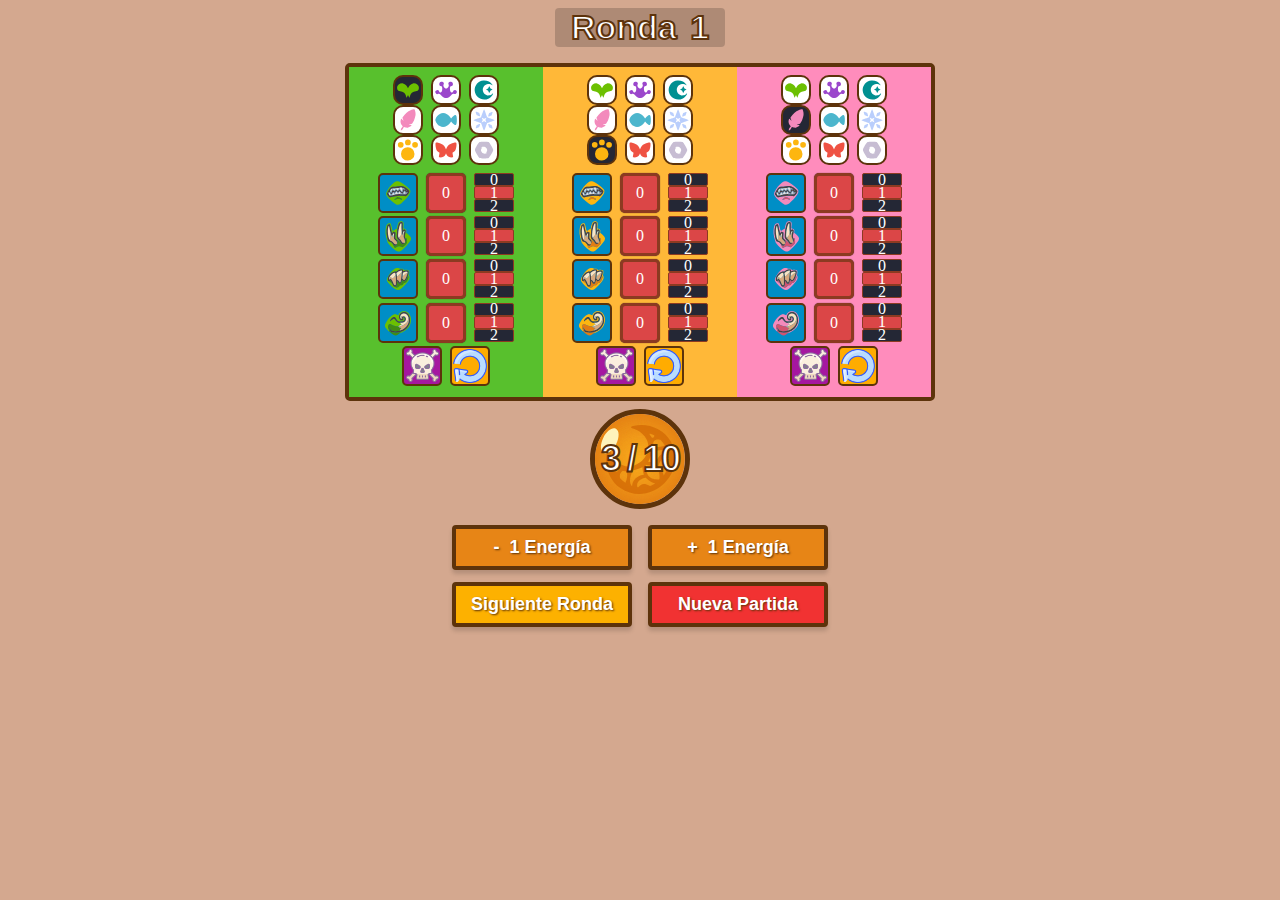
==== index.html @ bea861cf "se creo en Index" ====
<!DOCTYPE html>
<html lang="es">

<head>
    <link rel="icon" type="image/png" href="./Imagenes/PNG/Fiesta.png">
    <meta http-equiv="Content-Type" content="text/html; charset=UTF-8">
    <meta name="description" content="Varias herramientas para Axie Infinity">

    <title>Tools Extended</title>

    <!--stylesheet-->
    <link rel="stylesheet" href="./Css/tools.css">
</head>

<body>
    <div class="tools-container">

        <!--CONTAODR DE RONDAS-->

        <div class="round-info">
            <span>Ronda&nbsp;</span>
            <span id="roundNumber" class="">1</span>
        </div>

        <!--CARTAS USADAS-->

        <div class="parts-container">
            <div class="parts-container-grid">
                <div id="axie1Grid" class="parts-grid-item axie1">
                    <div class="axie-type-select-container">
                        <div>
                            <button style="background: #242735;" id="axie1_plant" onclick="axie1ColorAndParts('plant')" class="boton_raza"> 
                                <svg width="24" height="24" viewBox="0 0 16 16" style="fill:#6CC001"><path d="M14.205 4.357c-.796-.634-1.882-.941-2.89-.74C9.764 3.926 8.53 5.31 8 6.757c-.53-1.447-1.764-2.831-3.314-3.14-1.009-.201-2.095.106-2.891.74C.847 5.112.5 6.291.836 7.45c.255.879 1.11 1.204 1.933 1.364.912.178 1.906.33 2.617.997a4.745 4.745 0 011.233 1.946c.073.218.137.44.19.665.049.203.056.415.096.62.036.19.112.106.19.01.392-.485.692-1.08.905-1.696.213.616.513 1.21.905 1.695.078.097.154.18.19-.01.04-.204.048-.416.096-.619.053-.224.117-.447.19-.665a4.745 4.745 0 011.234-1.946c.71-.666 1.703-.82 2.616-.997.823-.16 1.678-.485 1.933-1.364.335-1.16-.011-2.338-.959-3.093"></path></svg>
                             </button>
                            <button id="axie1_bird" onclick="axie1ColorAndParts('bird')" class="boton_raza"> 
                                <svg width="24" height="24" viewBox="0 0 16 16" style="fill:#F38ABC"><path d="M9.745 12.248a4.564 4.564 0 01-1.948.837c-.424.076-.857.046-1.278-.036-.386-.074-.86-.148-1.193-.36-.142-.089-.588.97-.645 1.075-.301.554-.783 1-1.357 1.238-.026.011-.056.021-.081.01-.029-.014-.038-.05-.043-.082-.088-.57.1-1.144.433-1.606.085-.117 1.03-1.065.876-1.168-.328-.221-.586-.626-.809-.949-.244-.353-.445-.737-.546-1.157a4.562 4.562 0 01-.014-2.12c.061-.286.246-.661.499-.824.068-.043.487.468.533.519.277.307.504.588.86.818L4.387 6.78c-.04-.102-.08-.212-.058-.32a.579.579 0 01.123-.222c1.52-1.988 3.078-4.134 5.606-4.845.189-.053 2.254-.687 2.36-.452.556 1.222.73 2.593.585 3.923-.128 1.167-.61 2.34-1.004 3.407-.275.743-.846 1.401-1.23 2.096a.58.58 0 01-.154.202c-.09.064-.207.07-.317.076l-1.782.075c.354.234.702.33 1.094.46.065.022.702.2.69.28-.048.297-.317.616-.555.788"></path></svg>
                                </button>
                            <button id="axie1_beast" onclick="axie1ColorAndParts('beast')" class="boton_raza"> 
                                <svg width="24" height="24" viewBox="0 0 16 16" style="fill:#fdb610"><path d="M7.933 4.886a1.91 1.91 0 100-3.82 1.91 1.91 0 000 3.82M12.713 2.635a1.91 1.91 0 100 3.82 1.91 1.91 0 000-3.82M5.064 4.544a1.91 1.91 0 10-3.82 0 1.91 1.91 0 003.82 0M7.916 6.11a4.487 4.487 0 100 8.972 4.487 4.487 0 000-8.973"></path></svg>
                            </button>
                        </div>
                        
                        <div>
                            <button id="axie1_reptile" onclick="axie1ColorAndParts('reptile')" class="boton_raza"> 
                                <svg width="24" height="24" viewBox="0 0 16 16" style="fill:#9b47cc"><path d="M13.927 8.056a1.32 1.32 0 00-1.309 1.152c-.135.191-.351.433-.583.476-.189.035-.457-.108-.607-.215a1.779 1.779 0 01-.696-1.186c-.105-.831-.308-2.175.324-2.857.026.001.053.004.08.004a1.47 1.47 0 10-1.263-.72c.058.758-.354 1.554-.954 2a2.022 2.022 0 01-.43.254c-.248.101-.595.1-.84 0a2.018 2.018 0 01-.43-.254c-.6-.446-1.012-1.242-.954-2a1.47 1.47 0 10-1.262.72c.026 0 .052-.003.079-.004.631.682.428 2.026.323 2.857-.057.455-.32.92-.696 1.186-.149.107-.418.25-.607.215-.232-.043-.447-.285-.582-.476a1.32 1.32 0 10-.619 1.294.655.655 0 01.331-.023c.62.122 1.095.604 1.481 1.071.413.499.86.949 1.43 1.262.327.18.672.336 1.029.448.195.06.443.088.647.114.464.06 1.002-.05 1.435-.217.255-.097.502-.214.741-.345.569-.313 1.017-.763 1.43-1.262.386-.467.861-.949 1.48-1.07a.654.654 0 01.331.022 1.321 1.321 0 10.69-2.446"></path></svg>
                            </button>
                            <button id="axie1_aqua" onclick="axie1ColorAndParts('aqua')" class="boton_raza">          
                                <svg width="24" height="24" viewBox="0 0 16 16" style="fill:#4cb6cd"><path d="M15.036 5.73c-.136-.615-.329-1.207-.989-.985-.3.102-.578.285-.843.47a8.114 8.114 0 00-1.82 1.777c-.646-1.22-1.717-2.15-2.73-2.786-1.575-.99-3.155-1.12-4.78-.239C2.5 4.712 1.326 6.03.94 7.717a2.81 2.81 0 00-.051.304c.012.1.027.202.05.304.387 1.686 1.562 3.005 2.935 3.75 1.625.88 3.205.751 4.78-.24 1.013-.636 2.084-1.565 2.73-2.786a8.108 8.108 0 001.82 1.776c.265.186.542.37.843.471.66.222.853-.369.989-.985.165-.747.21-1.522.189-2.29.02-.768-.024-1.543-.19-2.29"></path></svg>
                            </button>
                            <button id="axie1_bug" onclick="axie1ColorAndParts('bug')" class="boton_raza">                  
                                <svg width="24" height="24" viewBox="0 0 16 16" style="fill:#ef5243"><path d="M13.264 3.198c-1.565.33-3.077.994-4.084 2.216A6.19 6.19 0 008 7.704a6.19 6.19 0 00-1.18-2.29C5.813 4.192 4.301 3.527 2.736 3.198c-.357-.075-.75-.181-1.116-.197-.72-.031-.612.948-.616 1.439-.006.666.103 1.328.249 1.979.171.764.311 1.571.851 2.193.356.41.846.692 1.321.972.083.048.169.1.213.183.05.095.033.208.016.313l-.383 2.245c-.029.168-.048.366.081.484a.53.53 0 00.239.105c1.534.367 3.211-.478 4.01-1.774.176-.286.305-.585.399-.893.094.308.223.607.399.893.799 1.296 2.476 2.141 4.01 1.774a.529.529 0 00.238-.105c.13-.118.11-.316.082-.484l-.383-2.245c-.018-.105-.034-.218.016-.313.044-.082.13-.135.212-.183.476-.28.966-.561 1.322-.972.54-.622.68-1.43.851-2.193.146-.65.255-1.313.25-1.98-.005-.49.104-1.47-.617-1.438-.366.016-.759.122-1.116.197z"></path></svg>
                            </button>
                        </div>
                        <div>
                            <button id="axie1_dusk" onclick="axie1ColorAndParts('dusk')" class="boton_raza"> 
                            <svg width="24" height="24" viewBox="0 0 16 16" style="fill:#009091"><path d="M7.63001266,1.62274177 C8.88782226,1.51583444 10.1636395,1.78756482 11.2673834,2.40169006 C11.8081596,2.7023783 12.3047352,3.08210876 12.7376473,3.52467232 C12.9490102,3.74103673 13.1452758,3.97233538 13.3242613,4.21638278 C13.4370367,4.36991408 13.5407173,4.54329701 13.6156584,4.71831906 C13.6345756,4.76239329 13.6573126,4.81174914 13.6616781,4.86019437 C13.6693177,4.94178634 13.6385773,4.93595834 13.5714577,4.89625511 C13.3972015,4.79371878 13.2387703,4.66732408 13.0688796,4.55823125 C12.8409641,4.41162069 12.5972237,4.28923274 12.3431153,4.19434566 C11.8178001,3.99783287 11.2510128,3.92152253 10.6924107,3.96905713 C8.59278724,4.14735743 7.03521333,5.99592539 7.21310744,8.09819336 C7.39118345,10.2004613 9.23760792,11.759997 11.3370495,11.5816967 C11.8849197,11.5352549 12.4202391,11.3704318 12.8982613,11.0985193 C13.1296328,10.9664787 13.3449974,10.8100334 13.5450828,10.6342829 C13.6867797,10.5097094 13.8115602,10.3864109 13.9381597,10.2479959 C13.9567131,10.2275979 14.0356559,10.1600296 14.0416584,10.2235912 C14.0487524,10.3000837 14.0414765,10.3714766 14.0291076,10.4474227 C13.9960026,10.6508563 13.9345218,10.8337097 13.8461204,11.020752 C13.7593561,11.2048803 13.6558574,11.3806308 13.5419906,11.5487321 C13.3066174,11.8960443 13.0272254,12.2125775 12.7263697,12.5036131 C12.4991819,12.7234379 12.2585337,12.929239 12.0062442,13.1193774 C11.0474713,13.8413206 9.90280093,14.2685857 8.71011004,14.3767679 C5.19260867,14.6752707 2.09947025,12.0625065 1.80097921,8.54057479 C1.50285196,5.01864306 4.11251129,1.92142664 7.63001266,1.62274177 Z M11.5244204,5.52724511 C11.6468362,5.52724511 12.0266347,6.32950539 12.3043896,6.95546875 C12.9326578,7.23320925 13.7011676,7.59581997 13.7011676,7.70673405 C13.7011676,7.818923 12.9159234,8.18827234 12.2838354,8.4671056 C12.005171,9.09980758 11.6362863,9.88622299 11.5244204,9.88622299 C11.4136458,9.88622299 11.0516731,9.11692732 10.7739182,8.48768571 C10.1487423,8.20976308 9.34749118,7.82948625 9.34749118,7.70673405 C9.34749118,7.58543885 10.1312803,7.21208276 10.753364,6.93488863 C11.0302094,6.3120214 11.4030958,5.52724511 11.5244204,5.52724511 Z"></path></svg>
                            </button>
                            <button id="axie1_dawn" onclick="axie1ColorAndParts('dawn')" class="boton_raza"> 
                            <svg width="24" height="24" viewBox="0 0 16 16" style="fill:#b9cefc"><path d="M8.05985333,1.06695111 L8.10010932,1.07857965 C8.50590418,1.27947039 9.25287054,4.16489806 10.1120533,6.10864 C12.0905422,6.98668444 14.9276978,7.69868444 15.0453867,8.06277333 L15.0453867,8.06277333 C15.0510756,8.06668444 15.0487644,8.07059556 15.0482311,8.07450667 C15.0487644,8.07824 15.0510756,8.08232889 15.0510756,8.08606222 L15.0510756,8.08606222 C14.9276978,8.45032889 12.0905422,9.16215111 10.1120533,10.0401956 C9.22423111,12.0487289 8.45623111,15.0627733 8.06067556,15.08144 L8.06067556,15.08144 L8.06067556,15.0823289 L8.05765333,15.0821289 C7.66156444,15.0627733 6.89356444,12.0487289 6.00574222,10.0401956 C4.02707556,9.16215111 1.18992,8.45032889 1.07223111,8.08606222 L1.07223111,8.08606222 L1.06672,8.08606222 L1.06956444,8.07450667 C1.06885333,8.07059556 1.06672,8.06668444 1.06672,8.06277333 L1.06672,8.06277333 C1.18992,7.69868444 4.02707556,6.98668444 6.00574222,6.10864 C6.89356444,4.10010667 7.66156444,1.08606222 8.05694222,1.06757333 L8.05694222,1.06757333 L8.05985333,1.06695111 Z M13.0631289,11.3783289 C13.4341511,12.3591289 13.8265067,13.49904 13.6986844,13.62704 C13.5706844,13.7548622 12.4305956,13.3625067 11.4497956,12.9916622 C11.0789511,12.0106844 10.6864178,10.8705956 10.81424,10.7427733 C10.9420622,10.6149511 12.0821511,11.0073067 13.0631289,11.3783289 Z M5.39406222,10.6577067 C5.52170667,10.7855289 5.12935111,11.9256178 4.75832889,12.9064178 C3.77752889,13.27744 2.63761778,13.6697956 2.50961778,13.5419733 C2.38161778,13.4139733 2.77415111,12.2740622 3.14517333,11.2932622 C4.12597333,10.92224 5.26606222,10.5298844 5.39406222,10.6577067 Z M9.58896284,6.44819255 C9.41358578,6.43904672 8.64083556,6.88987852 8.03952,7.12250667 C7.40414222,6.87770667 6.61445333,6.40499556 6.50743111,6.45992889 L6.50743111,6.45992889 L6.50618667,6.45868444 C6.50316444,6.46241778 6.50174222,6.46295111 6.50085333,6.46384 L6.50085333,6.46384 C6.44752,6.57210667 6.92023111,7.36161778 7.16485333,7.99699556 C6.91560889,8.64126222 6.41605333,9.48268444 6.49996444,9.57477333 L6.49996444,9.57477333 L6.52880179,9.58473194 C6.7040557,9.59387852 7.47697185,9.14305778 8.07845333,8.91059556 C8.71383111,9.15521778 9.50316444,9.62810667 9.61036444,9.57317333 L9.61036444,9.57317333 C9.61232,9.57352889 9.61285333,9.57210667 9.61356444,9.57121778 L9.61356444,9.57121778 L9.61676444,9.56926222 C9.67045333,9.46081778 9.19756444,8.67130667 8.95276444,8.03592889 C9.20218667,7.39166222 9.70174222,6.55041778 9.61783111,6.45832889 L9.61783111,6.45832889 L9.61765333,6.45779556 L9.61729778,6.45726222 Z M13.6986844,2.69214222 C13.8265067,2.81996444 13.4341511,3.96005333 13.0631289,4.94067556 C12.0821511,5.31169778 10.9420622,5.70405333 10.81424,5.57623111 C10.6864178,5.44840889 11.0789511,4.30832 11.4497956,3.32752 C12.4305956,2.95649778 13.5706844,2.56414222 13.6986844,2.69214222 Z M4.75832889,3.24245333 C5.12935111,4.22325333 5.52170667,5.36334222 5.39406222,5.49116444 C5.26606222,5.61898667 4.12597333,5.22663111 3.14517333,4.85560889 C2.77415111,3.87498667 2.38161778,2.73489778 2.50961778,2.60689778 C2.63761778,2.47907556 3.77752889,2.87143111 4.75832889,3.24245333 Z"></path></svg>
                            </button>
                            <button id="axie1_mech" onclick="axie1ColorAndParts('mech')" class="boton_raza"> 
                                <svg width="24" height="24" viewBox="0 0 16 16" style="fill:#c7bdd3"><path d="M9.23004444,9.8361067 C9.52195556,9.87521781 9.84391111,9.86935115 10.1345778,9.83539559 C10.0403556,9.98632892 9.84337778,10.0949511 9.69511111,10.1827734 C9.31342222,10.4090845 8.85333333,10.4679289 8.41653333,10.4544178 C8.07502222,10.4437511 7.73671111,10.3552178 7.43111111,10.2032178 C7.12924444,10.0533511 6.8624,9.88588448 6.65102222,9.61815115 C6.64888889,9.61548448 6.64746667,9.61192892 6.64622222,9.60855115 C6.632,9.59504003 6.61688889,9.58312892 6.60284444,9.56926226 C5.79484444,8.76126226 5.79484444,7.45139559 6.60284444,6.64339559 C6.69173333,6.55468448 6.78737778,6.47735115 6.88675556,6.40819559 C6.59608889,6.36979559 6.27591111,6.37548448 5.98648889,6.40944003 C6.08071111,6.2585067 6.27768889,6.1497067 6.42595556,6.06206226 C6.80782222,5.83557337 7.26791111,5.7769067 7.70453333,5.79024003 C8.04604444,5.8009067 8.38435556,5.88961781 8.68995556,6.04144003 C8.92711111,6.1593067 9.14222222,6.28872892 9.32622222,6.4681067 C9.39626667,6.52197337 9.46435556,6.57939559 9.52871111,6.64339559 C10.3367111,7.45139559 10.3367111,8.76126226 9.52871111,9.56926226 C9.42791111,9.66988448 9.31964444,9.75806226 9.20533333,9.83344003 C9.21333333,9.83432892 9.22204444,9.83521781 9.23004444,9.8361067 M11.1130667,2.74437337 C10.5210667,2.39806226 5.6112,2.40944003 5.008,2.74437337 C4.4048,3.07948448 1.95555556,7.00215115 1.95555556,8.03166226 C1.95555556,9.06117337 4.41617778,12.8983289 5.008,13.3185956 C5.6,13.7388623 10.5098667,13.7280178 11.1130667,13.3185956 C11.7160889,12.9091734 14.1655111,8.86881781 14.1655111,8.03166226 C14.1655111,7.1945067 11.7050667,3.09104003 11.1130667,2.74437337"></path></svg>
                            </button>
                        </div>
                        <!--
                        <select id="axie1Select" class="axie-type" onchange="axie1ColorAndParts()">
                            <option value="plant" selected="">Plant</option>
                            <option value="aqua">Aqua</option>
                            <option value="beast">Beast</option>
                            <option value="bird">Bird</option>
                            <option value="bug">Bug</option>
                            <option value="dawn">Dawn</option>
                            <option value="dusk">Dusk</option>
                            <option value="mech">Mech</option>
                            <option value="reptile">Reptile</option>
                        </select>
-->

                    </div>
                    <div class="mouth">
                        <div id="a1mButton" class="part-button" role="button" aria-pressed="false">
                            <button id="a1mBt" onclick="cata_usada('axie1_boca','suma')">
                                <svg id="boca_1" xmlns:xlink="http://www.w3.org/1999/xlink"
                                    xmlns="http://www.w3.org/2000/svg" width="50" height="50" viewBox="0 0 32 32">
                                    <g fill="none" fill-rule="evenodd" transform="translate(4.148 4.148)">
                                        <path id="p1_1" fill="#6CC001" fill-rule="nonzero"
                                            d="M10.6543178,0 L11.924779,0 C11.9294815,0.0101887694 11.9334002,0.0289988053 11.940454,0.0305663082 C13.0377061,0.255502987 13.9970179,0.804912784 14.9508435,1.35197133 C16.8412521,2.43433214 18.5929367,3.72125209 20.2921099,5.07949343 C21.4763306,6.00997899 22.5584791,7.06349082 23.5203823,8.22233692 C24.1528698,8.99589964 24.4130753,9.86821505 24.2092999,10.8533907 C24.114871,11.3003119 23.9789544,11.7374493 23.8033166,12.1591207 C23.4639522,12.9773572 22.95373,13.6984086 22.4372378,14.41319 C20.3211087,17.3475556 17.7707814,19.8790729 15.0401912,22.2350299 C14.7550557,22.480517 14.4472234,22.6983352 14.1208507,22.8855436 C12.6740454,23.7202389 11.1896201,23.8158566 9.6848172,23.0422939 C9.30961015,22.8477844 8.9446813,22.6340591 8.59148387,22.4019689 C6.83274552,21.2529892 5.25897252,19.8775054 3.73927838,18.4354026 C2.66156196,17.4182537 1.68802301,16.296111 0.833127838,15.0856487 C0.497978342,14.631251 0.248091274,14.1197924 0.0956176822,13.5761434 C0.0708229581,13.5157537 0.0387103491,13.4586354 0,13.4060693 L0,11.9953166 C0.0407550777,11.9036177 0.0885639188,11.8150538 0.121481481,11.7217873 C0.264124253,11.3126691 0.366011947,10.8847407 0.550193548,10.4952162 C2.22428674,6.954227 4.61002628,3.96656631 7.6345233,1.48912784 C8.50683871,0.773562724 9.48339307,0.243746714 10.6151302,0.0517275986 C10.6308053,0.0493763441 10.640994,0.0180262843 10.6543178,0 Z M23.1676941,10.2765496 C23.1761166,9.94428029 23.0617039,9.62057592 22.846356,9.36739785 C22.6112306,9.07662605 22.3690514,8.77801673 22.0806308,8.54445878 C21.2859068,7.90178256 20.4731565,7.28105137 19.6510012,6.66972521 C18.4965352,5.80759857 17.2213716,5.19862366 15.8043489,4.9086356 C15.1452139,4.77383035 14.4829438,4.66410514 13.8136201,4.80831541 C13.3206404,4.91490562 12.8284444,5.03403584 12.347221,5.18451613 C11.225935,5.54332028 10.0509465,5.70507676 8.87441816,5.66260454 C8.12280048,5.63282198 7.36883154,5.66260454 6.61721386,5.63360573 C6.04849554,5.60911211 5.48899683,5.78341855 5.03481959,6.12658542 C4.03867145,6.85469056 3.29489128,7.80067861 2.70080765,8.86971565 C2.55424612,9.13462366 2.47116846,9.43088172 2.1780454,9.59625329 C2.08713023,9.64719713 2.03070012,9.77808363 1.98367503,9.88310633 C1.88257109,10.108043 1.76500836,10.3329797 1.71249701,10.5704564 C1.61498325,11.0304947 1.4040314,11.4588644 1.09881959,11.8166213 C0.833127838,12.1301219 0.668540024,12.5125926 0.785318996,12.9287646 C0.861964976,13.1992286 0.988784907,13.4528684 1.15916846,13.6764636 C1.57769176,14.2133333 2.02756511,14.7266906 2.47665472,15.239264 C2.64023613,15.4236252 2.81990152,15.5930615 3.01352449,15.7455675 C3.4525733,16.1192641 4.05641916,16.2331186 4.60140502,16.0449606 C5.13905854,15.879589 5.69081959,15.7620263 6.23395938,15.614681 C8.08642593,15.1110746 9.99371366,14.8368 11.9130227,14.7980119 C12.5000526,14.7862557 13.0886499,14.7556894 13.6733286,14.7196368 C15.1758441,14.638468 16.6827128,14.7083107 18.1712784,14.9281147 C18.5310203,14.9782748 18.8931135,15.0637037 19.2512879,15.0519474 C19.7466189,15.0354886 20.1721959,14.7854719 20.5515317,14.4758901 C21.3250135,13.8400866 21.9871994,13.0798972 22.5109104,12.2265233 C22.8565448,11.669276 23.1496679,11.0736249 23.1676941,10.2765496 Z M8.10320669,18.8374671 C8.28817204,18.8131708 8.41670729,18.8186571 8.52329749,18.7794695 C8.85404062,18.6595556 9.17381123,18.5090753 9.50612186,18.3946476 C9.99126404,18.2269247 10.4764062,17.9816105 10.9748722,17.9416392 C12.2766406,17.8326317 13.5871167,17.9820579 14.8309295,18.3813238 C15.1491326,18.4832115 15.4775245,18.5537491 15.7996464,18.6383943 C15.8725352,18.3609462 15.8780215,18.3578112 15.7777013,18.2034122 C15.6219143,17.9410555 15.452117,17.6872754 15.2690466,17.4431732 C15.0339211,17.1516177 14.7784182,16.8726022 14.4124062,16.7299594 C13.6292366,16.4142975 12.8188659,16.1708452 11.9913978,16.002638 C11.4427718,15.8968315 11.013276,16.0402581 10.5806452,16.3404349 C9.69265472,16.9517611 8.96141458,17.7253238 8.25682198,18.5286691 C8.20117563,18.5937204 8.17687933,18.6869869 8.10320669,18.8374671 Z">
                                        </path>
                                        <path fill="#4D4040" fill-rule="nonzero"
                                            d="M23.1676941,10.2765496 C23.1496679,11.0736249 22.8541935,11.669276 22.5093429,12.2265233 C21.9856319,13.0798972 21.323446,13.8400866 20.5499642,14.4758901 C20.1706284,14.7893907 19.7450514,15.0354886 19.2497204,15.0519474 C18.891546,15.0637037 18.5294528,14.9782748 18.1697109,14.9281147 C16.6811453,14.7083107 15.1742766,14.638468 13.6717611,14.7196368 C13.0855149,14.7556894 12.4961338,14.7862557 11.9114552,14.7980119 C9.99530072,14.8375676 8.09121815,15.1118355 6.24179689,15.614681 C5.69865711,15.7620263 5.1445448,15.879589 4.60924253,16.0449606 C4.06425668,16.2331186 3.46041081,16.1192641 3.02136201,15.7455675 C2.82773904,15.5930615 2.64807365,15.4236252 2.48449223,15.239264 C2.03775388,14.7266906 1.58474552,14.2133333 1.16622222,13.6764636 C0.996186943,13.4538093 0.869382024,13.2012628 0.79237276,12.9318996 C0.672458781,12.5157276 0.837046595,12.1332569 1.10587336,11.8197563 C1.41108517,11.4619994 1.62203702,11.0336297 1.71955078,10.5735914 C1.77206213,10.3384659 1.88962485,10.111178 1.99072879,9.88624134 C2.03775388,9.78121864 2.09418399,9.65111589 2.18509916,9.59938829 C2.47822222,9.43401673 2.56129988,9.13775866 2.70786141,8.87285066 C3.30194504,7.80381362 4.04572521,6.85782557 5.04187336,6.12972043 C5.49605059,5.78655355 6.0555493,5.61224712 6.62426762,5.63674074 C7.3758853,5.66338829 8.12985424,5.63674074 8.88147192,5.66573955 C10.0580003,5.70821177 11.2329888,5.54645528 12.3542748,5.18765114 C12.8354982,5.03717085 13.3276941,4.91804062 13.8206738,4.81145042 C14.4899976,4.66724014 15.1530514,4.77696535 15.8114026,4.91177061 C17.2299928,5.20175866 18.503589,5.81073357 19.658055,6.67286022 C20.4762915,7.28418638 21.2890418,7.90491756 22.0876846,8.54759379 C22.3761051,8.78271924 22.6175006,9.07976105 22.8534098,9.37053286 C23.065488,9.6239171 23.1773057,9.94626432 23.1676941,10.2765496 Z M18.2128172,7.6117945 L17.3585281,7.19405496 L15.8145376,6.55294624 C15.2558299,6.33316141 14.6461787,6.27662665 14.056583,6.38992593 L12.48908,6.78180167 C12.3732721,6.78892098 12.2579078,6.80200084 12.1434456,6.82098925 C10.6762628,7.14075986 9.20124253,7.36961529 7.69095341,7.26851135 C7.36569654,7.24656631 7.03730466,7.27713262 6.70969654,7.28340263 C6.35622461,7.28810514 6.01450896,7.33748148 5.71354839,7.54439188 C5.59779769,7.59633931 5.48595243,7.65658384 5.3788865,7.72465472 C4.86314038,8.11453982 4.44887405,8.62289649 4.17112545,9.20672879 C4.11011971,9.35694343 4.06136806,9.51184788 4.02534767,9.66992593 C3.93678375,10.1480143 4.065319,10.5963202 4.2495006,11.022681 C4.3623407,11.2676783 4.51281114,11.4935162 4.6954552,11.6920048 C4.90001434,11.9271302 5.03168459,11.8973477 5.18451613,11.6347909 C5.32010514,11.3996655 5.44080287,11.1598375 5.5630681,10.9184421 C5.85462366,10.3431685 6.12893668,9.75848984 6.43695102,9.19418877 C6.64778017,8.80231302 6.88760812,8.79682676 7.16975866,9.14324492 C7.37745281,9.39796416 7.56163441,9.67227718 7.7669773,9.92699642 C8.07420789,10.3094671 8.25603823,10.3071159 8.58756511,9.9465902 C8.919092,9.58606452 9.27099642,9.20281004 9.62446834,8.8430681 C9.87840382,8.58364636 10.0328029,8.56640382 10.3423847,8.76469295 C10.5175223,8.88110803 10.682443,9.01220559 10.8353644,9.1565687 C11.0360048,9.33683154 11.2201864,9.53590442 11.4223943,9.71459976 C11.7358949,9.98969654 11.8714839,9.9708865 12.0987718,9.63622461 C12.2296583,9.44107049 12.3448698,9.2357276 12.4757563,9.04135723 C12.5919274,8.851791 12.7229643,8.67174634 12.867632,8.50291995 C13.0941362,8.26152449 13.2986953,8.25211947 13.539307,8.47862366 C13.7667586,8.69760081 13.9825858,8.92833975 14.185902,9.16989247 C14.5934528,9.64014337 14.9908148,10.1190155 15.4015006,10.5861314 C15.510727,10.7083334 15.6371979,10.8139458 15.7769176,10.899632 C16.0332043,11.0563823 16.1883871,11.0093572 16.3051661,10.7319092 C16.3955835,10.5281153 16.4641527,10.3153144 16.5097252,10.0970705 C16.6374767,9.41755795 16.7448507,8.73412664 16.8639809,8.05226284 C16.8945472,7.87670251 16.8937634,7.68311589 17.06227,7.53812186 C17.1508339,7.62198327 17.2245066,7.69487216 17.2973955,7.76227479 L17.5074409,8.25055197 C17.5309534,8.40730227 17.5544659,8.56405257 17.5779785,8.72080287 C17.6123824,8.71409782 17.6460011,8.70385463 17.6782987,8.69023656 C17.8781553,8.54602628 18.0764444,8.40024851 18.2755173,8.25603823 C18.6125305,8.01150777 18.6125305,8.01150777 18.9628674,8.12358423 C18.8288459,7.91589008 18.6744468,7.81243489 18.2128172,7.60944325 L18.2128172,7.6117945 Z M3.80746476,11.9263465 L3.75103465,11.8346476 C3.51588822,11.4402772 3.20757384,11.0944543 2.84266667,10.8157706 C2.52302685,11.2024607 2.37599368,11.7033367 2.43589964,12.2014432 C2.494681,12.8151207 2.77212903,13.3700167 3.17967981,13.8394839 C3.49318041,14.1968746 3.87329988,14.4296487 4.37333333,14.3943799 C4.89609558,14.4210275 5.380454,14.2540884 5.86246117,14.0942031 C5.98629391,14.0605018 6.11012664,14.028368 6.23395938,13.9930992 C8.68161529,13.2994791 11.1629725,12.8543082 13.7211374,12.9742222 C14.0605018,12.9898973 14.4006499,12.9820597 14.7400143,12.9851947 C15.8168889,13.0285623 16.8937634,13.0716687 17.970638,13.1145137 C18.0053327,13.1116156 18.0395463,13.1045097 18.0725257,13.0933524 L18.3264612,13.0933524 C18.7340119,13.0667049 19.1423465,13.0478949 19.5483297,13.0149773 C19.9707718,12.978141 20.2960287,12.7539881 20.5672067,12.4412712 C20.9436384,11.989014 21.240706,11.4762346 21.4457921,10.9247121 C21.4835183,10.7930053 21.5110312,10.6585853 21.528086,10.5226476 C21.2882581,10.6268865 21.1158327,10.6746953 20.9747575,10.7687455 C20.7299349,10.9293833 20.4980239,11.108885 20.2811374,11.3056153 C19.8931804,11.6637897 19.7677802,11.6449797 19.5608698,11.148865 C19.4746571,10.9427384 19.4041195,10.7287742 19.3132043,10.5273501 C19.2244992,10.3228921 19.1169207,10.1271518 18.9918662,9.94267145 C18.7481195,9.6056583 18.4730227,9.56098447 18.1461983,9.81727121 C17.7911589,10.0931517 17.4776583,10.4238949 17.3561768,10.8941458 C17.2127719,11.4172284 16.9692264,11.9075136 16.6390442,12.337816 C16.4548626,12.5854815 16.3451374,12.6136965 16.0684731,12.473405 C15.8973289,12.3956935 15.7377595,12.2946768 15.5943035,12.1732282 C15.1154313,11.7233548 14.6538017,11.2578065 14.1835508,10.7985281 C14.0079904,10.6261027 13.8473214,10.4332999 13.6513835,10.2890896 C13.3872593,10.0947192 13.2226714,10.1245018 13.006356,10.3674648 C12.842552,10.5516464 12.703828,10.7593405 12.5415914,10.9427384 C12.2280908,11.3024803 11.9859116,11.3346141 11.5893333,11.0689223 C11.3855579,10.9317658 11.1974576,10.7648268 11.003871,10.6166977 C10.9011995,10.5383226 10.7899068,10.4764062 10.6825329,10.4074361 L10.50227,10.3086834 C10.1746619,10.098638 10.0265329,10.1064755 9.76867861,10.3690323 C9.43950299,10.7036941 9.12208363,11.0501123 8.79055675,11.3816392 C8.48175866,11.6904373 8.33833214,11.6951398 7.99818399,11.4506093 C7.89394504,11.3722342 7.79675986,11.2891565 7.69408841,11.2107814 C7.20110872,10.8345806 6.9816583,10.8667145 6.62426762,11.3675317 C6.56940502,11.4459068 6.51532616,11.524282 6.46751732,11.6026571 C6.16812425,12.079178 5.87186619,12.5580502 5.57090562,13.0345711 C5.39456153,13.3151541 5.22918996,13.375503 4.96271446,13.1874026 C4.73041533,13.0109303 4.51783358,12.8099105 4.3286595,12.5878327 C4.14134289,12.3817061 3.98067384,12.1512832 3.80824851,11.9318327 L3.80746476,11.9263465 Z M19.1360765,8.27719952 C19.279503,8.43394982 19.4127407,8.57737634 19.5428435,8.72315412 C19.7379976,8.94103704 19.9174767,9.17381123 20.1275221,9.37523536 C20.3375675,9.5766595 20.487264,9.57901075 20.7545233,9.39874791 C20.0977395,8.7639092 19.437037,8.30227957 19.1360765,8.27719952 L19.1360765,8.27719952 Z">
                                        </path>
                                        <path id="p1_3" fill="#428B13" fill-rule="nonzero"
                                            d="M8.10320669,18.8374671 C8.17687933,18.6869869 8.20117563,18.5937204 8.25995699,18.5286691 C8.96533333,17.7253238 9.69578973,16.9517611 10.5837802,16.3404349 C11.0187622,16.0402581 11.4459068,15.8968315 11.9945329,16.002638 C12.8209357,16.1710297 13.630249,16.4144795 14.4124062,16.7299594 C14.7784182,16.8726022 15.0339211,17.1516177 15.2690466,17.4431732 C15.452117,17.6872754 15.6219143,17.9410555 15.7777013,18.2034122 C15.8772378,18.3601625 15.8725352,18.3601625 15.7996464,18.6383943 C15.4775245,18.5537491 15.1491326,18.481644 14.8309295,18.3813238 C13.5871167,17.9820579 12.2766406,17.8326317 10.9748722,17.9416392 C10.4764062,17.9816105 9.99126404,18.2269247 9.50612186,18.3946476 C9.17381123,18.5090753 8.85404062,18.6595556 8.52329749,18.7794695 C8.41357228,18.8186571 8.28817204,18.8100358 8.10320669,18.8374671 Z">
                                        </path>
                                        <path fill="#E3DEDE" fill-rule="nonzero"
                                            d="M14.7439331,12.9789247 C14.4045687,12.9789247 14.0644205,12.9836272 13.7250562,12.9679522 C11.1668913,12.8511732 8.68553405,13.2963441 6.23787814,13.9868292 C6.1140454,14.022098 5.99021266,14.0542318 5.86637993,14.0879331 C5.88518996,13.9366691 5.9055675,13.7861888 5.92281004,13.6349247 C6.02313023,12.7390968 6.41108722,11.9788578 7.01535962,11.3228578 C7.15094863,11.1755125 7.28261888,11.173945 7.39156033,11.3455866 C7.55458065,11.6018734 7.67919713,11.8808889 7.82575866,12.1481481 C7.97232019,12.4154074 8.10869295,12.6599379 8.263092,12.9076033 C8.30541458,12.9757897 8.39632975,13.0141935 8.51781123,13.1058925 C8.67926404,12.7375293 8.8172043,12.4177587 8.96063082,12.1003393 C9.20124253,11.5658208 9.43950299,11.0313023 9.82981123,10.5806452 C10.0124253,10.369816 10.221687,10.2444158 10.5046213,10.3055484 L10.6825329,10.4043011 C10.7530705,10.5469438 10.8189056,10.6935054 10.896497,10.8330131 C11.1535675,11.293859 11.4114217,11.7547049 11.6763297,12.2100645 C11.7500024,12.3362485 11.8166213,12.4922151 12.0486117,12.4694863 C12.1026906,12.3777873 12.1724444,12.2719809 12.2288746,12.1559857 C12.4099211,11.8001625 12.5737252,11.435718 12.7673118,11.0869486 C12.8726807,10.9048398 13.0003748,10.7365994 13.1474313,10.5861314 C13.3331804,10.3901935 13.4225281,10.4035173 13.6051422,10.6104277 C13.6573034,10.6740969 13.7059677,10.7405524 13.75092,10.8095006 C14.2111828,11.4661887 14.5477031,12.2013805 14.7439331,12.9789247 Z">
                                        </path>
                                        <path fill="#AEA2B5" fill-rule="nonzero"
                                            d="M17.2950442,7.75913978 L17.0599188,7.53498686 C16.8914122,7.67998088 16.8921959,7.8735675 16.8616296,8.04912784 C16.7424994,8.73099164 16.6351254,9.41442294 16.507374,10.0939355 C16.4618014,10.3121794 16.3932323,10.5249803 16.3028148,10.7287742 C16.1860358,11.0062222 16.030853,11.0548148 15.7745663,10.896497 C15.6348466,10.8108108 15.5083757,10.7051984 15.3991493,10.5829964 C14.9884636,10.1127455 14.5911016,9.63700836 14.1835508,9.16675747 C13.9816962,8.92289462 13.7671754,8.6897995 13.5408746,8.46843489 C13.3002628,8.2419307 13.0957037,8.25133572 12.8691995,8.49273118 C12.7245318,8.66155758 12.5934949,8.84160223 12.4773238,9.03116846 C12.3464373,9.22553883 12.2312258,9.43088172 12.1003393,9.62603584 C11.8730514,9.96383274 11.7343274,9.98264277 11.4239618,9.70441099 C11.2217539,9.52571565 11.0375723,9.32664277 10.8369319,9.14637993 C10.6840105,9.00201682 10.5190898,8.87091926 10.3439522,8.75450418 C10.0343704,8.56013381 9.87997133,8.57737634 9.62603584,8.83287933 C9.27256392,9.19262127 8.93084827,9.56490323 8.58913262,9.93640143 C8.24741697,10.3078996 8.07577539,10.2992784 7.7685448,9.91680765 C7.56241816,9.66130466 7.37666906,9.38699164 7.17132616,9.13305615 C6.88917563,8.78663799 6.64934767,8.79525926 6.43851852,9.184 C6.13050418,9.75143608 5.85619116,10.3361147 5.5646356,10.9082533 C5.44237037,11.1496487 5.32167264,11.3910442 5.18608363,11.6246022 C5.02933333,11.8871589 4.90158184,11.9130227 4.6970227,11.681816 C4.51437864,11.4833274 4.3639082,11.2574895 4.2510681,11.0124922 C4.0668865,10.5861314 3.9375675,10.1378256 4.02691517,9.65973716 C4.09902031,9.86821505 4.16172043,10.0813955 4.24558184,10.2867384 C4.37098208,10.5876989 4.50657109,10.8863082 4.80988292,11.0595173 C4.8522055,11.0297348 4.89374432,11.016411 4.9055006,10.9889797 C5.19940741,10.3502222 5.50742174,9.71773477 5.774681,9.06800478 C5.99201421,8.57537225 5.97003727,8.01004439 5.71511589,7.53577061 C6.01607646,7.32886022 6.35779211,7.27948387 6.71126404,7.27478136 C6.68069773,8.16042055 7.11411231,8.82190681 7.7411135,9.38150538 C8.02248029,9.63308961 8.18393309,9.62211708 8.48489367,9.38777539 C8.55089592,9.33885051 8.61087794,9.28228852 8.66358901,9.21926882 C8.9480908,8.86109438 9.22632258,8.49821744 9.51004062,8.14004301 C9.59938829,8.0271828 9.70049223,7.92451135 9.79924492,7.81400239 C10.2577395,8.1855006 10.6746953,8.52721625 11.0955699,8.86344564 C11.4270968,9.12835364 11.7084636,9.10562485 11.9819928,8.78115173 C12.1857682,8.53897252 12.3817061,8.28973955 12.5643202,8.0318853 C12.8213907,7.66900836 12.8597945,7.29829391 12.5572664,6.93463321 C12.5276854,6.88583419 12.505251,6.83304742 12.4906476,6.77788292 L14.0581505,6.38600717 C14.0465413,6.44151081 14.0253221,6.49455879 13.9954504,6.54275747 C13.5722246,6.99263082 13.6098447,7.48325926 13.899049,7.96683393 C14.1740016,8.42969024 14.4749205,8.87662022 14.8003632,9.30548148 C14.9855892,9.53274793 15.2063159,9.72859658 15.4540119,9.88545759 C15.7063799,10.0547479 15.895264,9.95207646 15.9563967,9.65033214 C15.9888352,9.50165433 16.0100563,9.35074923 16.0198805,9.19889128 C16.0677978,8.30841853 15.9992942,7.41550001 15.8161051,6.54275747 L17.3600956,7.18386619 L17.2950442,7.75913978 Z">
                                        </path>
                                        <path fill="#ADA1B5" fill-rule="nonzero"
                                            d="M14.7439331,12.9789247 C14.5469884,12.2035707 14.2104949,11.4705621 13.75092,10.8157706 C13.7059677,10.7468224 13.6573034,10.6803669 13.6051422,10.6166977 C13.4225281,10.4097873 13.3331804,10.3964636 13.1474313,10.5924014 C13.0003748,10.7428694 12.8726807,10.9111098 12.7673118,11.0932186 C12.5737252,11.4419881 12.4099211,11.8064325 12.2288746,12.1622557 C12.1724444,12.2751159 12.1026906,12.3809223 12.0486117,12.4757563 C11.8134863,12.4984851 11.7500024,12.3425185 11.6763297,12.2163345 C11.4114217,11.7609749 11.1535675,11.300129 10.896497,10.8392832 C10.8181219,10.6997754 10.7530705,10.5532139 10.6825329,10.4105711 C10.7899068,10.4795412 10.9011995,10.5438088 11.003871,10.6198327 C11.2013763,10.7679618 11.3855579,10.9333333 11.5893333,11.0720573 C11.9859116,11.3393166 12.2249558,11.3071828 12.5415914,10.9458734 C12.703828,10.760908 12.842552,10.5539976 13.006356,10.3705998 C13.2226714,10.1284205 13.3872593,10.098638 13.6513835,10.2922246 C13.8473214,10.4364349 14.0079904,10.6292378 14.1835508,10.8016631 C14.6538017,11.2609415 15.1154313,11.7264898 15.5943035,12.1763632 C15.7377595,12.2978118 15.8973289,12.3988285 16.0684731,12.47654 C16.3451374,12.6168315 16.4548626,12.5886165 16.6390442,12.340951 C16.9695873,11.9097119 17.2131489,11.4183298 17.3561768,10.8941458 C17.4784421,10.4238949 17.7872401,10.092368 18.1493333,9.80786619 C18.4761577,9.55157945 18.7512545,9.59625329 18.9950012,9.93326643 C19.1200557,10.1177468 19.2276342,10.3134871 19.3163393,10.517945 C19.4103895,10.7193692 19.4777921,10.9333333 19.5640048,11.13946 C19.7709152,11.6347909 19.8963154,11.653601 20.2842724,11.2962103 C20.5011589,11.09948 20.7330699,10.9199783 20.9778925,10.7593405 C21.1189677,10.6652903 21.2913931,10.6174815 21.531221,10.5132425 C21.5141662,10.6491803 21.4866533,10.7836003 21.4489271,10.915307 C21.243841,11.4668296 20.9467734,11.979609 20.5703417,12.4318662 C20.2999474,12.7453668 19.9746906,12.968736 19.5514648,13.0055723 C19.1454815,13.0416249 18.737147,13.0604349 18.3295962,13.0839474 C18.3727025,12.9757897 18.4079713,12.8637133 18.4620502,12.7610418 C18.7058999,12.3021747 18.8117833,11.7825569 18.7669295,11.2648602 C18.7293094,10.8322294 18.620368,10.4223274 18.3350824,10.0782605 C17.2754504,10.7460167 17.2542891,12.2915747 18.0756607,13.0839474 C18.0426813,13.0951047 18.0084677,13.1022106 17.973773,13.1051087 C16.8974209,13.0648761 15.8208076,13.0228148 14.7439331,12.9789247 Z">
                                        </path>
                                        <path fill="#E4DFDE" fill-rule="nonzero"
                                            d="M12.4882963,6.77788292 C12.5028997,6.83304742 12.5253341,6.88583419 12.5549152,6.93463321 C12.8574432,7.30142891 12.8190394,7.67214337 12.5619689,8.0318853 C12.3793548,8.28973955 12.183417,8.53897252 11.9796416,8.78115173 C11.7061123,9.10562485 11.4247455,9.12835364 11.0932186,8.86344564 C10.6723441,8.52721625 10.2553883,8.1855006 9.79689367,7.81400239 C9.69814098,7.92451135 9.59703704,8.0271828 9.50768937,8.14004301 C9.22397133,8.49821744 8.94573955,8.86109438 8.66123775,9.21926882 C8.60852668,9.28228852 8.54854466,9.33885051 8.48254241,9.38777539 C8.18158184,9.62290084 8.02012903,9.63308961 7.73876225,9.38150538 C7.11176105,8.82190681 6.67834648,8.16042055 6.70891278,7.27478136 C7.03652091,7.26851135 7.36491278,7.23794504 7.69016965,7.25989008 C9.20045878,7.36177778 10.6754791,7.13213859 12.1426619,6.81236798 C12.2572059,6.79495452 12.3725698,6.7834443 12.4882963,6.77788292 Z">
                                        </path>
                                        <path fill="#E4DFDF" fill-rule="nonzero"
                                            d="M15.8145376,6.55059498 C15.9977267,7.42333752 16.0662303,8.31625605 16.018313,9.20672879 C16.0084888,9.35858674 15.9872677,9.50949184 15.9548292,9.65816965 C15.8936965,9.95677897 15.7048124,10.0594504 15.4524444,9.8932951 C15.2047484,9.73643409 14.9840217,9.54058545 14.7987957,9.313319 C14.473353,8.88445773 14.1724341,8.43752775 13.8974815,7.97467145 C13.6082772,7.49109677 13.5706571,7.00046834 13.9938829,6.55059498 C14.0237546,6.5023963 14.0449738,6.44934832 14.056583,6.39384468 C14.6455876,6.2785541 15.255223,6.33291302 15.8145376,6.55059498 Z">
                                        </path>
                                        <path fill="#AEA2B5" fill-rule="nonzero"
                                            d="M10.50227,10.3086834 C10.215417,10.2475508 10.0100741,10.372951 9.82745998,10.5837802 C9.43558423,11.0344373 9.20045878,11.5689558 8.95827957,12.1034743 C8.81485305,12.4169749 8.67691278,12.7406643 8.51545998,13.1090275 C8.39397849,13.0173286 8.30306332,12.9789247 8.26074074,12.9107384 C8.10399044,12.6630729 7.96448268,12.4067861 7.82340741,12.1512832 C7.68233214,11.8957802 7.55222939,11.6026571 7.38920908,11.3487216 C7.28026762,11.17708 7.14859737,11.1786476 7.01300836,11.3259928 C6.40873596,11.9819928 6.02077897,12.7422318 5.92045878,13.6380597 C5.90321625,13.7893238 5.88283871,13.9398041 5.86402867,14.0910681 C5.37810275,14.2478184 4.89374432,14.4178925 4.37490084,14.3912449 C4.39684588,14.1255532 4.46816726,13.8512401 4.42741219,13.5957372 C4.3819546,13.3135866 4.23382557,13.0471111 4.13037037,12.7743656 C4.02691517,12.5016201 3.91640621,12.2092808 3.80981601,11.9271302 C3.98224134,12.1465806 4.14291039,12.3770036 4.330227,12.5831302 C4.51940109,12.805208 4.73198283,13.0062278 4.96428196,13.1827001 C5.23075747,13.3708005 5.39612903,13.3104516 5.57247312,13.0298686 C5.87343369,12.5533477 6.16969176,12.0744755 6.46908483,11.5979546 C6.51924492,11.5195795 6.57332378,11.4412043 6.62583513,11.3628292 C6.98322581,10.8643632 7.20267622,10.8322294 7.69565591,11.2060789 C7.79832736,11.284454 7.89551254,11.3698829 7.99975149,11.4459068 C8.33989964,11.6927885 8.48332616,11.6857348 8.79212425,11.3769367 C9.12365114,11.0454098 9.44107049,10.6989916 9.77024612,10.3643297 C10.0320191,10.1103943 10.1770131,10.098638 10.50227,10.3086834 Z">
                                        </path>
                                        <path fill="#E3DEDD" fill-rule="nonzero"
                                            d="M3.80824851,11.9271302 C3.91274871,12.2092808 4.01960016,12.4916926 4.12880287,12.7743656 C4.23225806,13.0471111 4.3803871,13.3135866 4.42584468,13.5957372 C4.46659976,13.8512401 4.39527838,14.1255532 4.37333333,14.3912449 C3.87329988,14.4265137 3.48926165,14.1937395 3.17967981,13.8363489 C2.77212903,13.366098 2.494681,12.8119857 2.43589964,12.1983082 C2.37687792,11.7012408 2.52385929,11.2016741 2.84266667,10.8157706 C3.20757384,11.0944543 3.51588822,11.4402772 3.75103465,11.8346476 L3.80746476,11.9232115 L3.80824851,11.9271302 Z">
                                        </path>
                                        <path fill="#E3DEDE" fill-rule="nonzero"
                                            d="M5.71276464,7.54047312 C5.96768601,8.0147469 5.98966295,8.58007476 5.77232975,9.07270729 C5.50507049,9.72243728 5.19705615,10.3549247 4.90314934,10.9936822 C4.89139307,11.0211135 4.84985424,11.0344373 4.80753166,11.0642198 C4.50421983,10.8910108 4.36863082,10.5939689 4.24323059,10.2914409 C4.15936918,10.0876655 4.09666906,9.87448507 4.02456392,9.66443967 C4.0605843,9.50636162 4.10933596,9.35145717 4.1703417,9.20124253 C4.44830155,8.61797922 4.86255261,8.11017893 5.37810275,7.72073596 C5.48516868,7.65266508 5.59701394,7.59242056 5.71276464,7.54047312 L5.71276464,7.54047312 Z">
                                        </path>
                                        <path fill="#E4DFDE" fill-rule="nonzero"
                                            d="M18.0764444,13.0886499 C17.2550729,12.2962772 17.2762342,10.7507192 18.3358662,10.082963 C18.6211517,10.4270299 18.7277419,10.8369319 18.7677133,11.2695627 C18.8125671,11.7872594 18.7066837,12.3068772 18.4628339,12.7657443 C18.4095388,12.8684158 18.3734863,12.9804922 18.3303799,13.0886499 L18.0764444,13.0886499 Z">
                                        </path>
                                        <path fill="#E2DDDC" fill-rule="nonzero"
                                            d="M17.2950442,7.75913978 L17.3585281,7.18935245 L18.2128172,7.607092 C18.0349056,8.11496296 17.8993166,8.23409319 17.5074409,8.24741697 C17.4353357,8.08596416 17.3645368,7.9232051 17.2950442,7.75913978 Z">
                                        </path>
                                        <path fill="#A99DB0" fill-rule="nonzero"
                                            d="M19.1360765,8.27719952 C19.4378208,8.30227957 20.0977395,8.7639092 20.7568746,9.39874791 C20.487264,9.57901075 20.3477563,9.58763202 20.1298734,9.37523536 C19.9119904,9.16283871 19.7379976,8.94103704 19.5451947,8.72315412 C19.4127407,8.57737634 19.2802867,8.43316607 19.1360765,8.27719952 Z">
                                        </path>
                                        <path fill="#AB9FB2" fill-rule="nonzero"
                                            d="M17.5050896,8.24976822 C17.9024516,8.2372282 18.0349056,8.11731422 18.2104659,7.60944325 C18.6720956,7.81243489 18.8264946,7.91824134 18.9581649,8.12593548 C18.607828,8.01385902 18.607828,8.01385902 18.2708148,8.25838949 C18.0717419,8.40259976 17.8734528,8.54837754 17.6735962,8.69258781 C17.6412986,8.70620588 17.6076799,8.71644908 17.573276,8.72315412 C17.5560335,8.56248507 17.5286022,8.40573477 17.5050896,8.24976822 Z">
                                        </path>
                                        <path fill="#AEA2B5" fill-rule="nonzero"
                                            d="M3.82606213,11.9346476 L3.75406213,11.8346476 L3.82606213,11.9346476 Z">
                                        </path>
                                    </g>
                                </svg>
                            </button>
                        </div>
                        <div id="a1mLabel" class="part-label" role="button" aria-pressed="false">
                            <label id="a1mCounter" class="" onclick="cata_usada('axie1_boca','resta')">0</label>
                        </div>

                        <div id="valores1" class="valor-energy" role="button" aria-pressed="false">
                            <label id="valor1_0"
                                onclick="carta_energia('valor1_0','valor1_1','valor1_2','valores1')">0</label>
                            <label style="background: #db4647;" id="valor1_1"
                                onclick="carta_energia('valor1_1','valor1_0','valor1_2','valores1')">1</label>
                            <label id="valor1_2"
                                onclick="carta_energia('valor1_2','valor1_0','valor1_1','valores1')">2</label>
                        </div>

                    </div>
                    <div class="horn">
                        <div id="a1hButton" class="part-button">
                            <button id="a1hBt" onclick="cata_usada('axie1_cuerno','suma')">
                                <svg id="cuerno_1" xmlns:xlink="http://www.w3.org/1999/xlink"
                                    xmlns="http://www.w3.org/2000/svg" width="50" height="50" viewBox="0 0 32 32">
                                    <g fill="none" fill-rule="evenodd" transform="translate(3.556 1.185)">
                                        <path id="p2_1" fill="#6CC001" fill-rule="nonzero"
                                            d="M0,12.5872378 L0,8.99066488 C0.0214904061,8.95382419 0.0583311022,8.91851852 0.0621686747,8.88014279 C0.113592146,8.35362784 0.1535029,7.82864793 0.209531459,7.29983043 C0.323123606,6.28057117 0.505024543,5.2766622 0.900294511,4.32187416 C1.39841142,3.11764391 2.26800535,2.35243195 3.545917,2.07766176 C3.8268272,2.02331384 4.11252551,1.99759842 4.39862561,2.00091031 C4.66098831,1.9969603 4.90018495,2.15057838 5.00572959,2.39080768 C5.15923249,2.71009371 5.32731816,3.0270772 5.45856314,3.35710843 C5.84232039,4.31266399 6.01501116,5.32194556 6.22607764,6.32355199 C6.39288413,7.12176707 6.57555258,7.91614458 6.774083,8.70668452 C6.91146809,9.24394467 7.27834003,9.53253012 7.8432307,9.57627845 C8.00252536,9.60033214 8.16388635,9.54834435 8.27917894,9.43582329 C9.13495761,8.62225792 10.0667202,7.91844712 11.1765462,7.48249888 C11.2041767,7.37120928 11.2364123,7.27219991 11.2532976,7.170888 C11.510521,5.6287937 11.8885344,4.10929827 12.3838465,2.62643463 C12.8059795,1.35389558 13.6233824,0.47048639 14.9565551,0.125872378 C14.9734404,0.121267291 14.9834181,0.0928692548 14.9972334,0.0759839357 L16.033378,0.0759839357 C16.2375368,0.138920125 16.4393931,0.20799643 16.6473896,0.264024989 C17.4977956,0.49427934 17.9322088,1.09140562 18.0289157,1.92415886 C18.0867354,2.47202029 18.0977763,3.02381167 18.0619188,3.57354752 C18.0166354,4.38788041 17.9084159,5.19837573 17.8508523,6.01270861 C17.8370682,6.31017825 17.8540435,6.60827614 17.9015083,6.90225792 C17.9437216,7.20926372 18.1509505,7.39193217 18.4433735,7.45947345 C18.6436948,7.50552432 18.8570638,7.49631415 19.0573851,7.54390004 C19.3098974,7.60453369 19.5946452,7.64290942 19.795734,7.78643463 C20.5264079,8.30450692 20.9731013,8.97838465 20.7819902,9.93547523 C20.77278,9.98075859 20.7681749,10.0268095 20.7628023,10.0720928 C20.7052387,10.5157162 20.6476751,10.9585721 20.5885765,11.4183133 L20.9400982,11.6930834 C22.0192236,12.5373494 23.0546006,13.4307363 23.9825257,14.4423204 C24.5965373,15.1108255 25.2189915,15.7770281 25.4024275,16.7156983 C25.4024275,16.722606 25.4216154,16.7272111 25.431593,16.7325837 L25.431593,17.9068809 C25.4070326,17.941419 25.3678893,17.9728871 25.3594467,18.0112628 C25.1399375,18.9929139 24.6686836,19.8571352 24.1091656,20.6776082 C21.912539,23.9073092 19.1970727,26.6596162 16.2390718,29.1832039 C15.6150756,29.7168648 14.8676666,30.0862162 14.0647033,30.2577242 C13.9819773,30.2812406 13.9011561,30.3110033 13.8229362,30.3467559 L12.5104864,30.3467559 C12.487461,30.3237305 12.4675056,30.2868898 12.4406426,30.2807497 C11.4513164,30.0689157 10.6170281,29.5431682 9.79885765,28.9828826 C8.02666667,27.7702097 6.4409817,26.3380277 4.91516287,24.8383043 C4.00178781,23.9292314 3.1777912,22.9345755 2.45451138,21.8680232 C2.13138777,21.3990718 1.87503793,20.8948148 1.80596162,20.3260866 C1.74763052,19.8440875 1.60180277,19.3950915 1.45827755,18.9353503 C0.868058902,17.0511022 0.287817938,15.1614815 0.118197233,13.1789915 C0.0899043452,12.9796836 0.050443164,12.7821215 0,12.5872378 Z M14.3717091,20.1856314 C14.3302633,20.2055868 14.289585,20.2270772 14.2481392,20.2462651 C13.7269969,20.4841946 13.6479429,20.4642392 13.3063989,20.0014279 C13.0270237,19.6238108 12.7407407,19.2507988 12.4790183,18.8616689 C12.3508434,18.6720928 12.2126908,18.6314145 12.013137,18.708166 C11.8304685,18.7734047 11.6439625,18.8271307 11.4589915,18.8862294 C11.1074699,18.5546631 10.7582508,18.2215618 10.4044266,17.8922981 C10.0506024,17.5630344 9.78504239,17.1669969 9.73592146,16.6796252 C9.6916694,16.222325 9.67884738,15.7625273 9.69754574,15.3034717 C9.73745649,14.1997858 9.80806783,13.0968675 9.85104864,11.9931816 C9.86332887,11.6792682 9.82955823,11.3500045 9.53560018,11.1581258 C9.27146532,10.9750967 8.98650891,10.8241162 8.68672914,10.7083623 C7.95759036,10.4504775 7.50859438,10.6262383 7.1179295,11.2939759 C6.95598394,11.5718162 6.82857653,11.8696118 6.68121374,12.1558947 C6.63931349,12.2302748 6.59371727,12.3025115 6.54459616,12.3723338 L6.47398483,12.3661937 C6.15776885,11.0483713 5.8162249,9.73592146 5.53301205,8.41042392 C5.22600625,6.97133423 4.98040161,5.5199643 4.6887461,4.07626952 C4.63369314,3.81820905 4.54029958,3.56984946 4.41167336,3.3394556 C4.24589023,3.0324498 3.98186524,2.9480232 3.64415886,3.03935743 C3.24522156,3.15784543 2.88063324,3.37054388 2.58115127,3.65950915 C2.02393574,4.17067381 1.70771977,4.83534137 1.52274877,5.55526997 C0.965533244,7.7426863 0.885711736,9.9654083 1.06761267,12.2057831 C1.17890228,13.5719589 1.40301651,14.9212494 1.65859884,16.2667024 C1.85734556,17.2939833 2.16427032,18.2973417 2.57424364,19.2600089 C2.7852474,19.7931082 3.2249608,20.2029436 3.77156627,20.375975 C4.14227577,20.5003124 4.5145203,20.6200446 4.8898349,20.7290317 C5.42647289,20.8785803 5.9057046,21.1861229 6.26522088,21.6116734 C6.80248104,22.2433378 7.30597055,22.8995627 7.82327532,23.5458099 C7.63369924,23.8466756 7.70277555,24.1183757 7.8746988,24.4092637 C8.07348505,24.7446676 8.20703257,25.1199822 8.41195895,25.4507809 C8.62870397,25.8020071 8.87275984,26.1356272 9.14186524,26.4485498 C9.40205266,26.7509505 9.56783579,26.7471129 9.9285676,26.5544668 C10.7083623,26.1361714 11.4935297,25.7286212 12.2725569,25.3103257 C12.9203391,24.9618742 13.5773315,24.954199 14.2680946,25.1744757 C15.1530388,25.4561535 16.0548684,25.6810353 16.9459527,25.9419902 C17.1228226,25.9998339 17.3170859,25.9601645 17.4571174,25.8376082 C18.7253927,24.8844771 19.8735173,23.781195 20.8763945,22.5518786 C21.2509415,22.0859973 21.484266,21.5702276 21.5080589,20.9500759 C21.5218742,20.6062294 21.5165016,20.2692905 21.5034538,19.9262115 C21.4727532,19.1418117 21.3115752,18.3819723 21.1611423,17.6175279 C21.1312618,17.3797924 20.939355,17.195242 20.7006336,17.174672 C20.4420112,17.1241127 20.173842,17.1740685 19.950772,17.3143597 C19.900116,17.2376082 19.8440875,17.1608568 19.8011066,17.0841053 C19.4941008,16.5146095 19.3904864,15.8944578 19.3482731,15.2574208 C19.2861044,14.3156805 19.4772155,13.4031058 19.6606515,12.488996 C19.8525301,11.5303704 20.0536189,10.5748148 20.0712718,9.59009371 C20.0781794,9.20633646 19.952307,8.91084337 19.6476037,8.69977689 C18.9744935,8.23389558 18.0964569,8.04815707 17.4663275,9.00678269 C17.3749933,9.14570281 17.2767515,9.28078536 17.1669969,9.44042838 C17.1554806,9.40561586 17.1467545,9.36994162 17.1409014,9.33374386 C17.1526699,7.27322326 17.163671,5.21270266 17.1739045,3.15218206 C17.1849702,2.76150963 17.1706129,2.37053109 17.1309237,1.98172245 C17.0334494,1.22034806 16.5169121,0.759071843 15.7570727,0.835055779 C14.711718,0.939437751 13.8244712,1.35082552 13.3777778,2.39311022 C13.2836834,2.60287841 13.2031839,2.81848372 13.1367782,3.03858992 C12.876335,3.94425703 12.6204968,4.85171501 12.3692637,5.76096386 C11.9432932,7.30673806 11.7360643,8.890888 11.5249978,10.4750379 C11.2839982,12.2602767 11.2333423,14.052423 11.2663454,15.8476394 C11.2786256,16.5384025 11.4912271,17.1654618 11.9747613,17.6704864 C12.3876841,18.101062 12.8190272,18.5147523 13.2634181,18.9169299 C13.6778759,19.3022222 14.0846586,19.6875145 14.3717091,20.1856314 Z">
                                        </path>
                                        <path fill="#4F403F" fill-rule="nonzero"
                                            d="M7.82327532 23.5481124C7.30597055 22.9018652 6.80017849 22.2433378 6.26522088 21.6139759 5.9057046 21.1884255 5.42647289 20.8808828 4.8898349 20.7313342 4.5145203 20.6223472 4.14227577 20.5010799 3.77156627 20.3782776 3.22544166 20.2057435 2.78581439 19.7968338 2.57424364 19.264614 2.16427032 18.3019468 1.85734556 17.2985884 1.65859884 16.2713075 1.40301651 14.9258545 1.17890228 13.576564 1.06761267 12.2103882.885711736 9.97001339.965533244 7.74729139 1.52274877 5.55987506 1.70771977 4.83610888 2.02393574 4.17834895 2.58882642 3.65950915 2.88830839 3.37054388 3.2528967 3.15784543 3.651834 3.03935743 3.98723784 2.9480232 4.25126283 3.03935743 4.41934851 3.3394556 4.54797473 3.56984946 4.64136828 3.81820905 4.69642124 4.07626952 4.98500669 5.5199643 5.23368139 6.97133423 5.54068719 8.41042392 5.82390004 9.73592146 6.165444 11.0483713 6.48165997 12.3661937L6.55227131 12.3723338C6.60139242 12.3025115 6.64698863 12.2302748 6.68888889 12.1558947 6.83625167 11.8696118 6.96365908 11.5718162 7.12560464 11.2939759 7.51626952 10.6262383 7.96526551 10.44971 8.69440428 10.7083623 8.99418405 10.8241162 9.27914046 10.9750967 9.54327532 11.1581258 9.83723338 11.3500045 9.87100402 11.6792682 9.85872378 11.9931816 9.81344043 13.0968675 9.74282909 14.1997858 9.70522088 15.3034717 9.68652252 15.7625273 9.69934454 16.222325 9.74359661 16.6796252 9.79271754 17.1669969 10.055975 17.5607318 10.4121017 17.8922981 10.7682285 18.2238643 11.115145 18.5546631 11.4666667 18.8862294 11.6877108 19.2070504 11.9371531 19.5163588 11.9970192 19.9170013 12.1085689 20.5768646 12.0458667 21.2544196 11.8151183 21.882606 11.7874877 21.9593574 11.6999911 22.0069433 11.6401249 22.0683445 11.5480232 21.7728514 11.4428737 21.4811959 11.3661223 21.1818652 11.165801 20.4051406 10.7252477 19.8003391 10.1058635 19.3014547 9.75035647 19.011776 9.40966039 18.704381 9.08506917 18.3804373 8.70131191 17.9966801 8.43728693 17.541544 8.3989112 16.9904685 8.37435074 16.6374119 8.3989112 16.2797501 8.4042838 15.9243909 8.42500669 15.0647747 8.45110219 14.2051584 8.47489514 13.3455422 8.48564034 13.0477465 8.5102008 12.7491834 8.50329317 12.4506203 8.49792057 12.2157608 8.34979027 12.1551272 8.15867916 12.2925123 8.11105763 12.3252892 8.06972103 12.3663658 8.03664436 12.4137796 7.43184293 13.3516823 6.78406069 14.2757697 6.93986613 15.4838376 6.94485726 15.5525675 6.94485726 15.621569 6.93986613 15.690299 6.7687104 15.824614 6.7157519 15.6519232 6.65818831 15.5644266 6.51926818 15.3541276 6.41488621 15.1208032 6.27443106 14.9135743 5.9970284 14.4921003 5.78267595 14.0323673 5.63816154 13.5489335 5.371834 12.7330656 5.08324855 11.9241053 4.80464079 11.112075 4.72788934 10.8004641 4.63502008 10.4911557 4.56901383 10.1764748 4.21544549 8.50892161 3.86929645 6.84213595 3.53056671 5.1761178 3.49909862 5.0226149 3.50063365 4.85529674 3.29417224 4.74630968 3.20957203 4.83383797 3.1344508 4.9300549 3.07005801 5.03336011 2.9980308 5.18976309 2.93873983 5.35172241 2.89276216 5.51766176 2.47523427 6.90763052 2.33017403 8.3352075 2.30254351 9.77583222 2.25895395 11.8373035 2.49126769 13.8953451 2.99330656 15.8952253 3.15678715 16.5506827 3.38397144 17.1900223 3.5827577 17.8362695 3.74470326 18.4541187 4.07703704 18.9414904 4.657278 19.2293083 4.86245201 19.3352777 5.07603705 19.4241003 5.29585007 19.4948684 6.30436412 19.8018742 7.06804105 20.4419813 7.70124052 21.2555466 7.96910308 21.5993931 8.21777778 21.9578224 8.47643017 22.309344 8.9492191 22.9525212 9.57781348 23.2365016 10.3660509 23.0768585 10.6055154 23.0285051 10.822722 22.8742347 11.0568139 22.7805979 11.1466131 22.7445248 11.2333423 22.595627 11.3492369 22.7445248 11.301651 23.2349665 11.0529763 23.6333066 10.7467381 23.9955734 10.0728603 24.7907184 9.40589023 24.8674699 8.5892548 24.238108 8.31755466 24.029344 8.07732262 23.7791343 7.82327532 23.5481124zM14.3717091 20.1856314C14.0846586 19.6905846 13.680946 19.3052923 13.2595805 18.9253726 12.8174922 18.5201249 12.3838465 18.1064346 11.9732262 17.675859 11.4896921 17.1708344 11.2770906 16.5468452 11.2648104 15.853012 11.2318072 14.0562606 11.2824632 12.2641142 11.5234627 10.4804105 11.7375993 8.8962606 11.9448282 7.31211066 12.3677287 5.76633646 12.6179384 4.85759929 12.8737766 3.95014131 13.1352432 3.04396252 13.2016489 2.82385632 13.2821484 2.60825102 13.3762427 2.39848282 13.8260062 1.35619813 14.713253.944810353 15.7555377.84042838 16.513842.76367693 17.0319143 1.22418563 17.1293887 1.98709505 17.1690779 2.37590369 17.1834351 2.76688223 17.1723695 3.15755466 17.1646943 5.21756359 17.1536933 7.27808419 17.1393664 9.33911647 17.1452195 9.37531422 17.1539456 9.41098846 17.1654618 9.44580098 17.2752164 9.28615797 17.3734583 9.15107541 17.4647925 9.01215529 18.0949219 8.05045962 18.9729585 8.23619813 19.6460687 8.70514949 19.9530745 8.91621598 20.0766444 9.21247657 20.0697367 9.59546631 20.0520839 10.5801874 19.8509951 11.535743 19.6591165 12.4943686 19.4756805 13.4084784 19.2845694 14.3210531 19.3467381 15.2627934 19.3889514 15.8998304 19.4917983 16.5199822 19.7995716 17.0894779 19.8425524 17.1662294 19.898581 17.2429808 19.9492369 17.3197323 19.9695714 17.3846769 19.9952427 17.4478284 20.0259884 17.5085408 20.246579 17.858696 20.3736859 18.2595716 20.3951629 18.6728603 20.4435163 19.5248014 20.0881571 20.2316823 19.6406961 20.9109326 19.606158 20.9638911 19.5125212 20.9784739 19.4457474 21.011477 19.4357697 20.7935029 19.4273271 20.5755288 19.4142793 20.3583222 19.3513432 19.3068273 19.184025 18.2821954 18.6613476 17.3450602 18.5435915 17.1207007 18.4375325 16.8903938 18.3435966 16.6550647 18.1317626 16.1638554 17.9943775 15.6511557 18.0465685 15.1146631 18.1302276 14.2588844 18.2315395 13.4038733 18.3451316 12.5519322 18.4080678 12.0753057 18.5109148 11.6048193 18.5961089 11.1312628 18.6073815 11.1236891 18.6128638 11.1099833 18.6099241 11.0967247L18.6452298 10.9908077C18.7004909 10.7106649 18.7672646 10.4328246 18.7987327 10.1503793 18.7969028 10.0536885 18.7471394 9.96422927 18.6659527 9.91168228 18.5892012 9.87867916 18.4663989 9.91168228 18.3819723 9.95312807 18.317581 10.0007737 18.266562 10.0642169 18.233842 10.1373315 18.0035877 10.5210888 17.7656582 10.8987059 17.543079 11.2886033 17.4507184 11.4337118 17.3881053 11.595723 17.3588755 11.7652298 17.2944043 12.3569835 17.2575636 12.9518072 17.2099777 13.5450959L17.1385988 13.8966176 17.0618474 13.9142704C16.9878467 13.8177921 16.9223621 13.7150712 16.8661312 13.6072646 16.7371888 13.3002588 16.591361 12.9970906 16.5100045 12.6778046 16.3611066 12.090656 16.2536546 11.4927622 16.1262472 10.8994734 16.0610085 10.1780098 15.9788844 9.45808121 15.9343686 8.73585007 15.8131013 6.79634092 15.7493976 4.85529674 15.876805 2.91195002 15.8927171 2.78621682 15.8963159 2.65923044 15.8875502 2.53279786 15.8576171 2.29486836 15.6941365 2.1912539 15.4684873 2.26954038 15.3733165 2.30827536 15.2859456 2.3639223 15.2106024 2.43378849 14.8882735 2.71524163 14.6493464 3.07973825 14.5198394 3.4875859 14.1598751 4.5621062 13.7523249 5.63202142 13.4913699 6.73263722 12.96639 8.91544846 12.702365 11.1412405 12.5995181 13.3846854 12.5642124 14.1521999 12.5718876 14.925087 12.7384382 15.6872289L12.7768139 15.7754931 12.7768139 15.7754931C12.7714053 16.1823885 12.9178015 16.5767007 13.1874342 16.8814815 13.5627207 17.2989915 13.9638997 17.6924801 14.3885944 18.0596162 14.8343293 18.435574 15.2116307 18.8858428 15.5037929 19.3904864 15.7885408 19.8893708 16.0809639 20.3828826 16.3687818 20.878697 16.5672231 21.2531746 16.9336551 21.5093628 17.3535029 21.5671575 17.8969032 21.6393039 18.4479786 21.6492816 18.9959839 21.6861223 18.9959839 21.9601249 18.8317358 22.1427934 18.6245069 22.2686658 18.2910148 22.4694937 17.9472066 22.6526702 17.5945025 22.8174386 17.016564 23.0891388 16.5084694 22.9624989 16.0502633 22.5280857 15.6462881 22.1348796 15.2974753 21.6887297 15.0133512 21.2018206 14.8061223 20.8556716 14.5827755 20.5210353 14.3717091 20.1856314z">
                                        </path>
                                        <path id="p2_3" fill="#428B13" fill-rule="nonzero"
                                            d="M19.4472825,21.0061044 C19.5140562,20.9731013 19.607693,20.9585185 19.6422311,20.90556 C20.0881571,20.2263097 20.4450513,19.5194288 20.3966979,18.6674877 C20.3752209,18.254199 20.248114,17.8533234 20.0275234,17.5031682 C19.9967778,17.4424558 19.9711064,17.3793043 19.950772,17.3143597 C20.173842,17.1740685 20.4420112,17.1241127 20.7006336,17.174672 C20.939355,17.195242 21.1312618,17.3797924 21.1611423,17.6175279 C21.3146452,18.3850424 21.4727532,19.1418117 21.5034538,19.9262115 C21.5165016,20.2692905 21.5218742,20.6062294 21.5080589,20.9500759 C21.484266,21.5702276 21.2509415,22.0859973 20.8763945,22.5518786 C19.8744706,23.7810099 18.7273847,24.8842844 17.4601874,25.8376082 C17.3196537,25.9609978 17.1242759,26.0007159 16.9467202,25.9419902 C16.0556359,25.6802677 15.1538063,25.455386 14.2688621,25.1744757 C13.573494,24.954199 12.9195716,24.9618742 12.2733244,25.3103257 C11.4942972,25.7286212 10.7091299,26.1361714 9.92933512,26.5544668 C9.5686033,26.7471129 9.40282017,26.7509505 9.14263275,26.4485498 C8.87352736,26.1356272 8.62947148,25.8020071 8.41272646,25.4507809 C8.2085676,25.1199822 8.07502008,24.7446676 7.87546631,24.4092637 C7.70354306,24.1183757 7.63446676,23.8466756 7.82404284,23.5458099 C8.07809014,23.7760643 8.31832218,24.0270415 8.59155734,24.236573 C9.40589023,24.8674699 10.0728603,24.7907184 10.745203,23.9978759 C11.0522088,23.6356091 11.300116,23.2372691 11.3477019,22.7468273 L11.6355199,22.0637394 C11.695386,22.0023382 11.7828826,21.9516823 11.8105132,21.8780009 C12.0412616,21.2498145 12.1039638,20.5722596 11.9924141,19.9123963 C11.932548,19.5117537 11.6854083,19.2024453 11.4620616,18.8816243 C11.6470326,18.8225257 11.8335386,18.7687996 12.0162071,18.7035609 C12.2157608,18.6314145 12.3539134,18.6690228 12.4820884,18.8570638 C12.7438108,19.2461937 13.0300937,19.6192057 13.309469,19.9968228 C13.6510129,20.4573315 13.7300669,20.4795895 14.2512093,20.24166 C14.2926551,20.2224721 14.3333333,20.2009817 14.3747791,20.1810263 C14.5889157,20.5195002 14.8091923,20.8541365 15.0164212,21.196448 C15.3005454,21.6833571 15.6493581,22.129507 16.0533333,22.5227131 C16.513842,22.9571263 17.0196341,23.0837662 17.5975725,22.812066 C17.9502767,22.6472976 18.2940849,22.4641211 18.627577,22.2632932 C18.8348059,22.1374208 19.000589,21.9562874 18.999054,21.6807497 L19.4472825,21.0061044 Z">
                                        </path>
                                        <path fill="#D8A87C" fill-rule="nonzero"
                                            d="M11.6324498,22.0637394 L11.3446319,22.7468273 C11.2287372,22.5979295 11.142008,22.7468273 11.0522088,22.7829005 C10.8219545,22.8765373 10.6024453,23.0308077 10.3614458,23.0791611 C9.57320839,23.2388041 8.94461401,22.9548237 8.47182508,22.3116466 C8.21317269,21.9601249 7.96449799,21.6016957 7.69663543,21.2578492 C7.064971,20.4442838 6.30129407,19.8057117 5.29585007,19.4948684 C5.07806292,19.4230421 4.86654153,19.3334536 4.66341812,19.2270058 C4.07933958,18.9391879 3.7470058,18.4518162 3.58889781,17.833967 C3.651834,17.8830879 3.71707274,17.9283713 3.77693887,17.9813298 C4.16453369,18.3198037 4.50838019,18.2284694 4.65037037,17.7249799 C4.74666836,17.3712888 4.7783883,17.0031296 4.74400714,16.6381794 C4.68260598,15.8952253 4.66188309,15.1492012 4.65113788,14.4039447 C4.64423025,13.9342258 4.68260598,13.4637394 4.7048639,12.9940205 C4.73479697,12.3646586 4.76933512,11.7352967 4.80233824,11.1051673 C5.08094601,11.9171977 5.36953146,12.726158 5.63585899,13.5420259 C5.78037341,14.0254596 5.99472586,14.4851926 6.27212851,14.9066667 C6.41488621,15.1138956 6.51926818,15.34722 6.65588577,15.557519 C6.71344935,15.6450156 6.76640785,15.8177064 6.93756359,15.6833913 C6.97900937,15.7233021 7.01968764,15.7601428 7.06190094,15.8023561 C7.34741633,16.0663811 7.56308791,16.0203302 7.71428826,15.6534583 C7.78336457,15.4838376 7.82557787,15.3034717 7.88237394,15.1292459 C8.07834598,14.5316079 8.27482969,13.93397 8.47182508,13.336332 C8.44803213,14.1959482 8.42193664,15.0555645 8.40121374,15.9151807 C8.39277108,16.2705399 8.37128068,16.6282017 8.39584114,16.9812584 C8.43421687,17.5323338 8.69670683,17.9905399 9.08199911,18.3712271 C9.40659034,18.6951708 9.74728641,19.0025658 10.1027934,19.2922445 C10.7221776,19.7903614 11.1627309,20.3959304 11.3630522,21.1726551 C11.4359661,21.4765908 11.5403481,21.7682463 11.6324498,22.0637394 Z">
                                        </path>
                                        <path fill="#FCE3C2" fill-rule="nonzero"
                                            d="M4.79543061,11.1074699 C4.76242749,11.7375993 4.72788934,12.3669612 4.69795627,12.9963231 C4.67569835,13.4660419 4.63732262,13.9365283 4.64423025,14.4062472 C4.65497546,15.1515038 4.67569835,15.8975279 4.73709951,16.6404819 C4.77176015,17.0061928 4.74003804,17.3751573 4.64346274,17.729585 C4.50147256,18.2330745 4.15762606,18.3244087 3.77003124,17.9859349 C3.7101651,17.9329763 3.64492637,17.887693 3.58199018,17.8385721 C3.38320393,17.1923249 3.15601963,16.5506827 2.99330656,15.8952253 C2.49126769,13.8953451 2.25895395,11.8373035 2.30254351,9.77583222 C2.33324409,8.3352075 2.47830433,6.90609549 2.8950647,5.51766176 C2.94029634,5.35179073 2.99881671,5.18983303 3.07005801,5.03336011 C3.13348491,4.93020061 3.20757283,4.83398921 3.29110219,4.74630968 C3.49756359,4.85529674 3.49602856,5.02414993 3.52749665,5.1761178 C3.87083147,6.84213595 4.21493381,8.50738658 4.55980366,10.1718697 C4.62580991,10.4865506 4.71637662,10.795859 4.79543061,11.1074699 Z">
                                        </path>
                                        <path fill="#FBE2C1" fill-rule="nonzero"
                                            d="M8.46721999,13.3386345 C8.27073628,13.9367842 8.07425257,14.5344221 7.87776885,15.1315484 C7.82097278,15.3057742 7.77875948,15.4861401 7.70968318,15.6557608 C7.55618028,16.0226328 7.34281124,16.0686836 7.05729585,15.8046586 C7.01508255,15.7662829 6.97440428,15.7279072 6.9329585,15.6856939 C6.93794963,15.6169639 6.93794963,15.5479625 6.9329585,15.4792325 C6.7794556,14.2688621 7.4249353,13.3447747 8.02973672,12.4091745 C8.0628134,12.3617607 8.10415,12.3206841 8.15177153,12.2879072 C8.3405801,12.1505221 8.49101294,12.2111557 8.49638554,12.4460152 C8.50252566,12.7407407 8.47796519,13.0408389 8.46721999,13.3386345 Z">
                                        </path>
                                        <path fill="#FCE3C2" fill-rule="nonzero"
                                            d="M12.7315306,15.6849264 C12.5649799,14.9258545 12.5573048,14.15527 12.5926104,13.3823829 C12.6954574,11.138938 12.9594824,8.91314592 13.4844623,6.73033467 C13.7492548,5.62971888 14.1529674,4.56133869 14.5129317,3.48528336 C14.6424388,3.07743571 14.8813659,2.71293909 15.2036948,2.43148594 C15.279038,2.36161976 15.3664089,2.30597281 15.4615797,2.26723784 C15.6872289,2.19048639 15.8507095,2.29256582 15.8806426,2.53049531 C15.8929265,2.65632444 15.8929265,2.78305084 15.8806426,2.90887996 C15.7532352,4.85222668 15.8169389,6.79327086 15.9382062,8.73278001 C15.982722,9.45501116 16.0648461,10.1749398 16.1300848,10.8964034 C16.1131995,11.0207407 16.0993842,11.1458456 16.0794288,11.270183 C15.8944578,12.4298974 15.5582865,13.5489335 15.1584114,14.6472468 C15.1062204,14.7915395 15.0240964,14.9696029 14.9035966,15.031004 C14.7830968,15.0924052 14.6081035,15.0202588 14.422365,15.004141 C14.3870593,15.2052298 14.3502187,15.427809 14.3087729,15.6496207 C14.1844355,16.3196609 13.6448728,16.510772 13.126033,16.0702187 L12.7637662,15.7632129 L12.7637662,15.7632129 L12.7315306,15.6849264 Z">
                                        </path>
                                        <path fill="#D8A87C" fill-rule="nonzero"
                                            d="M12.7683713,15.7716555 L13.1306381,16.0786613 C13.6494779,16.5192146 14.1890406,16.3281035 14.313378,15.6580634 C14.3548237,15.4362517 14.3901294,15.2136725 14.4269701,15.0125837 C14.6127086,15.0287015 14.7953771,15.0993128 14.9082017,15.0394467 C15.0210263,14.9795805 15.1108255,14.7976796 15.1630165,14.6556894 C15.5621241,13.5543061 15.8982954,12.43527 16.0840339,11.2786256 C16.1039893,11.1542883 16.1178046,11.0291834 16.1346899,10.9048461 C16.2597947,11.4981348 16.3649442,12.0960286 16.5184471,12.6831772 C16.5998037,13.0024632 16.7487015,13.3071664 16.8745739,13.6126372 C16.9308047,13.7204438 16.9962893,13.8231647 17.07029,13.919643 L17.1470415,13.9019902 L17.2184203,13.5504685 C17.255261,13.4936725 17.2951718,13.4391789 17.3274074,13.3793128 C17.6136903,12.835145 17.8907631,12.2871397 18.1862561,11.7483445 C18.3036859,11.5342079 18.4610263,11.3407943 18.5999465,11.1381705 C18.5147523,11.6117269 18.4119054,12.0822133 18.3489692,12.5588398 C18.2353771,13.4107809 18.1340651,14.2657921 18.0504061,15.1215707 C17.9982151,15.6588309 18.1356002,16.1707631 18.3474342,16.6619723 C18.4417177,16.8962751 18.548032,17.1255553 18.6659527,17.3488978 C19.1917001,18.286033 19.3567158,19.3106649 19.4188844,20.3621598 C19.4319322,20.5793664 19.4403748,20.7973405 19.4503525,21.0153146 L18.999054,21.6914949 C18.4510486,21.6546542 17.8999732,21.6446765 17.356573,21.5725301 C16.9343347,21.5137909 16.5665935,21.2544275 16.3695493,20.8763945 C16.0817314,20.3805801 15.7893083,19.8870683 15.5045605,19.3881838 C15.2100008,18.8814377 14.829525,18.4298013 14.3801517,18.0534761 C13.955457,17.68634 13.5542781,17.2928513 13.1789915,16.8753414 C12.9098956,16.5711511 12.7635367,16.1777601 12.7683713,15.7716555 Z">
                                        </path>
                                        <path fill="#F9E0C0" fill-rule="nonzero"
                                            d="M18.5968764,11.1289603 C18.4579563,11.3315841 18.3006158,11.5249978 18.1831861,11.7391343 C17.887693,12.2763945 17.6106203,12.8259349 17.3243373,13.3701026 C17.2928693,13.4299688 17.252191,13.4844623 17.2153503,13.5412584 C17.2629362,12.9479697 17.2997769,12.3531459 17.3642481,11.7613922 C17.3934779,11.5918854 17.456091,11.4298742 17.5484516,11.2847657 C17.7694958,10.8964034 18.0089603,10.5172512 18.2392146,10.133494 C18.2719346,10.0603793 18.3229536,9.99693611 18.3873449,9.9492905 C18.4717715,9.90861223 18.5961089,9.87253905 18.6713253,9.90784471 C18.752512,9.9603917 18.8022754,10.0498509 18.8041053,10.1465417 C18.7695672,10.4289871 18.7027934,10.7068273 18.6506024,10.9869701 L18.6152967,11.0928871 C18.6181248,11.1077085 18.6105408,11.1225605 18.5968764,11.1289603 Z">
                                        </path>
                                        <path fill="#D8A87C" fill-rule="nonzero"
                                            d="M18.6169688 11.0944221L18.6629688 10.9885051 18.6169688 11.0944221zM12.7373427 15.6849264L12.7873427 15.7849264 12.7373427 15.6849264z">
                                        </path>
                                    </g>
                                </svg>
                            </button>
                        </div>
                        <div id="a1hLabel" class="part-label" role="button" aria-pressed="false">
                            <label id="a1hCounter" onclick="cata_usada('axie1_cuerno','resta')">0</label>
                        </div>

                        <div id="valores2" class="valor-energy" role="button" aria-pressed="false">
                            <label id="valor2_0"
                                onclick="carta_energia('valor2_0','valor2_1','valor2_2','valores2')">0</label>
                            <label style="background: #db4647;" id="valor2_1"
                                onclick="carta_energia('valor2_1','valor2_0','valor2_2','valores2')">1</label>
                            <label id="valor2_2"
                                onclick="carta_energia('valor2_2','valor2_0','valor2_1','valores2')">2</label>
                        </div>

                    </div>
                    <div class="back">
                        <div id="a1bButton" class="part-button">
                            <button id="a1bBt" onclick="cata_usada('axie1_espalda','suma')">
                                <svg id="espalda_1" xmlns:xlink="http://www.w3.org/1999/xlink"
                                    xmlns="http://www.w3.org/2000/svg" width="30" height="30" viewBox="0 0 32 32">
                                    <g fill="none" fill-rule="evenodd" transform="translate(4.148 4.148)">
                                        <path id="p3_1" fill="#6CC001" fill-rule="nonzero"
                                            d="M11.924779,0 C12.0407742,0.0384038232 12.1599044,0.0697538829 12.2727646,0.116778973 C12.8566595,0.35660693 13.4436894,0.592516129 14.0205305,0.848802867 C14.2095401,0.937149347 14.4185571,0.973923355 14.6263704,0.95539307 C15.2698303,0.903665472 15.9148578,0.877017921 16.5598853,0.848802867 C16.9453907,0.822407525 17.3126536,1.01635875 17.5082246,1.34962007 C17.6485161,1.56593548 17.7958614,1.77833214 17.9479092,1.98759379 C18.099957,2.19685544 18.3013811,2.2815006 18.5882342,2.2282055 C19.7591589,2.01345759 20.9394886,1.89981362 22.1229534,2.1247503 C22.5548005,2.20704421 22.9741075,2.37398327 23.3887121,2.53073357 C23.7272927,2.65926882 23.8785568,2.94377061 23.9263656,3.29567503 C24.0429794,4.19444766 24.0300463,5.105302 23.8879618,6.00040143 C23.7915603,6.63602389 23.6246213,7.26145759 23.4780597,7.88845878 C23.4498447,8.00758901 23.4169271,8.10242294 23.508626,8.21214815 C24.4953692,9.3956129 24.4334528,10.6817491 23.8722867,12.0141266 C23.4545472,13.0102748 22.8330323,13.8763202 22.1989773,14.7345281 C20.3783226,17.2064803 18.2363297,19.3798232 15.9626667,21.4293333 C15.5613859,21.7914265 15.1554026,22.149601 14.7274743,22.4787766 C13.8183226,23.1778829 12.7963106,23.5815149 11.6324397,23.5634886 C10.9270633,23.5525161 10.2710633,23.341687 9.64719713,23.0227001 C8.73334289,22.5524492 7.90335006,21.9591493 7.09451852,21.3352832 C5.37026523,20.0029056 3.74319713,18.5631541 2.29717563,16.9313835 C1.72425329,16.2855723 1.21951732,15.5715747 0.696755078,14.8779546 C0.425417577,14.5076792 0.228699939,14.0881569 0.117562724,13.6427622 C0.0867210095,13.5604847 0.0473169804,13.4816767 0,13.4076368 L0,11.9968841 C0.0415388292,11.9059689 0.0893476703,11.817405 0.122265233,11.7233548 C0.269610514,11.3040478 0.374633214,10.865147 0.564301075,10.4654337 C2.22663799,6.95736201 4.59435125,3.99713262 7.57809319,1.52831541 C8.37987097,0.865261649 9.27726643,0.35660693 10.3055484,0.117562724 C10.4246786,0.0893476703 10.5406738,0.0391875747 10.6543178,0.00313500597 L11.924779,0 Z M7.33669773,19.547546 C7.36334528,19.569491 7.39077658,19.5906523 7.41507288,19.6118136 L7.54752688,19.6823513 C7.60176591,19.7658358 7.66716126,19.8415151 7.74189725,19.9072879 C8.41839828,20.3696792 9.15732326,20.7333359 9.93640143,20.9872975 C10.3353873,21.1251433 10.7701545,21.118207 11.16454,20.9677037 C12.0360717,20.6416631 12.8496057,20.2552736 13.2806691,19.3555269 C13.3006331,19.3134091 13.3245119,19.2732612 13.3519904,19.2356129 C13.6184839,18.8569399 14.0357249,18.6120252 14.4962676,18.5639379 C14.9594648,18.512994 15.4281481,18.509859 15.895264,18.4855627 C16.3357324,18.4644014 16.7393644,18.3288124 16.9925161,17.9573142 C17.1586714,17.7112162 17.2597754,17.4141744 17.3538256,17.1288889 C17.4980358,16.6915556 17.7699976,16.4047025 18.2159522,16.2887073 C18.3927954,16.231988 18.573899,16.1895296 18.7575245,16.1617395 C19.8359665,16.0629869 20.6048268,15.4563632 21.1871541,14.6146141 C21.5649223,14.0722581 21.8611804,13.4672019 22.1401959,12.8660645 C22.57236,11.9603802 22.8823013,11.0013016 23.0618877,10.0139928 C23.1551541,9.4716368 22.8628148,8.92771326 22.2985137,8.95906332 C22.3141888,8.88068817 22.325945,8.80231302 22.3478901,8.72393787 C22.5046404,8.16198805 22.6786332,7.60317324 22.8322485,7.03965591 C23.1324253,5.93691756 23.2844731,4.82555795 23.0877515,3.68049701 C23.0242676,3.31135006 22.852626,3.11776344 22.5030729,3.04095579 C21.8669052,2.88848665 21.2111874,2.83404172 20.5585854,2.87950299 C19.5052234,2.96885066 18.4683202,3.11462843 17.4706045,3.47672162 C17.386329,3.50187207 17.3007802,3.52253983 17.2143178,3.53863799 C17.2143178,3.25883871 17.2339116,3.01195699 17.2143178,2.76977778 C17.1461314,2.07067145 16.9791924,1.88413859 16.4517276,1.78930466 C15.9031016,1.69133572 15.3199904,1.63882437 14.7760669,1.72268578 C13.2595078,1.95781123 11.8863751,2.57540741 10.6574528,3.50023417 C10.3321959,3.74476464 10.0171278,4.00340263 9.66835842,4.27771565 C9.33996655,3.87486738 8.88460693,3.89132616 8.46294863,3.96421505 C7.94515141,4.0547413 7.43672701,4.19247236 6.94403823,4.37568459 C5.35765539,4.95882524 3.9619542,5.96656055 2.90928554,7.28888889 C1.70701075,8.79682676 0.956960573,10.4795412 1.05571326,12.4616487 C1.07459038,12.8246253 1.16292167,13.1806111 1.31591876,13.5103082 C1.45106672,13.8442159 1.75817869,14.0773322 2.11612903,14.1177157 C2.34184946,14.2587909 2.5707049,14.3967312 2.79329032,14.542509 C3.78497085,15.1799893 4.70103856,15.9280411 5.52388053,16.772282 C5.62663077,16.8614178 5.73794243,16.9401761 5.85619116,17.0074074 L5.85619116,17.0074074 L5.92437754,17.1500502 L5.92437754,17.1500502 L5.99256392,17.2887742 C6.06623656,17.4455245 6.13599044,17.6061935 6.21279809,17.7590251 C6.50356989,18.34919 6.6908865,18.99892 7.20110872,19.4613333 L7.33434648,19.5459785 L7.33669773,19.547546 Z">
                                        </path>
                                        <path fill="#4E4040" fill-rule="nonzero"
                                            d="M7.55066189,19.6823513 L7.41820789,19.6118136 L7.33983274,19.547546 L7.33983274,19.547546 L7.20659498,19.4629008 C6.69637276,19.0004875 6.50905615,18.3507575 6.21828435,17.7605926 C6.1399092,17.6038423 6.07172282,17.447092 5.99805018,17.2903417 L5.9298638,17.1516177 L5.9298638,17.1516177 L5.85619116,17.0074074 L5.85619116,17.0074074 C5.85165414,16.9611933 5.84165692,16.9156797 5.8264086,16.8718184 C5.52074552,16.2401147 5.22683871,15.6013572 4.90079809,14.980626 C4.69796827,14.6106316 4.47477903,14.2521682 4.23225806,13.9068865 C3.87721864,13.3841243 3.59271685,13.3441529 3.10130466,13.7227049 C3.04644205,13.7650275 2.98609319,13.80108 2.93201434,13.8457539 C2.70178854,14.0319054 2.4120006,14.1285014 2.11612903,14.1177157 C1.75806857,14.0777485 1.45064165,13.8449222 1.31513501,13.511092 C1.16231129,13.1810983 1.07424435,12.8248395 1.05571326,12.4616487 C0.956960573,10.480325 1.70701075,8.79761051 2.90928554,7.28888889 C3.96023035,5.96817946 5.35335123,4.9610878 6.93698447,4.37725209 C7.42967325,4.19403987 7.93809765,4.0563088 8.45589486,3.96578256 C8.88147192,3.88740741 9.33291278,3.87329988 9.66130466,4.27928315 C10.0100741,4.00497013 10.3251422,3.74633214 10.650399,3.50180167 C11.8793214,2.5738399 13.252454,1.95937873 14.7690131,1.72425329 C15.3129367,1.64039188 15.8976153,1.69290323 16.4446738,1.79087216 C16.9760573,1.88570609 17.1390777,2.07223895 17.207264,2.77134528 C17.2307766,3.01352449 17.207264,3.26040621 17.207264,3.5402055 C17.2937265,3.52410733 17.3792753,3.50343957 17.4635508,3.47828913 C18.4612664,3.11384468 19.5013047,2.97041816 20.5515317,2.88107049 C21.2041337,2.83560922 21.8598515,2.89005415 22.4960191,3.0425233 C22.8471398,3.12089845 23.0172139,3.31291756 23.0806977,3.68206452 C23.2774194,4.82712545 23.1253716,5.93848507 22.8251947,7.04122342 C22.6684444,7.60474074 22.5015054,8.16355556 22.3408363,8.72550538 C22.3188913,8.80388053 22.307135,8.88225568 22.29146,8.96063082 C22.242488,9.05080337 22.1992947,9.14399627 22.162141,9.23964636 C21.8395615,10.2307904 21.4260724,11.1900012 20.9269486,12.1050418 C20.3124875,13.2320765 19.4378208,14.0644205 18.1461983,14.3442198 C17.440822,14.5009701 17.0426762,14.3928124 16.8138208,13.6568698 C16.7685564,13.4753789 16.7098749,13.2975006 16.6382605,13.1247025 C16.5598853,12.9679522 16.4360526,12.8300119 16.2824373,12.6144803 C16.2213047,12.7986619 16.1805496,12.8919283 16.1593883,12.9883297 C16.0810131,13.3418017 16.0433931,13.7046786 15.9383704,14.0487455 C15.7032449,14.8176057 15.4414719,15.5786284 15.1820502,16.3404349 C15.0872162,16.6202342 14.8881434,16.7542557 14.5840478,16.806767 C14.1215002,16.8753859 13.6510787,16.8714194 13.1897539,16.7950108 C12.6756129,16.7236894 12.5078901,16.5810466 12.353491,16.0896344 C12.262088,15.7883215 12.1467714,15.4947882 12.0086404,15.2118327 C11.7801872,14.7507137 11.3701738,14.4054393 10.8769032,14.2587909 C10.8502557,14.6020741 10.8165544,14.9147909 10.8024468,15.2282915 C10.7726643,15.9187766 10.764043,16.6100454 10.7240717,17.2997467 C10.6833166,18.0051231 10.4654337,18.6681768 10.1503656,19.3061505 C9.81883871,19.9786093 9.14794743,20.1204683 8.61969892,20.0029056 C8.25838949,19.919828 7.90648507,19.790509 7.55066189,19.6823513 Z M21.9450418,5.29345759 C21.9669664,5.22668676 21.9821939,5.15790041 21.9904994,5.0881147 C22.0085257,4.3545233 21.8000478,4.04964397 21.0217826,4.02221266 L20.9512449,4.02221266 C20.2991637,4.00575388 19.6721625,4.13428913 19.0451613,4.3059307 C18.3954313,4.48462605 17.7778351,4.73856153 17.2636941,5.19000239 C17.1740016,5.26039014 17.1111963,5.35943993 17.0857826,5.47058542 C16.9987861,6.3483871 16.9290323,7.22462127 16.8506571,8.10163919 C16.7895245,8.55151254 16.7286531,9.0013859 16.668043,9.45125926 C16.5951541,9.9951828 16.5254002,10.5406738 16.4478088,11.0845974 C16.4211613,11.2695627 16.4548626,11.3941792 16.6539355,11.4639331 C16.9548961,11.5697395 17.1625902,11.7978112 17.3162055,12.0682055 C17.437687,12.2813859 17.5450609,12.5039713 17.6453811,12.7281243 C17.7237563,12.9130896 17.8232927,12.975006 18.0505806,12.9420884 C18.5094004,12.8859401 18.9253365,12.6447027 19.2019116,12.2743321 C19.5044397,11.8730514 19.8077515,11.4615818 20.0279857,11.013276 C20.6232306,9.81892008 21.1293464,8.58218471 21.5421935,7.31318519 C21.7538065,6.65483393 21.9450418,5.99256392 21.9450418,5.29345759 Z M15.9321004,4.4368172 C15.9391541,4.07629152 15.9728554,3.71341458 15.9446404,3.35524014 C15.9203441,3.05741458 15.7236225,2.89596177 15.4226619,2.88498925 C15.165513,2.86965308 14.9074563,2.88676908 14.6545854,2.93593309 C12.9663847,3.32389008 11.533687,4.17504421 10.2961434,5.37340024 C10.1809319,5.4854767 10.1613381,5.58422939 10.1973907,5.74489845 C10.3220072,6.30371326 10.4254624,6.86723059 10.5257826,7.43153166 C10.5986714,7.84535245 10.6527503,8.26230824 10.7154504,8.67769654 C10.7154504,8.77174671 10.7154504,8.86579689 10.7154504,8.95984707 C10.7624755,10.1913819 10.8105456,11.4226555 10.8596607,12.6536679 C10.8663529,12.6923179 10.8771243,12.7301495 10.8917945,12.7665281 C11.0234648,12.8017969 11.1598375,12.833147 11.2930753,12.8762533 C12.1552019,13.1529176 12.7077467,13.7587575 13.0957037,14.5534815 C13.2078536,14.7973693 13.3537547,15.0242679 13.5291183,15.2275078 C13.7321099,15.4516607 13.9484253,15.4273644 14.1780645,15.2275078 C14.4276622,15.0079839 14.5999641,14.713944 14.6694767,14.3888937 C14.807417,13.7618925 14.9234122,13.1278375 15.0260836,12.4937826 C15.1744739,11.5814958 15.3108467,10.6671191 15.4352019,9.75065233 C15.5276846,9.06643728 15.5919522,8.37830346 15.6703274,7.69095341 C15.73773,7.06395221 15.8059164,6.43695102 15.8592115,5.80367981 C15.892129,5.34910394 15.9101553,4.89296057 15.9321004,4.4368172 Z M9.29607646,7.33669773 C9.20594504,6.86644683 9.15029869,6.38679092 9.01627718,5.92594504 C8.85952688,5.38202151 8.54054002,5.22762246 7.99740024,5.36086022 C7.80204528,5.40414892 7.61314606,5.47264793 7.43545042,5.5646356 C6.78885544,5.91732378 6.13285544,6.25982318 5.51447551,6.65718519 C4.19385424,7.50128554 3.25962246,8.68553405 2.63575627,10.1182318 C2.38730705,10.6903704 2.21331422,11.2860215 2.21566547,11.9130227 C2.20077419,12.3574098 2.27914934,12.4506762 2.7047264,12.4114886 C2.90203966,12.3915 3.09405965,12.3357266 3.27137873,12.2469008 C3.51120669,12.1269869 3.51120669,12.0117754 3.32153883,11.8244588 C3.26667622,11.7688124 3.22200239,11.7037611 3.17105854,11.6426284 C3.27529749,11.4529606 3.40618399,11.407503 3.5950681,11.4568793 C4.14369415,11.5893333 4.60610753,11.8534576 4.91882437,12.319006 C5.23361472,12.771191 5.51620166,13.2449628 5.76449223,13.7368124 C6.22533811,14.6984755 6.63132139,15.6860024 7.07257348,16.6570705 C7.29124014,17.1367264 7.52009558,17.6140311 7.77794982,18.0748769 C7.97790059,18.4378891 8.39085918,18.6284854 8.79682676,18.5451278 C9.20908005,18.4761577 9.39169415,18.1900884 9.45752927,17.819374 C9.53539011,17.4415489 9.58308798,17.0581313 9.60017204,16.6727455 C9.61898208,15.1830952 9.62263959,13.6939673 9.61114456,12.205362 C9.6056583,11.3722342 9.58371326,10.5383226 9.53276941,9.70676225 C9.47712306,8.91752449 9.37523536,8.12671924 9.29607646,7.33434648 L9.29607646,7.33669773 Z">
                                        </path>
                                        <path id="p3_3" fill="#428B13" fill-rule="nonzero"
                                            d="M7.55066189 19.6823513C7.90648507 19.790509 8.25603823 19.9174767 8.62048268 20.0005544 9.14873118 20.1181171 9.81962246 19.9762581 10.1511493 19.3037993 10.4646499 18.6658256 10.6841004 18.0059068 10.7248554 17.2973955 10.7648268 16.6076941 10.773448 15.9164253 10.8032306 15.2259403 10.8173381 14.9124397 10.8510394 14.5989391 10.877687 14.2564397 11.3709576 14.403088 11.780971 14.7483625 12.0094241 15.2094815 12.1475551 15.4924369 12.2628718 15.7859703 12.3542748 16.0872832 12.5110251 16.5810466 12.6763967 16.7236894 13.1905376 16.7926595 13.6518624 16.8690681 14.1222839 16.8730346 14.5848315 16.8044158 14.8889271 16.7519044 15.088 16.6178829 15.1828339 16.3380836 15.4422557 15.5762772 15.7040287 14.8152545 15.9391541 14.0463943 16.0441768 13.7023274 16.0849319 13.3410179 16.160172 12.9859785 16.1813333 12.8895771 16.2220884 12.7963106 16.283221 12.612129 16.4399713 12.8276607 16.5606691 12.9632497 16.6390442 13.1223513 16.7106586 13.2951493 16.7693401 13.4730277 16.8146045 13.6545185 17.04973 14.3904612 17.4416057 14.4970514 18.1469821 14.3418686 19.4417395 14.0581505 20.3132712 13.2297252 20.9277324 12.1026906 21.4268562 11.1876499 21.8403453 10.2284391 22.1629247 9.2372951 22.2000785 9.14164501 22.2432718 9.04845212 22.2922437 8.95827957 22.8565448 8.92692951 23.1488841 9.47085305 23.0556177 10.0132091 22.8760313 11.0005178 22.56609 11.9595965 22.1339259 12.8652808 21.8549104 13.4664182 21.5586523 14.0714743 21.1808841 14.6138303 20.5962055 15.4524444 19.8273453 16.0622031 18.7512545 16.1609558 18.567629 16.1887458 18.3865254 16.2312043 18.2096822 16.2879235 17.7637276 16.4039188 17.4917658 16.6907718 17.3475556 17.1281051 17.2535054 17.4133907 17.1524014 17.7104325 16.9862461 17.9565305 16.7354456 18.3288124 16.3318136 18.4636177 15.888994 18.484779 15.4187431 18.506724 14.9531947 18.509859 14.4899976 18.5631541 14.0294549 18.6112414 13.6122139 18.8561562 13.3457204 19.2348292 13.3182419 19.2724775 13.2943631 19.3126254 13.274399 19.3547431 12.8449032 20.2544898 12.0313692 20.6408793 11.15827 20.96692 10.7638844 21.1174233 10.3291173 21.1243596 9.93013142 20.9865137 9.15105324 20.7325521 8.41212826 20.3688955 7.73562724 19.9065042 7.66426555 19.8403565 7.60206027 19.7649721 7.55066189 19.6823513L7.55066189 19.6823513zM2.11612903 14.1177157C2.41173404 14.1283105 2.70121075 14.0317255 2.93123059 13.8457539 2.98530944 13.8018638 3.0456583 13.7673787 3.10052091 13.7227049 3.59193309 13.3441529 3.87643489 13.3841243 4.23147431 13.9068865 4.47392107 14.2514054 4.69710923 14.6090821 4.90001434 14.9782748 5.22605496 15.599006 5.51996177 16.2377634 5.82562485 16.8694671 5.84087317 16.9133284 5.85087038 16.9588421 5.85540741 17.0050562 5.73715868 16.9378248 5.62584702 16.8590666 5.52309677 16.7699307 4.70049957 15.9257366 3.78469683 15.1776865 2.79329032 14.5401577 2.57148865 14.3967312 2.34263321 14.2587909 2.11612903 14.1177157z">
                                        </path>
                                        <path fill="#017B8F" fill-rule="nonzero"
                                            d="M5.85759677 17.0074074L5.94459677 17.1500502 5.85759677 17.0074074zM5.92656691 17.1476989L6.01356691 17.2864229 5.92656691 17.1476989z">
                                        </path>
                                        <path fill="#E27B11" fill-rule="nonzero"
                                            d="M7.20189247 19.4621171L7.33513023 19.5621171 7.20189247 19.4621171zM7.33669773 19.5494922L7.43669773 19.6314922 7.33669773 19.5494922z">
                                        </path>
                                        <path fill="#D8A87C" fill-rule="nonzero"
                                            d="M9.29607646 7.33434648C9.37445161 8.12671924 9.47712306 8.91752449 9.53120191 9.710681 9.58449701 10.5422413 9.60957706 11.3761529 9.60957706 12.2092808 9.61950458 13.6999761 9.61584707 15.1891039 9.59860454 16.6766643 9.58152048 17.0620501 9.53382261 17.4454676 9.45596177 17.8232927 9.39012664 18.1940072 9.20751254 18.4800765 8.79525926 18.5490466 8.38929167 18.6324042 7.97633309 18.4418079 7.77638232 18.0787957 7.52166308 17.6179498 7.29280765 17.1382939 7.07100597 16.6609892 6.62975388 15.6899211 6.22377061 14.7016105 5.76292473 13.7407312 5.51463416 13.2488816 5.23204722 12.7751098 4.91725687 12.3229247 4.60375627 11.8526738 4.13820789 11.5901171 3.5935006 11.4607981 3.40775149 11.4153405 3.27372999 11.4568793 3.16949104 11.6465472 3.22043489 11.7076798 3.26510872 11.7727312 3.31997133 11.8283775 3.50963919 12.0180454 3.50963919 12.1309056 3.26981123 12.2508196 3.09249215 12.3396453 2.90047216 12.3954188 2.7031589 12.4154074 2.27758184 12.454595 2.19920669 12.3613286 2.21409797 11.9169415 2.32382318 11.8221075 2.4672497 11.7468674 2.53543608 11.6285209 2.84031541 11.1034074 3.1248172 10.5657539 3.41402151 10.0320191 3.59428435 9.69814098 3.84978734 9.61584707 4.15780167 9.84 4.39586201 10.0285692 4.62225979 10.2314111 4.83574671 10.4474074 5.28405257 10.8674982 5.78173477 11.0908674 6.39619594 10.8392832 6.83299601 10.6621577 7.21624499 10.3745184 7.50833931 10.0045878 8.17609558 9.16362246 8.83523059 8.31403584 9.29607646 7.33434648zM15.9321004 4.4368172C15.9070203 4.89296057 15.892129 5.34910394 15.8537252 5.80446356 15.8004301 6.43146476 15.7322437 7.06316846 15.6648411 7.69173716 15.5919522 8.37908722 15.5253333 9.06722103 15.4297157 9.75143608 15.3058829 10.6679028 15.1695102 11.5822796 15.0205974 12.4945663 14.9179259 13.1286213 14.8019307 13.7618925 14.6639904 14.3896774 14.5944778 14.7147277 14.4221759 15.0087677 14.1725783 15.2282915 13.9429391 15.4297157 13.7266237 15.4540119 13.523632 15.2282915 13.3482684 15.0250516 13.2023673 14.798153 13.0902174 14.5542652 12.7053955 13.7595412 12.1497157 13.1537013 11.287589 12.877037 11.1543513 12.8339307 11.0179785 12.8025806 10.8863082 12.7673118 10.8716381 12.7309333 10.8608666 12.6931017 10.8541744 12.6544516 10.8055818 11.4234393 10.7575117 10.1921657 10.7099642 8.96063082 10.7099642 8.86658065 10.7099642 8.77253047 10.7099642 8.67848029 11.1872688 8.98257587 11.4459068 8.9723871 11.8252425 8.58834886 12.5630139 7.84953246 13.2908578 7.10287853 14.0087742 6.3483871 14.4751063 5.85775866 14.9132234 5.33969892 15.3803393 4.85063799 15.5378734 4.68761768 15.747135 4.57397372 15.9321004 4.4368172zM21.9450418 5.29345759C21.9450418 5.99256392 21.7522389 6.65483393 21.5414098 7.31318519 21.1285626 8.58218471 20.6224468 9.81892008 20.0272019 11.013276 19.8069677 11.4615818 19.5036559 11.8754026 19.2011278 12.2743321 18.9238251 12.6454384 18.5066133 12.8867585 18.0466619 12.9420884 17.819374 12.975006 17.7237563 12.9130896 17.6414624 12.7281243 17.5411422 12.5039713 17.4337682 12.2813859 17.3122867 12.0682055 17.1555364 11.7978112 16.9509773 11.5697395 16.6500167 11.4639331 16.4509438 11.3941792 16.4148913 11.2695627 16.4438901 11.0845974 16.5222652 10.5406738 16.5912354 9.9951828 16.6641243 9.45125926 16.7257794 9.0024309 16.787957 8.55255755 16.8506571 8.10163919 16.9000335 8.30149582 16.9290323 8.51702748 17.2339116 8.62753644 17.3122867 8.5295675 17.3906619 8.40965352 17.4847121 8.30698208 18.0525695 7.69788662 18.6777526 7.14488039 19.3516081 6.65561768 20.1486834 6.07799283 20.9872975 5.56933811 21.9450418 5.29345759z">
                                        </path>
                                        <path fill="#FCE3C2" fill-rule="nonzero"
                                            d="M9.29607646 7.33434648C8.83523059 8.31403584 8.17609558 9.16362246 7.50990681 10.0053716 7.21781249 10.3753022 6.83456351 10.6629414 6.39776344 10.8400669 5.78330227 11.0900836 5.28562007 10.8667145 4.83731422 10.4481912 4.62382729 10.2321949 4.39742951 10.0293529 4.15936918 9.84078375 3.85135484 9.61663082 3.59585185 9.69892473 3.41558901 10.0328029 3.12638471 10.5665376 2.84188292 11.1041912 2.53700358 11.6293047 2.4688172 11.7476511 2.32539068 11.8228913 2.21566547 11.9177252 2.21566547 11.2852378 2.38730705 10.6919379 2.63575627 10.1197993 3.26275747 8.68710155 4.19385424 7.50285305 5.51447551 6.65483393 6.13285544 6.25590442 6.78885544 5.91340502 7.43545042 5.5646356 7.61219564 5.47317213 7.800024 5.40494275 7.99426523 5.36164397 8.54289128 5.22840621 8.85639188 5.38280526 9.01314217 5.92672879 9.15029869 6.38443967 9.20594504 6.86409558 9.29607646 7.33434648zM15.9321004 4.4368172C15.747135 4.57397372 15.5402246 4.68761768 15.3834743 4.8522055 14.9132234 5.34126643 14.4782413 5.85932616 14.0119092 6.3499546 13.2919028 7.10496854 12.5661489 7.85162246 11.8346476 8.58991637 11.4553118 8.9739546 11.1966738 8.98179211 10.7193692 8.68004779 10.6566691 8.2646595 10.6025902 7.8477037 10.5297013 7.43388292 10.4293811 6.86958184 10.3259259 6.30606452 10.2013094 5.7472497 10.1652569 5.5904994 10.1848507 5.48782796 10.3000621 5.37575149 11.533687 4.17739546 12.9663847 3.32624134 14.6561529 2.93828435 14.9090238 2.88912033 15.1670805 2.87200433 15.4242294 2.8873405 15.72519 2.89596177 15.9219116 3.05741458 15.9462079 3.3575914 15.9728554 3.71341458 15.9391541 4.07550777 15.9321004 4.4368172zM21.9450418 5.29345759C20.98573 5.56933811 20.1471159 6.07720908 19.3476894 6.65561768 18.6743432 7.1452078 18.0496865 7.69847515 17.4823608 8.30776583 17.3859594 8.41043728 17.3075842 8.53035125 17.2315603 8.62832019 16.9243297 8.51781123 16.8976822 8.30227957 16.8483059 8.10242294 16.9290323 7.22462127 16.9987861 6.3483871 17.0857826 5.47058542 17.1103716 5.35987629 17.1720336 5.26088515 17.2605591 5.19000239 17.7747001 4.73856153 18.3922963 4.48462605 19.0420263 4.3059307 19.6690275 4.13428913 20.2960287 4.00575388 20.9504612 4.02142891L21.0209988 4.02142891C21.799264 4.04886022 22.0077419 4.35373955 21.9897157 5.08733094 21.9817165 5.15735453 21.9667511 5.22640537 21.9450418 5.29345759L21.9450418 5.29345759z">
                                        </path>
                                    </g>
                                </svg>
                            </button>
                        </div>
                        <div id="a1bLabel" class="part-label" role="button" aria-pressed="false">
                            <label id="a1bCounter" onclick="cata_usada('axie1_espalda','resta')">0</label>
                        </div>

                        <div id="valores3" class="valor-energy" role="button" aria-pressed="false">
                            <label id="valor3_0"
                                onclick="carta_energia('valor3_0','valor3_1','valor3_2','valores3')">0</label>
                            <label style="background: #db4647;" id="valor3_1"
                                onclick="carta_energia('valor3_1','valor3_0','valor3_2','valores3')">1</label>
                            <label id="valor3_2"
                                onclick="carta_energia('valor3_2','valor3_0','valor3_1','valores3')">2</label>
                        </div>

                    </div>
                    <div class="tail">
                        <div id="a1tButton" class="part-button">
                            <button id="a1tBt" onclick="cata_usada('axie1_cola','suma')">
                                <svg id="cola_1" xmlns:xlink="http://www.w3.org/1999/xlink"
                                    xmlns="http://www.w3.org/2000/svg" width="50" height="50" viewBox="0 0 32 32">
                                    <g fill="none" fill-rule="evenodd" transform="translate(2.963 4.148)">
                                        <path id="p4_1" fill="#6CC001" fill-rule="nonzero"
                                            d="M18.2081602,0 L19.7317317,0 C19.7705802,0.0275626779 19.8133355,0.0491636004 19.8585786,0.064085883 C21.6203403,0.339443908 23.0205886,1.21481481 24.0572092,2.64864842 C25.7055135,4.92968331 26.2812573,7.48607622 25.8922603,10.2628964 C25.4771892,13.2242276 24.2298619,15.7785078 22.0868549,17.8729189 C20.2546226,19.662394 18.051011,20.8800258 15.7198478,21.8828642 C15.2787027,22.0730091 14.8037317,22.1786452 14.340036,22.3237187 C14.7889329,21.8955405 15.2399439,21.4708835 15.6839079,21.0384799 C15.8396476,20.8863639 15.9763604,20.7145293 16.1215295,20.5511455 C16.2765646,20.4856511 16.4308949,20.4166355 16.5873393,20.3539581 C19.2158879,19.3060483 21.411043,17.7053097 23.0001522,15.3355405 C24.2164725,13.524234 25.0501381,11.588277 25.0804404,9.35372195 C25.1107427,7.10015244 24.5526166,5.0444745 23.2714635,3.16978637 C21.3525526,0.361275362 17.8861101,0.546490607 16.1208248,1.77750295 C14.4196677,2.96344391 13.1963003,5.69589694 14.8100741,7.99946753 C15.3604484,8.78469565 16.0996837,9.20583145 17.0651291,9.1875212 C17.8635596,9.17273215 18.249033,8.73399034 18.2173213,7.93890284 C18.2032272,7.57058508 18.1898378,7.20085883 18.2081602,6.83394954 C18.2236637,6.52760494 18.3667187,6.28252925 18.6965205,6.21210521 C19.0263223,6.14168116 19.2497137,6.31844552 19.4012252,6.58183145 C20.225025,8.02834138 19.7592152,9.33822866 18.385041,9.90655072 C17.4039852,10.3104494 16.3428591,10.4825278 15.2843403,10.4093784 C13.4577457,10.2952915 12.0426987,9.56428986 11.2816176,7.79664627 C11.0835956,7.336073 10.8045325,6.90366935 10.5205365,6.48675899 C10.1991912,6.01562211 9.70237437,5.86209769 9.15481882,5.92336661 C8.85010805,5.95439414 8.55189444,6.0315699 8.27041441,6.15224477 C6.93852252,6.76070853 5.98998999,7.7762233 5.32404404,9.05512399 C5.14082082,9.40724423 5.11263263,9.81077402 5.20283483,10.2227547 C5.29974914,10.1616785 5.38377641,10.0822521 5.45018619,9.98894686 C6.09918751,9.12135387 6.95640153,8.4310936 7.94272673,7.98186151 C8.94763564,7.52410521 9.32676677,7.61776919 10.0413373,8.44384326 C10.2830511,8.72553945 10.5346306,8.99596779 10.7587267,9.28893183 C11.8813213,10.7593859 13.4126446,11.4629222 15.2082322,11.6777155 C15.4823624,12.45238 16.1764965,12.7735137 16.8290531,13.1432399 C16.8015696,13.1664799 16.7895896,13.1833816 16.7733814,13.1890156 C16.6937497,13.2157767 16.6127087,13.2383124 16.5330771,13.2650735 C15.5074533,13.6004064 14.5812288,14.1850559 13.8375816,14.9665185 C13.7206006,15.0904648 13.6846607,15.2904691 13.6106667,15.4559656 C13.4318174,15.4661733 13.252531,15.4661733 13.0736817,15.4559656 C11.7044404,15.3094836 10.3563403,15.0566613 9.08152953,14.5221428 C8.13088288,14.1228384 7.20208208,13.6700118 6.26271071,13.2432421 C5.97519119,13.1129576 5.68978579,12.973518 5.3924004,12.8714031 C4.92659059,12.7115405 4.48192192,12.8284444 4.17678478,13.1847901 C3.85332533,13.562263 3.54255055,13.9855115 3.36073674,14.4411551 C3.08378779,15.1200429 2.83361762,15.8496361 3.07180781,16.5926098 C3.24093694,17.1193816 3.52634234,17.6074203 3.75396196,18.1158819 C3.90265465,18.4489877 4.09715315,18.7764595 4.16832833,19.126467 C4.2535976,19.5447858 4.22893293,19.9856404 4.25218819,20.4166355 C4.03232032,20.2201524 3.80258659,20.0335287 3.5946987,19.8257778 C2.16273874,18.4003951 0.667355355,17.020788 0.000704704705,15.0228578 L0.000704704705,13.8186065 C0.031007007,13.7566334 0.0662422422,13.6967729 0.0902022022,13.6326871 C0.294566567,13.0918304 0.451011011,12.5263253 0.708932933,12.012934 C2.0827945,9.2659957 3.9921107,6.82112377 6.32472472,4.82193451 C6.93274198,4.30109788 7.59886468,3.85210981 8.30987788,3.48387762 C9.49307708,2.86907568 10.7241962,2.87189265 11.9334695,3.47824369 C12.3922322,3.70853033 12.8495856,3.93670424 13.3090531,4.16487815 C13.3301942,4.14163822 13.3513353,4.12825765 13.356973,4.11065164 C14.0313754,1.99159206 15.5211211,0.752128824 17.6155035,0.166904992 C17.8121161,0.107044552 18.0101381,0.0542265164 18.2081602,0 Z">
                                        </path>
                                        <path fill="#4D4040" fill-rule="nonzero"
                                            d="M15.2082322,11.6784198 C13.4126446,11.4636264 11.8813213,10.7629071 10.7587267,9.28963607 C10.5346306,8.99596779 10.2830511,8.72624369 10.0413373,8.4445475 C9.32676677,7.61847343 8.94763564,7.52480945 7.94272673,7.98256575 C6.95640153,8.43179784 6.09918751,9.12205811 5.45018619,9.9896511 C5.38377641,10.0829563 5.29974914,10.1623827 5.20283483,10.2234589 C5.11333734,9.81147826 5.14082082,9.40794847 5.32404404,9.05582823 C5.98998999,7.7762233 6.93852252,6.76070853 8.26900501,6.15506173 C8.55048503,6.03438687 8.84869864,5.95721111 9.15340941,5.92618357 C9.70096496,5.86209769 10.1977818,6.01562211 10.5191271,6.48957595 C10.801009,6.90648631 11.0828909,7.33888996 11.2802082,7.79946323 C12.0398799,9.56710682 13.4563363,10.2981084 15.2829309,10.4121954 C16.3414496,10.4853447 17.4025758,10.3132663 18.3836316,9.90936769 C19.7592152,9.33822866 20.225025,8.02834138 19.3977017,6.58183145 C19.2461902,6.31844552 19.0256176,6.14097692 18.692997,6.21210521 C18.3603764,6.28323349 18.2201401,6.52760494 18.2046366,6.83394954 C18.1863143,7.20085883 18.1997037,7.57058508 18.2137978,7.93890284 C18.2455095,8.73399034 17.8614454,9.17273215 17.0616056,9.1875212 C16.0996837,9.20583145 15.3604484,8.78469565 14.8065506,7.99946753 C13.1927768,5.69589694 14.4161441,2.96344391 16.1173013,1.77750295 C17.8861101,0.546490607 21.3525526,0.361275362 23.2714635,3.16908213 C24.5526166,5.04377026 25.1107427,7.09733548 25.0804404,9.35301771 C25.0501381,11.5875727 24.2164725,13.5235298 23.0001522,15.3348363 C21.4089289,17.7046055 19.2137738,19.3053441 16.5873393,20.3532539 C16.4308949,20.4159313 16.2765646,20.4849469 16.1215295,20.5504412 C16.0602202,20.5659345 15.9967968,20.5757939 15.9376016,20.5962169 C13.7206006,21.3659517 11.4422903,21.6941278 9.10901301,21.4131358 C8.14074875,21.2962319 7.1901021,21.0222823 6.23804605,20.7934042 C5.86455255,20.7039656 5.56152953,20.4694536 5.43397798,20.0891637 C5.06424291,18.9905486 4.70413881,17.8872385 4.35366567,16.7792335 C4.2831952,16.5588062 4.2691011,16.3214772 4.22893293,16.0911906 L4.3282963,16.0524573 C4.45443844,16.2517574 4.58198999,16.4503532 4.70601802,16.6510617 C5.09924324,17.2848782 5.46075676,17.9468642 5.89133133,18.5567364 C6.31868079,19.1900291 6.99485919,19.6123622 7.75175175,19.7187332 C8.41981181,19.8166227 9.08575776,19.9349351 9.75734134,19.9919785 C11.4923243,20.1377563 13.1913674,19.9159206 14.8558799,19.4159098 C16.5324316,18.9644046 18.1012932,18.1813287 19.4695816,17.1130435 C21.940981,15.1841288 23.5773053,12.7467525 23.8817377,9.55231777 C23.9909104,8.4140749 23.8321142,7.26609273 23.418042,6.20013312 C23.0975461,5.11250475 22.4934086,4.12960528 21.6675556,3.35218465 C20.7711712,2.50709608 19.7112953,2.15004616 18.4766527,2.27751369 C16.3322362,2.4986452 14.8333293,4.80644122 15.5253493,6.84451315 C15.6521962,7.21705636 15.8544464,7.52692217 16.2378058,7.68185507 C16.4675395,7.73749007 16.6965686,7.8353795 16.927007,7.83960494 C17.2596276,7.8459431 17.3751992,7.65861514 17.2793594,7.33888996 C17.2180501,7.13958991 17.1306667,6.94733226 17.051035,6.75296189 C16.8205966,6.18956951 16.927007,5.85435105 17.4372132,5.51913258 C17.881673,5.23557834 18.3867315,5.06066144 18.9114555,5.00855824 C19.4012252,5.05010843 19.840961,5.20152013 20.1714675,5.58814815 C21.5984945,7.26001503 21.2658739,10.1657112 18.9347107,11.0981256 C17.751294,11.5664718 16.4781351,11.7647305 15.2082322,11.6784198 Z">
                                        </path>
                                        <path id="p4_3" fill="#428B13" fill-rule="nonzero"
                                            d="M14.8544705,19.4130929 C13.189958,19.9131036 11.4909149,20.1349393 9.75593193,19.9891616 C9.08434835,19.9321181 8.41699299,19.8138057 7.75034234,19.7159163 C6.99451192,19.6115898 6.31827297,19.1921936 5.88921722,18.5616661 C5.45864264,17.9517939 5.09712913,17.2940333 4.7039039,16.6559914 C4.57987588,16.4552829 4.45232432,16.2566871 4.32618218,16.057387 L4.22681882,16.0961202 C4.26698699,16.3264069 4.28178579,16.5637359 4.35155155,16.7841632 C4.70249449,17.8898207 5.0625986,18.9931308 5.43186386,20.0940934 C5.55941542,20.4729748 5.86243844,20.7074868 6.23593193,20.7983339 C7.18798799,21.027212 8.13863463,21.3011616 9.1068989,21.4180655 C11.4401762,21.6997617 13.7184865,21.3708814 15.9354875,20.6011465 C15.9946827,20.5807236 16.0581061,20.5708642 16.1194154,20.5553709 C15.9742462,20.7187547 15.8375335,20.8905894 15.6817938,21.0427053 C15.2378298,21.475109 14.7868188,21.899766 14.3379219,22.3279442 C13.9228509,22.6695008 13.5268068,23.0371143 13.0898899,23.3483886 C11.602963,24.4047493 10.0378138,24.5533441 8.43883884,23.6300848 C6.9159445,22.7381815 5.50965461,21.6609175 4.25218819,20.4229737 C4.22893293,19.9919785 4.25218819,19.551124 4.16832833,19.1328052 C4.09785786,18.7806849 3.90265465,18.4553258 3.75396196,18.1222201 C3.52352352,17.6102373 3.24164164,17.1221986 3.07180781,16.5954267 C2.83361762,15.8531573 3.08378779,15.1228599 3.36073674,14.4439721 C3.54607407,13.9883285 3.85403003,13.56508 4.17678478,13.1876071 C4.48192192,12.8312614 4.92659059,12.7143575 5.3924004,12.8742201 C5.68978579,12.9763349 5.97519119,13.1157746 6.26271071,13.246059 C7.20208208,13.6728288 8.13088288,14.1256554 9.08152953,14.5249597 C10.3563403,15.0594783 11.7044404,15.3123006 13.0736817,15.4587826 C13.252531,15.4689903 13.4318174,15.4689903 13.6106667,15.4587826 L13.6754995,15.5608975 C14.1272152,16.186263 14.7980941,16.4573956 15.4985706,16.6714847 C15.8389429,16.7757123 16.1884765,16.8517703 16.5436476,16.9433215 C16.1948188,17.2595255 15.8607888,17.533475 15.5570611,17.8405239 C15.1342382,18.2722233 14.8763163,18.7933612 14.8544705,19.4130929 Z">
                                        </path>
                                        <path fill="#FCE3C2" fill-rule="nonzero"
                                            d="M13.6754995,15.5587848 L13.6106667,15.4566699 C13.6846607,15.2911734 13.7206006,15.0911691 13.8375816,14.9672228 C14.5812288,14.1857601 15.5074533,13.6011106 16.5330771,13.2657778 C16.6127087,13.2390166 16.6937497,13.2164809 16.7733814,13.1897198 C16.7895896,13.1840859 16.8015696,13.1671841 16.8290531,13.1439442 C16.1764965,12.7742179 15.4823624,12.4544928 15.2082322,11.6784198 C16.4769636,11.7642015 17.7488601,11.5659519 18.9311872,11.0981256 C21.2623504,10.1657112 21.594971,7.26001503 20.1679439,5.58814815 C19.8374374,5.20152013 19.3977017,5.05010843 18.9079319,5.00855824 C18.2706882,4.81954469 17.5926426,4.81661241 16.9537858,5.00010735 C16.7938725,5.05078922 16.6477591,5.13753211 16.5267347,5.25363392 C16.0954555,5.65505099 16.0278038,6.15506173 16.1814294,6.70084809 C16.2723363,7.02339023 16.402002,7.34241116 16.2378058,7.67974235 C15.8544464,7.52480945 15.6521962,7.21494364 15.5253493,6.84240043 C14.8333293,4.8043285 16.3322362,2.49653247 18.4766527,2.27540097 C19.7112953,2.14793344 20.7711712,2.50780032 21.6675556,3.35007193 C22.4938314,4.12827449 23.0979996,5.11219621 23.418042,6.20083736 C23.3969009,6.57971873 23.3891491,6.95930435 23.3525045,7.336073 C23.1248849,9.65584112 22.0896737,11.5319377 20.225025,12.9340805 C18.5372573,14.2017134 16.5943864,14.8848266 14.5584945,15.3418787 C14.2632232,15.41019 13.9700661,15.4869522 13.6754995,15.5587848 Z">
                                        </path>
                                        <path fill="#D8A87D" fill-rule="nonzero"
                                            d="M13.6754995,15.5587848 C13.9700661,15.4883607 14.2632232,15.41019 14.5584945,15.3439914 C16.5943864,14.8869393 18.5372573,14.2052346 20.225025,12.9361932 C22.0896737,11.5340505 23.1248849,9.65795384 23.3525045,7.33818572 C23.3891491,6.96141707 23.3969009,6.58183145 23.418042,6.20295008 C23.8321142,7.2689097 23.9909104,8.41689186 23.8817377,9.55513473 C23.5773053,12.7488653 21.940981,15.1890585 19.4695816,17.1158604 C18.1004052,18.182308 16.5310797,18.9634605 14.8544705,19.4130929 C14.8763163,18.7933612 15.1363524,18.2722233 15.5591752,17.8384112 C15.8600841,17.5313623 16.1934094,17.2574128 16.5457618,16.9412088 C16.1934094,16.8496575 15.8410571,16.7735996 15.5006847,16.669372 C14.7987988,16.4552829 14.1272152,16.1841503 13.6754995,15.5587848 Z">
                                        </path>
                                        <path fill="#D7A77C" fill-rule="nonzero"
                                            d="M16.2378058,7.68185507 C16.402002,7.34452389 16.2723363,7.02550295 16.1814294,6.70296082 C16.0278038,6.15717445 16.0954555,5.65716371 16.5267347,5.25574665 C16.6477591,5.13964483 16.7938725,5.05290195 16.9537858,5.00222008 C17.592441,4.8180361 18.2704865,4.82023531 18.9079319,5.00855824 C18.3832079,5.06066144 17.8781495,5.23557834 17.4336897,5.51913258 C16.9234835,5.85435105 16.8170731,6.18886527 17.0475115,6.75296189 C17.1271431,6.94733226 17.2145265,7.13958991 17.2758358,7.33888996 C17.3751992,7.65861514 17.2596276,7.8459431 16.9234835,7.83960494 C16.6965686,7.8353795 16.4675395,7.73749007 16.2378058,7.68185507 Z">
                                        </path>
                                    </g>
                                </svg>
                            </button>
                        </div>
                        <div id="a1tLabel" class="part-label" role="button" aria-pressed="false">
                            <label id="a1tCounter" onclick="cata_usada('axie1_cola','resta')">0</label>
                        </div>

                        <div id="valores4" class="valor-energy" role="button" aria-pressed="false">
                            <label id="valor4_0"
                                onclick="carta_energia('valor4_0','valor4_1','valor4_2','valores4')">0</label>
                            <label style="background: #db4647;" id="valor4_1"
                                onclick="carta_energia('valor4_1','valor4_0','valor4_2','valores4')">1</label>
                            <label id="valor4_2"
                                onclick="carta_energia('valor4_2','valor4_0','valor4_1','valores4')">2</label>
                        </div>

                    </div>
                    <div class="axie-actions">
                        <div id="a1DeadButton">
                            <button id="a1DeadBt" class="dead-axie" onclick="killAxie1()">
                                <img width="35px" height="35px" src="./Imagenes/PNG/calavera.png"
                                    alt="Muerte de un axie">
                            </button>
                        </div>
                        <div>
                            <button class="reset-parts" onclick="resetA1Parts()">
                                <img width="34px" height="34px" src="./Imagenes/PNG/reload.png" alt="Rehacer">
                            </button>
                        </div>
                    </div>
                </div>

                <div id="axie2Grid" class="parts-grid-item axie2">
                    <div class="axie-type-select-container">
                        
                        <div>
                            <button id="axie2_plant" onclick="axie2ColorAndParts('plant')" class="boton_raza"> 
                                <svg width="24" height="24" viewBox="0 0 16 16" style="fill:#6CC001"><path d="M14.205 4.357c-.796-.634-1.882-.941-2.89-.74C9.764 3.926 8.53 5.31 8 6.757c-.53-1.447-1.764-2.831-3.314-3.14-1.009-.201-2.095.106-2.891.74C.847 5.112.5 6.291.836 7.45c.255.879 1.11 1.204 1.933 1.364.912.178 1.906.33 2.617.997a4.745 4.745 0 011.233 1.946c.073.218.137.44.19.665.049.203.056.415.096.62.036.19.112.106.19.01.392-.485.692-1.08.905-1.696.213.616.513 1.21.905 1.695.078.097.154.18.19-.01.04-.204.048-.416.096-.619.053-.224.117-.447.19-.665a4.745 4.745 0 011.234-1.946c.71-.666 1.703-.82 2.616-.997.823-.16 1.678-.485 1.933-1.364.335-1.16-.011-2.338-.959-3.093"></path></svg>
                             </button>
                            <button id="axie2_bird" onclick="axie2ColorAndParts('bird')" class="boton_raza"> 
                                <svg width="24" height="24" viewBox="0 0 16 16" style="fill:#F38ABC"><path d="M9.745 12.248a4.564 4.564 0 01-1.948.837c-.424.076-.857.046-1.278-.036-.386-.074-.86-.148-1.193-.36-.142-.089-.588.97-.645 1.075-.301.554-.783 1-1.357 1.238-.026.011-.056.021-.081.01-.029-.014-.038-.05-.043-.082-.088-.57.1-1.144.433-1.606.085-.117 1.03-1.065.876-1.168-.328-.221-.586-.626-.809-.949-.244-.353-.445-.737-.546-1.157a4.562 4.562 0 01-.014-2.12c.061-.286.246-.661.499-.824.068-.043.487.468.533.519.277.307.504.588.86.818L4.387 6.78c-.04-.102-.08-.212-.058-.32a.579.579 0 01.123-.222c1.52-1.988 3.078-4.134 5.606-4.845.189-.053 2.254-.687 2.36-.452.556 1.222.73 2.593.585 3.923-.128 1.167-.61 2.34-1.004 3.407-.275.743-.846 1.401-1.23 2.096a.58.58 0 01-.154.202c-.09.064-.207.07-.317.076l-1.782.075c.354.234.702.33 1.094.46.065.022.702.2.69.28-.048.297-.317.616-.555.788"></path></svg>                          
                                </button>
                            <button style="background: #242735;" id="axie2_beast" onclick="axie2ColorAndParts('beast')" class="boton_raza"> 
                                <svg width="24" height="24" viewBox="0 0 16 16" style="fill:#fdb610"><path d="M7.933 4.886a1.91 1.91 0 100-3.82 1.91 1.91 0 000 3.82M12.713 2.635a1.91 1.91 0 100 3.82 1.91 1.91 0 000-3.82M5.064 4.544a1.91 1.91 0 10-3.82 0 1.91 1.91 0 003.82 0M7.916 6.11a4.487 4.487 0 100 8.972 4.487 4.487 0 000-8.973"></path></svg>
                            </button>
                        </div>
                        
                        <div>
                            <button id="axie2_reptile" onclick="axie2ColorAndParts('reptile')" class="boton_raza"> 
                                <svg width="24" height="24" viewBox="0 0 16 16" style="fill:#9b47cc"><path d="M13.927 8.056a1.32 1.32 0 00-1.309 1.152c-.135.191-.351.433-.583.476-.189.035-.457-.108-.607-.215a1.779 1.779 0 01-.696-1.186c-.105-.831-.308-2.175.324-2.857.026.001.053.004.08.004a1.47 1.47 0 10-1.263-.72c.058.758-.354 1.554-.954 2a2.022 2.022 0 01-.43.254c-.248.101-.595.1-.84 0a2.018 2.018 0 01-.43-.254c-.6-.446-1.012-1.242-.954-2a1.47 1.47 0 10-1.262.72c.026 0 .052-.003.079-.004.631.682.428 2.026.323 2.857-.057.455-.32.92-.696 1.186-.149.107-.418.25-.607.215-.232-.043-.447-.285-.582-.476a1.32 1.32 0 10-.619 1.294.655.655 0 01.331-.023c.62.122 1.095.604 1.481 1.071.413.499.86.949 1.43 1.262.327.18.672.336 1.029.448.195.06.443.088.647.114.464.06 1.002-.05 1.435-.217.255-.097.502-.214.741-.345.569-.313 1.017-.763 1.43-1.262.386-.467.861-.949 1.48-1.07a.654.654 0 01.331.022 1.321 1.321 0 10.69-2.446"></path></svg>
                            </button>
                            <button id="axie2_aqua" onclick="axie2ColorAndParts('aqua')" class="boton_raza">          
                                <svg width="24" height="24" viewBox="0 0 16 16" style="fill:#4cb6cd"><path d="M15.036 5.73c-.136-.615-.329-1.207-.989-.985-.3.102-.578.285-.843.47a8.114 8.114 0 00-1.82 1.777c-.646-1.22-1.717-2.15-2.73-2.786-1.575-.99-3.155-1.12-4.78-.239C2.5 4.712 1.326 6.03.94 7.717a2.81 2.81 0 00-.051.304c.012.1.027.202.05.304.387 1.686 1.562 3.005 2.935 3.75 1.625.88 3.205.751 4.78-.24 1.013-.636 2.084-1.565 2.73-2.786a8.108 8.108 0 001.82 1.776c.265.186.542.37.843.471.66.222.853-.369.989-.985.165-.747.21-1.522.189-2.29.02-.768-.024-1.543-.19-2.29"></path></svg>
                            </button>
                            <button id="axie2_bug" onclick="axie2ColorAndParts('bug')" class="boton_raza">                  
                                <svg width="24" height="24" viewBox="0 0 16 16" style="fill:#ef5243"><path d="M13.264 3.198c-1.565.33-3.077.994-4.084 2.216A6.19 6.19 0 008 7.704a6.19 6.19 0 00-1.18-2.29C5.813 4.192 4.301 3.527 2.736 3.198c-.357-.075-.75-.181-1.116-.197-.72-.031-.612.948-.616 1.439-.006.666.103 1.328.249 1.979.171.764.311 1.571.851 2.193.356.41.846.692 1.321.972.083.048.169.1.213.183.05.095.033.208.016.313l-.383 2.245c-.029.168-.048.366.081.484a.53.53 0 00.239.105c1.534.367 3.211-.478 4.01-1.774.176-.286.305-.585.399-.893.094.308.223.607.399.893.799 1.296 2.476 2.141 4.01 1.774a.529.529 0 00.238-.105c.13-.118.11-.316.082-.484l-.383-2.245c-.018-.105-.034-.218.016-.313.044-.082.13-.135.212-.183.476-.28.966-.561 1.322-.972.54-.622.68-1.43.851-2.193.146-.65.255-1.313.25-1.98-.005-.49.104-1.47-.617-1.438-.366.016-.759.122-1.116.197z"></path></svg>
                            </button>
                        </div>
                        <div>
                            <button id="axie2_dusk" onclick="axie2ColorAndParts('dusk')" class="boton_raza"> 
                            <svg width="24" height="24" viewBox="0 0 16 16" style="fill:#009091"><path d="M7.63001266,1.62274177 C8.88782226,1.51583444 10.1636395,1.78756482 11.2673834,2.40169006 C11.8081596,2.7023783 12.3047352,3.08210876 12.7376473,3.52467232 C12.9490102,3.74103673 13.1452758,3.97233538 13.3242613,4.21638278 C13.4370367,4.36991408 13.5407173,4.54329701 13.6156584,4.71831906 C13.6345756,4.76239329 13.6573126,4.81174914 13.6616781,4.86019437 C13.6693177,4.94178634 13.6385773,4.93595834 13.5714577,4.89625511 C13.3972015,4.79371878 13.2387703,4.66732408 13.0688796,4.55823125 C12.8409641,4.41162069 12.5972237,4.28923274 12.3431153,4.19434566 C11.8178001,3.99783287 11.2510128,3.92152253 10.6924107,3.96905713 C8.59278724,4.14735743 7.03521333,5.99592539 7.21310744,8.09819336 C7.39118345,10.2004613 9.23760792,11.759997 11.3370495,11.5816967 C11.8849197,11.5352549 12.4202391,11.3704318 12.8982613,11.0985193 C13.1296328,10.9664787 13.3449974,10.8100334 13.5450828,10.6342829 C13.6867797,10.5097094 13.8115602,10.3864109 13.9381597,10.2479959 C13.9567131,10.2275979 14.0356559,10.1600296 14.0416584,10.2235912 C14.0487524,10.3000837 14.0414765,10.3714766 14.0291076,10.4474227 C13.9960026,10.6508563 13.9345218,10.8337097 13.8461204,11.020752 C13.7593561,11.2048803 13.6558574,11.3806308 13.5419906,11.5487321 C13.3066174,11.8960443 13.0272254,12.2125775 12.7263697,12.5036131 C12.4991819,12.7234379 12.2585337,12.929239 12.0062442,13.1193774 C11.0474713,13.8413206 9.90280093,14.2685857 8.71011004,14.3767679 C5.19260867,14.6752707 2.09947025,12.0625065 1.80097921,8.54057479 C1.50285196,5.01864306 4.11251129,1.92142664 7.63001266,1.62274177 Z M11.5244204,5.52724511 C11.6468362,5.52724511 12.0266347,6.32950539 12.3043896,6.95546875 C12.9326578,7.23320925 13.7011676,7.59581997 13.7011676,7.70673405 C13.7011676,7.818923 12.9159234,8.18827234 12.2838354,8.4671056 C12.005171,9.09980758 11.6362863,9.88622299 11.5244204,9.88622299 C11.4136458,9.88622299 11.0516731,9.11692732 10.7739182,8.48768571 C10.1487423,8.20976308 9.34749118,7.82948625 9.34749118,7.70673405 C9.34749118,7.58543885 10.1312803,7.21208276 10.753364,6.93488863 C11.0302094,6.3120214 11.4030958,5.52724511 11.5244204,5.52724511 Z"></path></svg>
                            </button>
                            <button id="axie2_dawn" onclick="axie2ColorAndParts('dawn')" class="boton_raza"> 
                            <svg width="24" height="24" viewBox="0 0 16 16" style="fill:#b9cefc"><path d="M8.05985333,1.06695111 L8.10010932,1.07857965 C8.50590418,1.27947039 9.25287054,4.16489806 10.1120533,6.10864 C12.0905422,6.98668444 14.9276978,7.69868444 15.0453867,8.06277333 L15.0453867,8.06277333 C15.0510756,8.06668444 15.0487644,8.07059556 15.0482311,8.07450667 C15.0487644,8.07824 15.0510756,8.08232889 15.0510756,8.08606222 L15.0510756,8.08606222 C14.9276978,8.45032889 12.0905422,9.16215111 10.1120533,10.0401956 C9.22423111,12.0487289 8.45623111,15.0627733 8.06067556,15.08144 L8.06067556,15.08144 L8.06067556,15.0823289 L8.05765333,15.0821289 C7.66156444,15.0627733 6.89356444,12.0487289 6.00574222,10.0401956 C4.02707556,9.16215111 1.18992,8.45032889 1.07223111,8.08606222 L1.07223111,8.08606222 L1.06672,8.08606222 L1.06956444,8.07450667 C1.06885333,8.07059556 1.06672,8.06668444 1.06672,8.06277333 L1.06672,8.06277333 C1.18992,7.69868444 4.02707556,6.98668444 6.00574222,6.10864 C6.89356444,4.10010667 7.66156444,1.08606222 8.05694222,1.06757333 L8.05694222,1.06757333 L8.05985333,1.06695111 Z M13.0631289,11.3783289 C13.4341511,12.3591289 13.8265067,13.49904 13.6986844,13.62704 C13.5706844,13.7548622 12.4305956,13.3625067 11.4497956,12.9916622 C11.0789511,12.0106844 10.6864178,10.8705956 10.81424,10.7427733 C10.9420622,10.6149511 12.0821511,11.0073067 13.0631289,11.3783289 Z M5.39406222,10.6577067 C5.52170667,10.7855289 5.12935111,11.9256178 4.75832889,12.9064178 C3.77752889,13.27744 2.63761778,13.6697956 2.50961778,13.5419733 C2.38161778,13.4139733 2.77415111,12.2740622 3.14517333,11.2932622 C4.12597333,10.92224 5.26606222,10.5298844 5.39406222,10.6577067 Z M9.58896284,6.44819255 C9.41358578,6.43904672 8.64083556,6.88987852 8.03952,7.12250667 C7.40414222,6.87770667 6.61445333,6.40499556 6.50743111,6.45992889 L6.50743111,6.45992889 L6.50618667,6.45868444 C6.50316444,6.46241778 6.50174222,6.46295111 6.50085333,6.46384 L6.50085333,6.46384 C6.44752,6.57210667 6.92023111,7.36161778 7.16485333,7.99699556 C6.91560889,8.64126222 6.41605333,9.48268444 6.49996444,9.57477333 L6.49996444,9.57477333 L6.52880179,9.58473194 C6.7040557,9.59387852 7.47697185,9.14305778 8.07845333,8.91059556 C8.71383111,9.15521778 9.50316444,9.62810667 9.61036444,9.57317333 L9.61036444,9.57317333 C9.61232,9.57352889 9.61285333,9.57210667 9.61356444,9.57121778 L9.61356444,9.57121778 L9.61676444,9.56926222 C9.67045333,9.46081778 9.19756444,8.67130667 8.95276444,8.03592889 C9.20218667,7.39166222 9.70174222,6.55041778 9.61783111,6.45832889 L9.61783111,6.45832889 L9.61765333,6.45779556 L9.61729778,6.45726222 Z M13.6986844,2.69214222 C13.8265067,2.81996444 13.4341511,3.96005333 13.0631289,4.94067556 C12.0821511,5.31169778 10.9420622,5.70405333 10.81424,5.57623111 C10.6864178,5.44840889 11.0789511,4.30832 11.4497956,3.32752 C12.4305956,2.95649778 13.5706844,2.56414222 13.6986844,2.69214222 Z M4.75832889,3.24245333 C5.12935111,4.22325333 5.52170667,5.36334222 5.39406222,5.49116444 C5.26606222,5.61898667 4.12597333,5.22663111 3.14517333,4.85560889 C2.77415111,3.87498667 2.38161778,2.73489778 2.50961778,2.60689778 C2.63761778,2.47907556 3.77752889,2.87143111 4.75832889,3.24245333 Z"></path></svg>
                            </button>
                            <button id="axie2_mech" onclick="axie2ColorAndParts('mech')" class="boton_raza"> 
                                <svg width="24" height="24" viewBox="0 0 16 16" style="fill:#c7bdd3"><path d="M9.23004444,9.8361067 C9.52195556,9.87521781 9.84391111,9.86935115 10.1345778,9.83539559 C10.0403556,9.98632892 9.84337778,10.0949511 9.69511111,10.1827734 C9.31342222,10.4090845 8.85333333,10.4679289 8.41653333,10.4544178 C8.07502222,10.4437511 7.73671111,10.3552178 7.43111111,10.2032178 C7.12924444,10.0533511 6.8624,9.88588448 6.65102222,9.61815115 C6.64888889,9.61548448 6.64746667,9.61192892 6.64622222,9.60855115 C6.632,9.59504003 6.61688889,9.58312892 6.60284444,9.56926226 C5.79484444,8.76126226 5.79484444,7.45139559 6.60284444,6.64339559 C6.69173333,6.55468448 6.78737778,6.47735115 6.88675556,6.40819559 C6.59608889,6.36979559 6.27591111,6.37548448 5.98648889,6.40944003 C6.08071111,6.2585067 6.27768889,6.1497067 6.42595556,6.06206226 C6.80782222,5.83557337 7.26791111,5.7769067 7.70453333,5.79024003 C8.04604444,5.8009067 8.38435556,5.88961781 8.68995556,6.04144003 C8.92711111,6.1593067 9.14222222,6.28872892 9.32622222,6.4681067 C9.39626667,6.52197337 9.46435556,6.57939559 9.52871111,6.64339559 C10.3367111,7.45139559 10.3367111,8.76126226 9.52871111,9.56926226 C9.42791111,9.66988448 9.31964444,9.75806226 9.20533333,9.83344003 C9.21333333,9.83432892 9.22204444,9.83521781 9.23004444,9.8361067 M11.1130667,2.74437337 C10.5210667,2.39806226 5.6112,2.40944003 5.008,2.74437337 C4.4048,3.07948448 1.95555556,7.00215115 1.95555556,8.03166226 C1.95555556,9.06117337 4.41617778,12.8983289 5.008,13.3185956 C5.6,13.7388623 10.5098667,13.7280178 11.1130667,13.3185956 C11.7160889,12.9091734 14.1655111,8.86881781 14.1655111,8.03166226 C14.1655111,7.1945067 11.7050667,3.09104003 11.1130667,2.74437337"></path></svg>
                            </button>
                        </div>

                        <!--
                        <select id="axie2Select" class="axie-type" onchange="axie2ColorAndParts()">
                            <option value="plant">Plant</option>
                            <option value="aqua">Aqua</option>
                            <option value="beast" selected="">Beast</option>
                            <option value="bird">Bird</option>
                            <option value="bug">Bug</option>
                            <option value="dawn">Dawn</option>
                            <option value="dusk">Dusk</option>
                            <option value="mech">Mech</option>
                            <option value="reptile">Reptile</option>
                        </select>
                    -->
                    </div>
                    <div class="mouth">
                        <div id="a2mButton" class="part-button">
                            <button id="a2mBt" onclick="cata_usada('axie2_boca','suma')">
                                <svg id="boca_2" xmlns:xlink="http://www.w3.org/1999/xlink"
                                    xmlns="http://www.w3.org/2000/svg" width="50" height="50" viewBox="0 0 32 32">
                                    <g fill="none" fill-rule="evenodd" transform="translate(4.148 4.148)">
                                        <path id="p1_1" fill="#fdb610" fill-rule="nonzero"
                                            d="M10.6543178,0 L11.924779,0 C11.9294815,0.0101887694 11.9334002,0.0289988053 11.940454,0.0305663082 C13.0377061,0.255502987 13.9970179,0.804912784 14.9508435,1.35197133 C16.8412521,2.43433214 18.5929367,3.72125209 20.2921099,5.07949343 C21.4763306,6.00997899 22.5584791,7.06349082 23.5203823,8.22233692 C24.1528698,8.99589964 24.4130753,9.86821505 24.2092999,10.8533907 C24.114871,11.3003119 23.9789544,11.7374493 23.8033166,12.1591207 C23.4639522,12.9773572 22.95373,13.6984086 22.4372378,14.41319 C20.3211087,17.3475556 17.7707814,19.8790729 15.0401912,22.2350299 C14.7550557,22.480517 14.4472234,22.6983352 14.1208507,22.8855436 C12.6740454,23.7202389 11.1896201,23.8158566 9.6848172,23.0422939 C9.30961015,22.8477844 8.9446813,22.6340591 8.59148387,22.4019689 C6.83274552,21.2529892 5.25897252,19.8775054 3.73927838,18.4354026 C2.66156196,17.4182537 1.68802301,16.296111 0.833127838,15.0856487 C0.497978342,14.631251 0.248091274,14.1197924 0.0956176822,13.5761434 C0.0708229581,13.5157537 0.0387103491,13.4586354 0,13.4060693 L0,11.9953166 C0.0407550777,11.9036177 0.0885639188,11.8150538 0.121481481,11.7217873 C0.264124253,11.3126691 0.366011947,10.8847407 0.550193548,10.4952162 C2.22428674,6.954227 4.61002628,3.96656631 7.6345233,1.48912784 C8.50683871,0.773562724 9.48339307,0.243746714 10.6151302,0.0517275986 C10.6308053,0.0493763441 10.640994,0.0180262843 10.6543178,0 Z M23.1676941,10.2765496 C23.1761166,9.94428029 23.0617039,9.62057592 22.846356,9.36739785 C22.6112306,9.07662605 22.3690514,8.77801673 22.0806308,8.54445878 C21.2859068,7.90178256 20.4731565,7.28105137 19.6510012,6.66972521 C18.4965352,5.80759857 17.2213716,5.19862366 15.8043489,4.9086356 C15.1452139,4.77383035 14.4829438,4.66410514 13.8136201,4.80831541 C13.3206404,4.91490562 12.8284444,5.03403584 12.347221,5.18451613 C11.225935,5.54332028 10.0509465,5.70507676 8.87441816,5.66260454 C8.12280048,5.63282198 7.36883154,5.66260454 6.61721386,5.63360573 C6.04849554,5.60911211 5.48899683,5.78341855 5.03481959,6.12658542 C4.03867145,6.85469056 3.29489128,7.80067861 2.70080765,8.86971565 C2.55424612,9.13462366 2.47116846,9.43088172 2.1780454,9.59625329 C2.08713023,9.64719713 2.03070012,9.77808363 1.98367503,9.88310633 C1.88257109,10.108043 1.76500836,10.3329797 1.71249701,10.5704564 C1.61498325,11.0304947 1.4040314,11.4588644 1.09881959,11.8166213 C0.833127838,12.1301219 0.668540024,12.5125926 0.785318996,12.9287646 C0.861964976,13.1992286 0.988784907,13.4528684 1.15916846,13.6764636 C1.57769176,14.2133333 2.02756511,14.7266906 2.47665472,15.239264 C2.64023613,15.4236252 2.81990152,15.5930615 3.01352449,15.7455675 C3.4525733,16.1192641 4.05641916,16.2331186 4.60140502,16.0449606 C5.13905854,15.879589 5.69081959,15.7620263 6.23395938,15.614681 C8.08642593,15.1110746 9.99371366,14.8368 11.9130227,14.7980119 C12.5000526,14.7862557 13.0886499,14.7556894 13.6733286,14.7196368 C15.1758441,14.638468 16.6827128,14.7083107 18.1712784,14.9281147 C18.5310203,14.9782748 18.8931135,15.0637037 19.2512879,15.0519474 C19.7466189,15.0354886 20.1721959,14.7854719 20.5515317,14.4758901 C21.3250135,13.8400866 21.9871994,13.0798972 22.5109104,12.2265233 C22.8565448,11.669276 23.1496679,11.0736249 23.1676941,10.2765496 Z M8.10320669,18.8374671 C8.28817204,18.8131708 8.41670729,18.8186571 8.52329749,18.7794695 C8.85404062,18.6595556 9.17381123,18.5090753 9.50612186,18.3946476 C9.99126404,18.2269247 10.4764062,17.9816105 10.9748722,17.9416392 C12.2766406,17.8326317 13.5871167,17.9820579 14.8309295,18.3813238 C15.1491326,18.4832115 15.4775245,18.5537491 15.7996464,18.6383943 C15.8725352,18.3609462 15.8780215,18.3578112 15.7777013,18.2034122 C15.6219143,17.9410555 15.452117,17.6872754 15.2690466,17.4431732 C15.0339211,17.1516177 14.7784182,16.8726022 14.4124062,16.7299594 C13.6292366,16.4142975 12.8188659,16.1708452 11.9913978,16.002638 C11.4427718,15.8968315 11.013276,16.0402581 10.5806452,16.3404349 C9.69265472,16.9517611 8.96141458,17.7253238 8.25682198,18.5286691 C8.20117563,18.5937204 8.17687933,18.6869869 8.10320669,18.8374671 Z">
                                        </path>
                                        <path fill="#4D4040" fill-rule="nonzero"
                                            d="M23.1676941,10.2765496 C23.1496679,11.0736249 22.8541935,11.669276 22.5093429,12.2265233 C21.9856319,13.0798972 21.323446,13.8400866 20.5499642,14.4758901 C20.1706284,14.7893907 19.7450514,15.0354886 19.2497204,15.0519474 C18.891546,15.0637037 18.5294528,14.9782748 18.1697109,14.9281147 C16.6811453,14.7083107 15.1742766,14.638468 13.6717611,14.7196368 C13.0855149,14.7556894 12.4961338,14.7862557 11.9114552,14.7980119 C9.99530072,14.8375676 8.09121815,15.1118355 6.24179689,15.614681 C5.69865711,15.7620263 5.1445448,15.879589 4.60924253,16.0449606 C4.06425668,16.2331186 3.46041081,16.1192641 3.02136201,15.7455675 C2.82773904,15.5930615 2.64807365,15.4236252 2.48449223,15.239264 C2.03775388,14.7266906 1.58474552,14.2133333 1.16622222,13.6764636 C0.996186943,13.4538093 0.869382024,13.2012628 0.79237276,12.9318996 C0.672458781,12.5157276 0.837046595,12.1332569 1.10587336,11.8197563 C1.41108517,11.4619994 1.62203702,11.0336297 1.71955078,10.5735914 C1.77206213,10.3384659 1.88962485,10.111178 1.99072879,9.88624134 C2.03775388,9.78121864 2.09418399,9.65111589 2.18509916,9.59938829 C2.47822222,9.43401673 2.56129988,9.13775866 2.70786141,8.87285066 C3.30194504,7.80381362 4.04572521,6.85782557 5.04187336,6.12972043 C5.49605059,5.78655355 6.0555493,5.61224712 6.62426762,5.63674074 C7.3758853,5.66338829 8.12985424,5.63674074 8.88147192,5.66573955 C10.0580003,5.70821177 11.2329888,5.54645528 12.3542748,5.18765114 C12.8354982,5.03717085 13.3276941,4.91804062 13.8206738,4.81145042 C14.4899976,4.66724014 15.1530514,4.77696535 15.8114026,4.91177061 C17.2299928,5.20175866 18.503589,5.81073357 19.658055,6.67286022 C20.4762915,7.28418638 21.2890418,7.90491756 22.0876846,8.54759379 C22.3761051,8.78271924 22.6175006,9.07976105 22.8534098,9.37053286 C23.065488,9.6239171 23.1773057,9.94626432 23.1676941,10.2765496 Z M18.2128172,7.6117945 L17.3585281,7.19405496 L15.8145376,6.55294624 C15.2558299,6.33316141 14.6461787,6.27662665 14.056583,6.38992593 L12.48908,6.78180167 C12.3732721,6.78892098 12.2579078,6.80200084 12.1434456,6.82098925 C10.6762628,7.14075986 9.20124253,7.36961529 7.69095341,7.26851135 C7.36569654,7.24656631 7.03730466,7.27713262 6.70969654,7.28340263 C6.35622461,7.28810514 6.01450896,7.33748148 5.71354839,7.54439188 C5.59779769,7.59633931 5.48595243,7.65658384 5.3788865,7.72465472 C4.86314038,8.11453982 4.44887405,8.62289649 4.17112545,9.20672879 C4.11011971,9.35694343 4.06136806,9.51184788 4.02534767,9.66992593 C3.93678375,10.1480143 4.065319,10.5963202 4.2495006,11.022681 C4.3623407,11.2676783 4.51281114,11.4935162 4.6954552,11.6920048 C4.90001434,11.9271302 5.03168459,11.8973477 5.18451613,11.6347909 C5.32010514,11.3996655 5.44080287,11.1598375 5.5630681,10.9184421 C5.85462366,10.3431685 6.12893668,9.75848984 6.43695102,9.19418877 C6.64778017,8.80231302 6.88760812,8.79682676 7.16975866,9.14324492 C7.37745281,9.39796416 7.56163441,9.67227718 7.7669773,9.92699642 C8.07420789,10.3094671 8.25603823,10.3071159 8.58756511,9.9465902 C8.919092,9.58606452 9.27099642,9.20281004 9.62446834,8.8430681 C9.87840382,8.58364636 10.0328029,8.56640382 10.3423847,8.76469295 C10.5175223,8.88110803 10.682443,9.01220559 10.8353644,9.1565687 C11.0360048,9.33683154 11.2201864,9.53590442 11.4223943,9.71459976 C11.7358949,9.98969654 11.8714839,9.9708865 12.0987718,9.63622461 C12.2296583,9.44107049 12.3448698,9.2357276 12.4757563,9.04135723 C12.5919274,8.851791 12.7229643,8.67174634 12.867632,8.50291995 C13.0941362,8.26152449 13.2986953,8.25211947 13.539307,8.47862366 C13.7667586,8.69760081 13.9825858,8.92833975 14.185902,9.16989247 C14.5934528,9.64014337 14.9908148,10.1190155 15.4015006,10.5861314 C15.510727,10.7083334 15.6371979,10.8139458 15.7769176,10.899632 C16.0332043,11.0563823 16.1883871,11.0093572 16.3051661,10.7319092 C16.3955835,10.5281153 16.4641527,10.3153144 16.5097252,10.0970705 C16.6374767,9.41755795 16.7448507,8.73412664 16.8639809,8.05226284 C16.8945472,7.87670251 16.8937634,7.68311589 17.06227,7.53812186 C17.1508339,7.62198327 17.2245066,7.69487216 17.2973955,7.76227479 L17.5074409,8.25055197 C17.5309534,8.40730227 17.5544659,8.56405257 17.5779785,8.72080287 C17.6123824,8.71409782 17.6460011,8.70385463 17.6782987,8.69023656 C17.8781553,8.54602628 18.0764444,8.40024851 18.2755173,8.25603823 C18.6125305,8.01150777 18.6125305,8.01150777 18.9628674,8.12358423 C18.8288459,7.91589008 18.6744468,7.81243489 18.2128172,7.60944325 L18.2128172,7.6117945 Z M3.80746476,11.9263465 L3.75103465,11.8346476 C3.51588822,11.4402772 3.20757384,11.0944543 2.84266667,10.8157706 C2.52302685,11.2024607 2.37599368,11.7033367 2.43589964,12.2014432 C2.494681,12.8151207 2.77212903,13.3700167 3.17967981,13.8394839 C3.49318041,14.1968746 3.87329988,14.4296487 4.37333333,14.3943799 C4.89609558,14.4210275 5.380454,14.2540884 5.86246117,14.0942031 C5.98629391,14.0605018 6.11012664,14.028368 6.23395938,13.9930992 C8.68161529,13.2994791 11.1629725,12.8543082 13.7211374,12.9742222 C14.0605018,12.9898973 14.4006499,12.9820597 14.7400143,12.9851947 C15.8168889,13.0285623 16.8937634,13.0716687 17.970638,13.1145137 C18.0053327,13.1116156 18.0395463,13.1045097 18.0725257,13.0933524 L18.3264612,13.0933524 C18.7340119,13.0667049 19.1423465,13.0478949 19.5483297,13.0149773 C19.9707718,12.978141 20.2960287,12.7539881 20.5672067,12.4412712 C20.9436384,11.989014 21.240706,11.4762346 21.4457921,10.9247121 C21.4835183,10.7930053 21.5110312,10.6585853 21.528086,10.5226476 C21.2882581,10.6268865 21.1158327,10.6746953 20.9747575,10.7687455 C20.7299349,10.9293833 20.4980239,11.108885 20.2811374,11.3056153 C19.8931804,11.6637897 19.7677802,11.6449797 19.5608698,11.148865 C19.4746571,10.9427384 19.4041195,10.7287742 19.3132043,10.5273501 C19.2244992,10.3228921 19.1169207,10.1271518 18.9918662,9.94267145 C18.7481195,9.6056583 18.4730227,9.56098447 18.1461983,9.81727121 C17.7911589,10.0931517 17.4776583,10.4238949 17.3561768,10.8941458 C17.2127719,11.4172284 16.9692264,11.9075136 16.6390442,12.337816 C16.4548626,12.5854815 16.3451374,12.6136965 16.0684731,12.473405 C15.8973289,12.3956935 15.7377595,12.2946768 15.5943035,12.1732282 C15.1154313,11.7233548 14.6538017,11.2578065 14.1835508,10.7985281 C14.0079904,10.6261027 13.8473214,10.4332999 13.6513835,10.2890896 C13.3872593,10.0947192 13.2226714,10.1245018 13.006356,10.3674648 C12.842552,10.5516464 12.703828,10.7593405 12.5415914,10.9427384 C12.2280908,11.3024803 11.9859116,11.3346141 11.5893333,11.0689223 C11.3855579,10.9317658 11.1974576,10.7648268 11.003871,10.6166977 C10.9011995,10.5383226 10.7899068,10.4764062 10.6825329,10.4074361 L10.50227,10.3086834 C10.1746619,10.098638 10.0265329,10.1064755 9.76867861,10.3690323 C9.43950299,10.7036941 9.12208363,11.0501123 8.79055675,11.3816392 C8.48175866,11.6904373 8.33833214,11.6951398 7.99818399,11.4506093 C7.89394504,11.3722342 7.79675986,11.2891565 7.69408841,11.2107814 C7.20110872,10.8345806 6.9816583,10.8667145 6.62426762,11.3675317 C6.56940502,11.4459068 6.51532616,11.524282 6.46751732,11.6026571 C6.16812425,12.079178 5.87186619,12.5580502 5.57090562,13.0345711 C5.39456153,13.3151541 5.22918996,13.375503 4.96271446,13.1874026 C4.73041533,13.0109303 4.51783358,12.8099105 4.3286595,12.5878327 C4.14134289,12.3817061 3.98067384,12.1512832 3.80824851,11.9318327 L3.80746476,11.9263465 Z M19.1360765,8.27719952 C19.279503,8.43394982 19.4127407,8.57737634 19.5428435,8.72315412 C19.7379976,8.94103704 19.9174767,9.17381123 20.1275221,9.37523536 C20.3375675,9.5766595 20.487264,9.57901075 20.7545233,9.39874791 C20.0977395,8.7639092 19.437037,8.30227957 19.1360765,8.27719952 L19.1360765,8.27719952 Z">
                                        </path>
                                        <path id="p1_3" fill="#e37c11" fill-rule="nonzero"
                                            d="M8.10320669,18.8374671 C8.17687933,18.6869869 8.20117563,18.5937204 8.25995699,18.5286691 C8.96533333,17.7253238 9.69578973,16.9517611 10.5837802,16.3404349 C11.0187622,16.0402581 11.4459068,15.8968315 11.9945329,16.002638 C12.8209357,16.1710297 13.630249,16.4144795 14.4124062,16.7299594 C14.7784182,16.8726022 15.0339211,17.1516177 15.2690466,17.4431732 C15.452117,17.6872754 15.6219143,17.9410555 15.7777013,18.2034122 C15.8772378,18.3601625 15.8725352,18.3601625 15.7996464,18.6383943 C15.4775245,18.5537491 15.1491326,18.481644 14.8309295,18.3813238 C13.5871167,17.9820579 12.2766406,17.8326317 10.9748722,17.9416392 C10.4764062,17.9816105 9.99126404,18.2269247 9.50612186,18.3946476 C9.17381123,18.5090753 8.85404062,18.6595556 8.52329749,18.7794695 C8.41357228,18.8186571 8.28817204,18.8100358 8.10320669,18.8374671 Z">
                                        </path>
                                        <path fill="#E3DEDE" fill-rule="nonzero"
                                            d="M14.7439331,12.9789247 C14.4045687,12.9789247 14.0644205,12.9836272 13.7250562,12.9679522 C11.1668913,12.8511732 8.68553405,13.2963441 6.23787814,13.9868292 C6.1140454,14.022098 5.99021266,14.0542318 5.86637993,14.0879331 C5.88518996,13.9366691 5.9055675,13.7861888 5.92281004,13.6349247 C6.02313023,12.7390968 6.41108722,11.9788578 7.01535962,11.3228578 C7.15094863,11.1755125 7.28261888,11.173945 7.39156033,11.3455866 C7.55458065,11.6018734 7.67919713,11.8808889 7.82575866,12.1481481 C7.97232019,12.4154074 8.10869295,12.6599379 8.263092,12.9076033 C8.30541458,12.9757897 8.39632975,13.0141935 8.51781123,13.1058925 C8.67926404,12.7375293 8.8172043,12.4177587 8.96063082,12.1003393 C9.20124253,11.5658208 9.43950299,11.0313023 9.82981123,10.5806452 C10.0124253,10.369816 10.221687,10.2444158 10.5046213,10.3055484 L10.6825329,10.4043011 C10.7530705,10.5469438 10.8189056,10.6935054 10.896497,10.8330131 C11.1535675,11.293859 11.4114217,11.7547049 11.6763297,12.2100645 C11.7500024,12.3362485 11.8166213,12.4922151 12.0486117,12.4694863 C12.1026906,12.3777873 12.1724444,12.2719809 12.2288746,12.1559857 C12.4099211,11.8001625 12.5737252,11.435718 12.7673118,11.0869486 C12.8726807,10.9048398 13.0003748,10.7365994 13.1474313,10.5861314 C13.3331804,10.3901935 13.4225281,10.4035173 13.6051422,10.6104277 C13.6573034,10.6740969 13.7059677,10.7405524 13.75092,10.8095006 C14.2111828,11.4661887 14.5477031,12.2013805 14.7439331,12.9789247 Z">
                                        </path>
                                        <path fill="#AEA2B5" fill-rule="nonzero"
                                            d="M17.2950442,7.75913978 L17.0599188,7.53498686 C16.8914122,7.67998088 16.8921959,7.8735675 16.8616296,8.04912784 C16.7424994,8.73099164 16.6351254,9.41442294 16.507374,10.0939355 C16.4618014,10.3121794 16.3932323,10.5249803 16.3028148,10.7287742 C16.1860358,11.0062222 16.030853,11.0548148 15.7745663,10.896497 C15.6348466,10.8108108 15.5083757,10.7051984 15.3991493,10.5829964 C14.9884636,10.1127455 14.5911016,9.63700836 14.1835508,9.16675747 C13.9816962,8.92289462 13.7671754,8.6897995 13.5408746,8.46843489 C13.3002628,8.2419307 13.0957037,8.25133572 12.8691995,8.49273118 C12.7245318,8.66155758 12.5934949,8.84160223 12.4773238,9.03116846 C12.3464373,9.22553883 12.2312258,9.43088172 12.1003393,9.62603584 C11.8730514,9.96383274 11.7343274,9.98264277 11.4239618,9.70441099 C11.2217539,9.52571565 11.0375723,9.32664277 10.8369319,9.14637993 C10.6840105,9.00201682 10.5190898,8.87091926 10.3439522,8.75450418 C10.0343704,8.56013381 9.87997133,8.57737634 9.62603584,8.83287933 C9.27256392,9.19262127 8.93084827,9.56490323 8.58913262,9.93640143 C8.24741697,10.3078996 8.07577539,10.2992784 7.7685448,9.91680765 C7.56241816,9.66130466 7.37666906,9.38699164 7.17132616,9.13305615 C6.88917563,8.78663799 6.64934767,8.79525926 6.43851852,9.184 C6.13050418,9.75143608 5.85619116,10.3361147 5.5646356,10.9082533 C5.44237037,11.1496487 5.32167264,11.3910442 5.18608363,11.6246022 C5.02933333,11.8871589 4.90158184,11.9130227 4.6970227,11.681816 C4.51437864,11.4833274 4.3639082,11.2574895 4.2510681,11.0124922 C4.0668865,10.5861314 3.9375675,10.1378256 4.02691517,9.65973716 C4.09902031,9.86821505 4.16172043,10.0813955 4.24558184,10.2867384 C4.37098208,10.5876989 4.50657109,10.8863082 4.80988292,11.0595173 C4.8522055,11.0297348 4.89374432,11.016411 4.9055006,10.9889797 C5.19940741,10.3502222 5.50742174,9.71773477 5.774681,9.06800478 C5.99201421,8.57537225 5.97003727,8.01004439 5.71511589,7.53577061 C6.01607646,7.32886022 6.35779211,7.27948387 6.71126404,7.27478136 C6.68069773,8.16042055 7.11411231,8.82190681 7.7411135,9.38150538 C8.02248029,9.63308961 8.18393309,9.62211708 8.48489367,9.38777539 C8.55089592,9.33885051 8.61087794,9.28228852 8.66358901,9.21926882 C8.9480908,8.86109438 9.22632258,8.49821744 9.51004062,8.14004301 C9.59938829,8.0271828 9.70049223,7.92451135 9.79924492,7.81400239 C10.2577395,8.1855006 10.6746953,8.52721625 11.0955699,8.86344564 C11.4270968,9.12835364 11.7084636,9.10562485 11.9819928,8.78115173 C12.1857682,8.53897252 12.3817061,8.28973955 12.5643202,8.0318853 C12.8213907,7.66900836 12.8597945,7.29829391 12.5572664,6.93463321 C12.5276854,6.88583419 12.505251,6.83304742 12.4906476,6.77788292 L14.0581505,6.38600717 C14.0465413,6.44151081 14.0253221,6.49455879 13.9954504,6.54275747 C13.5722246,6.99263082 13.6098447,7.48325926 13.899049,7.96683393 C14.1740016,8.42969024 14.4749205,8.87662022 14.8003632,9.30548148 C14.9855892,9.53274793 15.2063159,9.72859658 15.4540119,9.88545759 C15.7063799,10.0547479 15.895264,9.95207646 15.9563967,9.65033214 C15.9888352,9.50165433 16.0100563,9.35074923 16.0198805,9.19889128 C16.0677978,8.30841853 15.9992942,7.41550001 15.8161051,6.54275747 L17.3600956,7.18386619 L17.2950442,7.75913978 Z">
                                        </path>
                                        <path fill="#ADA1B5" fill-rule="nonzero"
                                            d="M14.7439331,12.9789247 C14.5469884,12.2035707 14.2104949,11.4705621 13.75092,10.8157706 C13.7059677,10.7468224 13.6573034,10.6803669 13.6051422,10.6166977 C13.4225281,10.4097873 13.3331804,10.3964636 13.1474313,10.5924014 C13.0003748,10.7428694 12.8726807,10.9111098 12.7673118,11.0932186 C12.5737252,11.4419881 12.4099211,11.8064325 12.2288746,12.1622557 C12.1724444,12.2751159 12.1026906,12.3809223 12.0486117,12.4757563 C11.8134863,12.4984851 11.7500024,12.3425185 11.6763297,12.2163345 C11.4114217,11.7609749 11.1535675,11.300129 10.896497,10.8392832 C10.8181219,10.6997754 10.7530705,10.5532139 10.6825329,10.4105711 C10.7899068,10.4795412 10.9011995,10.5438088 11.003871,10.6198327 C11.2013763,10.7679618 11.3855579,10.9333333 11.5893333,11.0720573 C11.9859116,11.3393166 12.2249558,11.3071828 12.5415914,10.9458734 C12.703828,10.760908 12.842552,10.5539976 13.006356,10.3705998 C13.2226714,10.1284205 13.3872593,10.098638 13.6513835,10.2922246 C13.8473214,10.4364349 14.0079904,10.6292378 14.1835508,10.8016631 C14.6538017,11.2609415 15.1154313,11.7264898 15.5943035,12.1763632 C15.7377595,12.2978118 15.8973289,12.3988285 16.0684731,12.47654 C16.3451374,12.6168315 16.4548626,12.5886165 16.6390442,12.340951 C16.9695873,11.9097119 17.2131489,11.4183298 17.3561768,10.8941458 C17.4784421,10.4238949 17.7872401,10.092368 18.1493333,9.80786619 C18.4761577,9.55157945 18.7512545,9.59625329 18.9950012,9.93326643 C19.1200557,10.1177468 19.2276342,10.3134871 19.3163393,10.517945 C19.4103895,10.7193692 19.4777921,10.9333333 19.5640048,11.13946 C19.7709152,11.6347909 19.8963154,11.653601 20.2842724,11.2962103 C20.5011589,11.09948 20.7330699,10.9199783 20.9778925,10.7593405 C21.1189677,10.6652903 21.2913931,10.6174815 21.531221,10.5132425 C21.5141662,10.6491803 21.4866533,10.7836003 21.4489271,10.915307 C21.243841,11.4668296 20.9467734,11.979609 20.5703417,12.4318662 C20.2999474,12.7453668 19.9746906,12.968736 19.5514648,13.0055723 C19.1454815,13.0416249 18.737147,13.0604349 18.3295962,13.0839474 C18.3727025,12.9757897 18.4079713,12.8637133 18.4620502,12.7610418 C18.7058999,12.3021747 18.8117833,11.7825569 18.7669295,11.2648602 C18.7293094,10.8322294 18.620368,10.4223274 18.3350824,10.0782605 C17.2754504,10.7460167 17.2542891,12.2915747 18.0756607,13.0839474 C18.0426813,13.0951047 18.0084677,13.1022106 17.973773,13.1051087 C16.8974209,13.0648761 15.8208076,13.0228148 14.7439331,12.9789247 Z">
                                        </path>
                                        <path fill="#E4DFDE" fill-rule="nonzero"
                                            d="M12.4882963,6.77788292 C12.5028997,6.83304742 12.5253341,6.88583419 12.5549152,6.93463321 C12.8574432,7.30142891 12.8190394,7.67214337 12.5619689,8.0318853 C12.3793548,8.28973955 12.183417,8.53897252 11.9796416,8.78115173 C11.7061123,9.10562485 11.4247455,9.12835364 11.0932186,8.86344564 C10.6723441,8.52721625 10.2553883,8.1855006 9.79689367,7.81400239 C9.69814098,7.92451135 9.59703704,8.0271828 9.50768937,8.14004301 C9.22397133,8.49821744 8.94573955,8.86109438 8.66123775,9.21926882 C8.60852668,9.28228852 8.54854466,9.33885051 8.48254241,9.38777539 C8.18158184,9.62290084 8.02012903,9.63308961 7.73876225,9.38150538 C7.11176105,8.82190681 6.67834648,8.16042055 6.70891278,7.27478136 C7.03652091,7.26851135 7.36491278,7.23794504 7.69016965,7.25989008 C9.20045878,7.36177778 10.6754791,7.13213859 12.1426619,6.81236798 C12.2572059,6.79495452 12.3725698,6.7834443 12.4882963,6.77788292 Z">
                                        </path>
                                        <path fill="#E4DFDF" fill-rule="nonzero"
                                            d="M15.8145376,6.55059498 C15.9977267,7.42333752 16.0662303,8.31625605 16.018313,9.20672879 C16.0084888,9.35858674 15.9872677,9.50949184 15.9548292,9.65816965 C15.8936965,9.95677897 15.7048124,10.0594504 15.4524444,9.8932951 C15.2047484,9.73643409 14.9840217,9.54058545 14.7987957,9.313319 C14.473353,8.88445773 14.1724341,8.43752775 13.8974815,7.97467145 C13.6082772,7.49109677 13.5706571,7.00046834 13.9938829,6.55059498 C14.0237546,6.5023963 14.0449738,6.44934832 14.056583,6.39384468 C14.6455876,6.2785541 15.255223,6.33291302 15.8145376,6.55059498 Z">
                                        </path>
                                        <path fill="#AEA2B5" fill-rule="nonzero"
                                            d="M10.50227,10.3086834 C10.215417,10.2475508 10.0100741,10.372951 9.82745998,10.5837802 C9.43558423,11.0344373 9.20045878,11.5689558 8.95827957,12.1034743 C8.81485305,12.4169749 8.67691278,12.7406643 8.51545998,13.1090275 C8.39397849,13.0173286 8.30306332,12.9789247 8.26074074,12.9107384 C8.10399044,12.6630729 7.96448268,12.4067861 7.82340741,12.1512832 C7.68233214,11.8957802 7.55222939,11.6026571 7.38920908,11.3487216 C7.28026762,11.17708 7.14859737,11.1786476 7.01300836,11.3259928 C6.40873596,11.9819928 6.02077897,12.7422318 5.92045878,13.6380597 C5.90321625,13.7893238 5.88283871,13.9398041 5.86402867,14.0910681 C5.37810275,14.2478184 4.89374432,14.4178925 4.37490084,14.3912449 C4.39684588,14.1255532 4.46816726,13.8512401 4.42741219,13.5957372 C4.3819546,13.3135866 4.23382557,13.0471111 4.13037037,12.7743656 C4.02691517,12.5016201 3.91640621,12.2092808 3.80981601,11.9271302 C3.98224134,12.1465806 4.14291039,12.3770036 4.330227,12.5831302 C4.51940109,12.805208 4.73198283,13.0062278 4.96428196,13.1827001 C5.23075747,13.3708005 5.39612903,13.3104516 5.57247312,13.0298686 C5.87343369,12.5533477 6.16969176,12.0744755 6.46908483,11.5979546 C6.51924492,11.5195795 6.57332378,11.4412043 6.62583513,11.3628292 C6.98322581,10.8643632 7.20267622,10.8322294 7.69565591,11.2060789 C7.79832736,11.284454 7.89551254,11.3698829 7.99975149,11.4459068 C8.33989964,11.6927885 8.48332616,11.6857348 8.79212425,11.3769367 C9.12365114,11.0454098 9.44107049,10.6989916 9.77024612,10.3643297 C10.0320191,10.1103943 10.1770131,10.098638 10.50227,10.3086834 Z">
                                        </path>
                                        <path fill="#E3DEDD" fill-rule="nonzero"
                                            d="M3.80824851,11.9271302 C3.91274871,12.2092808 4.01960016,12.4916926 4.12880287,12.7743656 C4.23225806,13.0471111 4.3803871,13.3135866 4.42584468,13.5957372 C4.46659976,13.8512401 4.39527838,14.1255532 4.37333333,14.3912449 C3.87329988,14.4265137 3.48926165,14.1937395 3.17967981,13.8363489 C2.77212903,13.366098 2.494681,12.8119857 2.43589964,12.1983082 C2.37687792,11.7012408 2.52385929,11.2016741 2.84266667,10.8157706 C3.20757384,11.0944543 3.51588822,11.4402772 3.75103465,11.8346476 L3.80746476,11.9232115 L3.80824851,11.9271302 Z">
                                        </path>
                                        <path fill="#E3DEDE" fill-rule="nonzero"
                                            d="M5.71276464,7.54047312 C5.96768601,8.0147469 5.98966295,8.58007476 5.77232975,9.07270729 C5.50507049,9.72243728 5.19705615,10.3549247 4.90314934,10.9936822 C4.89139307,11.0211135 4.84985424,11.0344373 4.80753166,11.0642198 C4.50421983,10.8910108 4.36863082,10.5939689 4.24323059,10.2914409 C4.15936918,10.0876655 4.09666906,9.87448507 4.02456392,9.66443967 C4.0605843,9.50636162 4.10933596,9.35145717 4.1703417,9.20124253 C4.44830155,8.61797922 4.86255261,8.11017893 5.37810275,7.72073596 C5.48516868,7.65266508 5.59701394,7.59242056 5.71276464,7.54047312 L5.71276464,7.54047312 Z">
                                        </path>
                                        <path fill="#E4DFDE" fill-rule="nonzero"
                                            d="M18.0764444,13.0886499 C17.2550729,12.2962772 17.2762342,10.7507192 18.3358662,10.082963 C18.6211517,10.4270299 18.7277419,10.8369319 18.7677133,11.2695627 C18.8125671,11.7872594 18.7066837,12.3068772 18.4628339,12.7657443 C18.4095388,12.8684158 18.3734863,12.9804922 18.3303799,13.0886499 L18.0764444,13.0886499 Z">
                                        </path>
                                        <path fill="#E2DDDC" fill-rule="nonzero"
                                            d="M17.2950442,7.75913978 L17.3585281,7.18935245 L18.2128172,7.607092 C18.0349056,8.11496296 17.8993166,8.23409319 17.5074409,8.24741697 C17.4353357,8.08596416 17.3645368,7.9232051 17.2950442,7.75913978 Z">
                                        </path>
                                        <path fill="#A99DB0" fill-rule="nonzero"
                                            d="M19.1360765,8.27719952 C19.4378208,8.30227957 20.0977395,8.7639092 20.7568746,9.39874791 C20.487264,9.57901075 20.3477563,9.58763202 20.1298734,9.37523536 C19.9119904,9.16283871 19.7379976,8.94103704 19.5451947,8.72315412 C19.4127407,8.57737634 19.2802867,8.43316607 19.1360765,8.27719952 Z">
                                        </path>
                                        <path fill="#AB9FB2" fill-rule="nonzero"
                                            d="M17.5050896,8.24976822 C17.9024516,8.2372282 18.0349056,8.11731422 18.2104659,7.60944325 C18.6720956,7.81243489 18.8264946,7.91824134 18.9581649,8.12593548 C18.607828,8.01385902 18.607828,8.01385902 18.2708148,8.25838949 C18.0717419,8.40259976 17.8734528,8.54837754 17.6735962,8.69258781 C17.6412986,8.70620588 17.6076799,8.71644908 17.573276,8.72315412 C17.5560335,8.56248507 17.5286022,8.40573477 17.5050896,8.24976822 Z">
                                        </path>
                                        <path fill="#AEA2B5" fill-rule="nonzero"
                                            d="M3.82606213,11.9346476 L3.75406213,11.8346476 L3.82606213,11.9346476 Z">
                                        </path>
                                    </g>
                                </svg>
                            </button>
                        </div>
                        <div id="a2mLabel" class="part-label" role="button" aria-pressed="false">
                            <label id="a2mCounter" onclick="cata_usada('axie2_boca','resta')">0</label>
                        </div>

                        <div id="valores5" class="valor-energy" role="button" aria-pressed="false">
                            <label id="valor5_0"
                                onclick="carta_energia('valor5_0','valor5_1','valor5_2','valores5')">0</label>
                            <label style="background: #db4647;" id="valor5_1"
                                onclick="carta_energia('valor5_1','valor5_0','valor5_2','valores5')">1</label>
                            <label id="valor5_2"
                                onclick="carta_energia('valor5_2','valor5_0','valor5_1','valores5')">2</label>
                        </div>

                    </div>
                    <div class="horn">
                        <div id="a2hButton" class="part-button">
                            <button id="a2hBt" onclick="cata_usada('axie2_cuerno','suma')">
                                <svg id="cuerno_2" xmlns:xlink="http://www.w3.org/1999/xlink"
                                    xmlns="http://www.w3.org/2000/svg" width="50" height="50" viewBox="0 0 32 32">
                                    <g fill="none" fill-rule="evenodd" transform="translate(3.556 1.185)">
                                        <path id="p2_1" fill="#fdb610" fill-rule="nonzero"
                                            d="M0,12.5872378 L0,8.99066488 C0.0214904061,8.95382419 0.0583311022,8.91851852 0.0621686747,8.88014279 C0.113592146,8.35362784 0.1535029,7.82864793 0.209531459,7.29983043 C0.323123606,6.28057117 0.505024543,5.2766622 0.900294511,4.32187416 C1.39841142,3.11764391 2.26800535,2.35243195 3.545917,2.07766176 C3.8268272,2.02331384 4.11252551,1.99759842 4.39862561,2.00091031 C4.66098831,1.9969603 4.90018495,2.15057838 5.00572959,2.39080768 C5.15923249,2.71009371 5.32731816,3.0270772 5.45856314,3.35710843 C5.84232039,4.31266399 6.01501116,5.32194556 6.22607764,6.32355199 C6.39288413,7.12176707 6.57555258,7.91614458 6.774083,8.70668452 C6.91146809,9.24394467 7.27834003,9.53253012 7.8432307,9.57627845 C8.00252536,9.60033214 8.16388635,9.54834435 8.27917894,9.43582329 C9.13495761,8.62225792 10.0667202,7.91844712 11.1765462,7.48249888 C11.2041767,7.37120928 11.2364123,7.27219991 11.2532976,7.170888 C11.510521,5.6287937 11.8885344,4.10929827 12.3838465,2.62643463 C12.8059795,1.35389558 13.6233824,0.47048639 14.9565551,0.125872378 C14.9734404,0.121267291 14.9834181,0.0928692548 14.9972334,0.0759839357 L16.033378,0.0759839357 C16.2375368,0.138920125 16.4393931,0.20799643 16.6473896,0.264024989 C17.4977956,0.49427934 17.9322088,1.09140562 18.0289157,1.92415886 C18.0867354,2.47202029 18.0977763,3.02381167 18.0619188,3.57354752 C18.0166354,4.38788041 17.9084159,5.19837573 17.8508523,6.01270861 C17.8370682,6.31017825 17.8540435,6.60827614 17.9015083,6.90225792 C17.9437216,7.20926372 18.1509505,7.39193217 18.4433735,7.45947345 C18.6436948,7.50552432 18.8570638,7.49631415 19.0573851,7.54390004 C19.3098974,7.60453369 19.5946452,7.64290942 19.795734,7.78643463 C20.5264079,8.30450692 20.9731013,8.97838465 20.7819902,9.93547523 C20.77278,9.98075859 20.7681749,10.0268095 20.7628023,10.0720928 C20.7052387,10.5157162 20.6476751,10.9585721 20.5885765,11.4183133 L20.9400982,11.6930834 C22.0192236,12.5373494 23.0546006,13.4307363 23.9825257,14.4423204 C24.5965373,15.1108255 25.2189915,15.7770281 25.4024275,16.7156983 C25.4024275,16.722606 25.4216154,16.7272111 25.431593,16.7325837 L25.431593,17.9068809 C25.4070326,17.941419 25.3678893,17.9728871 25.3594467,18.0112628 C25.1399375,18.9929139 24.6686836,19.8571352 24.1091656,20.6776082 C21.912539,23.9073092 19.1970727,26.6596162 16.2390718,29.1832039 C15.6150756,29.7168648 14.8676666,30.0862162 14.0647033,30.2577242 C13.9819773,30.2812406 13.9011561,30.3110033 13.8229362,30.3467559 L12.5104864,30.3467559 C12.487461,30.3237305 12.4675056,30.2868898 12.4406426,30.2807497 C11.4513164,30.0689157 10.6170281,29.5431682 9.79885765,28.9828826 C8.02666667,27.7702097 6.4409817,26.3380277 4.91516287,24.8383043 C4.00178781,23.9292314 3.1777912,22.9345755 2.45451138,21.8680232 C2.13138777,21.3990718 1.87503793,20.8948148 1.80596162,20.3260866 C1.74763052,19.8440875 1.60180277,19.3950915 1.45827755,18.9353503 C0.868058902,17.0511022 0.287817938,15.1614815 0.118197233,13.1789915 C0.0899043452,12.9796836 0.050443164,12.7821215 0,12.5872378 Z M14.3717091,20.1856314 C14.3302633,20.2055868 14.289585,20.2270772 14.2481392,20.2462651 C13.7269969,20.4841946 13.6479429,20.4642392 13.3063989,20.0014279 C13.0270237,19.6238108 12.7407407,19.2507988 12.4790183,18.8616689 C12.3508434,18.6720928 12.2126908,18.6314145 12.013137,18.708166 C11.8304685,18.7734047 11.6439625,18.8271307 11.4589915,18.8862294 C11.1074699,18.5546631 10.7582508,18.2215618 10.4044266,17.8922981 C10.0506024,17.5630344 9.78504239,17.1669969 9.73592146,16.6796252 C9.6916694,16.222325 9.67884738,15.7625273 9.69754574,15.3034717 C9.73745649,14.1997858 9.80806783,13.0968675 9.85104864,11.9931816 C9.86332887,11.6792682 9.82955823,11.3500045 9.53560018,11.1581258 C9.27146532,10.9750967 8.98650891,10.8241162 8.68672914,10.7083623 C7.95759036,10.4504775 7.50859438,10.6262383 7.1179295,11.2939759 C6.95598394,11.5718162 6.82857653,11.8696118 6.68121374,12.1558947 C6.63931349,12.2302748 6.59371727,12.3025115 6.54459616,12.3723338 L6.47398483,12.3661937 C6.15776885,11.0483713 5.8162249,9.73592146 5.53301205,8.41042392 C5.22600625,6.97133423 4.98040161,5.5199643 4.6887461,4.07626952 C4.63369314,3.81820905 4.54029958,3.56984946 4.41167336,3.3394556 C4.24589023,3.0324498 3.98186524,2.9480232 3.64415886,3.03935743 C3.24522156,3.15784543 2.88063324,3.37054388 2.58115127,3.65950915 C2.02393574,4.17067381 1.70771977,4.83534137 1.52274877,5.55526997 C0.965533244,7.7426863 0.885711736,9.9654083 1.06761267,12.2057831 C1.17890228,13.5719589 1.40301651,14.9212494 1.65859884,16.2667024 C1.85734556,17.2939833 2.16427032,18.2973417 2.57424364,19.2600089 C2.7852474,19.7931082 3.2249608,20.2029436 3.77156627,20.375975 C4.14227577,20.5003124 4.5145203,20.6200446 4.8898349,20.7290317 C5.42647289,20.8785803 5.9057046,21.1861229 6.26522088,21.6116734 C6.80248104,22.2433378 7.30597055,22.8995627 7.82327532,23.5458099 C7.63369924,23.8466756 7.70277555,24.1183757 7.8746988,24.4092637 C8.07348505,24.7446676 8.20703257,25.1199822 8.41195895,25.4507809 C8.62870397,25.8020071 8.87275984,26.1356272 9.14186524,26.4485498 C9.40205266,26.7509505 9.56783579,26.7471129 9.9285676,26.5544668 C10.7083623,26.1361714 11.4935297,25.7286212 12.2725569,25.3103257 C12.9203391,24.9618742 13.5773315,24.954199 14.2680946,25.1744757 C15.1530388,25.4561535 16.0548684,25.6810353 16.9459527,25.9419902 C17.1228226,25.9998339 17.3170859,25.9601645 17.4571174,25.8376082 C18.7253927,24.8844771 19.8735173,23.781195 20.8763945,22.5518786 C21.2509415,22.0859973 21.484266,21.5702276 21.5080589,20.9500759 C21.5218742,20.6062294 21.5165016,20.2692905 21.5034538,19.9262115 C21.4727532,19.1418117 21.3115752,18.3819723 21.1611423,17.6175279 C21.1312618,17.3797924 20.939355,17.195242 20.7006336,17.174672 C20.4420112,17.1241127 20.173842,17.1740685 19.950772,17.3143597 C19.900116,17.2376082 19.8440875,17.1608568 19.8011066,17.0841053 C19.4941008,16.5146095 19.3904864,15.8944578 19.3482731,15.2574208 C19.2861044,14.3156805 19.4772155,13.4031058 19.6606515,12.488996 C19.8525301,11.5303704 20.0536189,10.5748148 20.0712718,9.59009371 C20.0781794,9.20633646 19.952307,8.91084337 19.6476037,8.69977689 C18.9744935,8.23389558 18.0964569,8.04815707 17.4663275,9.00678269 C17.3749933,9.14570281 17.2767515,9.28078536 17.1669969,9.44042838 C17.1554806,9.40561586 17.1467545,9.36994162 17.1409014,9.33374386 C17.1526699,7.27322326 17.163671,5.21270266 17.1739045,3.15218206 C17.1849702,2.76150963 17.1706129,2.37053109 17.1309237,1.98172245 C17.0334494,1.22034806 16.5169121,0.759071843 15.7570727,0.835055779 C14.711718,0.939437751 13.8244712,1.35082552 13.3777778,2.39311022 C13.2836834,2.60287841 13.2031839,2.81848372 13.1367782,3.03858992 C12.876335,3.94425703 12.6204968,4.85171501 12.3692637,5.76096386 C11.9432932,7.30673806 11.7360643,8.890888 11.5249978,10.4750379 C11.2839982,12.2602767 11.2333423,14.052423 11.2663454,15.8476394 C11.2786256,16.5384025 11.4912271,17.1654618 11.9747613,17.6704864 C12.3876841,18.101062 12.8190272,18.5147523 13.2634181,18.9169299 C13.6778759,19.3022222 14.0846586,19.6875145 14.3717091,20.1856314 Z">
                                        </path>
                                        <path fill="#4F403F" fill-rule="nonzero"
                                            d="M7.82327532 23.5481124C7.30597055 22.9018652 6.80017849 22.2433378 6.26522088 21.6139759 5.9057046 21.1884255 5.42647289 20.8808828 4.8898349 20.7313342 4.5145203 20.6223472 4.14227577 20.5010799 3.77156627 20.3782776 3.22544166 20.2057435 2.78581439 19.7968338 2.57424364 19.264614 2.16427032 18.3019468 1.85734556 17.2985884 1.65859884 16.2713075 1.40301651 14.9258545 1.17890228 13.576564 1.06761267 12.2103882.885711736 9.97001339.965533244 7.74729139 1.52274877 5.55987506 1.70771977 4.83610888 2.02393574 4.17834895 2.58882642 3.65950915 2.88830839 3.37054388 3.2528967 3.15784543 3.651834 3.03935743 3.98723784 2.9480232 4.25126283 3.03935743 4.41934851 3.3394556 4.54797473 3.56984946 4.64136828 3.81820905 4.69642124 4.07626952 4.98500669 5.5199643 5.23368139 6.97133423 5.54068719 8.41042392 5.82390004 9.73592146 6.165444 11.0483713 6.48165997 12.3661937L6.55227131 12.3723338C6.60139242 12.3025115 6.64698863 12.2302748 6.68888889 12.1558947 6.83625167 11.8696118 6.96365908 11.5718162 7.12560464 11.2939759 7.51626952 10.6262383 7.96526551 10.44971 8.69440428 10.7083623 8.99418405 10.8241162 9.27914046 10.9750967 9.54327532 11.1581258 9.83723338 11.3500045 9.87100402 11.6792682 9.85872378 11.9931816 9.81344043 13.0968675 9.74282909 14.1997858 9.70522088 15.3034717 9.68652252 15.7625273 9.69934454 16.222325 9.74359661 16.6796252 9.79271754 17.1669969 10.055975 17.5607318 10.4121017 17.8922981 10.7682285 18.2238643 11.115145 18.5546631 11.4666667 18.8862294 11.6877108 19.2070504 11.9371531 19.5163588 11.9970192 19.9170013 12.1085689 20.5768646 12.0458667 21.2544196 11.8151183 21.882606 11.7874877 21.9593574 11.6999911 22.0069433 11.6401249 22.0683445 11.5480232 21.7728514 11.4428737 21.4811959 11.3661223 21.1818652 11.165801 20.4051406 10.7252477 19.8003391 10.1058635 19.3014547 9.75035647 19.011776 9.40966039 18.704381 9.08506917 18.3804373 8.70131191 17.9966801 8.43728693 17.541544 8.3989112 16.9904685 8.37435074 16.6374119 8.3989112 16.2797501 8.4042838 15.9243909 8.42500669 15.0647747 8.45110219 14.2051584 8.47489514 13.3455422 8.48564034 13.0477465 8.5102008 12.7491834 8.50329317 12.4506203 8.49792057 12.2157608 8.34979027 12.1551272 8.15867916 12.2925123 8.11105763 12.3252892 8.06972103 12.3663658 8.03664436 12.4137796 7.43184293 13.3516823 6.78406069 14.2757697 6.93986613 15.4838376 6.94485726 15.5525675 6.94485726 15.621569 6.93986613 15.690299 6.7687104 15.824614 6.7157519 15.6519232 6.65818831 15.5644266 6.51926818 15.3541276 6.41488621 15.1208032 6.27443106 14.9135743 5.9970284 14.4921003 5.78267595 14.0323673 5.63816154 13.5489335 5.371834 12.7330656 5.08324855 11.9241053 4.80464079 11.112075 4.72788934 10.8004641 4.63502008 10.4911557 4.56901383 10.1764748 4.21544549 8.50892161 3.86929645 6.84213595 3.53056671 5.1761178 3.49909862 5.0226149 3.50063365 4.85529674 3.29417224 4.74630968 3.20957203 4.83383797 3.1344508 4.9300549 3.07005801 5.03336011 2.9980308 5.18976309 2.93873983 5.35172241 2.89276216 5.51766176 2.47523427 6.90763052 2.33017403 8.3352075 2.30254351 9.77583222 2.25895395 11.8373035 2.49126769 13.8953451 2.99330656 15.8952253 3.15678715 16.5506827 3.38397144 17.1900223 3.5827577 17.8362695 3.74470326 18.4541187 4.07703704 18.9414904 4.657278 19.2293083 4.86245201 19.3352777 5.07603705 19.4241003 5.29585007 19.4948684 6.30436412 19.8018742 7.06804105 20.4419813 7.70124052 21.2555466 7.96910308 21.5993931 8.21777778 21.9578224 8.47643017 22.309344 8.9492191 22.9525212 9.57781348 23.2365016 10.3660509 23.0768585 10.6055154 23.0285051 10.822722 22.8742347 11.0568139 22.7805979 11.1466131 22.7445248 11.2333423 22.595627 11.3492369 22.7445248 11.301651 23.2349665 11.0529763 23.6333066 10.7467381 23.9955734 10.0728603 24.7907184 9.40589023 24.8674699 8.5892548 24.238108 8.31755466 24.029344 8.07732262 23.7791343 7.82327532 23.5481124zM14.3717091 20.1856314C14.0846586 19.6905846 13.680946 19.3052923 13.2595805 18.9253726 12.8174922 18.5201249 12.3838465 18.1064346 11.9732262 17.675859 11.4896921 17.1708344 11.2770906 16.5468452 11.2648104 15.853012 11.2318072 14.0562606 11.2824632 12.2641142 11.5234627 10.4804105 11.7375993 8.8962606 11.9448282 7.31211066 12.3677287 5.76633646 12.6179384 4.85759929 12.8737766 3.95014131 13.1352432 3.04396252 13.2016489 2.82385632 13.2821484 2.60825102 13.3762427 2.39848282 13.8260062 1.35619813 14.713253.944810353 15.7555377.84042838 16.513842.76367693 17.0319143 1.22418563 17.1293887 1.98709505 17.1690779 2.37590369 17.1834351 2.76688223 17.1723695 3.15755466 17.1646943 5.21756359 17.1536933 7.27808419 17.1393664 9.33911647 17.1452195 9.37531422 17.1539456 9.41098846 17.1654618 9.44580098 17.2752164 9.28615797 17.3734583 9.15107541 17.4647925 9.01215529 18.0949219 8.05045962 18.9729585 8.23619813 19.6460687 8.70514949 19.9530745 8.91621598 20.0766444 9.21247657 20.0697367 9.59546631 20.0520839 10.5801874 19.8509951 11.535743 19.6591165 12.4943686 19.4756805 13.4084784 19.2845694 14.3210531 19.3467381 15.2627934 19.3889514 15.8998304 19.4917983 16.5199822 19.7995716 17.0894779 19.8425524 17.1662294 19.898581 17.2429808 19.9492369 17.3197323 19.9695714 17.3846769 19.9952427 17.4478284 20.0259884 17.5085408 20.246579 17.858696 20.3736859 18.2595716 20.3951629 18.6728603 20.4435163 19.5248014 20.0881571 20.2316823 19.6406961 20.9109326 19.606158 20.9638911 19.5125212 20.9784739 19.4457474 21.011477 19.4357697 20.7935029 19.4273271 20.5755288 19.4142793 20.3583222 19.3513432 19.3068273 19.184025 18.2821954 18.6613476 17.3450602 18.5435915 17.1207007 18.4375325 16.8903938 18.3435966 16.6550647 18.1317626 16.1638554 17.9943775 15.6511557 18.0465685 15.1146631 18.1302276 14.2588844 18.2315395 13.4038733 18.3451316 12.5519322 18.4080678 12.0753057 18.5109148 11.6048193 18.5961089 11.1312628 18.6073815 11.1236891 18.6128638 11.1099833 18.6099241 11.0967247L18.6452298 10.9908077C18.7004909 10.7106649 18.7672646 10.4328246 18.7987327 10.1503793 18.7969028 10.0536885 18.7471394 9.96422927 18.6659527 9.91168228 18.5892012 9.87867916 18.4663989 9.91168228 18.3819723 9.95312807 18.317581 10.0007737 18.266562 10.0642169 18.233842 10.1373315 18.0035877 10.5210888 17.7656582 10.8987059 17.543079 11.2886033 17.4507184 11.4337118 17.3881053 11.595723 17.3588755 11.7652298 17.2944043 12.3569835 17.2575636 12.9518072 17.2099777 13.5450959L17.1385988 13.8966176 17.0618474 13.9142704C16.9878467 13.8177921 16.9223621 13.7150712 16.8661312 13.6072646 16.7371888 13.3002588 16.591361 12.9970906 16.5100045 12.6778046 16.3611066 12.090656 16.2536546 11.4927622 16.1262472 10.8994734 16.0610085 10.1780098 15.9788844 9.45808121 15.9343686 8.73585007 15.8131013 6.79634092 15.7493976 4.85529674 15.876805 2.91195002 15.8927171 2.78621682 15.8963159 2.65923044 15.8875502 2.53279786 15.8576171 2.29486836 15.6941365 2.1912539 15.4684873 2.26954038 15.3733165 2.30827536 15.2859456 2.3639223 15.2106024 2.43378849 14.8882735 2.71524163 14.6493464 3.07973825 14.5198394 3.4875859 14.1598751 4.5621062 13.7523249 5.63202142 13.4913699 6.73263722 12.96639 8.91544846 12.702365 11.1412405 12.5995181 13.3846854 12.5642124 14.1521999 12.5718876 14.925087 12.7384382 15.6872289L12.7768139 15.7754931 12.7768139 15.7754931C12.7714053 16.1823885 12.9178015 16.5767007 13.1874342 16.8814815 13.5627207 17.2989915 13.9638997 17.6924801 14.3885944 18.0596162 14.8343293 18.435574 15.2116307 18.8858428 15.5037929 19.3904864 15.7885408 19.8893708 16.0809639 20.3828826 16.3687818 20.878697 16.5672231 21.2531746 16.9336551 21.5093628 17.3535029 21.5671575 17.8969032 21.6393039 18.4479786 21.6492816 18.9959839 21.6861223 18.9959839 21.9601249 18.8317358 22.1427934 18.6245069 22.2686658 18.2910148 22.4694937 17.9472066 22.6526702 17.5945025 22.8174386 17.016564 23.0891388 16.5084694 22.9624989 16.0502633 22.5280857 15.6462881 22.1348796 15.2974753 21.6887297 15.0133512 21.2018206 14.8061223 20.8556716 14.5827755 20.5210353 14.3717091 20.1856314z">
                                        </path>
                                        <path id="p2_3" fill="#e37c11" fill-rule="nonzero"
                                            d="M19.4472825,21.0061044 C19.5140562,20.9731013 19.607693,20.9585185 19.6422311,20.90556 C20.0881571,20.2263097 20.4450513,19.5194288 20.3966979,18.6674877 C20.3752209,18.254199 20.248114,17.8533234 20.0275234,17.5031682 C19.9967778,17.4424558 19.9711064,17.3793043 19.950772,17.3143597 C20.173842,17.1740685 20.4420112,17.1241127 20.7006336,17.174672 C20.939355,17.195242 21.1312618,17.3797924 21.1611423,17.6175279 C21.3146452,18.3850424 21.4727532,19.1418117 21.5034538,19.9262115 C21.5165016,20.2692905 21.5218742,20.6062294 21.5080589,20.9500759 C21.484266,21.5702276 21.2509415,22.0859973 20.8763945,22.5518786 C19.8744706,23.7810099 18.7273847,24.8842844 17.4601874,25.8376082 C17.3196537,25.9609978 17.1242759,26.0007159 16.9467202,25.9419902 C16.0556359,25.6802677 15.1538063,25.455386 14.2688621,25.1744757 C13.573494,24.954199 12.9195716,24.9618742 12.2733244,25.3103257 C11.4942972,25.7286212 10.7091299,26.1361714 9.92933512,26.5544668 C9.5686033,26.7471129 9.40282017,26.7509505 9.14263275,26.4485498 C8.87352736,26.1356272 8.62947148,25.8020071 8.41272646,25.4507809 C8.2085676,25.1199822 8.07502008,24.7446676 7.87546631,24.4092637 C7.70354306,24.1183757 7.63446676,23.8466756 7.82404284,23.5458099 C8.07809014,23.7760643 8.31832218,24.0270415 8.59155734,24.236573 C9.40589023,24.8674699 10.0728603,24.7907184 10.745203,23.9978759 C11.0522088,23.6356091 11.300116,23.2372691 11.3477019,22.7468273 L11.6355199,22.0637394 C11.695386,22.0023382 11.7828826,21.9516823 11.8105132,21.8780009 C12.0412616,21.2498145 12.1039638,20.5722596 11.9924141,19.9123963 C11.932548,19.5117537 11.6854083,19.2024453 11.4620616,18.8816243 C11.6470326,18.8225257 11.8335386,18.7687996 12.0162071,18.7035609 C12.2157608,18.6314145 12.3539134,18.6690228 12.4820884,18.8570638 C12.7438108,19.2461937 13.0300937,19.6192057 13.309469,19.9968228 C13.6510129,20.4573315 13.7300669,20.4795895 14.2512093,20.24166 C14.2926551,20.2224721 14.3333333,20.2009817 14.3747791,20.1810263 C14.5889157,20.5195002 14.8091923,20.8541365 15.0164212,21.196448 C15.3005454,21.6833571 15.6493581,22.129507 16.0533333,22.5227131 C16.513842,22.9571263 17.0196341,23.0837662 17.5975725,22.812066 C17.9502767,22.6472976 18.2940849,22.4641211 18.627577,22.2632932 C18.8348059,22.1374208 19.000589,21.9562874 18.999054,21.6807497 L19.4472825,21.0061044 Z">
                                        </path>
                                        <path fill="#D8A87C" fill-rule="nonzero"
                                            d="M11.6324498,22.0637394 L11.3446319,22.7468273 C11.2287372,22.5979295 11.142008,22.7468273 11.0522088,22.7829005 C10.8219545,22.8765373 10.6024453,23.0308077 10.3614458,23.0791611 C9.57320839,23.2388041 8.94461401,22.9548237 8.47182508,22.3116466 C8.21317269,21.9601249 7.96449799,21.6016957 7.69663543,21.2578492 C7.064971,20.4442838 6.30129407,19.8057117 5.29585007,19.4948684 C5.07806292,19.4230421 4.86654153,19.3334536 4.66341812,19.2270058 C4.07933958,18.9391879 3.7470058,18.4518162 3.58889781,17.833967 C3.651834,17.8830879 3.71707274,17.9283713 3.77693887,17.9813298 C4.16453369,18.3198037 4.50838019,18.2284694 4.65037037,17.7249799 C4.74666836,17.3712888 4.7783883,17.0031296 4.74400714,16.6381794 C4.68260598,15.8952253 4.66188309,15.1492012 4.65113788,14.4039447 C4.64423025,13.9342258 4.68260598,13.4637394 4.7048639,12.9940205 C4.73479697,12.3646586 4.76933512,11.7352967 4.80233824,11.1051673 C5.08094601,11.9171977 5.36953146,12.726158 5.63585899,13.5420259 C5.78037341,14.0254596 5.99472586,14.4851926 6.27212851,14.9066667 C6.41488621,15.1138956 6.51926818,15.34722 6.65588577,15.557519 C6.71344935,15.6450156 6.76640785,15.8177064 6.93756359,15.6833913 C6.97900937,15.7233021 7.01968764,15.7601428 7.06190094,15.8023561 C7.34741633,16.0663811 7.56308791,16.0203302 7.71428826,15.6534583 C7.78336457,15.4838376 7.82557787,15.3034717 7.88237394,15.1292459 C8.07834598,14.5316079 8.27482969,13.93397 8.47182508,13.336332 C8.44803213,14.1959482 8.42193664,15.0555645 8.40121374,15.9151807 C8.39277108,16.2705399 8.37128068,16.6282017 8.39584114,16.9812584 C8.43421687,17.5323338 8.69670683,17.9905399 9.08199911,18.3712271 C9.40659034,18.6951708 9.74728641,19.0025658 10.1027934,19.2922445 C10.7221776,19.7903614 11.1627309,20.3959304 11.3630522,21.1726551 C11.4359661,21.4765908 11.5403481,21.7682463 11.6324498,22.0637394 Z">
                                        </path>
                                        <path fill="#FCE3C2" fill-rule="nonzero"
                                            d="M4.79543061,11.1074699 C4.76242749,11.7375993 4.72788934,12.3669612 4.69795627,12.9963231 C4.67569835,13.4660419 4.63732262,13.9365283 4.64423025,14.4062472 C4.65497546,15.1515038 4.67569835,15.8975279 4.73709951,16.6404819 C4.77176015,17.0061928 4.74003804,17.3751573 4.64346274,17.729585 C4.50147256,18.2330745 4.15762606,18.3244087 3.77003124,17.9859349 C3.7101651,17.9329763 3.64492637,17.887693 3.58199018,17.8385721 C3.38320393,17.1923249 3.15601963,16.5506827 2.99330656,15.8952253 C2.49126769,13.8953451 2.25895395,11.8373035 2.30254351,9.77583222 C2.33324409,8.3352075 2.47830433,6.90609549 2.8950647,5.51766176 C2.94029634,5.35179073 2.99881671,5.18983303 3.07005801,5.03336011 C3.13348491,4.93020061 3.20757283,4.83398921 3.29110219,4.74630968 C3.49756359,4.85529674 3.49602856,5.02414993 3.52749665,5.1761178 C3.87083147,6.84213595 4.21493381,8.50738658 4.55980366,10.1718697 C4.62580991,10.4865506 4.71637662,10.795859 4.79543061,11.1074699 Z">
                                        </path>
                                        <path fill="#FBE2C1" fill-rule="nonzero"
                                            d="M8.46721999,13.3386345 C8.27073628,13.9367842 8.07425257,14.5344221 7.87776885,15.1315484 C7.82097278,15.3057742 7.77875948,15.4861401 7.70968318,15.6557608 C7.55618028,16.0226328 7.34281124,16.0686836 7.05729585,15.8046586 C7.01508255,15.7662829 6.97440428,15.7279072 6.9329585,15.6856939 C6.93794963,15.6169639 6.93794963,15.5479625 6.9329585,15.4792325 C6.7794556,14.2688621 7.4249353,13.3447747 8.02973672,12.4091745 C8.0628134,12.3617607 8.10415,12.3206841 8.15177153,12.2879072 C8.3405801,12.1505221 8.49101294,12.2111557 8.49638554,12.4460152 C8.50252566,12.7407407 8.47796519,13.0408389 8.46721999,13.3386345 Z">
                                        </path>
                                        <path fill="#FCE3C2" fill-rule="nonzero"
                                            d="M12.7315306,15.6849264 C12.5649799,14.9258545 12.5573048,14.15527 12.5926104,13.3823829 C12.6954574,11.138938 12.9594824,8.91314592 13.4844623,6.73033467 C13.7492548,5.62971888 14.1529674,4.56133869 14.5129317,3.48528336 C14.6424388,3.07743571 14.8813659,2.71293909 15.2036948,2.43148594 C15.279038,2.36161976 15.3664089,2.30597281 15.4615797,2.26723784 C15.6872289,2.19048639 15.8507095,2.29256582 15.8806426,2.53049531 C15.8929265,2.65632444 15.8929265,2.78305084 15.8806426,2.90887996 C15.7532352,4.85222668 15.8169389,6.79327086 15.9382062,8.73278001 C15.982722,9.45501116 16.0648461,10.1749398 16.1300848,10.8964034 C16.1131995,11.0207407 16.0993842,11.1458456 16.0794288,11.270183 C15.8944578,12.4298974 15.5582865,13.5489335 15.1584114,14.6472468 C15.1062204,14.7915395 15.0240964,14.9696029 14.9035966,15.031004 C14.7830968,15.0924052 14.6081035,15.0202588 14.422365,15.004141 C14.3870593,15.2052298 14.3502187,15.427809 14.3087729,15.6496207 C14.1844355,16.3196609 13.6448728,16.510772 13.126033,16.0702187 L12.7637662,15.7632129 L12.7637662,15.7632129 L12.7315306,15.6849264 Z">
                                        </path>
                                        <path fill="#D8A87C" fill-rule="nonzero"
                                            d="M12.7683713,15.7716555 L13.1306381,16.0786613 C13.6494779,16.5192146 14.1890406,16.3281035 14.313378,15.6580634 C14.3548237,15.4362517 14.3901294,15.2136725 14.4269701,15.0125837 C14.6127086,15.0287015 14.7953771,15.0993128 14.9082017,15.0394467 C15.0210263,14.9795805 15.1108255,14.7976796 15.1630165,14.6556894 C15.5621241,13.5543061 15.8982954,12.43527 16.0840339,11.2786256 C16.1039893,11.1542883 16.1178046,11.0291834 16.1346899,10.9048461 C16.2597947,11.4981348 16.3649442,12.0960286 16.5184471,12.6831772 C16.5998037,13.0024632 16.7487015,13.3071664 16.8745739,13.6126372 C16.9308047,13.7204438 16.9962893,13.8231647 17.07029,13.919643 L17.1470415,13.9019902 L17.2184203,13.5504685 C17.255261,13.4936725 17.2951718,13.4391789 17.3274074,13.3793128 C17.6136903,12.835145 17.8907631,12.2871397 18.1862561,11.7483445 C18.3036859,11.5342079 18.4610263,11.3407943 18.5999465,11.1381705 C18.5147523,11.6117269 18.4119054,12.0822133 18.3489692,12.5588398 C18.2353771,13.4107809 18.1340651,14.2657921 18.0504061,15.1215707 C17.9982151,15.6588309 18.1356002,16.1707631 18.3474342,16.6619723 C18.4417177,16.8962751 18.548032,17.1255553 18.6659527,17.3488978 C19.1917001,18.286033 19.3567158,19.3106649 19.4188844,20.3621598 C19.4319322,20.5793664 19.4403748,20.7973405 19.4503525,21.0153146 L18.999054,21.6914949 C18.4510486,21.6546542 17.8999732,21.6446765 17.356573,21.5725301 C16.9343347,21.5137909 16.5665935,21.2544275 16.3695493,20.8763945 C16.0817314,20.3805801 15.7893083,19.8870683 15.5045605,19.3881838 C15.2100008,18.8814377 14.829525,18.4298013 14.3801517,18.0534761 C13.955457,17.68634 13.5542781,17.2928513 13.1789915,16.8753414 C12.9098956,16.5711511 12.7635367,16.1777601 12.7683713,15.7716555 Z">
                                        </path>
                                        <path fill="#F9E0C0" fill-rule="nonzero"
                                            d="M18.5968764,11.1289603 C18.4579563,11.3315841 18.3006158,11.5249978 18.1831861,11.7391343 C17.887693,12.2763945 17.6106203,12.8259349 17.3243373,13.3701026 C17.2928693,13.4299688 17.252191,13.4844623 17.2153503,13.5412584 C17.2629362,12.9479697 17.2997769,12.3531459 17.3642481,11.7613922 C17.3934779,11.5918854 17.456091,11.4298742 17.5484516,11.2847657 C17.7694958,10.8964034 18.0089603,10.5172512 18.2392146,10.133494 C18.2719346,10.0603793 18.3229536,9.99693611 18.3873449,9.9492905 C18.4717715,9.90861223 18.5961089,9.87253905 18.6713253,9.90784471 C18.752512,9.9603917 18.8022754,10.0498509 18.8041053,10.1465417 C18.7695672,10.4289871 18.7027934,10.7068273 18.6506024,10.9869701 L18.6152967,11.0928871 C18.6181248,11.1077085 18.6105408,11.1225605 18.5968764,11.1289603 Z">
                                        </path>
                                        <path fill="#D8A87C" fill-rule="nonzero"
                                            d="M18.6169688 11.0944221L18.6629688 10.9885051 18.6169688 11.0944221zM12.7373427 15.6849264L12.7873427 15.7849264 12.7373427 15.6849264z">
                                        </path>
                                    </g>
                                </svg>
                            </button>
                        </div>
                        <div id="a2hLabel" class="part-label" role="button" aria-pressed="false">
                            <label id="a2hCounter" onclick="cata_usada('axie2_cuerno','resta')">0</label>
                        </div>

                        <div id="valores6" class="valor-energy" role="button" aria-pressed="false">
                            <label id="valor6_0"
                                onclick="carta_energia('valor6_0','valor6_1','valor6_2','valores6')">0</label>
                            <label style="background: #db4647;" id="valor6_1"
                                onclick="carta_energia('valor6_1','valor6_0','valor6_2','valores6')">1</label>
                            <label id="valor6_2"
                                onclick="carta_energia('valor6_2','valor6_0','valor6_1','valores6')">2</label>
                        </div>

                    </div>
                    <div class="back">
                        <div id="a2bButton" class="part-button">
                            <button id="a2bBt" onclick="cata_usada('axie2_espalda','suma')">
                                <svg id="espalda_2" xmlns:xlink="http://www.w3.org/1999/xlink"
                                    xmlns="http://www.w3.org/2000/svg" width="30" height="30" viewBox="0 0 32 32">
                                    <g fill="none" fill-rule="evenodd" transform="translate(4.148 4.148)">
                                        <path id="p3_1" fill="#fdb610" fill-rule="nonzero"
                                            d="M11.924779,0 C12.0407742,0.0384038232 12.1599044,0.0697538829 12.2727646,0.116778973 C12.8566595,0.35660693 13.4436894,0.592516129 14.0205305,0.848802867 C14.2095401,0.937149347 14.4185571,0.973923355 14.6263704,0.95539307 C15.2698303,0.903665472 15.9148578,0.877017921 16.5598853,0.848802867 C16.9453907,0.822407525 17.3126536,1.01635875 17.5082246,1.34962007 C17.6485161,1.56593548 17.7958614,1.77833214 17.9479092,1.98759379 C18.099957,2.19685544 18.3013811,2.2815006 18.5882342,2.2282055 C19.7591589,2.01345759 20.9394886,1.89981362 22.1229534,2.1247503 C22.5548005,2.20704421 22.9741075,2.37398327 23.3887121,2.53073357 C23.7272927,2.65926882 23.8785568,2.94377061 23.9263656,3.29567503 C24.0429794,4.19444766 24.0300463,5.105302 23.8879618,6.00040143 C23.7915603,6.63602389 23.6246213,7.26145759 23.4780597,7.88845878 C23.4498447,8.00758901 23.4169271,8.10242294 23.508626,8.21214815 C24.4953692,9.3956129 24.4334528,10.6817491 23.8722867,12.0141266 C23.4545472,13.0102748 22.8330323,13.8763202 22.1989773,14.7345281 C20.3783226,17.2064803 18.2363297,19.3798232 15.9626667,21.4293333 C15.5613859,21.7914265 15.1554026,22.149601 14.7274743,22.4787766 C13.8183226,23.1778829 12.7963106,23.5815149 11.6324397,23.5634886 C10.9270633,23.5525161 10.2710633,23.341687 9.64719713,23.0227001 C8.73334289,22.5524492 7.90335006,21.9591493 7.09451852,21.3352832 C5.37026523,20.0029056 3.74319713,18.5631541 2.29717563,16.9313835 C1.72425329,16.2855723 1.21951732,15.5715747 0.696755078,14.8779546 C0.425417577,14.5076792 0.228699939,14.0881569 0.117562724,13.6427622 C0.0867210095,13.5604847 0.0473169804,13.4816767 0,13.4076368 L0,11.9968841 C0.0415388292,11.9059689 0.0893476703,11.817405 0.122265233,11.7233548 C0.269610514,11.3040478 0.374633214,10.865147 0.564301075,10.4654337 C2.22663799,6.95736201 4.59435125,3.99713262 7.57809319,1.52831541 C8.37987097,0.865261649 9.27726643,0.35660693 10.3055484,0.117562724 C10.4246786,0.0893476703 10.5406738,0.0391875747 10.6543178,0.00313500597 L11.924779,0 Z M7.33669773,19.547546 C7.36334528,19.569491 7.39077658,19.5906523 7.41507288,19.6118136 L7.54752688,19.6823513 C7.60176591,19.7658358 7.66716126,19.8415151 7.74189725,19.9072879 C8.41839828,20.3696792 9.15732326,20.7333359 9.93640143,20.9872975 C10.3353873,21.1251433 10.7701545,21.118207 11.16454,20.9677037 C12.0360717,20.6416631 12.8496057,20.2552736 13.2806691,19.3555269 C13.3006331,19.3134091 13.3245119,19.2732612 13.3519904,19.2356129 C13.6184839,18.8569399 14.0357249,18.6120252 14.4962676,18.5639379 C14.9594648,18.512994 15.4281481,18.509859 15.895264,18.4855627 C16.3357324,18.4644014 16.7393644,18.3288124 16.9925161,17.9573142 C17.1586714,17.7112162 17.2597754,17.4141744 17.3538256,17.1288889 C17.4980358,16.6915556 17.7699976,16.4047025 18.2159522,16.2887073 C18.3927954,16.231988 18.573899,16.1895296 18.7575245,16.1617395 C19.8359665,16.0629869 20.6048268,15.4563632 21.1871541,14.6146141 C21.5649223,14.0722581 21.8611804,13.4672019 22.1401959,12.8660645 C22.57236,11.9603802 22.8823013,11.0013016 23.0618877,10.0139928 C23.1551541,9.4716368 22.8628148,8.92771326 22.2985137,8.95906332 C22.3141888,8.88068817 22.325945,8.80231302 22.3478901,8.72393787 C22.5046404,8.16198805 22.6786332,7.60317324 22.8322485,7.03965591 C23.1324253,5.93691756 23.2844731,4.82555795 23.0877515,3.68049701 C23.0242676,3.31135006 22.852626,3.11776344 22.5030729,3.04095579 C21.8669052,2.88848665 21.2111874,2.83404172 20.5585854,2.87950299 C19.5052234,2.96885066 18.4683202,3.11462843 17.4706045,3.47672162 C17.386329,3.50187207 17.3007802,3.52253983 17.2143178,3.53863799 C17.2143178,3.25883871 17.2339116,3.01195699 17.2143178,2.76977778 C17.1461314,2.07067145 16.9791924,1.88413859 16.4517276,1.78930466 C15.9031016,1.69133572 15.3199904,1.63882437 14.7760669,1.72268578 C13.2595078,1.95781123 11.8863751,2.57540741 10.6574528,3.50023417 C10.3321959,3.74476464 10.0171278,4.00340263 9.66835842,4.27771565 C9.33996655,3.87486738 8.88460693,3.89132616 8.46294863,3.96421505 C7.94515141,4.0547413 7.43672701,4.19247236 6.94403823,4.37568459 C5.35765539,4.95882524 3.9619542,5.96656055 2.90928554,7.28888889 C1.70701075,8.79682676 0.956960573,10.4795412 1.05571326,12.4616487 C1.07459038,12.8246253 1.16292167,13.1806111 1.31591876,13.5103082 C1.45106672,13.8442159 1.75817869,14.0773322 2.11612903,14.1177157 C2.34184946,14.2587909 2.5707049,14.3967312 2.79329032,14.542509 C3.78497085,15.1799893 4.70103856,15.9280411 5.52388053,16.772282 C5.62663077,16.8614178 5.73794243,16.9401761 5.85619116,17.0074074 L5.85619116,17.0074074 L5.92437754,17.1500502 L5.92437754,17.1500502 L5.99256392,17.2887742 C6.06623656,17.4455245 6.13599044,17.6061935 6.21279809,17.7590251 C6.50356989,18.34919 6.6908865,18.99892 7.20110872,19.4613333 L7.33434648,19.5459785 L7.33669773,19.547546 Z">
                                        </path>
                                        <path fill="#4E4040" fill-rule="nonzero"
                                            d="M7.55066189,19.6823513 L7.41820789,19.6118136 L7.33983274,19.547546 L7.33983274,19.547546 L7.20659498,19.4629008 C6.69637276,19.0004875 6.50905615,18.3507575 6.21828435,17.7605926 C6.1399092,17.6038423 6.07172282,17.447092 5.99805018,17.2903417 L5.9298638,17.1516177 L5.9298638,17.1516177 L5.85619116,17.0074074 L5.85619116,17.0074074 C5.85165414,16.9611933 5.84165692,16.9156797 5.8264086,16.8718184 C5.52074552,16.2401147 5.22683871,15.6013572 4.90079809,14.980626 C4.69796827,14.6106316 4.47477903,14.2521682 4.23225806,13.9068865 C3.87721864,13.3841243 3.59271685,13.3441529 3.10130466,13.7227049 C3.04644205,13.7650275 2.98609319,13.80108 2.93201434,13.8457539 C2.70178854,14.0319054 2.4120006,14.1285014 2.11612903,14.1177157 C1.75806857,14.0777485 1.45064165,13.8449222 1.31513501,13.511092 C1.16231129,13.1810983 1.07424435,12.8248395 1.05571326,12.4616487 C0.956960573,10.480325 1.70701075,8.79761051 2.90928554,7.28888889 C3.96023035,5.96817946 5.35335123,4.9610878 6.93698447,4.37725209 C7.42967325,4.19403987 7.93809765,4.0563088 8.45589486,3.96578256 C8.88147192,3.88740741 9.33291278,3.87329988 9.66130466,4.27928315 C10.0100741,4.00497013 10.3251422,3.74633214 10.650399,3.50180167 C11.8793214,2.5738399 13.252454,1.95937873 14.7690131,1.72425329 C15.3129367,1.64039188 15.8976153,1.69290323 16.4446738,1.79087216 C16.9760573,1.88570609 17.1390777,2.07223895 17.207264,2.77134528 C17.2307766,3.01352449 17.207264,3.26040621 17.207264,3.5402055 C17.2937265,3.52410733 17.3792753,3.50343957 17.4635508,3.47828913 C18.4612664,3.11384468 19.5013047,2.97041816 20.5515317,2.88107049 C21.2041337,2.83560922 21.8598515,2.89005415 22.4960191,3.0425233 C22.8471398,3.12089845 23.0172139,3.31291756 23.0806977,3.68206452 C23.2774194,4.82712545 23.1253716,5.93848507 22.8251947,7.04122342 C22.6684444,7.60474074 22.5015054,8.16355556 22.3408363,8.72550538 C22.3188913,8.80388053 22.307135,8.88225568 22.29146,8.96063082 C22.242488,9.05080337 22.1992947,9.14399627 22.162141,9.23964636 C21.8395615,10.2307904 21.4260724,11.1900012 20.9269486,12.1050418 C20.3124875,13.2320765 19.4378208,14.0644205 18.1461983,14.3442198 C17.440822,14.5009701 17.0426762,14.3928124 16.8138208,13.6568698 C16.7685564,13.4753789 16.7098749,13.2975006 16.6382605,13.1247025 C16.5598853,12.9679522 16.4360526,12.8300119 16.2824373,12.6144803 C16.2213047,12.7986619 16.1805496,12.8919283 16.1593883,12.9883297 C16.0810131,13.3418017 16.0433931,13.7046786 15.9383704,14.0487455 C15.7032449,14.8176057 15.4414719,15.5786284 15.1820502,16.3404349 C15.0872162,16.6202342 14.8881434,16.7542557 14.5840478,16.806767 C14.1215002,16.8753859 13.6510787,16.8714194 13.1897539,16.7950108 C12.6756129,16.7236894 12.5078901,16.5810466 12.353491,16.0896344 C12.262088,15.7883215 12.1467714,15.4947882 12.0086404,15.2118327 C11.7801872,14.7507137 11.3701738,14.4054393 10.8769032,14.2587909 C10.8502557,14.6020741 10.8165544,14.9147909 10.8024468,15.2282915 C10.7726643,15.9187766 10.764043,16.6100454 10.7240717,17.2997467 C10.6833166,18.0051231 10.4654337,18.6681768 10.1503656,19.3061505 C9.81883871,19.9786093 9.14794743,20.1204683 8.61969892,20.0029056 C8.25838949,19.919828 7.90648507,19.790509 7.55066189,19.6823513 Z M21.9450418,5.29345759 C21.9669664,5.22668676 21.9821939,5.15790041 21.9904994,5.0881147 C22.0085257,4.3545233 21.8000478,4.04964397 21.0217826,4.02221266 L20.9512449,4.02221266 C20.2991637,4.00575388 19.6721625,4.13428913 19.0451613,4.3059307 C18.3954313,4.48462605 17.7778351,4.73856153 17.2636941,5.19000239 C17.1740016,5.26039014 17.1111963,5.35943993 17.0857826,5.47058542 C16.9987861,6.3483871 16.9290323,7.22462127 16.8506571,8.10163919 C16.7895245,8.55151254 16.7286531,9.0013859 16.668043,9.45125926 C16.5951541,9.9951828 16.5254002,10.5406738 16.4478088,11.0845974 C16.4211613,11.2695627 16.4548626,11.3941792 16.6539355,11.4639331 C16.9548961,11.5697395 17.1625902,11.7978112 17.3162055,12.0682055 C17.437687,12.2813859 17.5450609,12.5039713 17.6453811,12.7281243 C17.7237563,12.9130896 17.8232927,12.975006 18.0505806,12.9420884 C18.5094004,12.8859401 18.9253365,12.6447027 19.2019116,12.2743321 C19.5044397,11.8730514 19.8077515,11.4615818 20.0279857,11.013276 C20.6232306,9.81892008 21.1293464,8.58218471 21.5421935,7.31318519 C21.7538065,6.65483393 21.9450418,5.99256392 21.9450418,5.29345759 Z M15.9321004,4.4368172 C15.9391541,4.07629152 15.9728554,3.71341458 15.9446404,3.35524014 C15.9203441,3.05741458 15.7236225,2.89596177 15.4226619,2.88498925 C15.165513,2.86965308 14.9074563,2.88676908 14.6545854,2.93593309 C12.9663847,3.32389008 11.533687,4.17504421 10.2961434,5.37340024 C10.1809319,5.4854767 10.1613381,5.58422939 10.1973907,5.74489845 C10.3220072,6.30371326 10.4254624,6.86723059 10.5257826,7.43153166 C10.5986714,7.84535245 10.6527503,8.26230824 10.7154504,8.67769654 C10.7154504,8.77174671 10.7154504,8.86579689 10.7154504,8.95984707 C10.7624755,10.1913819 10.8105456,11.4226555 10.8596607,12.6536679 C10.8663529,12.6923179 10.8771243,12.7301495 10.8917945,12.7665281 C11.0234648,12.8017969 11.1598375,12.833147 11.2930753,12.8762533 C12.1552019,13.1529176 12.7077467,13.7587575 13.0957037,14.5534815 C13.2078536,14.7973693 13.3537547,15.0242679 13.5291183,15.2275078 C13.7321099,15.4516607 13.9484253,15.4273644 14.1780645,15.2275078 C14.4276622,15.0079839 14.5999641,14.713944 14.6694767,14.3888937 C14.807417,13.7618925 14.9234122,13.1278375 15.0260836,12.4937826 C15.1744739,11.5814958 15.3108467,10.6671191 15.4352019,9.75065233 C15.5276846,9.06643728 15.5919522,8.37830346 15.6703274,7.69095341 C15.73773,7.06395221 15.8059164,6.43695102 15.8592115,5.80367981 C15.892129,5.34910394 15.9101553,4.89296057 15.9321004,4.4368172 Z M9.29607646,7.33669773 C9.20594504,6.86644683 9.15029869,6.38679092 9.01627718,5.92594504 C8.85952688,5.38202151 8.54054002,5.22762246 7.99740024,5.36086022 C7.80204528,5.40414892 7.61314606,5.47264793 7.43545042,5.5646356 C6.78885544,5.91732378 6.13285544,6.25982318 5.51447551,6.65718519 C4.19385424,7.50128554 3.25962246,8.68553405 2.63575627,10.1182318 C2.38730705,10.6903704 2.21331422,11.2860215 2.21566547,11.9130227 C2.20077419,12.3574098 2.27914934,12.4506762 2.7047264,12.4114886 C2.90203966,12.3915 3.09405965,12.3357266 3.27137873,12.2469008 C3.51120669,12.1269869 3.51120669,12.0117754 3.32153883,11.8244588 C3.26667622,11.7688124 3.22200239,11.7037611 3.17105854,11.6426284 C3.27529749,11.4529606 3.40618399,11.407503 3.5950681,11.4568793 C4.14369415,11.5893333 4.60610753,11.8534576 4.91882437,12.319006 C5.23361472,12.771191 5.51620166,13.2449628 5.76449223,13.7368124 C6.22533811,14.6984755 6.63132139,15.6860024 7.07257348,16.6570705 C7.29124014,17.1367264 7.52009558,17.6140311 7.77794982,18.0748769 C7.97790059,18.4378891 8.39085918,18.6284854 8.79682676,18.5451278 C9.20908005,18.4761577 9.39169415,18.1900884 9.45752927,17.819374 C9.53539011,17.4415489 9.58308798,17.0581313 9.60017204,16.6727455 C9.61898208,15.1830952 9.62263959,13.6939673 9.61114456,12.205362 C9.6056583,11.3722342 9.58371326,10.5383226 9.53276941,9.70676225 C9.47712306,8.91752449 9.37523536,8.12671924 9.29607646,7.33434648 L9.29607646,7.33669773 Z">
                                        </path>
                                        <path id="p3_3" fill="#e37c11" fill-rule="nonzero"
                                            d="M7.55066189 19.6823513C7.90648507 19.790509 8.25603823 19.9174767 8.62048268 20.0005544 9.14873118 20.1181171 9.81962246 19.9762581 10.1511493 19.3037993 10.4646499 18.6658256 10.6841004 18.0059068 10.7248554 17.2973955 10.7648268 16.6076941 10.773448 15.9164253 10.8032306 15.2259403 10.8173381 14.9124397 10.8510394 14.5989391 10.877687 14.2564397 11.3709576 14.403088 11.780971 14.7483625 12.0094241 15.2094815 12.1475551 15.4924369 12.2628718 15.7859703 12.3542748 16.0872832 12.5110251 16.5810466 12.6763967 16.7236894 13.1905376 16.7926595 13.6518624 16.8690681 14.1222839 16.8730346 14.5848315 16.8044158 14.8889271 16.7519044 15.088 16.6178829 15.1828339 16.3380836 15.4422557 15.5762772 15.7040287 14.8152545 15.9391541 14.0463943 16.0441768 13.7023274 16.0849319 13.3410179 16.160172 12.9859785 16.1813333 12.8895771 16.2220884 12.7963106 16.283221 12.612129 16.4399713 12.8276607 16.5606691 12.9632497 16.6390442 13.1223513 16.7106586 13.2951493 16.7693401 13.4730277 16.8146045 13.6545185 17.04973 14.3904612 17.4416057 14.4970514 18.1469821 14.3418686 19.4417395 14.0581505 20.3132712 13.2297252 20.9277324 12.1026906 21.4268562 11.1876499 21.8403453 10.2284391 22.1629247 9.2372951 22.2000785 9.14164501 22.2432718 9.04845212 22.2922437 8.95827957 22.8565448 8.92692951 23.1488841 9.47085305 23.0556177 10.0132091 22.8760313 11.0005178 22.56609 11.9595965 22.1339259 12.8652808 21.8549104 13.4664182 21.5586523 14.0714743 21.1808841 14.6138303 20.5962055 15.4524444 19.8273453 16.0622031 18.7512545 16.1609558 18.567629 16.1887458 18.3865254 16.2312043 18.2096822 16.2879235 17.7637276 16.4039188 17.4917658 16.6907718 17.3475556 17.1281051 17.2535054 17.4133907 17.1524014 17.7104325 16.9862461 17.9565305 16.7354456 18.3288124 16.3318136 18.4636177 15.888994 18.484779 15.4187431 18.506724 14.9531947 18.509859 14.4899976 18.5631541 14.0294549 18.6112414 13.6122139 18.8561562 13.3457204 19.2348292 13.3182419 19.2724775 13.2943631 19.3126254 13.274399 19.3547431 12.8449032 20.2544898 12.0313692 20.6408793 11.15827 20.96692 10.7638844 21.1174233 10.3291173 21.1243596 9.93013142 20.9865137 9.15105324 20.7325521 8.41212826 20.3688955 7.73562724 19.9065042 7.66426555 19.8403565 7.60206027 19.7649721 7.55066189 19.6823513L7.55066189 19.6823513zM2.11612903 14.1177157C2.41173404 14.1283105 2.70121075 14.0317255 2.93123059 13.8457539 2.98530944 13.8018638 3.0456583 13.7673787 3.10052091 13.7227049 3.59193309 13.3441529 3.87643489 13.3841243 4.23147431 13.9068865 4.47392107 14.2514054 4.69710923 14.6090821 4.90001434 14.9782748 5.22605496 15.599006 5.51996177 16.2377634 5.82562485 16.8694671 5.84087317 16.9133284 5.85087038 16.9588421 5.85540741 17.0050562 5.73715868 16.9378248 5.62584702 16.8590666 5.52309677 16.7699307 4.70049957 15.9257366 3.78469683 15.1776865 2.79329032 14.5401577 2.57148865 14.3967312 2.34263321 14.2587909 2.11612903 14.1177157z">
                                        </path>
                                        <path fill="#017B8F" fill-rule="nonzero"
                                            d="M5.85759677 17.0074074L5.94459677 17.1500502 5.85759677 17.0074074zM5.92656691 17.1476989L6.01356691 17.2864229 5.92656691 17.1476989z">
                                        </path>
                                        <path fill="#E27B11" fill-rule="nonzero"
                                            d="M7.20189247 19.4621171L7.33513023 19.5621171 7.20189247 19.4621171zM7.33669773 19.5494922L7.43669773 19.6314922 7.33669773 19.5494922z">
                                        </path>
                                        <path fill="#D8A87C" fill-rule="nonzero"
                                            d="M9.29607646 7.33434648C9.37445161 8.12671924 9.47712306 8.91752449 9.53120191 9.710681 9.58449701 10.5422413 9.60957706 11.3761529 9.60957706 12.2092808 9.61950458 13.6999761 9.61584707 15.1891039 9.59860454 16.6766643 9.58152048 17.0620501 9.53382261 17.4454676 9.45596177 17.8232927 9.39012664 18.1940072 9.20751254 18.4800765 8.79525926 18.5490466 8.38929167 18.6324042 7.97633309 18.4418079 7.77638232 18.0787957 7.52166308 17.6179498 7.29280765 17.1382939 7.07100597 16.6609892 6.62975388 15.6899211 6.22377061 14.7016105 5.76292473 13.7407312 5.51463416 13.2488816 5.23204722 12.7751098 4.91725687 12.3229247 4.60375627 11.8526738 4.13820789 11.5901171 3.5935006 11.4607981 3.40775149 11.4153405 3.27372999 11.4568793 3.16949104 11.6465472 3.22043489 11.7076798 3.26510872 11.7727312 3.31997133 11.8283775 3.50963919 12.0180454 3.50963919 12.1309056 3.26981123 12.2508196 3.09249215 12.3396453 2.90047216 12.3954188 2.7031589 12.4154074 2.27758184 12.454595 2.19920669 12.3613286 2.21409797 11.9169415 2.32382318 11.8221075 2.4672497 11.7468674 2.53543608 11.6285209 2.84031541 11.1034074 3.1248172 10.5657539 3.41402151 10.0320191 3.59428435 9.69814098 3.84978734 9.61584707 4.15780167 9.84 4.39586201 10.0285692 4.62225979 10.2314111 4.83574671 10.4474074 5.28405257 10.8674982 5.78173477 11.0908674 6.39619594 10.8392832 6.83299601 10.6621577 7.21624499 10.3745184 7.50833931 10.0045878 8.17609558 9.16362246 8.83523059 8.31403584 9.29607646 7.33434648zM15.9321004 4.4368172C15.9070203 4.89296057 15.892129 5.34910394 15.8537252 5.80446356 15.8004301 6.43146476 15.7322437 7.06316846 15.6648411 7.69173716 15.5919522 8.37908722 15.5253333 9.06722103 15.4297157 9.75143608 15.3058829 10.6679028 15.1695102 11.5822796 15.0205974 12.4945663 14.9179259 13.1286213 14.8019307 13.7618925 14.6639904 14.3896774 14.5944778 14.7147277 14.4221759 15.0087677 14.1725783 15.2282915 13.9429391 15.4297157 13.7266237 15.4540119 13.523632 15.2282915 13.3482684 15.0250516 13.2023673 14.798153 13.0902174 14.5542652 12.7053955 13.7595412 12.1497157 13.1537013 11.287589 12.877037 11.1543513 12.8339307 11.0179785 12.8025806 10.8863082 12.7673118 10.8716381 12.7309333 10.8608666 12.6931017 10.8541744 12.6544516 10.8055818 11.4234393 10.7575117 10.1921657 10.7099642 8.96063082 10.7099642 8.86658065 10.7099642 8.77253047 10.7099642 8.67848029 11.1872688 8.98257587 11.4459068 8.9723871 11.8252425 8.58834886 12.5630139 7.84953246 13.2908578 7.10287853 14.0087742 6.3483871 14.4751063 5.85775866 14.9132234 5.33969892 15.3803393 4.85063799 15.5378734 4.68761768 15.747135 4.57397372 15.9321004 4.4368172zM21.9450418 5.29345759C21.9450418 5.99256392 21.7522389 6.65483393 21.5414098 7.31318519 21.1285626 8.58218471 20.6224468 9.81892008 20.0272019 11.013276 19.8069677 11.4615818 19.5036559 11.8754026 19.2011278 12.2743321 18.9238251 12.6454384 18.5066133 12.8867585 18.0466619 12.9420884 17.819374 12.975006 17.7237563 12.9130896 17.6414624 12.7281243 17.5411422 12.5039713 17.4337682 12.2813859 17.3122867 12.0682055 17.1555364 11.7978112 16.9509773 11.5697395 16.6500167 11.4639331 16.4509438 11.3941792 16.4148913 11.2695627 16.4438901 11.0845974 16.5222652 10.5406738 16.5912354 9.9951828 16.6641243 9.45125926 16.7257794 9.0024309 16.787957 8.55255755 16.8506571 8.10163919 16.9000335 8.30149582 16.9290323 8.51702748 17.2339116 8.62753644 17.3122867 8.5295675 17.3906619 8.40965352 17.4847121 8.30698208 18.0525695 7.69788662 18.6777526 7.14488039 19.3516081 6.65561768 20.1486834 6.07799283 20.9872975 5.56933811 21.9450418 5.29345759z">
                                        </path>
                                        <path fill="#FCE3C2" fill-rule="nonzero"
                                            d="M9.29607646 7.33434648C8.83523059 8.31403584 8.17609558 9.16362246 7.50990681 10.0053716 7.21781249 10.3753022 6.83456351 10.6629414 6.39776344 10.8400669 5.78330227 11.0900836 5.28562007 10.8667145 4.83731422 10.4481912 4.62382729 10.2321949 4.39742951 10.0293529 4.15936918 9.84078375 3.85135484 9.61663082 3.59585185 9.69892473 3.41558901 10.0328029 3.12638471 10.5665376 2.84188292 11.1041912 2.53700358 11.6293047 2.4688172 11.7476511 2.32539068 11.8228913 2.21566547 11.9177252 2.21566547 11.2852378 2.38730705 10.6919379 2.63575627 10.1197993 3.26275747 8.68710155 4.19385424 7.50285305 5.51447551 6.65483393 6.13285544 6.25590442 6.78885544 5.91340502 7.43545042 5.5646356 7.61219564 5.47317213 7.800024 5.40494275 7.99426523 5.36164397 8.54289128 5.22840621 8.85639188 5.38280526 9.01314217 5.92672879 9.15029869 6.38443967 9.20594504 6.86409558 9.29607646 7.33434648zM15.9321004 4.4368172C15.747135 4.57397372 15.5402246 4.68761768 15.3834743 4.8522055 14.9132234 5.34126643 14.4782413 5.85932616 14.0119092 6.3499546 13.2919028 7.10496854 12.5661489 7.85162246 11.8346476 8.58991637 11.4553118 8.9739546 11.1966738 8.98179211 10.7193692 8.68004779 10.6566691 8.2646595 10.6025902 7.8477037 10.5297013 7.43388292 10.4293811 6.86958184 10.3259259 6.30606452 10.2013094 5.7472497 10.1652569 5.5904994 10.1848507 5.48782796 10.3000621 5.37575149 11.533687 4.17739546 12.9663847 3.32624134 14.6561529 2.93828435 14.9090238 2.88912033 15.1670805 2.87200433 15.4242294 2.8873405 15.72519 2.89596177 15.9219116 3.05741458 15.9462079 3.3575914 15.9728554 3.71341458 15.9391541 4.07550777 15.9321004 4.4368172zM21.9450418 5.29345759C20.98573 5.56933811 20.1471159 6.07720908 19.3476894 6.65561768 18.6743432 7.1452078 18.0496865 7.69847515 17.4823608 8.30776583 17.3859594 8.41043728 17.3075842 8.53035125 17.2315603 8.62832019 16.9243297 8.51781123 16.8976822 8.30227957 16.8483059 8.10242294 16.9290323 7.22462127 16.9987861 6.3483871 17.0857826 5.47058542 17.1103716 5.35987629 17.1720336 5.26088515 17.2605591 5.19000239 17.7747001 4.73856153 18.3922963 4.48462605 19.0420263 4.3059307 19.6690275 4.13428913 20.2960287 4.00575388 20.9504612 4.02142891L21.0209988 4.02142891C21.799264 4.04886022 22.0077419 4.35373955 21.9897157 5.08733094 21.9817165 5.15735453 21.9667511 5.22640537 21.9450418 5.29345759L21.9450418 5.29345759z">
                                        </path>
                                    </g>
                                </svg>
                            </button>
                        </div>
                        <div id="a2bLabel" class="part-label" role="button" aria-pressed="false">
                            <label id="a2bCounter" onclick="cata_usada('axie2_espalda','resta')">0</label>
                        </div>

                        <div id="valores7" class="valor-energy" role="button" aria-pressed="false">
                            <label id="valor7_0"
                                onclick="carta_energia('valor7_0','valor7_1','valor7_2','valores7')">0</label>
                            <label style="background: #db4647;" id="valor7_1"
                                onclick="carta_energia('valor7_1','valor7_0','valor7_2','valores7')">1</label>
                            <label id="valor7_2"
                                onclick="carta_energia('valor7_2','valor7_0','valor7_1','valores7')">2</label>
                        </div>

                    </div>
                    <div class="tail">
                        <div id="a2tButton" class="part-button">
                            <button id="a2tBt" onclick="cata_usada('axie2_cola','suma')">
                                <svg id="cola_2" xmlns:xlink="http://www.w3.org/1999/xlink"
                                    xmlns="http://www.w3.org/2000/svg" width="50" height="50" viewBox="0 0 32 32">
                                    <g fill="none" fill-rule="evenodd" transform="translate(2.963 4.148)">
                                        <path id="p4_1" fill="#fdb610" fill-rule="nonzero"
                                            d="M18.2081602,0 L19.7317317,0 C19.7705802,0.0275626779 19.8133355,0.0491636004 19.8585786,0.064085883 C21.6203403,0.339443908 23.0205886,1.21481481 24.0572092,2.64864842 C25.7055135,4.92968331 26.2812573,7.48607622 25.8922603,10.2628964 C25.4771892,13.2242276 24.2298619,15.7785078 22.0868549,17.8729189 C20.2546226,19.662394 18.051011,20.8800258 15.7198478,21.8828642 C15.2787027,22.0730091 14.8037317,22.1786452 14.340036,22.3237187 C14.7889329,21.8955405 15.2399439,21.4708835 15.6839079,21.0384799 C15.8396476,20.8863639 15.9763604,20.7145293 16.1215295,20.5511455 C16.2765646,20.4856511 16.4308949,20.4166355 16.5873393,20.3539581 C19.2158879,19.3060483 21.411043,17.7053097 23.0001522,15.3355405 C24.2164725,13.524234 25.0501381,11.588277 25.0804404,9.35372195 C25.1107427,7.10015244 24.5526166,5.0444745 23.2714635,3.16978637 C21.3525526,0.361275362 17.8861101,0.546490607 16.1208248,1.77750295 C14.4196677,2.96344391 13.1963003,5.69589694 14.8100741,7.99946753 C15.3604484,8.78469565 16.0996837,9.20583145 17.0651291,9.1875212 C17.8635596,9.17273215 18.249033,8.73399034 18.2173213,7.93890284 C18.2032272,7.57058508 18.1898378,7.20085883 18.2081602,6.83394954 C18.2236637,6.52760494 18.3667187,6.28252925 18.6965205,6.21210521 C19.0263223,6.14168116 19.2497137,6.31844552 19.4012252,6.58183145 C20.225025,8.02834138 19.7592152,9.33822866 18.385041,9.90655072 C17.4039852,10.3104494 16.3428591,10.4825278 15.2843403,10.4093784 C13.4577457,10.2952915 12.0426987,9.56428986 11.2816176,7.79664627 C11.0835956,7.336073 10.8045325,6.90366935 10.5205365,6.48675899 C10.1991912,6.01562211 9.70237437,5.86209769 9.15481882,5.92336661 C8.85010805,5.95439414 8.55189444,6.0315699 8.27041441,6.15224477 C6.93852252,6.76070853 5.98998999,7.7762233 5.32404404,9.05512399 C5.14082082,9.40724423 5.11263263,9.81077402 5.20283483,10.2227547 C5.29974914,10.1616785 5.38377641,10.0822521 5.45018619,9.98894686 C6.09918751,9.12135387 6.95640153,8.4310936 7.94272673,7.98186151 C8.94763564,7.52410521 9.32676677,7.61776919 10.0413373,8.44384326 C10.2830511,8.72553945 10.5346306,8.99596779 10.7587267,9.28893183 C11.8813213,10.7593859 13.4126446,11.4629222 15.2082322,11.6777155 C15.4823624,12.45238 16.1764965,12.7735137 16.8290531,13.1432399 C16.8015696,13.1664799 16.7895896,13.1833816 16.7733814,13.1890156 C16.6937497,13.2157767 16.6127087,13.2383124 16.5330771,13.2650735 C15.5074533,13.6004064 14.5812288,14.1850559 13.8375816,14.9665185 C13.7206006,15.0904648 13.6846607,15.2904691 13.6106667,15.4559656 C13.4318174,15.4661733 13.252531,15.4661733 13.0736817,15.4559656 C11.7044404,15.3094836 10.3563403,15.0566613 9.08152953,14.5221428 C8.13088288,14.1228384 7.20208208,13.6700118 6.26271071,13.2432421 C5.97519119,13.1129576 5.68978579,12.973518 5.3924004,12.8714031 C4.92659059,12.7115405 4.48192192,12.8284444 4.17678478,13.1847901 C3.85332533,13.562263 3.54255055,13.9855115 3.36073674,14.4411551 C3.08378779,15.1200429 2.83361762,15.8496361 3.07180781,16.5926098 C3.24093694,17.1193816 3.52634234,17.6074203 3.75396196,18.1158819 C3.90265465,18.4489877 4.09715315,18.7764595 4.16832833,19.126467 C4.2535976,19.5447858 4.22893293,19.9856404 4.25218819,20.4166355 C4.03232032,20.2201524 3.80258659,20.0335287 3.5946987,19.8257778 C2.16273874,18.4003951 0.667355355,17.020788 0.000704704705,15.0228578 L0.000704704705,13.8186065 C0.031007007,13.7566334 0.0662422422,13.6967729 0.0902022022,13.6326871 C0.294566567,13.0918304 0.451011011,12.5263253 0.708932933,12.012934 C2.0827945,9.2659957 3.9921107,6.82112377 6.32472472,4.82193451 C6.93274198,4.30109788 7.59886468,3.85210981 8.30987788,3.48387762 C9.49307708,2.86907568 10.7241962,2.87189265 11.9334695,3.47824369 C12.3922322,3.70853033 12.8495856,3.93670424 13.3090531,4.16487815 C13.3301942,4.14163822 13.3513353,4.12825765 13.356973,4.11065164 C14.0313754,1.99159206 15.5211211,0.752128824 17.6155035,0.166904992 C17.8121161,0.107044552 18.0101381,0.0542265164 18.2081602,0 Z">
                                        </path>
                                        <path fill="#4D4040" fill-rule="nonzero"
                                            d="M15.2082322,11.6784198 C13.4126446,11.4636264 11.8813213,10.7629071 10.7587267,9.28963607 C10.5346306,8.99596779 10.2830511,8.72624369 10.0413373,8.4445475 C9.32676677,7.61847343 8.94763564,7.52480945 7.94272673,7.98256575 C6.95640153,8.43179784 6.09918751,9.12205811 5.45018619,9.9896511 C5.38377641,10.0829563 5.29974914,10.1623827 5.20283483,10.2234589 C5.11333734,9.81147826 5.14082082,9.40794847 5.32404404,9.05582823 C5.98998999,7.7762233 6.93852252,6.76070853 8.26900501,6.15506173 C8.55048503,6.03438687 8.84869864,5.95721111 9.15340941,5.92618357 C9.70096496,5.86209769 10.1977818,6.01562211 10.5191271,6.48957595 C10.801009,6.90648631 11.0828909,7.33888996 11.2802082,7.79946323 C12.0398799,9.56710682 13.4563363,10.2981084 15.2829309,10.4121954 C16.3414496,10.4853447 17.4025758,10.3132663 18.3836316,9.90936769 C19.7592152,9.33822866 20.225025,8.02834138 19.3977017,6.58183145 C19.2461902,6.31844552 19.0256176,6.14097692 18.692997,6.21210521 C18.3603764,6.28323349 18.2201401,6.52760494 18.2046366,6.83394954 C18.1863143,7.20085883 18.1997037,7.57058508 18.2137978,7.93890284 C18.2455095,8.73399034 17.8614454,9.17273215 17.0616056,9.1875212 C16.0996837,9.20583145 15.3604484,8.78469565 14.8065506,7.99946753 C13.1927768,5.69589694 14.4161441,2.96344391 16.1173013,1.77750295 C17.8861101,0.546490607 21.3525526,0.361275362 23.2714635,3.16908213 C24.5526166,5.04377026 25.1107427,7.09733548 25.0804404,9.35301771 C25.0501381,11.5875727 24.2164725,13.5235298 23.0001522,15.3348363 C21.4089289,17.7046055 19.2137738,19.3053441 16.5873393,20.3532539 C16.4308949,20.4159313 16.2765646,20.4849469 16.1215295,20.5504412 C16.0602202,20.5659345 15.9967968,20.5757939 15.9376016,20.5962169 C13.7206006,21.3659517 11.4422903,21.6941278 9.10901301,21.4131358 C8.14074875,21.2962319 7.1901021,21.0222823 6.23804605,20.7934042 C5.86455255,20.7039656 5.56152953,20.4694536 5.43397798,20.0891637 C5.06424291,18.9905486 4.70413881,17.8872385 4.35366567,16.7792335 C4.2831952,16.5588062 4.2691011,16.3214772 4.22893293,16.0911906 L4.3282963,16.0524573 C4.45443844,16.2517574 4.58198999,16.4503532 4.70601802,16.6510617 C5.09924324,17.2848782 5.46075676,17.9468642 5.89133133,18.5567364 C6.31868079,19.1900291 6.99485919,19.6123622 7.75175175,19.7187332 C8.41981181,19.8166227 9.08575776,19.9349351 9.75734134,19.9919785 C11.4923243,20.1377563 13.1913674,19.9159206 14.8558799,19.4159098 C16.5324316,18.9644046 18.1012932,18.1813287 19.4695816,17.1130435 C21.940981,15.1841288 23.5773053,12.7467525 23.8817377,9.55231777 C23.9909104,8.4140749 23.8321142,7.26609273 23.418042,6.20013312 C23.0975461,5.11250475 22.4934086,4.12960528 21.6675556,3.35218465 C20.7711712,2.50709608 19.7112953,2.15004616 18.4766527,2.27751369 C16.3322362,2.4986452 14.8333293,4.80644122 15.5253493,6.84451315 C15.6521962,7.21705636 15.8544464,7.52692217 16.2378058,7.68185507 C16.4675395,7.73749007 16.6965686,7.8353795 16.927007,7.83960494 C17.2596276,7.8459431 17.3751992,7.65861514 17.2793594,7.33888996 C17.2180501,7.13958991 17.1306667,6.94733226 17.051035,6.75296189 C16.8205966,6.18956951 16.927007,5.85435105 17.4372132,5.51913258 C17.881673,5.23557834 18.3867315,5.06066144 18.9114555,5.00855824 C19.4012252,5.05010843 19.840961,5.20152013 20.1714675,5.58814815 C21.5984945,7.26001503 21.2658739,10.1657112 18.9347107,11.0981256 C17.751294,11.5664718 16.4781351,11.7647305 15.2082322,11.6784198 Z">
                                        </path>
                                        <path id="p4_3" fill="#e37c11" fill-rule="nonzero"
                                            d="M14.8544705,19.4130929 C13.189958,19.9131036 11.4909149,20.1349393 9.75593193,19.9891616 C9.08434835,19.9321181 8.41699299,19.8138057 7.75034234,19.7159163 C6.99451192,19.6115898 6.31827297,19.1921936 5.88921722,18.5616661 C5.45864264,17.9517939 5.09712913,17.2940333 4.7039039,16.6559914 C4.57987588,16.4552829 4.45232432,16.2566871 4.32618218,16.057387 L4.22681882,16.0961202 C4.26698699,16.3264069 4.28178579,16.5637359 4.35155155,16.7841632 C4.70249449,17.8898207 5.0625986,18.9931308 5.43186386,20.0940934 C5.55941542,20.4729748 5.86243844,20.7074868 6.23593193,20.7983339 C7.18798799,21.027212 8.13863463,21.3011616 9.1068989,21.4180655 C11.4401762,21.6997617 13.7184865,21.3708814 15.9354875,20.6011465 C15.9946827,20.5807236 16.0581061,20.5708642 16.1194154,20.5553709 C15.9742462,20.7187547 15.8375335,20.8905894 15.6817938,21.0427053 C15.2378298,21.475109 14.7868188,21.899766 14.3379219,22.3279442 C13.9228509,22.6695008 13.5268068,23.0371143 13.0898899,23.3483886 C11.602963,24.4047493 10.0378138,24.5533441 8.43883884,23.6300848 C6.9159445,22.7381815 5.50965461,21.6609175 4.25218819,20.4229737 C4.22893293,19.9919785 4.25218819,19.551124 4.16832833,19.1328052 C4.09785786,18.7806849 3.90265465,18.4553258 3.75396196,18.1222201 C3.52352352,17.6102373 3.24164164,17.1221986 3.07180781,16.5954267 C2.83361762,15.8531573 3.08378779,15.1228599 3.36073674,14.4439721 C3.54607407,13.9883285 3.85403003,13.56508 4.17678478,13.1876071 C4.48192192,12.8312614 4.92659059,12.7143575 5.3924004,12.8742201 C5.68978579,12.9763349 5.97519119,13.1157746 6.26271071,13.246059 C7.20208208,13.6728288 8.13088288,14.1256554 9.08152953,14.5249597 C10.3563403,15.0594783 11.7044404,15.3123006 13.0736817,15.4587826 C13.252531,15.4689903 13.4318174,15.4689903 13.6106667,15.4587826 L13.6754995,15.5608975 C14.1272152,16.186263 14.7980941,16.4573956 15.4985706,16.6714847 C15.8389429,16.7757123 16.1884765,16.8517703 16.5436476,16.9433215 C16.1948188,17.2595255 15.8607888,17.533475 15.5570611,17.8405239 C15.1342382,18.2722233 14.8763163,18.7933612 14.8544705,19.4130929 Z">
                                        </path>
                                        <path fill="#FCE3C2" fill-rule="nonzero"
                                            d="M13.6754995,15.5587848 L13.6106667,15.4566699 C13.6846607,15.2911734 13.7206006,15.0911691 13.8375816,14.9672228 C14.5812288,14.1857601 15.5074533,13.6011106 16.5330771,13.2657778 C16.6127087,13.2390166 16.6937497,13.2164809 16.7733814,13.1897198 C16.7895896,13.1840859 16.8015696,13.1671841 16.8290531,13.1439442 C16.1764965,12.7742179 15.4823624,12.4544928 15.2082322,11.6784198 C16.4769636,11.7642015 17.7488601,11.5659519 18.9311872,11.0981256 C21.2623504,10.1657112 21.594971,7.26001503 20.1679439,5.58814815 C19.8374374,5.20152013 19.3977017,5.05010843 18.9079319,5.00855824 C18.2706882,4.81954469 17.5926426,4.81661241 16.9537858,5.00010735 C16.7938725,5.05078922 16.6477591,5.13753211 16.5267347,5.25363392 C16.0954555,5.65505099 16.0278038,6.15506173 16.1814294,6.70084809 C16.2723363,7.02339023 16.402002,7.34241116 16.2378058,7.67974235 C15.8544464,7.52480945 15.6521962,7.21494364 15.5253493,6.84240043 C14.8333293,4.8043285 16.3322362,2.49653247 18.4766527,2.27540097 C19.7112953,2.14793344 20.7711712,2.50780032 21.6675556,3.35007193 C22.4938314,4.12827449 23.0979996,5.11219621 23.418042,6.20083736 C23.3969009,6.57971873 23.3891491,6.95930435 23.3525045,7.336073 C23.1248849,9.65584112 22.0896737,11.5319377 20.225025,12.9340805 C18.5372573,14.2017134 16.5943864,14.8848266 14.5584945,15.3418787 C14.2632232,15.41019 13.9700661,15.4869522 13.6754995,15.5587848 Z">
                                        </path>
                                        <path fill="#D8A87D" fill-rule="nonzero"
                                            d="M13.6754995,15.5587848 C13.9700661,15.4883607 14.2632232,15.41019 14.5584945,15.3439914 C16.5943864,14.8869393 18.5372573,14.2052346 20.225025,12.9361932 C22.0896737,11.5340505 23.1248849,9.65795384 23.3525045,7.33818572 C23.3891491,6.96141707 23.3969009,6.58183145 23.418042,6.20295008 C23.8321142,7.2689097 23.9909104,8.41689186 23.8817377,9.55513473 C23.5773053,12.7488653 21.940981,15.1890585 19.4695816,17.1158604 C18.1004052,18.182308 16.5310797,18.9634605 14.8544705,19.4130929 C14.8763163,18.7933612 15.1363524,18.2722233 15.5591752,17.8384112 C15.8600841,17.5313623 16.1934094,17.2574128 16.5457618,16.9412088 C16.1934094,16.8496575 15.8410571,16.7735996 15.5006847,16.669372 C14.7987988,16.4552829 14.1272152,16.1841503 13.6754995,15.5587848 Z">
                                        </path>
                                        <path fill="#D7A77C" fill-rule="nonzero"
                                            d="M16.2378058,7.68185507 C16.402002,7.34452389 16.2723363,7.02550295 16.1814294,6.70296082 C16.0278038,6.15717445 16.0954555,5.65716371 16.5267347,5.25574665 C16.6477591,5.13964483 16.7938725,5.05290195 16.9537858,5.00222008 C17.592441,4.8180361 18.2704865,4.82023531 18.9079319,5.00855824 C18.3832079,5.06066144 17.8781495,5.23557834 17.4336897,5.51913258 C16.9234835,5.85435105 16.8170731,6.18886527 17.0475115,6.75296189 C17.1271431,6.94733226 17.2145265,7.13958991 17.2758358,7.33888996 C17.3751992,7.65861514 17.2596276,7.8459431 16.9234835,7.83960494 C16.6965686,7.8353795 16.4675395,7.73749007 16.2378058,7.68185507 Z">
                                        </path>
                                    </g>
                                </svg>
                            </button>
                        </div>
                        <div id="a2tLabel" class="part-label" role="button" aria-pressed="false">
                            <label id="a2tCounter" onclick="cata_usada('axie2_cola','resta')">0</label>
                        </div>

                        <div id="valores8" class="valor-energy" role="button" aria-pressed="false">
                            <label id="valor8_0"
                                onclick="carta_energia('valor8_0','valor8_1','valor8_2','valores8')">0</label>
                            <label style="background: #db4647;" id="valor8_1"
                                onclick="carta_energia('valor8_1','valor8_0','valor8_2','valores8')">1</label>
                            <label id="valor8_2"
                                onclick="carta_energia('valor8_2','valor8_0','valor8_1','valores8')">2</label>
                        </div>

                    </div>
                    <div class="axie-actions">
                        <div id="a2DeadButton">
                            <button id="a2DeadBt" class="dead-axie" onclick="killAxie2()">
                                <img width="35px" height="35px" src="./Imagenes/PNG/calavera.png"
                                    alt="Muerte de un axie">
                            </button>
                        </div>
                        <div>
                            <button class="reset-parts" onclick="resetA2Parts()">
                                <img width="34px" height="34px" src="./Imagenes/PNG/reload.png" alt="Rehacer">
                            </button>
                        </div>
                    </div>
                </div>

                <div id="axie3Grid" class="parts-grid-item axie3">
                    <div class="axie-type-select-container">

                        <div>
                            <button id="axie3_plant" onclick="axie3ColorAndParts('plant')" class="boton_raza"> 
                                <svg width="24" height="24" viewBox="0 0 16 16" style="fill:#6CC001"><path d="M14.205 4.357c-.796-.634-1.882-.941-2.89-.74C9.764 3.926 8.53 5.31 8 6.757c-.53-1.447-1.764-2.831-3.314-3.14-1.009-.201-2.095.106-2.891.74C.847 5.112.5 6.291.836 7.45c.255.879 1.11 1.204 1.933 1.364.912.178 1.906.33 2.617.997a4.745 4.745 0 011.233 1.946c.073.218.137.44.19.665.049.203.056.415.096.62.036.19.112.106.19.01.392-.485.692-1.08.905-1.696.213.616.513 1.21.905 1.695.078.097.154.18.19-.01.04-.204.048-.416.096-.619.053-.224.117-.447.19-.665a4.745 4.745 0 011.234-1.946c.71-.666 1.703-.82 2.616-.997.823-.16 1.678-.485 1.933-1.364.335-1.16-.011-2.338-.959-3.093"></path></svg>
                             </button>
                            <button style="background: #242735;" id="axie3_bird" onclick="axie3ColorAndParts('bird')" class="boton_raza"> 
                                <svg width="24" height="24" viewBox="0 0 16 16" style="fill:#F38ABC"><path d="M9.745 12.248a4.564 4.564 0 01-1.948.837c-.424.076-.857.046-1.278-.036-.386-.074-.86-.148-1.193-.36-.142-.089-.588.97-.645 1.075-.301.554-.783 1-1.357 1.238-.026.011-.056.021-.081.01-.029-.014-.038-.05-.043-.082-.088-.57.1-1.144.433-1.606.085-.117 1.03-1.065.876-1.168-.328-.221-.586-.626-.809-.949-.244-.353-.445-.737-.546-1.157a4.562 4.562 0 01-.014-2.12c.061-.286.246-.661.499-.824.068-.043.487.468.533.519.277.307.504.588.86.818L4.387 6.78c-.04-.102-.08-.212-.058-.32a.579.579 0 01.123-.222c1.52-1.988 3.078-4.134 5.606-4.845.189-.053 2.254-.687 2.36-.452.556 1.222.73 2.593.585 3.923-.128 1.167-.61 2.34-1.004 3.407-.275.743-.846 1.401-1.23 2.096a.58.58 0 01-.154.202c-.09.064-.207.07-.317.076l-1.782.075c.354.234.702.33 1.094.46.065.022.702.2.69.28-.048.297-.317.616-.555.788"></path></svg>
                                </button>
                            <button id="axie3_beast" onclick="axie3ColorAndParts('beast')" class="boton_raza"> 
                                <svg width="24" height="24" viewBox="0 0 16 16" style="fill:#fdb610"><path d="M7.933 4.886a1.91 1.91 0 100-3.82 1.91 1.91 0 000 3.82M12.713 2.635a1.91 1.91 0 100 3.82 1.91 1.91 0 000-3.82M5.064 4.544a1.91 1.91 0 10-3.82 0 1.91 1.91 0 003.82 0M7.916 6.11a4.487 4.487 0 100 8.972 4.487 4.487 0 000-8.973"></path></svg>
                            </button>
                        </div>
                        
                        <div>
                            <button id="axie3_reptile" onclick="axie3ColorAndParts('reptile')" class="boton_raza"> 
                                <svg width="24" height="24" viewBox="0 0 16 16" style="fill:#9b47cc"><path d="M13.927 8.056a1.32 1.32 0 00-1.309 1.152c-.135.191-.351.433-.583.476-.189.035-.457-.108-.607-.215a1.779 1.779 0 01-.696-1.186c-.105-.831-.308-2.175.324-2.857.026.001.053.004.08.004a1.47 1.47 0 10-1.263-.72c.058.758-.354 1.554-.954 2a2.022 2.022 0 01-.43.254c-.248.101-.595.1-.84 0a2.018 2.018 0 01-.43-.254c-.6-.446-1.012-1.242-.954-2a1.47 1.47 0 10-1.262.72c.026 0 .052-.003.079-.004.631.682.428 2.026.323 2.857-.057.455-.32.92-.696 1.186-.149.107-.418.25-.607.215-.232-.043-.447-.285-.582-.476a1.32 1.32 0 10-.619 1.294.655.655 0 01.331-.023c.62.122 1.095.604 1.481 1.071.413.499.86.949 1.43 1.262.327.18.672.336 1.029.448.195.06.443.088.647.114.464.06 1.002-.05 1.435-.217.255-.097.502-.214.741-.345.569-.313 1.017-.763 1.43-1.262.386-.467.861-.949 1.48-1.07a.654.654 0 01.331.022 1.321 1.321 0 10.69-2.446"></path></svg>
                            </button>
                            <button id="axie3_aqua" onclick="axie3ColorAndParts('aqua')" class="boton_raza">          
                                <svg width="24" height="24" viewBox="0 0 16 16" style="fill:#4cb6cd"><path d="M15.036 5.73c-.136-.615-.329-1.207-.989-.985-.3.102-.578.285-.843.47a8.114 8.114 0 00-1.82 1.777c-.646-1.22-1.717-2.15-2.73-2.786-1.575-.99-3.155-1.12-4.78-.239C2.5 4.712 1.326 6.03.94 7.717a2.81 2.81 0 00-.051.304c.012.1.027.202.05.304.387 1.686 1.562 3.005 2.935 3.75 1.625.88 3.205.751 4.78-.24 1.013-.636 2.084-1.565 2.73-2.786a8.108 8.108 0 001.82 1.776c.265.186.542.37.843.471.66.222.853-.369.989-.985.165-.747.21-1.522.189-2.29.02-.768-.024-1.543-.19-2.29"></path></svg>
                            </button>
                            <button id="axie3_bug" onclick="axie3ColorAndParts('bug')" class="boton_raza">                  
                                <svg width="24" height="24" viewBox="0 0 16 16" style="fill:#ef5243"><path d="M13.264 3.198c-1.565.33-3.077.994-4.084 2.216A6.19 6.19 0 008 7.704a6.19 6.19 0 00-1.18-2.29C5.813 4.192 4.301 3.527 2.736 3.198c-.357-.075-.75-.181-1.116-.197-.72-.031-.612.948-.616 1.439-.006.666.103 1.328.249 1.979.171.764.311 1.571.851 2.193.356.41.846.692 1.321.972.083.048.169.1.213.183.05.095.033.208.016.313l-.383 2.245c-.029.168-.048.366.081.484a.53.53 0 00.239.105c1.534.367 3.211-.478 4.01-1.774.176-.286.305-.585.399-.893.094.308.223.607.399.893.799 1.296 2.476 2.141 4.01 1.774a.529.529 0 00.238-.105c.13-.118.11-.316.082-.484l-.383-2.245c-.018-.105-.034-.218.016-.313.044-.082.13-.135.212-.183.476-.28.966-.561 1.322-.972.54-.622.68-1.43.851-2.193.146-.65.255-1.313.25-1.98-.005-.49.104-1.47-.617-1.438-.366.016-.759.122-1.116.197z"></path></svg>
                            </button>
                        </div>
                        <div>
                            <button id="axie3_dusk" onclick="axie3ColorAndParts('dusk')" class="boton_raza"> 
                            <svg width="24" height="24" viewBox="0 0 16 16" style="fill:#009091"><path d="M7.63001266,1.62274177 C8.88782226,1.51583444 10.1636395,1.78756482 11.2673834,2.40169006 C11.8081596,2.7023783 12.3047352,3.08210876 12.7376473,3.52467232 C12.9490102,3.74103673 13.1452758,3.97233538 13.3242613,4.21638278 C13.4370367,4.36991408 13.5407173,4.54329701 13.6156584,4.71831906 C13.6345756,4.76239329 13.6573126,4.81174914 13.6616781,4.86019437 C13.6693177,4.94178634 13.6385773,4.93595834 13.5714577,4.89625511 C13.3972015,4.79371878 13.2387703,4.66732408 13.0688796,4.55823125 C12.8409641,4.41162069 12.5972237,4.28923274 12.3431153,4.19434566 C11.8178001,3.99783287 11.2510128,3.92152253 10.6924107,3.96905713 C8.59278724,4.14735743 7.03521333,5.99592539 7.21310744,8.09819336 C7.39118345,10.2004613 9.23760792,11.759997 11.3370495,11.5816967 C11.8849197,11.5352549 12.4202391,11.3704318 12.8982613,11.0985193 C13.1296328,10.9664787 13.3449974,10.8100334 13.5450828,10.6342829 C13.6867797,10.5097094 13.8115602,10.3864109 13.9381597,10.2479959 C13.9567131,10.2275979 14.0356559,10.1600296 14.0416584,10.2235912 C14.0487524,10.3000837 14.0414765,10.3714766 14.0291076,10.4474227 C13.9960026,10.6508563 13.9345218,10.8337097 13.8461204,11.020752 C13.7593561,11.2048803 13.6558574,11.3806308 13.5419906,11.5487321 C13.3066174,11.8960443 13.0272254,12.2125775 12.7263697,12.5036131 C12.4991819,12.7234379 12.2585337,12.929239 12.0062442,13.1193774 C11.0474713,13.8413206 9.90280093,14.2685857 8.71011004,14.3767679 C5.19260867,14.6752707 2.09947025,12.0625065 1.80097921,8.54057479 C1.50285196,5.01864306 4.11251129,1.92142664 7.63001266,1.62274177 Z M11.5244204,5.52724511 C11.6468362,5.52724511 12.0266347,6.32950539 12.3043896,6.95546875 C12.9326578,7.23320925 13.7011676,7.59581997 13.7011676,7.70673405 C13.7011676,7.818923 12.9159234,8.18827234 12.2838354,8.4671056 C12.005171,9.09980758 11.6362863,9.88622299 11.5244204,9.88622299 C11.4136458,9.88622299 11.0516731,9.11692732 10.7739182,8.48768571 C10.1487423,8.20976308 9.34749118,7.82948625 9.34749118,7.70673405 C9.34749118,7.58543885 10.1312803,7.21208276 10.753364,6.93488863 C11.0302094,6.3120214 11.4030958,5.52724511 11.5244204,5.52724511 Z"></path></svg>
                            </button>
                            <button id="axie3_dawn" onclick="axie3ColorAndParts('dawn')" class="boton_raza"> 
                            <svg width="24" height="24" viewBox="0 0 16 16" style="fill:#b9cefc"><path d="M8.05985333,1.06695111 L8.10010932,1.07857965 C8.50590418,1.27947039 9.25287054,4.16489806 10.1120533,6.10864 C12.0905422,6.98668444 14.9276978,7.69868444 15.0453867,8.06277333 L15.0453867,8.06277333 C15.0510756,8.06668444 15.0487644,8.07059556 15.0482311,8.07450667 C15.0487644,8.07824 15.0510756,8.08232889 15.0510756,8.08606222 L15.0510756,8.08606222 C14.9276978,8.45032889 12.0905422,9.16215111 10.1120533,10.0401956 C9.22423111,12.0487289 8.45623111,15.0627733 8.06067556,15.08144 L8.06067556,15.08144 L8.06067556,15.0823289 L8.05765333,15.0821289 C7.66156444,15.0627733 6.89356444,12.0487289 6.00574222,10.0401956 C4.02707556,9.16215111 1.18992,8.45032889 1.07223111,8.08606222 L1.07223111,8.08606222 L1.06672,8.08606222 L1.06956444,8.07450667 C1.06885333,8.07059556 1.06672,8.06668444 1.06672,8.06277333 L1.06672,8.06277333 C1.18992,7.69868444 4.02707556,6.98668444 6.00574222,6.10864 C6.89356444,4.10010667 7.66156444,1.08606222 8.05694222,1.06757333 L8.05694222,1.06757333 L8.05985333,1.06695111 Z M13.0631289,11.3783289 C13.4341511,12.3591289 13.8265067,13.49904 13.6986844,13.62704 C13.5706844,13.7548622 12.4305956,13.3625067 11.4497956,12.9916622 C11.0789511,12.0106844 10.6864178,10.8705956 10.81424,10.7427733 C10.9420622,10.6149511 12.0821511,11.0073067 13.0631289,11.3783289 Z M5.39406222,10.6577067 C5.52170667,10.7855289 5.12935111,11.9256178 4.75832889,12.9064178 C3.77752889,13.27744 2.63761778,13.6697956 2.50961778,13.5419733 C2.38161778,13.4139733 2.77415111,12.2740622 3.14517333,11.2932622 C4.12597333,10.92224 5.26606222,10.5298844 5.39406222,10.6577067 Z M9.58896284,6.44819255 C9.41358578,6.43904672 8.64083556,6.88987852 8.03952,7.12250667 C7.40414222,6.87770667 6.61445333,6.40499556 6.50743111,6.45992889 L6.50743111,6.45992889 L6.50618667,6.45868444 C6.50316444,6.46241778 6.50174222,6.46295111 6.50085333,6.46384 L6.50085333,6.46384 C6.44752,6.57210667 6.92023111,7.36161778 7.16485333,7.99699556 C6.91560889,8.64126222 6.41605333,9.48268444 6.49996444,9.57477333 L6.49996444,9.57477333 L6.52880179,9.58473194 C6.7040557,9.59387852 7.47697185,9.14305778 8.07845333,8.91059556 C8.71383111,9.15521778 9.50316444,9.62810667 9.61036444,9.57317333 L9.61036444,9.57317333 C9.61232,9.57352889 9.61285333,9.57210667 9.61356444,9.57121778 L9.61356444,9.57121778 L9.61676444,9.56926222 C9.67045333,9.46081778 9.19756444,8.67130667 8.95276444,8.03592889 C9.20218667,7.39166222 9.70174222,6.55041778 9.61783111,6.45832889 L9.61783111,6.45832889 L9.61765333,6.45779556 L9.61729778,6.45726222 Z M13.6986844,2.69214222 C13.8265067,2.81996444 13.4341511,3.96005333 13.0631289,4.94067556 C12.0821511,5.31169778 10.9420622,5.70405333 10.81424,5.57623111 C10.6864178,5.44840889 11.0789511,4.30832 11.4497956,3.32752 C12.4305956,2.95649778 13.5706844,2.56414222 13.6986844,2.69214222 Z M4.75832889,3.24245333 C5.12935111,4.22325333 5.52170667,5.36334222 5.39406222,5.49116444 C5.26606222,5.61898667 4.12597333,5.22663111 3.14517333,4.85560889 C2.77415111,3.87498667 2.38161778,2.73489778 2.50961778,2.60689778 C2.63761778,2.47907556 3.77752889,2.87143111 4.75832889,3.24245333 Z"></path></svg>
                            </button>
                            <button id="axie3_mech" onclick="axie3ColorAndParts('mech')" class="boton_raza"> 
                                <svg width="24" height="24" viewBox="0 0 16 16" style="fill:#c7bdd3"><path d="M9.23004444,9.8361067 C9.52195556,9.87521781 9.84391111,9.86935115 10.1345778,9.83539559 C10.0403556,9.98632892 9.84337778,10.0949511 9.69511111,10.1827734 C9.31342222,10.4090845 8.85333333,10.4679289 8.41653333,10.4544178 C8.07502222,10.4437511 7.73671111,10.3552178 7.43111111,10.2032178 C7.12924444,10.0533511 6.8624,9.88588448 6.65102222,9.61815115 C6.64888889,9.61548448 6.64746667,9.61192892 6.64622222,9.60855115 C6.632,9.59504003 6.61688889,9.58312892 6.60284444,9.56926226 C5.79484444,8.76126226 5.79484444,7.45139559 6.60284444,6.64339559 C6.69173333,6.55468448 6.78737778,6.47735115 6.88675556,6.40819559 C6.59608889,6.36979559 6.27591111,6.37548448 5.98648889,6.40944003 C6.08071111,6.2585067 6.27768889,6.1497067 6.42595556,6.06206226 C6.80782222,5.83557337 7.26791111,5.7769067 7.70453333,5.79024003 C8.04604444,5.8009067 8.38435556,5.88961781 8.68995556,6.04144003 C8.92711111,6.1593067 9.14222222,6.28872892 9.32622222,6.4681067 C9.39626667,6.52197337 9.46435556,6.57939559 9.52871111,6.64339559 C10.3367111,7.45139559 10.3367111,8.76126226 9.52871111,9.56926226 C9.42791111,9.66988448 9.31964444,9.75806226 9.20533333,9.83344003 C9.21333333,9.83432892 9.22204444,9.83521781 9.23004444,9.8361067 M11.1130667,2.74437337 C10.5210667,2.39806226 5.6112,2.40944003 5.008,2.74437337 C4.4048,3.07948448 1.95555556,7.00215115 1.95555556,8.03166226 C1.95555556,9.06117337 4.41617778,12.8983289 5.008,13.3185956 C5.6,13.7388623 10.5098667,13.7280178 11.1130667,13.3185956 C11.7160889,12.9091734 14.1655111,8.86881781 14.1655111,8.03166226 C14.1655111,7.1945067 11.7050667,3.09104003 11.1130667,2.74437337"></path></svg>
                            </button>
                        </div>

                        <!--
                        <select id="axie3Select" class="axie-type" onchange="axie3ColorAndParts()">
                            <option value="plant">Plant</option>
                            <option value="aqua">Aqua</option>
                            <option value="beast">Beast</option>
                            <option value="bird" selected="">Bird</option>
                            <option value="bug">Bug</option>
                            <option value="dawn">Dawn</option>
                            <option value="dusk">Dusk</option>
                            <option value="mech">Mech</option>
                            <option value="reptile">Reptile</option>
                        </select>
                        -->
                    </div>
                    <div class="mouth">
                        <div id="a3mButton" class="part-button">
                            <button id="a3mBt" onclick="cata_usada('axie3_boca','suma')">
                                <svg id="boca_3" xmlns:xlink="http://www.w3.org/1999/xlink"
                                    xmlns="http://www.w3.org/2000/svg" width="50" height="50" viewBox="0 0 32 32">
                                    <g fill="none" fill-rule="evenodd" transform="translate(4.148 4.148)">
                                        <path id="p1_1" fill="#F38ABC" fill-rule="nonzero"
                                            d="M10.6543178,0 L11.924779,0 C11.9294815,0.0101887694 11.9334002,0.0289988053 11.940454,0.0305663082 C13.0377061,0.255502987 13.9970179,0.804912784 14.9508435,1.35197133 C16.8412521,2.43433214 18.5929367,3.72125209 20.2921099,5.07949343 C21.4763306,6.00997899 22.5584791,7.06349082 23.5203823,8.22233692 C24.1528698,8.99589964 24.4130753,9.86821505 24.2092999,10.8533907 C24.114871,11.3003119 23.9789544,11.7374493 23.8033166,12.1591207 C23.4639522,12.9773572 22.95373,13.6984086 22.4372378,14.41319 C20.3211087,17.3475556 17.7707814,19.8790729 15.0401912,22.2350299 C14.7550557,22.480517 14.4472234,22.6983352 14.1208507,22.8855436 C12.6740454,23.7202389 11.1896201,23.8158566 9.6848172,23.0422939 C9.30961015,22.8477844 8.9446813,22.6340591 8.59148387,22.4019689 C6.83274552,21.2529892 5.25897252,19.8775054 3.73927838,18.4354026 C2.66156196,17.4182537 1.68802301,16.296111 0.833127838,15.0856487 C0.497978342,14.631251 0.248091274,14.1197924 0.0956176822,13.5761434 C0.0708229581,13.5157537 0.0387103491,13.4586354 0,13.4060693 L0,11.9953166 C0.0407550777,11.9036177 0.0885639188,11.8150538 0.121481481,11.7217873 C0.264124253,11.3126691 0.366011947,10.8847407 0.550193548,10.4952162 C2.22428674,6.954227 4.61002628,3.96656631 7.6345233,1.48912784 C8.50683871,0.773562724 9.48339307,0.243746714 10.6151302,0.0517275986 C10.6308053,0.0493763441 10.640994,0.0180262843 10.6543178,0 Z M23.1676941,10.2765496 C23.1761166,9.94428029 23.0617039,9.62057592 22.846356,9.36739785 C22.6112306,9.07662605 22.3690514,8.77801673 22.0806308,8.54445878 C21.2859068,7.90178256 20.4731565,7.28105137 19.6510012,6.66972521 C18.4965352,5.80759857 17.2213716,5.19862366 15.8043489,4.9086356 C15.1452139,4.77383035 14.4829438,4.66410514 13.8136201,4.80831541 C13.3206404,4.91490562 12.8284444,5.03403584 12.347221,5.18451613 C11.225935,5.54332028 10.0509465,5.70507676 8.87441816,5.66260454 C8.12280048,5.63282198 7.36883154,5.66260454 6.61721386,5.63360573 C6.04849554,5.60911211 5.48899683,5.78341855 5.03481959,6.12658542 C4.03867145,6.85469056 3.29489128,7.80067861 2.70080765,8.86971565 C2.55424612,9.13462366 2.47116846,9.43088172 2.1780454,9.59625329 C2.08713023,9.64719713 2.03070012,9.77808363 1.98367503,9.88310633 C1.88257109,10.108043 1.76500836,10.3329797 1.71249701,10.5704564 C1.61498325,11.0304947 1.4040314,11.4588644 1.09881959,11.8166213 C0.833127838,12.1301219 0.668540024,12.5125926 0.785318996,12.9287646 C0.861964976,13.1992286 0.988784907,13.4528684 1.15916846,13.6764636 C1.57769176,14.2133333 2.02756511,14.7266906 2.47665472,15.239264 C2.64023613,15.4236252 2.81990152,15.5930615 3.01352449,15.7455675 C3.4525733,16.1192641 4.05641916,16.2331186 4.60140502,16.0449606 C5.13905854,15.879589 5.69081959,15.7620263 6.23395938,15.614681 C8.08642593,15.1110746 9.99371366,14.8368 11.9130227,14.7980119 C12.5000526,14.7862557 13.0886499,14.7556894 13.6733286,14.7196368 C15.1758441,14.638468 16.6827128,14.7083107 18.1712784,14.9281147 C18.5310203,14.9782748 18.8931135,15.0637037 19.2512879,15.0519474 C19.7466189,15.0354886 20.1721959,14.7854719 20.5515317,14.4758901 C21.3250135,13.8400866 21.9871994,13.0798972 22.5109104,12.2265233 C22.8565448,11.669276 23.1496679,11.0736249 23.1676941,10.2765496 Z M8.10320669,18.8374671 C8.28817204,18.8131708 8.41670729,18.8186571 8.52329749,18.7794695 C8.85404062,18.6595556 9.17381123,18.5090753 9.50612186,18.3946476 C9.99126404,18.2269247 10.4764062,17.9816105 10.9748722,17.9416392 C12.2766406,17.8326317 13.5871167,17.9820579 14.8309295,18.3813238 C15.1491326,18.4832115 15.4775245,18.5537491 15.7996464,18.6383943 C15.8725352,18.3609462 15.8780215,18.3578112 15.7777013,18.2034122 C15.6219143,17.9410555 15.452117,17.6872754 15.2690466,17.4431732 C15.0339211,17.1516177 14.7784182,16.8726022 14.4124062,16.7299594 C13.6292366,16.4142975 12.8188659,16.1708452 11.9913978,16.002638 C11.4427718,15.8968315 11.013276,16.0402581 10.5806452,16.3404349 C9.69265472,16.9517611 8.96141458,17.7253238 8.25682198,18.5286691 C8.20117563,18.5937204 8.17687933,18.6869869 8.10320669,18.8374671 Z">
                                        </path>
                                        <path fill="#4D4040" fill-rule="nonzero"
                                            d="M23.1676941,10.2765496 C23.1496679,11.0736249 22.8541935,11.669276 22.5093429,12.2265233 C21.9856319,13.0798972 21.323446,13.8400866 20.5499642,14.4758901 C20.1706284,14.7893907 19.7450514,15.0354886 19.2497204,15.0519474 C18.891546,15.0637037 18.5294528,14.9782748 18.1697109,14.9281147 C16.6811453,14.7083107 15.1742766,14.638468 13.6717611,14.7196368 C13.0855149,14.7556894 12.4961338,14.7862557 11.9114552,14.7980119 C9.99530072,14.8375676 8.09121815,15.1118355 6.24179689,15.614681 C5.69865711,15.7620263 5.1445448,15.879589 4.60924253,16.0449606 C4.06425668,16.2331186 3.46041081,16.1192641 3.02136201,15.7455675 C2.82773904,15.5930615 2.64807365,15.4236252 2.48449223,15.239264 C2.03775388,14.7266906 1.58474552,14.2133333 1.16622222,13.6764636 C0.996186943,13.4538093 0.869382024,13.2012628 0.79237276,12.9318996 C0.672458781,12.5157276 0.837046595,12.1332569 1.10587336,11.8197563 C1.41108517,11.4619994 1.62203702,11.0336297 1.71955078,10.5735914 C1.77206213,10.3384659 1.88962485,10.111178 1.99072879,9.88624134 C2.03775388,9.78121864 2.09418399,9.65111589 2.18509916,9.59938829 C2.47822222,9.43401673 2.56129988,9.13775866 2.70786141,8.87285066 C3.30194504,7.80381362 4.04572521,6.85782557 5.04187336,6.12972043 C5.49605059,5.78655355 6.0555493,5.61224712 6.62426762,5.63674074 C7.3758853,5.66338829 8.12985424,5.63674074 8.88147192,5.66573955 C10.0580003,5.70821177 11.2329888,5.54645528 12.3542748,5.18765114 C12.8354982,5.03717085 13.3276941,4.91804062 13.8206738,4.81145042 C14.4899976,4.66724014 15.1530514,4.77696535 15.8114026,4.91177061 C17.2299928,5.20175866 18.503589,5.81073357 19.658055,6.67286022 C20.4762915,7.28418638 21.2890418,7.90491756 22.0876846,8.54759379 C22.3761051,8.78271924 22.6175006,9.07976105 22.8534098,9.37053286 C23.065488,9.6239171 23.1773057,9.94626432 23.1676941,10.2765496 Z M18.2128172,7.6117945 L17.3585281,7.19405496 L15.8145376,6.55294624 C15.2558299,6.33316141 14.6461787,6.27662665 14.056583,6.38992593 L12.48908,6.78180167 C12.3732721,6.78892098 12.2579078,6.80200084 12.1434456,6.82098925 C10.6762628,7.14075986 9.20124253,7.36961529 7.69095341,7.26851135 C7.36569654,7.24656631 7.03730466,7.27713262 6.70969654,7.28340263 C6.35622461,7.28810514 6.01450896,7.33748148 5.71354839,7.54439188 C5.59779769,7.59633931 5.48595243,7.65658384 5.3788865,7.72465472 C4.86314038,8.11453982 4.44887405,8.62289649 4.17112545,9.20672879 C4.11011971,9.35694343 4.06136806,9.51184788 4.02534767,9.66992593 C3.93678375,10.1480143 4.065319,10.5963202 4.2495006,11.022681 C4.3623407,11.2676783 4.51281114,11.4935162 4.6954552,11.6920048 C4.90001434,11.9271302 5.03168459,11.8973477 5.18451613,11.6347909 C5.32010514,11.3996655 5.44080287,11.1598375 5.5630681,10.9184421 C5.85462366,10.3431685 6.12893668,9.75848984 6.43695102,9.19418877 C6.64778017,8.80231302 6.88760812,8.79682676 7.16975866,9.14324492 C7.37745281,9.39796416 7.56163441,9.67227718 7.7669773,9.92699642 C8.07420789,10.3094671 8.25603823,10.3071159 8.58756511,9.9465902 C8.919092,9.58606452 9.27099642,9.20281004 9.62446834,8.8430681 C9.87840382,8.58364636 10.0328029,8.56640382 10.3423847,8.76469295 C10.5175223,8.88110803 10.682443,9.01220559 10.8353644,9.1565687 C11.0360048,9.33683154 11.2201864,9.53590442 11.4223943,9.71459976 C11.7358949,9.98969654 11.8714839,9.9708865 12.0987718,9.63622461 C12.2296583,9.44107049 12.3448698,9.2357276 12.4757563,9.04135723 C12.5919274,8.851791 12.7229643,8.67174634 12.867632,8.50291995 C13.0941362,8.26152449 13.2986953,8.25211947 13.539307,8.47862366 C13.7667586,8.69760081 13.9825858,8.92833975 14.185902,9.16989247 C14.5934528,9.64014337 14.9908148,10.1190155 15.4015006,10.5861314 C15.510727,10.7083334 15.6371979,10.8139458 15.7769176,10.899632 C16.0332043,11.0563823 16.1883871,11.0093572 16.3051661,10.7319092 C16.3955835,10.5281153 16.4641527,10.3153144 16.5097252,10.0970705 C16.6374767,9.41755795 16.7448507,8.73412664 16.8639809,8.05226284 C16.8945472,7.87670251 16.8937634,7.68311589 17.06227,7.53812186 C17.1508339,7.62198327 17.2245066,7.69487216 17.2973955,7.76227479 L17.5074409,8.25055197 C17.5309534,8.40730227 17.5544659,8.56405257 17.5779785,8.72080287 C17.6123824,8.71409782 17.6460011,8.70385463 17.6782987,8.69023656 C17.8781553,8.54602628 18.0764444,8.40024851 18.2755173,8.25603823 C18.6125305,8.01150777 18.6125305,8.01150777 18.9628674,8.12358423 C18.8288459,7.91589008 18.6744468,7.81243489 18.2128172,7.60944325 L18.2128172,7.6117945 Z M3.80746476,11.9263465 L3.75103465,11.8346476 C3.51588822,11.4402772 3.20757384,11.0944543 2.84266667,10.8157706 C2.52302685,11.2024607 2.37599368,11.7033367 2.43589964,12.2014432 C2.494681,12.8151207 2.77212903,13.3700167 3.17967981,13.8394839 C3.49318041,14.1968746 3.87329988,14.4296487 4.37333333,14.3943799 C4.89609558,14.4210275 5.380454,14.2540884 5.86246117,14.0942031 C5.98629391,14.0605018 6.11012664,14.028368 6.23395938,13.9930992 C8.68161529,13.2994791 11.1629725,12.8543082 13.7211374,12.9742222 C14.0605018,12.9898973 14.4006499,12.9820597 14.7400143,12.9851947 C15.8168889,13.0285623 16.8937634,13.0716687 17.970638,13.1145137 C18.0053327,13.1116156 18.0395463,13.1045097 18.0725257,13.0933524 L18.3264612,13.0933524 C18.7340119,13.0667049 19.1423465,13.0478949 19.5483297,13.0149773 C19.9707718,12.978141 20.2960287,12.7539881 20.5672067,12.4412712 C20.9436384,11.989014 21.240706,11.4762346 21.4457921,10.9247121 C21.4835183,10.7930053 21.5110312,10.6585853 21.528086,10.5226476 C21.2882581,10.6268865 21.1158327,10.6746953 20.9747575,10.7687455 C20.7299349,10.9293833 20.4980239,11.108885 20.2811374,11.3056153 C19.8931804,11.6637897 19.7677802,11.6449797 19.5608698,11.148865 C19.4746571,10.9427384 19.4041195,10.7287742 19.3132043,10.5273501 C19.2244992,10.3228921 19.1169207,10.1271518 18.9918662,9.94267145 C18.7481195,9.6056583 18.4730227,9.56098447 18.1461983,9.81727121 C17.7911589,10.0931517 17.4776583,10.4238949 17.3561768,10.8941458 C17.2127719,11.4172284 16.9692264,11.9075136 16.6390442,12.337816 C16.4548626,12.5854815 16.3451374,12.6136965 16.0684731,12.473405 C15.8973289,12.3956935 15.7377595,12.2946768 15.5943035,12.1732282 C15.1154313,11.7233548 14.6538017,11.2578065 14.1835508,10.7985281 C14.0079904,10.6261027 13.8473214,10.4332999 13.6513835,10.2890896 C13.3872593,10.0947192 13.2226714,10.1245018 13.006356,10.3674648 C12.842552,10.5516464 12.703828,10.7593405 12.5415914,10.9427384 C12.2280908,11.3024803 11.9859116,11.3346141 11.5893333,11.0689223 C11.3855579,10.9317658 11.1974576,10.7648268 11.003871,10.6166977 C10.9011995,10.5383226 10.7899068,10.4764062 10.6825329,10.4074361 L10.50227,10.3086834 C10.1746619,10.098638 10.0265329,10.1064755 9.76867861,10.3690323 C9.43950299,10.7036941 9.12208363,11.0501123 8.79055675,11.3816392 C8.48175866,11.6904373 8.33833214,11.6951398 7.99818399,11.4506093 C7.89394504,11.3722342 7.79675986,11.2891565 7.69408841,11.2107814 C7.20110872,10.8345806 6.9816583,10.8667145 6.62426762,11.3675317 C6.56940502,11.4459068 6.51532616,11.524282 6.46751732,11.6026571 C6.16812425,12.079178 5.87186619,12.5580502 5.57090562,13.0345711 C5.39456153,13.3151541 5.22918996,13.375503 4.96271446,13.1874026 C4.73041533,13.0109303 4.51783358,12.8099105 4.3286595,12.5878327 C4.14134289,12.3817061 3.98067384,12.1512832 3.80824851,11.9318327 L3.80746476,11.9263465 Z M19.1360765,8.27719952 C19.279503,8.43394982 19.4127407,8.57737634 19.5428435,8.72315412 C19.7379976,8.94103704 19.9174767,9.17381123 20.1275221,9.37523536 C20.3375675,9.5766595 20.487264,9.57901075 20.7545233,9.39874791 C20.0977395,8.7639092 19.437037,8.30227957 19.1360765,8.27719952 L19.1360765,8.27719952 Z">
                                        </path>
                                        <path id="p1_3" fill="#D2536F" fill-rule="nonzero"
                                            d="M8.10320669,18.8374671 C8.17687933,18.6869869 8.20117563,18.5937204 8.25995699,18.5286691 C8.96533333,17.7253238 9.69578973,16.9517611 10.5837802,16.3404349 C11.0187622,16.0402581 11.4459068,15.8968315 11.9945329,16.002638 C12.8209357,16.1710297 13.630249,16.4144795 14.4124062,16.7299594 C14.7784182,16.8726022 15.0339211,17.1516177 15.2690466,17.4431732 C15.452117,17.6872754 15.6219143,17.9410555 15.7777013,18.2034122 C15.8772378,18.3601625 15.8725352,18.3601625 15.7996464,18.6383943 C15.4775245,18.5537491 15.1491326,18.481644 14.8309295,18.3813238 C13.5871167,17.9820579 12.2766406,17.8326317 10.9748722,17.9416392 C10.4764062,17.9816105 9.99126404,18.2269247 9.50612186,18.3946476 C9.17381123,18.5090753 8.85404062,18.6595556 8.52329749,18.7794695 C8.41357228,18.8186571 8.28817204,18.8100358 8.10320669,18.8374671 Z">
                                        </path>
                                        <path fill="#E3DEDE" fill-rule="nonzero"
                                            d="M14.7439331,12.9789247 C14.4045687,12.9789247 14.0644205,12.9836272 13.7250562,12.9679522 C11.1668913,12.8511732 8.68553405,13.2963441 6.23787814,13.9868292 C6.1140454,14.022098 5.99021266,14.0542318 5.86637993,14.0879331 C5.88518996,13.9366691 5.9055675,13.7861888 5.92281004,13.6349247 C6.02313023,12.7390968 6.41108722,11.9788578 7.01535962,11.3228578 C7.15094863,11.1755125 7.28261888,11.173945 7.39156033,11.3455866 C7.55458065,11.6018734 7.67919713,11.8808889 7.82575866,12.1481481 C7.97232019,12.4154074 8.10869295,12.6599379 8.263092,12.9076033 C8.30541458,12.9757897 8.39632975,13.0141935 8.51781123,13.1058925 C8.67926404,12.7375293 8.8172043,12.4177587 8.96063082,12.1003393 C9.20124253,11.5658208 9.43950299,11.0313023 9.82981123,10.5806452 C10.0124253,10.369816 10.221687,10.2444158 10.5046213,10.3055484 L10.6825329,10.4043011 C10.7530705,10.5469438 10.8189056,10.6935054 10.896497,10.8330131 C11.1535675,11.293859 11.4114217,11.7547049 11.6763297,12.2100645 C11.7500024,12.3362485 11.8166213,12.4922151 12.0486117,12.4694863 C12.1026906,12.3777873 12.1724444,12.2719809 12.2288746,12.1559857 C12.4099211,11.8001625 12.5737252,11.435718 12.7673118,11.0869486 C12.8726807,10.9048398 13.0003748,10.7365994 13.1474313,10.5861314 C13.3331804,10.3901935 13.4225281,10.4035173 13.6051422,10.6104277 C13.6573034,10.6740969 13.7059677,10.7405524 13.75092,10.8095006 C14.2111828,11.4661887 14.5477031,12.2013805 14.7439331,12.9789247 Z">
                                        </path>
                                        <path fill="#AEA2B5" fill-rule="nonzero"
                                            d="M17.2950442,7.75913978 L17.0599188,7.53498686 C16.8914122,7.67998088 16.8921959,7.8735675 16.8616296,8.04912784 C16.7424994,8.73099164 16.6351254,9.41442294 16.507374,10.0939355 C16.4618014,10.3121794 16.3932323,10.5249803 16.3028148,10.7287742 C16.1860358,11.0062222 16.030853,11.0548148 15.7745663,10.896497 C15.6348466,10.8108108 15.5083757,10.7051984 15.3991493,10.5829964 C14.9884636,10.1127455 14.5911016,9.63700836 14.1835508,9.16675747 C13.9816962,8.92289462 13.7671754,8.6897995 13.5408746,8.46843489 C13.3002628,8.2419307 13.0957037,8.25133572 12.8691995,8.49273118 C12.7245318,8.66155758 12.5934949,8.84160223 12.4773238,9.03116846 C12.3464373,9.22553883 12.2312258,9.43088172 12.1003393,9.62603584 C11.8730514,9.96383274 11.7343274,9.98264277 11.4239618,9.70441099 C11.2217539,9.52571565 11.0375723,9.32664277 10.8369319,9.14637993 C10.6840105,9.00201682 10.5190898,8.87091926 10.3439522,8.75450418 C10.0343704,8.56013381 9.87997133,8.57737634 9.62603584,8.83287933 C9.27256392,9.19262127 8.93084827,9.56490323 8.58913262,9.93640143 C8.24741697,10.3078996 8.07577539,10.2992784 7.7685448,9.91680765 C7.56241816,9.66130466 7.37666906,9.38699164 7.17132616,9.13305615 C6.88917563,8.78663799 6.64934767,8.79525926 6.43851852,9.184 C6.13050418,9.75143608 5.85619116,10.3361147 5.5646356,10.9082533 C5.44237037,11.1496487 5.32167264,11.3910442 5.18608363,11.6246022 C5.02933333,11.8871589 4.90158184,11.9130227 4.6970227,11.681816 C4.51437864,11.4833274 4.3639082,11.2574895 4.2510681,11.0124922 C4.0668865,10.5861314 3.9375675,10.1378256 4.02691517,9.65973716 C4.09902031,9.86821505 4.16172043,10.0813955 4.24558184,10.2867384 C4.37098208,10.5876989 4.50657109,10.8863082 4.80988292,11.0595173 C4.8522055,11.0297348 4.89374432,11.016411 4.9055006,10.9889797 C5.19940741,10.3502222 5.50742174,9.71773477 5.774681,9.06800478 C5.99201421,8.57537225 5.97003727,8.01004439 5.71511589,7.53577061 C6.01607646,7.32886022 6.35779211,7.27948387 6.71126404,7.27478136 C6.68069773,8.16042055 7.11411231,8.82190681 7.7411135,9.38150538 C8.02248029,9.63308961 8.18393309,9.62211708 8.48489367,9.38777539 C8.55089592,9.33885051 8.61087794,9.28228852 8.66358901,9.21926882 C8.9480908,8.86109438 9.22632258,8.49821744 9.51004062,8.14004301 C9.59938829,8.0271828 9.70049223,7.92451135 9.79924492,7.81400239 C10.2577395,8.1855006 10.6746953,8.52721625 11.0955699,8.86344564 C11.4270968,9.12835364 11.7084636,9.10562485 11.9819928,8.78115173 C12.1857682,8.53897252 12.3817061,8.28973955 12.5643202,8.0318853 C12.8213907,7.66900836 12.8597945,7.29829391 12.5572664,6.93463321 C12.5276854,6.88583419 12.505251,6.83304742 12.4906476,6.77788292 L14.0581505,6.38600717 C14.0465413,6.44151081 14.0253221,6.49455879 13.9954504,6.54275747 C13.5722246,6.99263082 13.6098447,7.48325926 13.899049,7.96683393 C14.1740016,8.42969024 14.4749205,8.87662022 14.8003632,9.30548148 C14.9855892,9.53274793 15.2063159,9.72859658 15.4540119,9.88545759 C15.7063799,10.0547479 15.895264,9.95207646 15.9563967,9.65033214 C15.9888352,9.50165433 16.0100563,9.35074923 16.0198805,9.19889128 C16.0677978,8.30841853 15.9992942,7.41550001 15.8161051,6.54275747 L17.3600956,7.18386619 L17.2950442,7.75913978 Z">
                                        </path>
                                        <path fill="#ADA1B5" fill-rule="nonzero"
                                            d="M14.7439331,12.9789247 C14.5469884,12.2035707 14.2104949,11.4705621 13.75092,10.8157706 C13.7059677,10.7468224 13.6573034,10.6803669 13.6051422,10.6166977 C13.4225281,10.4097873 13.3331804,10.3964636 13.1474313,10.5924014 C13.0003748,10.7428694 12.8726807,10.9111098 12.7673118,11.0932186 C12.5737252,11.4419881 12.4099211,11.8064325 12.2288746,12.1622557 C12.1724444,12.2751159 12.1026906,12.3809223 12.0486117,12.4757563 C11.8134863,12.4984851 11.7500024,12.3425185 11.6763297,12.2163345 C11.4114217,11.7609749 11.1535675,11.300129 10.896497,10.8392832 C10.8181219,10.6997754 10.7530705,10.5532139 10.6825329,10.4105711 C10.7899068,10.4795412 10.9011995,10.5438088 11.003871,10.6198327 C11.2013763,10.7679618 11.3855579,10.9333333 11.5893333,11.0720573 C11.9859116,11.3393166 12.2249558,11.3071828 12.5415914,10.9458734 C12.703828,10.760908 12.842552,10.5539976 13.006356,10.3705998 C13.2226714,10.1284205 13.3872593,10.098638 13.6513835,10.2922246 C13.8473214,10.4364349 14.0079904,10.6292378 14.1835508,10.8016631 C14.6538017,11.2609415 15.1154313,11.7264898 15.5943035,12.1763632 C15.7377595,12.2978118 15.8973289,12.3988285 16.0684731,12.47654 C16.3451374,12.6168315 16.4548626,12.5886165 16.6390442,12.340951 C16.9695873,11.9097119 17.2131489,11.4183298 17.3561768,10.8941458 C17.4784421,10.4238949 17.7872401,10.092368 18.1493333,9.80786619 C18.4761577,9.55157945 18.7512545,9.59625329 18.9950012,9.93326643 C19.1200557,10.1177468 19.2276342,10.3134871 19.3163393,10.517945 C19.4103895,10.7193692 19.4777921,10.9333333 19.5640048,11.13946 C19.7709152,11.6347909 19.8963154,11.653601 20.2842724,11.2962103 C20.5011589,11.09948 20.7330699,10.9199783 20.9778925,10.7593405 C21.1189677,10.6652903 21.2913931,10.6174815 21.531221,10.5132425 C21.5141662,10.6491803 21.4866533,10.7836003 21.4489271,10.915307 C21.243841,11.4668296 20.9467734,11.979609 20.5703417,12.4318662 C20.2999474,12.7453668 19.9746906,12.968736 19.5514648,13.0055723 C19.1454815,13.0416249 18.737147,13.0604349 18.3295962,13.0839474 C18.3727025,12.9757897 18.4079713,12.8637133 18.4620502,12.7610418 C18.7058999,12.3021747 18.8117833,11.7825569 18.7669295,11.2648602 C18.7293094,10.8322294 18.620368,10.4223274 18.3350824,10.0782605 C17.2754504,10.7460167 17.2542891,12.2915747 18.0756607,13.0839474 C18.0426813,13.0951047 18.0084677,13.1022106 17.973773,13.1051087 C16.8974209,13.0648761 15.8208076,13.0228148 14.7439331,12.9789247 Z">
                                        </path>
                                        <path fill="#E4DFDE" fill-rule="nonzero"
                                            d="M12.4882963,6.77788292 C12.5028997,6.83304742 12.5253341,6.88583419 12.5549152,6.93463321 C12.8574432,7.30142891 12.8190394,7.67214337 12.5619689,8.0318853 C12.3793548,8.28973955 12.183417,8.53897252 11.9796416,8.78115173 C11.7061123,9.10562485 11.4247455,9.12835364 11.0932186,8.86344564 C10.6723441,8.52721625 10.2553883,8.1855006 9.79689367,7.81400239 C9.69814098,7.92451135 9.59703704,8.0271828 9.50768937,8.14004301 C9.22397133,8.49821744 8.94573955,8.86109438 8.66123775,9.21926882 C8.60852668,9.28228852 8.54854466,9.33885051 8.48254241,9.38777539 C8.18158184,9.62290084 8.02012903,9.63308961 7.73876225,9.38150538 C7.11176105,8.82190681 6.67834648,8.16042055 6.70891278,7.27478136 C7.03652091,7.26851135 7.36491278,7.23794504 7.69016965,7.25989008 C9.20045878,7.36177778 10.6754791,7.13213859 12.1426619,6.81236798 C12.2572059,6.79495452 12.3725698,6.7834443 12.4882963,6.77788292 Z">
                                        </path>
                                        <path fill="#E4DFDF" fill-rule="nonzero"
                                            d="M15.8145376,6.55059498 C15.9977267,7.42333752 16.0662303,8.31625605 16.018313,9.20672879 C16.0084888,9.35858674 15.9872677,9.50949184 15.9548292,9.65816965 C15.8936965,9.95677897 15.7048124,10.0594504 15.4524444,9.8932951 C15.2047484,9.73643409 14.9840217,9.54058545 14.7987957,9.313319 C14.473353,8.88445773 14.1724341,8.43752775 13.8974815,7.97467145 C13.6082772,7.49109677 13.5706571,7.00046834 13.9938829,6.55059498 C14.0237546,6.5023963 14.0449738,6.44934832 14.056583,6.39384468 C14.6455876,6.2785541 15.255223,6.33291302 15.8145376,6.55059498 Z">
                                        </path>
                                        <path fill="#AEA2B5" fill-rule="nonzero"
                                            d="M10.50227,10.3086834 C10.215417,10.2475508 10.0100741,10.372951 9.82745998,10.5837802 C9.43558423,11.0344373 9.20045878,11.5689558 8.95827957,12.1034743 C8.81485305,12.4169749 8.67691278,12.7406643 8.51545998,13.1090275 C8.39397849,13.0173286 8.30306332,12.9789247 8.26074074,12.9107384 C8.10399044,12.6630729 7.96448268,12.4067861 7.82340741,12.1512832 C7.68233214,11.8957802 7.55222939,11.6026571 7.38920908,11.3487216 C7.28026762,11.17708 7.14859737,11.1786476 7.01300836,11.3259928 C6.40873596,11.9819928 6.02077897,12.7422318 5.92045878,13.6380597 C5.90321625,13.7893238 5.88283871,13.9398041 5.86402867,14.0910681 C5.37810275,14.2478184 4.89374432,14.4178925 4.37490084,14.3912449 C4.39684588,14.1255532 4.46816726,13.8512401 4.42741219,13.5957372 C4.3819546,13.3135866 4.23382557,13.0471111 4.13037037,12.7743656 C4.02691517,12.5016201 3.91640621,12.2092808 3.80981601,11.9271302 C3.98224134,12.1465806 4.14291039,12.3770036 4.330227,12.5831302 C4.51940109,12.805208 4.73198283,13.0062278 4.96428196,13.1827001 C5.23075747,13.3708005 5.39612903,13.3104516 5.57247312,13.0298686 C5.87343369,12.5533477 6.16969176,12.0744755 6.46908483,11.5979546 C6.51924492,11.5195795 6.57332378,11.4412043 6.62583513,11.3628292 C6.98322581,10.8643632 7.20267622,10.8322294 7.69565591,11.2060789 C7.79832736,11.284454 7.89551254,11.3698829 7.99975149,11.4459068 C8.33989964,11.6927885 8.48332616,11.6857348 8.79212425,11.3769367 C9.12365114,11.0454098 9.44107049,10.6989916 9.77024612,10.3643297 C10.0320191,10.1103943 10.1770131,10.098638 10.50227,10.3086834 Z">
                                        </path>
                                        <path fill="#E3DEDD" fill-rule="nonzero"
                                            d="M3.80824851,11.9271302 C3.91274871,12.2092808 4.01960016,12.4916926 4.12880287,12.7743656 C4.23225806,13.0471111 4.3803871,13.3135866 4.42584468,13.5957372 C4.46659976,13.8512401 4.39527838,14.1255532 4.37333333,14.3912449 C3.87329988,14.4265137 3.48926165,14.1937395 3.17967981,13.8363489 C2.77212903,13.366098 2.494681,12.8119857 2.43589964,12.1983082 C2.37687792,11.7012408 2.52385929,11.2016741 2.84266667,10.8157706 C3.20757384,11.0944543 3.51588822,11.4402772 3.75103465,11.8346476 L3.80746476,11.9232115 L3.80824851,11.9271302 Z">
                                        </path>
                                        <path fill="#E3DEDE" fill-rule="nonzero"
                                            d="M5.71276464,7.54047312 C5.96768601,8.0147469 5.98966295,8.58007476 5.77232975,9.07270729 C5.50507049,9.72243728 5.19705615,10.3549247 4.90314934,10.9936822 C4.89139307,11.0211135 4.84985424,11.0344373 4.80753166,11.0642198 C4.50421983,10.8910108 4.36863082,10.5939689 4.24323059,10.2914409 C4.15936918,10.0876655 4.09666906,9.87448507 4.02456392,9.66443967 C4.0605843,9.50636162 4.10933596,9.35145717 4.1703417,9.20124253 C4.44830155,8.61797922 4.86255261,8.11017893 5.37810275,7.72073596 C5.48516868,7.65266508 5.59701394,7.59242056 5.71276464,7.54047312 L5.71276464,7.54047312 Z">
                                        </path>
                                        <path fill="#E4DFDE" fill-rule="nonzero"
                                            d="M18.0764444,13.0886499 C17.2550729,12.2962772 17.2762342,10.7507192 18.3358662,10.082963 C18.6211517,10.4270299 18.7277419,10.8369319 18.7677133,11.2695627 C18.8125671,11.7872594 18.7066837,12.3068772 18.4628339,12.7657443 C18.4095388,12.8684158 18.3734863,12.9804922 18.3303799,13.0886499 L18.0764444,13.0886499 Z">
                                        </path>
                                        <path fill="#E2DDDC" fill-rule="nonzero"
                                            d="M17.2950442,7.75913978 L17.3585281,7.18935245 L18.2128172,7.607092 C18.0349056,8.11496296 17.8993166,8.23409319 17.5074409,8.24741697 C17.4353357,8.08596416 17.3645368,7.9232051 17.2950442,7.75913978 Z">
                                        </path>
                                        <path fill="#A99DB0" fill-rule="nonzero"
                                            d="M19.1360765,8.27719952 C19.4378208,8.30227957 20.0977395,8.7639092 20.7568746,9.39874791 C20.487264,9.57901075 20.3477563,9.58763202 20.1298734,9.37523536 C19.9119904,9.16283871 19.7379976,8.94103704 19.5451947,8.72315412 C19.4127407,8.57737634 19.2802867,8.43316607 19.1360765,8.27719952 Z">
                                        </path>
                                        <path fill="#AB9FB2" fill-rule="nonzero"
                                            d="M17.5050896,8.24976822 C17.9024516,8.2372282 18.0349056,8.11731422 18.2104659,7.60944325 C18.6720956,7.81243489 18.8264946,7.91824134 18.9581649,8.12593548 C18.607828,8.01385902 18.607828,8.01385902 18.2708148,8.25838949 C18.0717419,8.40259976 17.8734528,8.54837754 17.6735962,8.69258781 C17.6412986,8.70620588 17.6076799,8.71644908 17.573276,8.72315412 C17.5560335,8.56248507 17.5286022,8.40573477 17.5050896,8.24976822 Z">
                                        </path>
                                        <path fill="#AEA2B5" fill-rule="nonzero"
                                            d="M3.82606213,11.9346476 L3.75406213,11.8346476 L3.82606213,11.9346476 Z">
                                        </path>
                                    </g>
                                </svg>
                            </button>
                        </div>
                        <div id="a3mLabel" class="part-label" role="button" aria-pressed="false">
                            <label id="a3mCounter" onclick="cata_usada('axie3_boca','resta')">0</label>
                        </div>

                        <div id="valores9" class="valor-energy" role="button" aria-pressed="false">
                            <label id="valor9_0"
                                onclick="carta_energia('valor9_0','valor9_1','valor9_2','valores9')">0</label>
                            <label style="background: #db4647;" id="valor9_1"
                                onclick="carta_energia('valor9_1','valor9_0','valor9_2','valores9')">1</label>
                            <label id="valor9_2"
                                onclick="carta_energia('valor9_2','valor9_0','valor9_1','valores9')">2</label>
                        </div>

                    </div>
                    <div class="horn">
                        <div id="a3hButton" class="part-button">
                            <button id="a3hBt" onclick="cata_usada('axie3_cuerno','suma')">
                                <svg id="cuerno_3" xmlns:xlink="http://www.w3.org/1999/xlink"
                                    xmlns="http://www.w3.org/2000/svg" width="50" height="50" viewBox="0 0 32 32">
                                    <g fill="none" fill-rule="evenodd" transform="translate(3.556 1.185)">
                                        <path id="p2_1" fill="#F38ABC" fill-rule="nonzero"
                                            d="M0,12.5872378 L0,8.99066488 C0.0214904061,8.95382419 0.0583311022,8.91851852 0.0621686747,8.88014279 C0.113592146,8.35362784 0.1535029,7.82864793 0.209531459,7.29983043 C0.323123606,6.28057117 0.505024543,5.2766622 0.900294511,4.32187416 C1.39841142,3.11764391 2.26800535,2.35243195 3.545917,2.07766176 C3.8268272,2.02331384 4.11252551,1.99759842 4.39862561,2.00091031 C4.66098831,1.9969603 4.90018495,2.15057838 5.00572959,2.39080768 C5.15923249,2.71009371 5.32731816,3.0270772 5.45856314,3.35710843 C5.84232039,4.31266399 6.01501116,5.32194556 6.22607764,6.32355199 C6.39288413,7.12176707 6.57555258,7.91614458 6.774083,8.70668452 C6.91146809,9.24394467 7.27834003,9.53253012 7.8432307,9.57627845 C8.00252536,9.60033214 8.16388635,9.54834435 8.27917894,9.43582329 C9.13495761,8.62225792 10.0667202,7.91844712 11.1765462,7.48249888 C11.2041767,7.37120928 11.2364123,7.27219991 11.2532976,7.170888 C11.510521,5.6287937 11.8885344,4.10929827 12.3838465,2.62643463 C12.8059795,1.35389558 13.6233824,0.47048639 14.9565551,0.125872378 C14.9734404,0.121267291 14.9834181,0.0928692548 14.9972334,0.0759839357 L16.033378,0.0759839357 C16.2375368,0.138920125 16.4393931,0.20799643 16.6473896,0.264024989 C17.4977956,0.49427934 17.9322088,1.09140562 18.0289157,1.92415886 C18.0867354,2.47202029 18.0977763,3.02381167 18.0619188,3.57354752 C18.0166354,4.38788041 17.9084159,5.19837573 17.8508523,6.01270861 C17.8370682,6.31017825 17.8540435,6.60827614 17.9015083,6.90225792 C17.9437216,7.20926372 18.1509505,7.39193217 18.4433735,7.45947345 C18.6436948,7.50552432 18.8570638,7.49631415 19.0573851,7.54390004 C19.3098974,7.60453369 19.5946452,7.64290942 19.795734,7.78643463 C20.5264079,8.30450692 20.9731013,8.97838465 20.7819902,9.93547523 C20.77278,9.98075859 20.7681749,10.0268095 20.7628023,10.0720928 C20.7052387,10.5157162 20.6476751,10.9585721 20.5885765,11.4183133 L20.9400982,11.6930834 C22.0192236,12.5373494 23.0546006,13.4307363 23.9825257,14.4423204 C24.5965373,15.1108255 25.2189915,15.7770281 25.4024275,16.7156983 C25.4024275,16.722606 25.4216154,16.7272111 25.431593,16.7325837 L25.431593,17.9068809 C25.4070326,17.941419 25.3678893,17.9728871 25.3594467,18.0112628 C25.1399375,18.9929139 24.6686836,19.8571352 24.1091656,20.6776082 C21.912539,23.9073092 19.1970727,26.6596162 16.2390718,29.1832039 C15.6150756,29.7168648 14.8676666,30.0862162 14.0647033,30.2577242 C13.9819773,30.2812406 13.9011561,30.3110033 13.8229362,30.3467559 L12.5104864,30.3467559 C12.487461,30.3237305 12.4675056,30.2868898 12.4406426,30.2807497 C11.4513164,30.0689157 10.6170281,29.5431682 9.79885765,28.9828826 C8.02666667,27.7702097 6.4409817,26.3380277 4.91516287,24.8383043 C4.00178781,23.9292314 3.1777912,22.9345755 2.45451138,21.8680232 C2.13138777,21.3990718 1.87503793,20.8948148 1.80596162,20.3260866 C1.74763052,19.8440875 1.60180277,19.3950915 1.45827755,18.9353503 C0.868058902,17.0511022 0.287817938,15.1614815 0.118197233,13.1789915 C0.0899043452,12.9796836 0.050443164,12.7821215 0,12.5872378 Z M14.3717091,20.1856314 C14.3302633,20.2055868 14.289585,20.2270772 14.2481392,20.2462651 C13.7269969,20.4841946 13.6479429,20.4642392 13.3063989,20.0014279 C13.0270237,19.6238108 12.7407407,19.2507988 12.4790183,18.8616689 C12.3508434,18.6720928 12.2126908,18.6314145 12.013137,18.708166 C11.8304685,18.7734047 11.6439625,18.8271307 11.4589915,18.8862294 C11.1074699,18.5546631 10.7582508,18.2215618 10.4044266,17.8922981 C10.0506024,17.5630344 9.78504239,17.1669969 9.73592146,16.6796252 C9.6916694,16.222325 9.67884738,15.7625273 9.69754574,15.3034717 C9.73745649,14.1997858 9.80806783,13.0968675 9.85104864,11.9931816 C9.86332887,11.6792682 9.82955823,11.3500045 9.53560018,11.1581258 C9.27146532,10.9750967 8.98650891,10.8241162 8.68672914,10.7083623 C7.95759036,10.4504775 7.50859438,10.6262383 7.1179295,11.2939759 C6.95598394,11.5718162 6.82857653,11.8696118 6.68121374,12.1558947 C6.63931349,12.2302748 6.59371727,12.3025115 6.54459616,12.3723338 L6.47398483,12.3661937 C6.15776885,11.0483713 5.8162249,9.73592146 5.53301205,8.41042392 C5.22600625,6.97133423 4.98040161,5.5199643 4.6887461,4.07626952 C4.63369314,3.81820905 4.54029958,3.56984946 4.41167336,3.3394556 C4.24589023,3.0324498 3.98186524,2.9480232 3.64415886,3.03935743 C3.24522156,3.15784543 2.88063324,3.37054388 2.58115127,3.65950915 C2.02393574,4.17067381 1.70771977,4.83534137 1.52274877,5.55526997 C0.965533244,7.7426863 0.885711736,9.9654083 1.06761267,12.2057831 C1.17890228,13.5719589 1.40301651,14.9212494 1.65859884,16.2667024 C1.85734556,17.2939833 2.16427032,18.2973417 2.57424364,19.2600089 C2.7852474,19.7931082 3.2249608,20.2029436 3.77156627,20.375975 C4.14227577,20.5003124 4.5145203,20.6200446 4.8898349,20.7290317 C5.42647289,20.8785803 5.9057046,21.1861229 6.26522088,21.6116734 C6.80248104,22.2433378 7.30597055,22.8995627 7.82327532,23.5458099 C7.63369924,23.8466756 7.70277555,24.1183757 7.8746988,24.4092637 C8.07348505,24.7446676 8.20703257,25.1199822 8.41195895,25.4507809 C8.62870397,25.8020071 8.87275984,26.1356272 9.14186524,26.4485498 C9.40205266,26.7509505 9.56783579,26.7471129 9.9285676,26.5544668 C10.7083623,26.1361714 11.4935297,25.7286212 12.2725569,25.3103257 C12.9203391,24.9618742 13.5773315,24.954199 14.2680946,25.1744757 C15.1530388,25.4561535 16.0548684,25.6810353 16.9459527,25.9419902 C17.1228226,25.9998339 17.3170859,25.9601645 17.4571174,25.8376082 C18.7253927,24.8844771 19.8735173,23.781195 20.8763945,22.5518786 C21.2509415,22.0859973 21.484266,21.5702276 21.5080589,20.9500759 C21.5218742,20.6062294 21.5165016,20.2692905 21.5034538,19.9262115 C21.4727532,19.1418117 21.3115752,18.3819723 21.1611423,17.6175279 C21.1312618,17.3797924 20.939355,17.195242 20.7006336,17.174672 C20.4420112,17.1241127 20.173842,17.1740685 19.950772,17.3143597 C19.900116,17.2376082 19.8440875,17.1608568 19.8011066,17.0841053 C19.4941008,16.5146095 19.3904864,15.8944578 19.3482731,15.2574208 C19.2861044,14.3156805 19.4772155,13.4031058 19.6606515,12.488996 C19.8525301,11.5303704 20.0536189,10.5748148 20.0712718,9.59009371 C20.0781794,9.20633646 19.952307,8.91084337 19.6476037,8.69977689 C18.9744935,8.23389558 18.0964569,8.04815707 17.4663275,9.00678269 C17.3749933,9.14570281 17.2767515,9.28078536 17.1669969,9.44042838 C17.1554806,9.40561586 17.1467545,9.36994162 17.1409014,9.33374386 C17.1526699,7.27322326 17.163671,5.21270266 17.1739045,3.15218206 C17.1849702,2.76150963 17.1706129,2.37053109 17.1309237,1.98172245 C17.0334494,1.22034806 16.5169121,0.759071843 15.7570727,0.835055779 C14.711718,0.939437751 13.8244712,1.35082552 13.3777778,2.39311022 C13.2836834,2.60287841 13.2031839,2.81848372 13.1367782,3.03858992 C12.876335,3.94425703 12.6204968,4.85171501 12.3692637,5.76096386 C11.9432932,7.30673806 11.7360643,8.890888 11.5249978,10.4750379 C11.2839982,12.2602767 11.2333423,14.052423 11.2663454,15.8476394 C11.2786256,16.5384025 11.4912271,17.1654618 11.9747613,17.6704864 C12.3876841,18.101062 12.8190272,18.5147523 13.2634181,18.9169299 C13.6778759,19.3022222 14.0846586,19.6875145 14.3717091,20.1856314 Z">
                                        </path>
                                        <path fill="#4F403F" fill-rule="nonzero"
                                            d="M7.82327532 23.5481124C7.30597055 22.9018652 6.80017849 22.2433378 6.26522088 21.6139759 5.9057046 21.1884255 5.42647289 20.8808828 4.8898349 20.7313342 4.5145203 20.6223472 4.14227577 20.5010799 3.77156627 20.3782776 3.22544166 20.2057435 2.78581439 19.7968338 2.57424364 19.264614 2.16427032 18.3019468 1.85734556 17.2985884 1.65859884 16.2713075 1.40301651 14.9258545 1.17890228 13.576564 1.06761267 12.2103882.885711736 9.97001339.965533244 7.74729139 1.52274877 5.55987506 1.70771977 4.83610888 2.02393574 4.17834895 2.58882642 3.65950915 2.88830839 3.37054388 3.2528967 3.15784543 3.651834 3.03935743 3.98723784 2.9480232 4.25126283 3.03935743 4.41934851 3.3394556 4.54797473 3.56984946 4.64136828 3.81820905 4.69642124 4.07626952 4.98500669 5.5199643 5.23368139 6.97133423 5.54068719 8.41042392 5.82390004 9.73592146 6.165444 11.0483713 6.48165997 12.3661937L6.55227131 12.3723338C6.60139242 12.3025115 6.64698863 12.2302748 6.68888889 12.1558947 6.83625167 11.8696118 6.96365908 11.5718162 7.12560464 11.2939759 7.51626952 10.6262383 7.96526551 10.44971 8.69440428 10.7083623 8.99418405 10.8241162 9.27914046 10.9750967 9.54327532 11.1581258 9.83723338 11.3500045 9.87100402 11.6792682 9.85872378 11.9931816 9.81344043 13.0968675 9.74282909 14.1997858 9.70522088 15.3034717 9.68652252 15.7625273 9.69934454 16.222325 9.74359661 16.6796252 9.79271754 17.1669969 10.055975 17.5607318 10.4121017 17.8922981 10.7682285 18.2238643 11.115145 18.5546631 11.4666667 18.8862294 11.6877108 19.2070504 11.9371531 19.5163588 11.9970192 19.9170013 12.1085689 20.5768646 12.0458667 21.2544196 11.8151183 21.882606 11.7874877 21.9593574 11.6999911 22.0069433 11.6401249 22.0683445 11.5480232 21.7728514 11.4428737 21.4811959 11.3661223 21.1818652 11.165801 20.4051406 10.7252477 19.8003391 10.1058635 19.3014547 9.75035647 19.011776 9.40966039 18.704381 9.08506917 18.3804373 8.70131191 17.9966801 8.43728693 17.541544 8.3989112 16.9904685 8.37435074 16.6374119 8.3989112 16.2797501 8.4042838 15.9243909 8.42500669 15.0647747 8.45110219 14.2051584 8.47489514 13.3455422 8.48564034 13.0477465 8.5102008 12.7491834 8.50329317 12.4506203 8.49792057 12.2157608 8.34979027 12.1551272 8.15867916 12.2925123 8.11105763 12.3252892 8.06972103 12.3663658 8.03664436 12.4137796 7.43184293 13.3516823 6.78406069 14.2757697 6.93986613 15.4838376 6.94485726 15.5525675 6.94485726 15.621569 6.93986613 15.690299 6.7687104 15.824614 6.7157519 15.6519232 6.65818831 15.5644266 6.51926818 15.3541276 6.41488621 15.1208032 6.27443106 14.9135743 5.9970284 14.4921003 5.78267595 14.0323673 5.63816154 13.5489335 5.371834 12.7330656 5.08324855 11.9241053 4.80464079 11.112075 4.72788934 10.8004641 4.63502008 10.4911557 4.56901383 10.1764748 4.21544549 8.50892161 3.86929645 6.84213595 3.53056671 5.1761178 3.49909862 5.0226149 3.50063365 4.85529674 3.29417224 4.74630968 3.20957203 4.83383797 3.1344508 4.9300549 3.07005801 5.03336011 2.9980308 5.18976309 2.93873983 5.35172241 2.89276216 5.51766176 2.47523427 6.90763052 2.33017403 8.3352075 2.30254351 9.77583222 2.25895395 11.8373035 2.49126769 13.8953451 2.99330656 15.8952253 3.15678715 16.5506827 3.38397144 17.1900223 3.5827577 17.8362695 3.74470326 18.4541187 4.07703704 18.9414904 4.657278 19.2293083 4.86245201 19.3352777 5.07603705 19.4241003 5.29585007 19.4948684 6.30436412 19.8018742 7.06804105 20.4419813 7.70124052 21.2555466 7.96910308 21.5993931 8.21777778 21.9578224 8.47643017 22.309344 8.9492191 22.9525212 9.57781348 23.2365016 10.3660509 23.0768585 10.6055154 23.0285051 10.822722 22.8742347 11.0568139 22.7805979 11.1466131 22.7445248 11.2333423 22.595627 11.3492369 22.7445248 11.301651 23.2349665 11.0529763 23.6333066 10.7467381 23.9955734 10.0728603 24.7907184 9.40589023 24.8674699 8.5892548 24.238108 8.31755466 24.029344 8.07732262 23.7791343 7.82327532 23.5481124zM14.3717091 20.1856314C14.0846586 19.6905846 13.680946 19.3052923 13.2595805 18.9253726 12.8174922 18.5201249 12.3838465 18.1064346 11.9732262 17.675859 11.4896921 17.1708344 11.2770906 16.5468452 11.2648104 15.853012 11.2318072 14.0562606 11.2824632 12.2641142 11.5234627 10.4804105 11.7375993 8.8962606 11.9448282 7.31211066 12.3677287 5.76633646 12.6179384 4.85759929 12.8737766 3.95014131 13.1352432 3.04396252 13.2016489 2.82385632 13.2821484 2.60825102 13.3762427 2.39848282 13.8260062 1.35619813 14.713253.944810353 15.7555377.84042838 16.513842.76367693 17.0319143 1.22418563 17.1293887 1.98709505 17.1690779 2.37590369 17.1834351 2.76688223 17.1723695 3.15755466 17.1646943 5.21756359 17.1536933 7.27808419 17.1393664 9.33911647 17.1452195 9.37531422 17.1539456 9.41098846 17.1654618 9.44580098 17.2752164 9.28615797 17.3734583 9.15107541 17.4647925 9.01215529 18.0949219 8.05045962 18.9729585 8.23619813 19.6460687 8.70514949 19.9530745 8.91621598 20.0766444 9.21247657 20.0697367 9.59546631 20.0520839 10.5801874 19.8509951 11.535743 19.6591165 12.4943686 19.4756805 13.4084784 19.2845694 14.3210531 19.3467381 15.2627934 19.3889514 15.8998304 19.4917983 16.5199822 19.7995716 17.0894779 19.8425524 17.1662294 19.898581 17.2429808 19.9492369 17.3197323 19.9695714 17.3846769 19.9952427 17.4478284 20.0259884 17.5085408 20.246579 17.858696 20.3736859 18.2595716 20.3951629 18.6728603 20.4435163 19.5248014 20.0881571 20.2316823 19.6406961 20.9109326 19.606158 20.9638911 19.5125212 20.9784739 19.4457474 21.011477 19.4357697 20.7935029 19.4273271 20.5755288 19.4142793 20.3583222 19.3513432 19.3068273 19.184025 18.2821954 18.6613476 17.3450602 18.5435915 17.1207007 18.4375325 16.8903938 18.3435966 16.6550647 18.1317626 16.1638554 17.9943775 15.6511557 18.0465685 15.1146631 18.1302276 14.2588844 18.2315395 13.4038733 18.3451316 12.5519322 18.4080678 12.0753057 18.5109148 11.6048193 18.5961089 11.1312628 18.6073815 11.1236891 18.6128638 11.1099833 18.6099241 11.0967247L18.6452298 10.9908077C18.7004909 10.7106649 18.7672646 10.4328246 18.7987327 10.1503793 18.7969028 10.0536885 18.7471394 9.96422927 18.6659527 9.91168228 18.5892012 9.87867916 18.4663989 9.91168228 18.3819723 9.95312807 18.317581 10.0007737 18.266562 10.0642169 18.233842 10.1373315 18.0035877 10.5210888 17.7656582 10.8987059 17.543079 11.2886033 17.4507184 11.4337118 17.3881053 11.595723 17.3588755 11.7652298 17.2944043 12.3569835 17.2575636 12.9518072 17.2099777 13.5450959L17.1385988 13.8966176 17.0618474 13.9142704C16.9878467 13.8177921 16.9223621 13.7150712 16.8661312 13.6072646 16.7371888 13.3002588 16.591361 12.9970906 16.5100045 12.6778046 16.3611066 12.090656 16.2536546 11.4927622 16.1262472 10.8994734 16.0610085 10.1780098 15.9788844 9.45808121 15.9343686 8.73585007 15.8131013 6.79634092 15.7493976 4.85529674 15.876805 2.91195002 15.8927171 2.78621682 15.8963159 2.65923044 15.8875502 2.53279786 15.8576171 2.29486836 15.6941365 2.1912539 15.4684873 2.26954038 15.3733165 2.30827536 15.2859456 2.3639223 15.2106024 2.43378849 14.8882735 2.71524163 14.6493464 3.07973825 14.5198394 3.4875859 14.1598751 4.5621062 13.7523249 5.63202142 13.4913699 6.73263722 12.96639 8.91544846 12.702365 11.1412405 12.5995181 13.3846854 12.5642124 14.1521999 12.5718876 14.925087 12.7384382 15.6872289L12.7768139 15.7754931 12.7768139 15.7754931C12.7714053 16.1823885 12.9178015 16.5767007 13.1874342 16.8814815 13.5627207 17.2989915 13.9638997 17.6924801 14.3885944 18.0596162 14.8343293 18.435574 15.2116307 18.8858428 15.5037929 19.3904864 15.7885408 19.8893708 16.0809639 20.3828826 16.3687818 20.878697 16.5672231 21.2531746 16.9336551 21.5093628 17.3535029 21.5671575 17.8969032 21.6393039 18.4479786 21.6492816 18.9959839 21.6861223 18.9959839 21.9601249 18.8317358 22.1427934 18.6245069 22.2686658 18.2910148 22.4694937 17.9472066 22.6526702 17.5945025 22.8174386 17.016564 23.0891388 16.5084694 22.9624989 16.0502633 22.5280857 15.6462881 22.1348796 15.2974753 21.6887297 15.0133512 21.2018206 14.8061223 20.8556716 14.5827755 20.5210353 14.3717091 20.1856314z">
                                        </path>
                                        <path id="p2_3" fill="#D2536F" fill-rule="nonzero"
                                            d="M19.4472825,21.0061044 C19.5140562,20.9731013 19.607693,20.9585185 19.6422311,20.90556 C20.0881571,20.2263097 20.4450513,19.5194288 20.3966979,18.6674877 C20.3752209,18.254199 20.248114,17.8533234 20.0275234,17.5031682 C19.9967778,17.4424558 19.9711064,17.3793043 19.950772,17.3143597 C20.173842,17.1740685 20.4420112,17.1241127 20.7006336,17.174672 C20.939355,17.195242 21.1312618,17.3797924 21.1611423,17.6175279 C21.3146452,18.3850424 21.4727532,19.1418117 21.5034538,19.9262115 C21.5165016,20.2692905 21.5218742,20.6062294 21.5080589,20.9500759 C21.484266,21.5702276 21.2509415,22.0859973 20.8763945,22.5518786 C19.8744706,23.7810099 18.7273847,24.8842844 17.4601874,25.8376082 C17.3196537,25.9609978 17.1242759,26.0007159 16.9467202,25.9419902 C16.0556359,25.6802677 15.1538063,25.455386 14.2688621,25.1744757 C13.573494,24.954199 12.9195716,24.9618742 12.2733244,25.3103257 C11.4942972,25.7286212 10.7091299,26.1361714 9.92933512,26.5544668 C9.5686033,26.7471129 9.40282017,26.7509505 9.14263275,26.4485498 C8.87352736,26.1356272 8.62947148,25.8020071 8.41272646,25.4507809 C8.2085676,25.1199822 8.07502008,24.7446676 7.87546631,24.4092637 C7.70354306,24.1183757 7.63446676,23.8466756 7.82404284,23.5458099 C8.07809014,23.7760643 8.31832218,24.0270415 8.59155734,24.236573 C9.40589023,24.8674699 10.0728603,24.7907184 10.745203,23.9978759 C11.0522088,23.6356091 11.300116,23.2372691 11.3477019,22.7468273 L11.6355199,22.0637394 C11.695386,22.0023382 11.7828826,21.9516823 11.8105132,21.8780009 C12.0412616,21.2498145 12.1039638,20.5722596 11.9924141,19.9123963 C11.932548,19.5117537 11.6854083,19.2024453 11.4620616,18.8816243 C11.6470326,18.8225257 11.8335386,18.7687996 12.0162071,18.7035609 C12.2157608,18.6314145 12.3539134,18.6690228 12.4820884,18.8570638 C12.7438108,19.2461937 13.0300937,19.6192057 13.309469,19.9968228 C13.6510129,20.4573315 13.7300669,20.4795895 14.2512093,20.24166 C14.2926551,20.2224721 14.3333333,20.2009817 14.3747791,20.1810263 C14.5889157,20.5195002 14.8091923,20.8541365 15.0164212,21.196448 C15.3005454,21.6833571 15.6493581,22.129507 16.0533333,22.5227131 C16.513842,22.9571263 17.0196341,23.0837662 17.5975725,22.812066 C17.9502767,22.6472976 18.2940849,22.4641211 18.627577,22.2632932 C18.8348059,22.1374208 19.000589,21.9562874 18.999054,21.6807497 L19.4472825,21.0061044 Z">
                                        </path>
                                        <path fill="#D8A87C" fill-rule="nonzero"
                                            d="M11.6324498,22.0637394 L11.3446319,22.7468273 C11.2287372,22.5979295 11.142008,22.7468273 11.0522088,22.7829005 C10.8219545,22.8765373 10.6024453,23.0308077 10.3614458,23.0791611 C9.57320839,23.2388041 8.94461401,22.9548237 8.47182508,22.3116466 C8.21317269,21.9601249 7.96449799,21.6016957 7.69663543,21.2578492 C7.064971,20.4442838 6.30129407,19.8057117 5.29585007,19.4948684 C5.07806292,19.4230421 4.86654153,19.3334536 4.66341812,19.2270058 C4.07933958,18.9391879 3.7470058,18.4518162 3.58889781,17.833967 C3.651834,17.8830879 3.71707274,17.9283713 3.77693887,17.9813298 C4.16453369,18.3198037 4.50838019,18.2284694 4.65037037,17.7249799 C4.74666836,17.3712888 4.7783883,17.0031296 4.74400714,16.6381794 C4.68260598,15.8952253 4.66188309,15.1492012 4.65113788,14.4039447 C4.64423025,13.9342258 4.68260598,13.4637394 4.7048639,12.9940205 C4.73479697,12.3646586 4.76933512,11.7352967 4.80233824,11.1051673 C5.08094601,11.9171977 5.36953146,12.726158 5.63585899,13.5420259 C5.78037341,14.0254596 5.99472586,14.4851926 6.27212851,14.9066667 C6.41488621,15.1138956 6.51926818,15.34722 6.65588577,15.557519 C6.71344935,15.6450156 6.76640785,15.8177064 6.93756359,15.6833913 C6.97900937,15.7233021 7.01968764,15.7601428 7.06190094,15.8023561 C7.34741633,16.0663811 7.56308791,16.0203302 7.71428826,15.6534583 C7.78336457,15.4838376 7.82557787,15.3034717 7.88237394,15.1292459 C8.07834598,14.5316079 8.27482969,13.93397 8.47182508,13.336332 C8.44803213,14.1959482 8.42193664,15.0555645 8.40121374,15.9151807 C8.39277108,16.2705399 8.37128068,16.6282017 8.39584114,16.9812584 C8.43421687,17.5323338 8.69670683,17.9905399 9.08199911,18.3712271 C9.40659034,18.6951708 9.74728641,19.0025658 10.1027934,19.2922445 C10.7221776,19.7903614 11.1627309,20.3959304 11.3630522,21.1726551 C11.4359661,21.4765908 11.5403481,21.7682463 11.6324498,22.0637394 Z">
                                        </path>
                                        <path fill="#FCE3C2" fill-rule="nonzero"
                                            d="M4.79543061,11.1074699 C4.76242749,11.7375993 4.72788934,12.3669612 4.69795627,12.9963231 C4.67569835,13.4660419 4.63732262,13.9365283 4.64423025,14.4062472 C4.65497546,15.1515038 4.67569835,15.8975279 4.73709951,16.6404819 C4.77176015,17.0061928 4.74003804,17.3751573 4.64346274,17.729585 C4.50147256,18.2330745 4.15762606,18.3244087 3.77003124,17.9859349 C3.7101651,17.9329763 3.64492637,17.887693 3.58199018,17.8385721 C3.38320393,17.1923249 3.15601963,16.5506827 2.99330656,15.8952253 C2.49126769,13.8953451 2.25895395,11.8373035 2.30254351,9.77583222 C2.33324409,8.3352075 2.47830433,6.90609549 2.8950647,5.51766176 C2.94029634,5.35179073 2.99881671,5.18983303 3.07005801,5.03336011 C3.13348491,4.93020061 3.20757283,4.83398921 3.29110219,4.74630968 C3.49756359,4.85529674 3.49602856,5.02414993 3.52749665,5.1761178 C3.87083147,6.84213595 4.21493381,8.50738658 4.55980366,10.1718697 C4.62580991,10.4865506 4.71637662,10.795859 4.79543061,11.1074699 Z">
                                        </path>
                                        <path fill="#FBE2C1" fill-rule="nonzero"
                                            d="M8.46721999,13.3386345 C8.27073628,13.9367842 8.07425257,14.5344221 7.87776885,15.1315484 C7.82097278,15.3057742 7.77875948,15.4861401 7.70968318,15.6557608 C7.55618028,16.0226328 7.34281124,16.0686836 7.05729585,15.8046586 C7.01508255,15.7662829 6.97440428,15.7279072 6.9329585,15.6856939 C6.93794963,15.6169639 6.93794963,15.5479625 6.9329585,15.4792325 C6.7794556,14.2688621 7.4249353,13.3447747 8.02973672,12.4091745 C8.0628134,12.3617607 8.10415,12.3206841 8.15177153,12.2879072 C8.3405801,12.1505221 8.49101294,12.2111557 8.49638554,12.4460152 C8.50252566,12.7407407 8.47796519,13.0408389 8.46721999,13.3386345 Z">
                                        </path>
                                        <path fill="#FCE3C2" fill-rule="nonzero"
                                            d="M12.7315306,15.6849264 C12.5649799,14.9258545 12.5573048,14.15527 12.5926104,13.3823829 C12.6954574,11.138938 12.9594824,8.91314592 13.4844623,6.73033467 C13.7492548,5.62971888 14.1529674,4.56133869 14.5129317,3.48528336 C14.6424388,3.07743571 14.8813659,2.71293909 15.2036948,2.43148594 C15.279038,2.36161976 15.3664089,2.30597281 15.4615797,2.26723784 C15.6872289,2.19048639 15.8507095,2.29256582 15.8806426,2.53049531 C15.8929265,2.65632444 15.8929265,2.78305084 15.8806426,2.90887996 C15.7532352,4.85222668 15.8169389,6.79327086 15.9382062,8.73278001 C15.982722,9.45501116 16.0648461,10.1749398 16.1300848,10.8964034 C16.1131995,11.0207407 16.0993842,11.1458456 16.0794288,11.270183 C15.8944578,12.4298974 15.5582865,13.5489335 15.1584114,14.6472468 C15.1062204,14.7915395 15.0240964,14.9696029 14.9035966,15.031004 C14.7830968,15.0924052 14.6081035,15.0202588 14.422365,15.004141 C14.3870593,15.2052298 14.3502187,15.427809 14.3087729,15.6496207 C14.1844355,16.3196609 13.6448728,16.510772 13.126033,16.0702187 L12.7637662,15.7632129 L12.7637662,15.7632129 L12.7315306,15.6849264 Z">
                                        </path>
                                        <path fill="#D8A87C" fill-rule="nonzero"
                                            d="M12.7683713,15.7716555 L13.1306381,16.0786613 C13.6494779,16.5192146 14.1890406,16.3281035 14.313378,15.6580634 C14.3548237,15.4362517 14.3901294,15.2136725 14.4269701,15.0125837 C14.6127086,15.0287015 14.7953771,15.0993128 14.9082017,15.0394467 C15.0210263,14.9795805 15.1108255,14.7976796 15.1630165,14.6556894 C15.5621241,13.5543061 15.8982954,12.43527 16.0840339,11.2786256 C16.1039893,11.1542883 16.1178046,11.0291834 16.1346899,10.9048461 C16.2597947,11.4981348 16.3649442,12.0960286 16.5184471,12.6831772 C16.5998037,13.0024632 16.7487015,13.3071664 16.8745739,13.6126372 C16.9308047,13.7204438 16.9962893,13.8231647 17.07029,13.919643 L17.1470415,13.9019902 L17.2184203,13.5504685 C17.255261,13.4936725 17.2951718,13.4391789 17.3274074,13.3793128 C17.6136903,12.835145 17.8907631,12.2871397 18.1862561,11.7483445 C18.3036859,11.5342079 18.4610263,11.3407943 18.5999465,11.1381705 C18.5147523,11.6117269 18.4119054,12.0822133 18.3489692,12.5588398 C18.2353771,13.4107809 18.1340651,14.2657921 18.0504061,15.1215707 C17.9982151,15.6588309 18.1356002,16.1707631 18.3474342,16.6619723 C18.4417177,16.8962751 18.548032,17.1255553 18.6659527,17.3488978 C19.1917001,18.286033 19.3567158,19.3106649 19.4188844,20.3621598 C19.4319322,20.5793664 19.4403748,20.7973405 19.4503525,21.0153146 L18.999054,21.6914949 C18.4510486,21.6546542 17.8999732,21.6446765 17.356573,21.5725301 C16.9343347,21.5137909 16.5665935,21.2544275 16.3695493,20.8763945 C16.0817314,20.3805801 15.7893083,19.8870683 15.5045605,19.3881838 C15.2100008,18.8814377 14.829525,18.4298013 14.3801517,18.0534761 C13.955457,17.68634 13.5542781,17.2928513 13.1789915,16.8753414 C12.9098956,16.5711511 12.7635367,16.1777601 12.7683713,15.7716555 Z">
                                        </path>
                                        <path fill="#F9E0C0" fill-rule="nonzero"
                                            d="M18.5968764,11.1289603 C18.4579563,11.3315841 18.3006158,11.5249978 18.1831861,11.7391343 C17.887693,12.2763945 17.6106203,12.8259349 17.3243373,13.3701026 C17.2928693,13.4299688 17.252191,13.4844623 17.2153503,13.5412584 C17.2629362,12.9479697 17.2997769,12.3531459 17.3642481,11.7613922 C17.3934779,11.5918854 17.456091,11.4298742 17.5484516,11.2847657 C17.7694958,10.8964034 18.0089603,10.5172512 18.2392146,10.133494 C18.2719346,10.0603793 18.3229536,9.99693611 18.3873449,9.9492905 C18.4717715,9.90861223 18.5961089,9.87253905 18.6713253,9.90784471 C18.752512,9.9603917 18.8022754,10.0498509 18.8041053,10.1465417 C18.7695672,10.4289871 18.7027934,10.7068273 18.6506024,10.9869701 L18.6152967,11.0928871 C18.6181248,11.1077085 18.6105408,11.1225605 18.5968764,11.1289603 Z">
                                        </path>
                                        <path fill="#D8A87C" fill-rule="nonzero"
                                            d="M18.6169688 11.0944221L18.6629688 10.9885051 18.6169688 11.0944221zM12.7373427 15.6849264L12.7873427 15.7849264 12.7373427 15.6849264z">
                                        </path>
                                    </g>
                                </svg>
                            </button>
                        </div>
                        <div id="a3hLabel" class="part-label" role="button" aria-pressed="false">
                            <label id="a3hCounter" onclick="cata_usada('axie3_cuerno','resta')">0</label>
                        </div>

                        <div id="valores8" class="valor-energy" role="button" aria-pressed="false">
                            <label id="valor10_0"
                                onclick="carta_energia('valor10_0','valor10_1','valor10_2','valores10')">0</label>
                            <label style="background: #db4647;" id="valor10_1"
                                onclick="carta_energia('valor10_1','valor10_0','valor10_2','valores10')">1</label>
                            <label id="valor10_2"
                                onclick="carta_energia('valor10_2','valor10_0','valor10_1','valores10')">2</label>
                        </div>

                    </div>
                    <div class="back">
                        <div id="a3bButton" class="part-button">
                            <button id="a3bBt" onclick="cata_usada('axie3_espalda','suma')">
                                <svg id="espalda_3" xmlns:xlink="http://www.w3.org/1999/xlink"
                                    xmlns="http://www.w3.org/2000/svg" width="30" height="30" viewBox="0 0 32 32">
                                    <g fill="none" fill-rule="evenodd" transform="translate(4.148 4.148)">
                                        <path id="p3_1" fill="#F38ABC" fill-rule="nonzero"
                                            d="M11.924779,0 C12.0407742,0.0384038232 12.1599044,0.0697538829 12.2727646,0.116778973 C12.8566595,0.35660693 13.4436894,0.592516129 14.0205305,0.848802867 C14.2095401,0.937149347 14.4185571,0.973923355 14.6263704,0.95539307 C15.2698303,0.903665472 15.9148578,0.877017921 16.5598853,0.848802867 C16.9453907,0.822407525 17.3126536,1.01635875 17.5082246,1.34962007 C17.6485161,1.56593548 17.7958614,1.77833214 17.9479092,1.98759379 C18.099957,2.19685544 18.3013811,2.2815006 18.5882342,2.2282055 C19.7591589,2.01345759 20.9394886,1.89981362 22.1229534,2.1247503 C22.5548005,2.20704421 22.9741075,2.37398327 23.3887121,2.53073357 C23.7272927,2.65926882 23.8785568,2.94377061 23.9263656,3.29567503 C24.0429794,4.19444766 24.0300463,5.105302 23.8879618,6.00040143 C23.7915603,6.63602389 23.6246213,7.26145759 23.4780597,7.88845878 C23.4498447,8.00758901 23.4169271,8.10242294 23.508626,8.21214815 C24.4953692,9.3956129 24.4334528,10.6817491 23.8722867,12.0141266 C23.4545472,13.0102748 22.8330323,13.8763202 22.1989773,14.7345281 C20.3783226,17.2064803 18.2363297,19.3798232 15.9626667,21.4293333 C15.5613859,21.7914265 15.1554026,22.149601 14.7274743,22.4787766 C13.8183226,23.1778829 12.7963106,23.5815149 11.6324397,23.5634886 C10.9270633,23.5525161 10.2710633,23.341687 9.64719713,23.0227001 C8.73334289,22.5524492 7.90335006,21.9591493 7.09451852,21.3352832 C5.37026523,20.0029056 3.74319713,18.5631541 2.29717563,16.9313835 C1.72425329,16.2855723 1.21951732,15.5715747 0.696755078,14.8779546 C0.425417577,14.5076792 0.228699939,14.0881569 0.117562724,13.6427622 C0.0867210095,13.5604847 0.0473169804,13.4816767 0,13.4076368 L0,11.9968841 C0.0415388292,11.9059689 0.0893476703,11.817405 0.122265233,11.7233548 C0.269610514,11.3040478 0.374633214,10.865147 0.564301075,10.4654337 C2.22663799,6.95736201 4.59435125,3.99713262 7.57809319,1.52831541 C8.37987097,0.865261649 9.27726643,0.35660693 10.3055484,0.117562724 C10.4246786,0.0893476703 10.5406738,0.0391875747 10.6543178,0.00313500597 L11.924779,0 Z M7.33669773,19.547546 C7.36334528,19.569491 7.39077658,19.5906523 7.41507288,19.6118136 L7.54752688,19.6823513 C7.60176591,19.7658358 7.66716126,19.8415151 7.74189725,19.9072879 C8.41839828,20.3696792 9.15732326,20.7333359 9.93640143,20.9872975 C10.3353873,21.1251433 10.7701545,21.118207 11.16454,20.9677037 C12.0360717,20.6416631 12.8496057,20.2552736 13.2806691,19.3555269 C13.3006331,19.3134091 13.3245119,19.2732612 13.3519904,19.2356129 C13.6184839,18.8569399 14.0357249,18.6120252 14.4962676,18.5639379 C14.9594648,18.512994 15.4281481,18.509859 15.895264,18.4855627 C16.3357324,18.4644014 16.7393644,18.3288124 16.9925161,17.9573142 C17.1586714,17.7112162 17.2597754,17.4141744 17.3538256,17.1288889 C17.4980358,16.6915556 17.7699976,16.4047025 18.2159522,16.2887073 C18.3927954,16.231988 18.573899,16.1895296 18.7575245,16.1617395 C19.8359665,16.0629869 20.6048268,15.4563632 21.1871541,14.6146141 C21.5649223,14.0722581 21.8611804,13.4672019 22.1401959,12.8660645 C22.57236,11.9603802 22.8823013,11.0013016 23.0618877,10.0139928 C23.1551541,9.4716368 22.8628148,8.92771326 22.2985137,8.95906332 C22.3141888,8.88068817 22.325945,8.80231302 22.3478901,8.72393787 C22.5046404,8.16198805 22.6786332,7.60317324 22.8322485,7.03965591 C23.1324253,5.93691756 23.2844731,4.82555795 23.0877515,3.68049701 C23.0242676,3.31135006 22.852626,3.11776344 22.5030729,3.04095579 C21.8669052,2.88848665 21.2111874,2.83404172 20.5585854,2.87950299 C19.5052234,2.96885066 18.4683202,3.11462843 17.4706045,3.47672162 C17.386329,3.50187207 17.3007802,3.52253983 17.2143178,3.53863799 C17.2143178,3.25883871 17.2339116,3.01195699 17.2143178,2.76977778 C17.1461314,2.07067145 16.9791924,1.88413859 16.4517276,1.78930466 C15.9031016,1.69133572 15.3199904,1.63882437 14.7760669,1.72268578 C13.2595078,1.95781123 11.8863751,2.57540741 10.6574528,3.50023417 C10.3321959,3.74476464 10.0171278,4.00340263 9.66835842,4.27771565 C9.33996655,3.87486738 8.88460693,3.89132616 8.46294863,3.96421505 C7.94515141,4.0547413 7.43672701,4.19247236 6.94403823,4.37568459 C5.35765539,4.95882524 3.9619542,5.96656055 2.90928554,7.28888889 C1.70701075,8.79682676 0.956960573,10.4795412 1.05571326,12.4616487 C1.07459038,12.8246253 1.16292167,13.1806111 1.31591876,13.5103082 C1.45106672,13.8442159 1.75817869,14.0773322 2.11612903,14.1177157 C2.34184946,14.2587909 2.5707049,14.3967312 2.79329032,14.542509 C3.78497085,15.1799893 4.70103856,15.9280411 5.52388053,16.772282 C5.62663077,16.8614178 5.73794243,16.9401761 5.85619116,17.0074074 L5.85619116,17.0074074 L5.92437754,17.1500502 L5.92437754,17.1500502 L5.99256392,17.2887742 C6.06623656,17.4455245 6.13599044,17.6061935 6.21279809,17.7590251 C6.50356989,18.34919 6.6908865,18.99892 7.20110872,19.4613333 L7.33434648,19.5459785 L7.33669773,19.547546 Z">
                                        </path>
                                        <path fill="#4E4040" fill-rule="nonzero"
                                            d="M7.55066189,19.6823513 L7.41820789,19.6118136 L7.33983274,19.547546 L7.33983274,19.547546 L7.20659498,19.4629008 C6.69637276,19.0004875 6.50905615,18.3507575 6.21828435,17.7605926 C6.1399092,17.6038423 6.07172282,17.447092 5.99805018,17.2903417 L5.9298638,17.1516177 L5.9298638,17.1516177 L5.85619116,17.0074074 L5.85619116,17.0074074 C5.85165414,16.9611933 5.84165692,16.9156797 5.8264086,16.8718184 C5.52074552,16.2401147 5.22683871,15.6013572 4.90079809,14.980626 C4.69796827,14.6106316 4.47477903,14.2521682 4.23225806,13.9068865 C3.87721864,13.3841243 3.59271685,13.3441529 3.10130466,13.7227049 C3.04644205,13.7650275 2.98609319,13.80108 2.93201434,13.8457539 C2.70178854,14.0319054 2.4120006,14.1285014 2.11612903,14.1177157 C1.75806857,14.0777485 1.45064165,13.8449222 1.31513501,13.511092 C1.16231129,13.1810983 1.07424435,12.8248395 1.05571326,12.4616487 C0.956960573,10.480325 1.70701075,8.79761051 2.90928554,7.28888889 C3.96023035,5.96817946 5.35335123,4.9610878 6.93698447,4.37725209 C7.42967325,4.19403987 7.93809765,4.0563088 8.45589486,3.96578256 C8.88147192,3.88740741 9.33291278,3.87329988 9.66130466,4.27928315 C10.0100741,4.00497013 10.3251422,3.74633214 10.650399,3.50180167 C11.8793214,2.5738399 13.252454,1.95937873 14.7690131,1.72425329 C15.3129367,1.64039188 15.8976153,1.69290323 16.4446738,1.79087216 C16.9760573,1.88570609 17.1390777,2.07223895 17.207264,2.77134528 C17.2307766,3.01352449 17.207264,3.26040621 17.207264,3.5402055 C17.2937265,3.52410733 17.3792753,3.50343957 17.4635508,3.47828913 C18.4612664,3.11384468 19.5013047,2.97041816 20.5515317,2.88107049 C21.2041337,2.83560922 21.8598515,2.89005415 22.4960191,3.0425233 C22.8471398,3.12089845 23.0172139,3.31291756 23.0806977,3.68206452 C23.2774194,4.82712545 23.1253716,5.93848507 22.8251947,7.04122342 C22.6684444,7.60474074 22.5015054,8.16355556 22.3408363,8.72550538 C22.3188913,8.80388053 22.307135,8.88225568 22.29146,8.96063082 C22.242488,9.05080337 22.1992947,9.14399627 22.162141,9.23964636 C21.8395615,10.2307904 21.4260724,11.1900012 20.9269486,12.1050418 C20.3124875,13.2320765 19.4378208,14.0644205 18.1461983,14.3442198 C17.440822,14.5009701 17.0426762,14.3928124 16.8138208,13.6568698 C16.7685564,13.4753789 16.7098749,13.2975006 16.6382605,13.1247025 C16.5598853,12.9679522 16.4360526,12.8300119 16.2824373,12.6144803 C16.2213047,12.7986619 16.1805496,12.8919283 16.1593883,12.9883297 C16.0810131,13.3418017 16.0433931,13.7046786 15.9383704,14.0487455 C15.7032449,14.8176057 15.4414719,15.5786284 15.1820502,16.3404349 C15.0872162,16.6202342 14.8881434,16.7542557 14.5840478,16.806767 C14.1215002,16.8753859 13.6510787,16.8714194 13.1897539,16.7950108 C12.6756129,16.7236894 12.5078901,16.5810466 12.353491,16.0896344 C12.262088,15.7883215 12.1467714,15.4947882 12.0086404,15.2118327 C11.7801872,14.7507137 11.3701738,14.4054393 10.8769032,14.2587909 C10.8502557,14.6020741 10.8165544,14.9147909 10.8024468,15.2282915 C10.7726643,15.9187766 10.764043,16.6100454 10.7240717,17.2997467 C10.6833166,18.0051231 10.4654337,18.6681768 10.1503656,19.3061505 C9.81883871,19.9786093 9.14794743,20.1204683 8.61969892,20.0029056 C8.25838949,19.919828 7.90648507,19.790509 7.55066189,19.6823513 Z M21.9450418,5.29345759 C21.9669664,5.22668676 21.9821939,5.15790041 21.9904994,5.0881147 C22.0085257,4.3545233 21.8000478,4.04964397 21.0217826,4.02221266 L20.9512449,4.02221266 C20.2991637,4.00575388 19.6721625,4.13428913 19.0451613,4.3059307 C18.3954313,4.48462605 17.7778351,4.73856153 17.2636941,5.19000239 C17.1740016,5.26039014 17.1111963,5.35943993 17.0857826,5.47058542 C16.9987861,6.3483871 16.9290323,7.22462127 16.8506571,8.10163919 C16.7895245,8.55151254 16.7286531,9.0013859 16.668043,9.45125926 C16.5951541,9.9951828 16.5254002,10.5406738 16.4478088,11.0845974 C16.4211613,11.2695627 16.4548626,11.3941792 16.6539355,11.4639331 C16.9548961,11.5697395 17.1625902,11.7978112 17.3162055,12.0682055 C17.437687,12.2813859 17.5450609,12.5039713 17.6453811,12.7281243 C17.7237563,12.9130896 17.8232927,12.975006 18.0505806,12.9420884 C18.5094004,12.8859401 18.9253365,12.6447027 19.2019116,12.2743321 C19.5044397,11.8730514 19.8077515,11.4615818 20.0279857,11.013276 C20.6232306,9.81892008 21.1293464,8.58218471 21.5421935,7.31318519 C21.7538065,6.65483393 21.9450418,5.99256392 21.9450418,5.29345759 Z M15.9321004,4.4368172 C15.9391541,4.07629152 15.9728554,3.71341458 15.9446404,3.35524014 C15.9203441,3.05741458 15.7236225,2.89596177 15.4226619,2.88498925 C15.165513,2.86965308 14.9074563,2.88676908 14.6545854,2.93593309 C12.9663847,3.32389008 11.533687,4.17504421 10.2961434,5.37340024 C10.1809319,5.4854767 10.1613381,5.58422939 10.1973907,5.74489845 C10.3220072,6.30371326 10.4254624,6.86723059 10.5257826,7.43153166 C10.5986714,7.84535245 10.6527503,8.26230824 10.7154504,8.67769654 C10.7154504,8.77174671 10.7154504,8.86579689 10.7154504,8.95984707 C10.7624755,10.1913819 10.8105456,11.4226555 10.8596607,12.6536679 C10.8663529,12.6923179 10.8771243,12.7301495 10.8917945,12.7665281 C11.0234648,12.8017969 11.1598375,12.833147 11.2930753,12.8762533 C12.1552019,13.1529176 12.7077467,13.7587575 13.0957037,14.5534815 C13.2078536,14.7973693 13.3537547,15.0242679 13.5291183,15.2275078 C13.7321099,15.4516607 13.9484253,15.4273644 14.1780645,15.2275078 C14.4276622,15.0079839 14.5999641,14.713944 14.6694767,14.3888937 C14.807417,13.7618925 14.9234122,13.1278375 15.0260836,12.4937826 C15.1744739,11.5814958 15.3108467,10.6671191 15.4352019,9.75065233 C15.5276846,9.06643728 15.5919522,8.37830346 15.6703274,7.69095341 C15.73773,7.06395221 15.8059164,6.43695102 15.8592115,5.80367981 C15.892129,5.34910394 15.9101553,4.89296057 15.9321004,4.4368172 Z M9.29607646,7.33669773 C9.20594504,6.86644683 9.15029869,6.38679092 9.01627718,5.92594504 C8.85952688,5.38202151 8.54054002,5.22762246 7.99740024,5.36086022 C7.80204528,5.40414892 7.61314606,5.47264793 7.43545042,5.5646356 C6.78885544,5.91732378 6.13285544,6.25982318 5.51447551,6.65718519 C4.19385424,7.50128554 3.25962246,8.68553405 2.63575627,10.1182318 C2.38730705,10.6903704 2.21331422,11.2860215 2.21566547,11.9130227 C2.20077419,12.3574098 2.27914934,12.4506762 2.7047264,12.4114886 C2.90203966,12.3915 3.09405965,12.3357266 3.27137873,12.2469008 C3.51120669,12.1269869 3.51120669,12.0117754 3.32153883,11.8244588 C3.26667622,11.7688124 3.22200239,11.7037611 3.17105854,11.6426284 C3.27529749,11.4529606 3.40618399,11.407503 3.5950681,11.4568793 C4.14369415,11.5893333 4.60610753,11.8534576 4.91882437,12.319006 C5.23361472,12.771191 5.51620166,13.2449628 5.76449223,13.7368124 C6.22533811,14.6984755 6.63132139,15.6860024 7.07257348,16.6570705 C7.29124014,17.1367264 7.52009558,17.6140311 7.77794982,18.0748769 C7.97790059,18.4378891 8.39085918,18.6284854 8.79682676,18.5451278 C9.20908005,18.4761577 9.39169415,18.1900884 9.45752927,17.819374 C9.53539011,17.4415489 9.58308798,17.0581313 9.60017204,16.6727455 C9.61898208,15.1830952 9.62263959,13.6939673 9.61114456,12.205362 C9.6056583,11.3722342 9.58371326,10.5383226 9.53276941,9.70676225 C9.47712306,8.91752449 9.37523536,8.12671924 9.29607646,7.33434648 L9.29607646,7.33669773 Z">
                                        </path>
                                        <path id="p3_3" fill="#D2536F" fill-rule="nonzero"
                                            d="M7.55066189 19.6823513C7.90648507 19.790509 8.25603823 19.9174767 8.62048268 20.0005544 9.14873118 20.1181171 9.81962246 19.9762581 10.1511493 19.3037993 10.4646499 18.6658256 10.6841004 18.0059068 10.7248554 17.2973955 10.7648268 16.6076941 10.773448 15.9164253 10.8032306 15.2259403 10.8173381 14.9124397 10.8510394 14.5989391 10.877687 14.2564397 11.3709576 14.403088 11.780971 14.7483625 12.0094241 15.2094815 12.1475551 15.4924369 12.2628718 15.7859703 12.3542748 16.0872832 12.5110251 16.5810466 12.6763967 16.7236894 13.1905376 16.7926595 13.6518624 16.8690681 14.1222839 16.8730346 14.5848315 16.8044158 14.8889271 16.7519044 15.088 16.6178829 15.1828339 16.3380836 15.4422557 15.5762772 15.7040287 14.8152545 15.9391541 14.0463943 16.0441768 13.7023274 16.0849319 13.3410179 16.160172 12.9859785 16.1813333 12.8895771 16.2220884 12.7963106 16.283221 12.612129 16.4399713 12.8276607 16.5606691 12.9632497 16.6390442 13.1223513 16.7106586 13.2951493 16.7693401 13.4730277 16.8146045 13.6545185 17.04973 14.3904612 17.4416057 14.4970514 18.1469821 14.3418686 19.4417395 14.0581505 20.3132712 13.2297252 20.9277324 12.1026906 21.4268562 11.1876499 21.8403453 10.2284391 22.1629247 9.2372951 22.2000785 9.14164501 22.2432718 9.04845212 22.2922437 8.95827957 22.8565448 8.92692951 23.1488841 9.47085305 23.0556177 10.0132091 22.8760313 11.0005178 22.56609 11.9595965 22.1339259 12.8652808 21.8549104 13.4664182 21.5586523 14.0714743 21.1808841 14.6138303 20.5962055 15.4524444 19.8273453 16.0622031 18.7512545 16.1609558 18.567629 16.1887458 18.3865254 16.2312043 18.2096822 16.2879235 17.7637276 16.4039188 17.4917658 16.6907718 17.3475556 17.1281051 17.2535054 17.4133907 17.1524014 17.7104325 16.9862461 17.9565305 16.7354456 18.3288124 16.3318136 18.4636177 15.888994 18.484779 15.4187431 18.506724 14.9531947 18.509859 14.4899976 18.5631541 14.0294549 18.6112414 13.6122139 18.8561562 13.3457204 19.2348292 13.3182419 19.2724775 13.2943631 19.3126254 13.274399 19.3547431 12.8449032 20.2544898 12.0313692 20.6408793 11.15827 20.96692 10.7638844 21.1174233 10.3291173 21.1243596 9.93013142 20.9865137 9.15105324 20.7325521 8.41212826 20.3688955 7.73562724 19.9065042 7.66426555 19.8403565 7.60206027 19.7649721 7.55066189 19.6823513L7.55066189 19.6823513zM2.11612903 14.1177157C2.41173404 14.1283105 2.70121075 14.0317255 2.93123059 13.8457539 2.98530944 13.8018638 3.0456583 13.7673787 3.10052091 13.7227049 3.59193309 13.3441529 3.87643489 13.3841243 4.23147431 13.9068865 4.47392107 14.2514054 4.69710923 14.6090821 4.90001434 14.9782748 5.22605496 15.599006 5.51996177 16.2377634 5.82562485 16.8694671 5.84087317 16.9133284 5.85087038 16.9588421 5.85540741 17.0050562 5.73715868 16.9378248 5.62584702 16.8590666 5.52309677 16.7699307 4.70049957 15.9257366 3.78469683 15.1776865 2.79329032 14.5401577 2.57148865 14.3967312 2.34263321 14.2587909 2.11612903 14.1177157z">
                                        </path>
                                        <path fill="#017B8F" fill-rule="nonzero"
                                            d="M5.85759677 17.0074074L5.94459677 17.1500502 5.85759677 17.0074074zM5.92656691 17.1476989L6.01356691 17.2864229 5.92656691 17.1476989z">
                                        </path>
                                        <path fill="#E27B11" fill-rule="nonzero"
                                            d="M7.20189247 19.4621171L7.33513023 19.5621171 7.20189247 19.4621171zM7.33669773 19.5494922L7.43669773 19.6314922 7.33669773 19.5494922z">
                                        </path>
                                        <path fill="#D8A87C" fill-rule="nonzero"
                                            d="M9.29607646 7.33434648C9.37445161 8.12671924 9.47712306 8.91752449 9.53120191 9.710681 9.58449701 10.5422413 9.60957706 11.3761529 9.60957706 12.2092808 9.61950458 13.6999761 9.61584707 15.1891039 9.59860454 16.6766643 9.58152048 17.0620501 9.53382261 17.4454676 9.45596177 17.8232927 9.39012664 18.1940072 9.20751254 18.4800765 8.79525926 18.5490466 8.38929167 18.6324042 7.97633309 18.4418079 7.77638232 18.0787957 7.52166308 17.6179498 7.29280765 17.1382939 7.07100597 16.6609892 6.62975388 15.6899211 6.22377061 14.7016105 5.76292473 13.7407312 5.51463416 13.2488816 5.23204722 12.7751098 4.91725687 12.3229247 4.60375627 11.8526738 4.13820789 11.5901171 3.5935006 11.4607981 3.40775149 11.4153405 3.27372999 11.4568793 3.16949104 11.6465472 3.22043489 11.7076798 3.26510872 11.7727312 3.31997133 11.8283775 3.50963919 12.0180454 3.50963919 12.1309056 3.26981123 12.2508196 3.09249215 12.3396453 2.90047216 12.3954188 2.7031589 12.4154074 2.27758184 12.454595 2.19920669 12.3613286 2.21409797 11.9169415 2.32382318 11.8221075 2.4672497 11.7468674 2.53543608 11.6285209 2.84031541 11.1034074 3.1248172 10.5657539 3.41402151 10.0320191 3.59428435 9.69814098 3.84978734 9.61584707 4.15780167 9.84 4.39586201 10.0285692 4.62225979 10.2314111 4.83574671 10.4474074 5.28405257 10.8674982 5.78173477 11.0908674 6.39619594 10.8392832 6.83299601 10.6621577 7.21624499 10.3745184 7.50833931 10.0045878 8.17609558 9.16362246 8.83523059 8.31403584 9.29607646 7.33434648zM15.9321004 4.4368172C15.9070203 4.89296057 15.892129 5.34910394 15.8537252 5.80446356 15.8004301 6.43146476 15.7322437 7.06316846 15.6648411 7.69173716 15.5919522 8.37908722 15.5253333 9.06722103 15.4297157 9.75143608 15.3058829 10.6679028 15.1695102 11.5822796 15.0205974 12.4945663 14.9179259 13.1286213 14.8019307 13.7618925 14.6639904 14.3896774 14.5944778 14.7147277 14.4221759 15.0087677 14.1725783 15.2282915 13.9429391 15.4297157 13.7266237 15.4540119 13.523632 15.2282915 13.3482684 15.0250516 13.2023673 14.798153 13.0902174 14.5542652 12.7053955 13.7595412 12.1497157 13.1537013 11.287589 12.877037 11.1543513 12.8339307 11.0179785 12.8025806 10.8863082 12.7673118 10.8716381 12.7309333 10.8608666 12.6931017 10.8541744 12.6544516 10.8055818 11.4234393 10.7575117 10.1921657 10.7099642 8.96063082 10.7099642 8.86658065 10.7099642 8.77253047 10.7099642 8.67848029 11.1872688 8.98257587 11.4459068 8.9723871 11.8252425 8.58834886 12.5630139 7.84953246 13.2908578 7.10287853 14.0087742 6.3483871 14.4751063 5.85775866 14.9132234 5.33969892 15.3803393 4.85063799 15.5378734 4.68761768 15.747135 4.57397372 15.9321004 4.4368172zM21.9450418 5.29345759C21.9450418 5.99256392 21.7522389 6.65483393 21.5414098 7.31318519 21.1285626 8.58218471 20.6224468 9.81892008 20.0272019 11.013276 19.8069677 11.4615818 19.5036559 11.8754026 19.2011278 12.2743321 18.9238251 12.6454384 18.5066133 12.8867585 18.0466619 12.9420884 17.819374 12.975006 17.7237563 12.9130896 17.6414624 12.7281243 17.5411422 12.5039713 17.4337682 12.2813859 17.3122867 12.0682055 17.1555364 11.7978112 16.9509773 11.5697395 16.6500167 11.4639331 16.4509438 11.3941792 16.4148913 11.2695627 16.4438901 11.0845974 16.5222652 10.5406738 16.5912354 9.9951828 16.6641243 9.45125926 16.7257794 9.0024309 16.787957 8.55255755 16.8506571 8.10163919 16.9000335 8.30149582 16.9290323 8.51702748 17.2339116 8.62753644 17.3122867 8.5295675 17.3906619 8.40965352 17.4847121 8.30698208 18.0525695 7.69788662 18.6777526 7.14488039 19.3516081 6.65561768 20.1486834 6.07799283 20.9872975 5.56933811 21.9450418 5.29345759z">
                                        </path>
                                        <path fill="#FCE3C2" fill-rule="nonzero"
                                            d="M9.29607646 7.33434648C8.83523059 8.31403584 8.17609558 9.16362246 7.50990681 10.0053716 7.21781249 10.3753022 6.83456351 10.6629414 6.39776344 10.8400669 5.78330227 11.0900836 5.28562007 10.8667145 4.83731422 10.4481912 4.62382729 10.2321949 4.39742951 10.0293529 4.15936918 9.84078375 3.85135484 9.61663082 3.59585185 9.69892473 3.41558901 10.0328029 3.12638471 10.5665376 2.84188292 11.1041912 2.53700358 11.6293047 2.4688172 11.7476511 2.32539068 11.8228913 2.21566547 11.9177252 2.21566547 11.2852378 2.38730705 10.6919379 2.63575627 10.1197993 3.26275747 8.68710155 4.19385424 7.50285305 5.51447551 6.65483393 6.13285544 6.25590442 6.78885544 5.91340502 7.43545042 5.5646356 7.61219564 5.47317213 7.800024 5.40494275 7.99426523 5.36164397 8.54289128 5.22840621 8.85639188 5.38280526 9.01314217 5.92672879 9.15029869 6.38443967 9.20594504 6.86409558 9.29607646 7.33434648zM15.9321004 4.4368172C15.747135 4.57397372 15.5402246 4.68761768 15.3834743 4.8522055 14.9132234 5.34126643 14.4782413 5.85932616 14.0119092 6.3499546 13.2919028 7.10496854 12.5661489 7.85162246 11.8346476 8.58991637 11.4553118 8.9739546 11.1966738 8.98179211 10.7193692 8.68004779 10.6566691 8.2646595 10.6025902 7.8477037 10.5297013 7.43388292 10.4293811 6.86958184 10.3259259 6.30606452 10.2013094 5.7472497 10.1652569 5.5904994 10.1848507 5.48782796 10.3000621 5.37575149 11.533687 4.17739546 12.9663847 3.32624134 14.6561529 2.93828435 14.9090238 2.88912033 15.1670805 2.87200433 15.4242294 2.8873405 15.72519 2.89596177 15.9219116 3.05741458 15.9462079 3.3575914 15.9728554 3.71341458 15.9391541 4.07550777 15.9321004 4.4368172zM21.9450418 5.29345759C20.98573 5.56933811 20.1471159 6.07720908 19.3476894 6.65561768 18.6743432 7.1452078 18.0496865 7.69847515 17.4823608 8.30776583 17.3859594 8.41043728 17.3075842 8.53035125 17.2315603 8.62832019 16.9243297 8.51781123 16.8976822 8.30227957 16.8483059 8.10242294 16.9290323 7.22462127 16.9987861 6.3483871 17.0857826 5.47058542 17.1103716 5.35987629 17.1720336 5.26088515 17.2605591 5.19000239 17.7747001 4.73856153 18.3922963 4.48462605 19.0420263 4.3059307 19.6690275 4.13428913 20.2960287 4.00575388 20.9504612 4.02142891L21.0209988 4.02142891C21.799264 4.04886022 22.0077419 4.35373955 21.9897157 5.08733094 21.9817165 5.15735453 21.9667511 5.22640537 21.9450418 5.29345759L21.9450418 5.29345759z">
                                        </path>
                                    </g>
                                </svg>
                            </button>
                        </div>
                        <div id="a3bLabel" class="part-label" role="button" aria-pressed="false">
                            <label id="a3bCounter" onclick="cata_usada('axie3_espalda','resta')">0</label>
                        </div>

                        <div id="valores11" class="valor-energy" role="button" aria-pressed="false">
                            <label id="valor11_0"
                                onclick="carta_energia('valor11_0','valor11_1','valor11_2','valores11')">0</label>
                            <label style="background: #db4647;" id="valor11_1"
                                onclick="carta_energia('valor11_1','valor11_0','valor11_2','valores11')">1</label>
                            <label id="valor11_2"
                                onclick="carta_energia('valor11_2','valor11_0','valor11_1','valores11')">2</label>
                        </div>

                    </div>
                    <div class="tail">
                        <div id="a3tButton" class="part-button">
                            <button id="a3tBt" onclick="cata_usada('axie3_cola','suma')">
                                <svg id="cola_3" xmlns:xlink="http://www.w3.org/1999/xlink"
                                    xmlns="http://www.w3.org/2000/svg" width="50" height="50" viewBox="0 0 32 32">
                                    <g fill="none" fill-rule="evenodd" transform="translate(2.963 4.148)">
                                        <path id="p4_1" fill="#F38ABC" fill-rule="nonzero"
                                            d="M18.2081602,0 L19.7317317,0 C19.7705802,0.0275626779 19.8133355,0.0491636004 19.8585786,0.064085883 C21.6203403,0.339443908 23.0205886,1.21481481 24.0572092,2.64864842 C25.7055135,4.92968331 26.2812573,7.48607622 25.8922603,10.2628964 C25.4771892,13.2242276 24.2298619,15.7785078 22.0868549,17.8729189 C20.2546226,19.662394 18.051011,20.8800258 15.7198478,21.8828642 C15.2787027,22.0730091 14.8037317,22.1786452 14.340036,22.3237187 C14.7889329,21.8955405 15.2399439,21.4708835 15.6839079,21.0384799 C15.8396476,20.8863639 15.9763604,20.7145293 16.1215295,20.5511455 C16.2765646,20.4856511 16.4308949,20.4166355 16.5873393,20.3539581 C19.2158879,19.3060483 21.411043,17.7053097 23.0001522,15.3355405 C24.2164725,13.524234 25.0501381,11.588277 25.0804404,9.35372195 C25.1107427,7.10015244 24.5526166,5.0444745 23.2714635,3.16978637 C21.3525526,0.361275362 17.8861101,0.546490607 16.1208248,1.77750295 C14.4196677,2.96344391 13.1963003,5.69589694 14.8100741,7.99946753 C15.3604484,8.78469565 16.0996837,9.20583145 17.0651291,9.1875212 C17.8635596,9.17273215 18.249033,8.73399034 18.2173213,7.93890284 C18.2032272,7.57058508 18.1898378,7.20085883 18.2081602,6.83394954 C18.2236637,6.52760494 18.3667187,6.28252925 18.6965205,6.21210521 C19.0263223,6.14168116 19.2497137,6.31844552 19.4012252,6.58183145 C20.225025,8.02834138 19.7592152,9.33822866 18.385041,9.90655072 C17.4039852,10.3104494 16.3428591,10.4825278 15.2843403,10.4093784 C13.4577457,10.2952915 12.0426987,9.56428986 11.2816176,7.79664627 C11.0835956,7.336073 10.8045325,6.90366935 10.5205365,6.48675899 C10.1991912,6.01562211 9.70237437,5.86209769 9.15481882,5.92336661 C8.85010805,5.95439414 8.55189444,6.0315699 8.27041441,6.15224477 C6.93852252,6.76070853 5.98998999,7.7762233 5.32404404,9.05512399 C5.14082082,9.40724423 5.11263263,9.81077402 5.20283483,10.2227547 C5.29974914,10.1616785 5.38377641,10.0822521 5.45018619,9.98894686 C6.09918751,9.12135387 6.95640153,8.4310936 7.94272673,7.98186151 C8.94763564,7.52410521 9.32676677,7.61776919 10.0413373,8.44384326 C10.2830511,8.72553945 10.5346306,8.99596779 10.7587267,9.28893183 C11.8813213,10.7593859 13.4126446,11.4629222 15.2082322,11.6777155 C15.4823624,12.45238 16.1764965,12.7735137 16.8290531,13.1432399 C16.8015696,13.1664799 16.7895896,13.1833816 16.7733814,13.1890156 C16.6937497,13.2157767 16.6127087,13.2383124 16.5330771,13.2650735 C15.5074533,13.6004064 14.5812288,14.1850559 13.8375816,14.9665185 C13.7206006,15.0904648 13.6846607,15.2904691 13.6106667,15.4559656 C13.4318174,15.4661733 13.252531,15.4661733 13.0736817,15.4559656 C11.7044404,15.3094836 10.3563403,15.0566613 9.08152953,14.5221428 C8.13088288,14.1228384 7.20208208,13.6700118 6.26271071,13.2432421 C5.97519119,13.1129576 5.68978579,12.973518 5.3924004,12.8714031 C4.92659059,12.7115405 4.48192192,12.8284444 4.17678478,13.1847901 C3.85332533,13.562263 3.54255055,13.9855115 3.36073674,14.4411551 C3.08378779,15.1200429 2.83361762,15.8496361 3.07180781,16.5926098 C3.24093694,17.1193816 3.52634234,17.6074203 3.75396196,18.1158819 C3.90265465,18.4489877 4.09715315,18.7764595 4.16832833,19.126467 C4.2535976,19.5447858 4.22893293,19.9856404 4.25218819,20.4166355 C4.03232032,20.2201524 3.80258659,20.0335287 3.5946987,19.8257778 C2.16273874,18.4003951 0.667355355,17.020788 0.000704704705,15.0228578 L0.000704704705,13.8186065 C0.031007007,13.7566334 0.0662422422,13.6967729 0.0902022022,13.6326871 C0.294566567,13.0918304 0.451011011,12.5263253 0.708932933,12.012934 C2.0827945,9.2659957 3.9921107,6.82112377 6.32472472,4.82193451 C6.93274198,4.30109788 7.59886468,3.85210981 8.30987788,3.48387762 C9.49307708,2.86907568 10.7241962,2.87189265 11.9334695,3.47824369 C12.3922322,3.70853033 12.8495856,3.93670424 13.3090531,4.16487815 C13.3301942,4.14163822 13.3513353,4.12825765 13.356973,4.11065164 C14.0313754,1.99159206 15.5211211,0.752128824 17.6155035,0.166904992 C17.8121161,0.107044552 18.0101381,0.0542265164 18.2081602,0 Z">
                                        </path>
                                        <path fill="#4D4040" fill-rule="nonzero"
                                            d="M15.2082322,11.6784198 C13.4126446,11.4636264 11.8813213,10.7629071 10.7587267,9.28963607 C10.5346306,8.99596779 10.2830511,8.72624369 10.0413373,8.4445475 C9.32676677,7.61847343 8.94763564,7.52480945 7.94272673,7.98256575 C6.95640153,8.43179784 6.09918751,9.12205811 5.45018619,9.9896511 C5.38377641,10.0829563 5.29974914,10.1623827 5.20283483,10.2234589 C5.11333734,9.81147826 5.14082082,9.40794847 5.32404404,9.05582823 C5.98998999,7.7762233 6.93852252,6.76070853 8.26900501,6.15506173 C8.55048503,6.03438687 8.84869864,5.95721111 9.15340941,5.92618357 C9.70096496,5.86209769 10.1977818,6.01562211 10.5191271,6.48957595 C10.801009,6.90648631 11.0828909,7.33888996 11.2802082,7.79946323 C12.0398799,9.56710682 13.4563363,10.2981084 15.2829309,10.4121954 C16.3414496,10.4853447 17.4025758,10.3132663 18.3836316,9.90936769 C19.7592152,9.33822866 20.225025,8.02834138 19.3977017,6.58183145 C19.2461902,6.31844552 19.0256176,6.14097692 18.692997,6.21210521 C18.3603764,6.28323349 18.2201401,6.52760494 18.2046366,6.83394954 C18.1863143,7.20085883 18.1997037,7.57058508 18.2137978,7.93890284 C18.2455095,8.73399034 17.8614454,9.17273215 17.0616056,9.1875212 C16.0996837,9.20583145 15.3604484,8.78469565 14.8065506,7.99946753 C13.1927768,5.69589694 14.4161441,2.96344391 16.1173013,1.77750295 C17.8861101,0.546490607 21.3525526,0.361275362 23.2714635,3.16908213 C24.5526166,5.04377026 25.1107427,7.09733548 25.0804404,9.35301771 C25.0501381,11.5875727 24.2164725,13.5235298 23.0001522,15.3348363 C21.4089289,17.7046055 19.2137738,19.3053441 16.5873393,20.3532539 C16.4308949,20.4159313 16.2765646,20.4849469 16.1215295,20.5504412 C16.0602202,20.5659345 15.9967968,20.5757939 15.9376016,20.5962169 C13.7206006,21.3659517 11.4422903,21.6941278 9.10901301,21.4131358 C8.14074875,21.2962319 7.1901021,21.0222823 6.23804605,20.7934042 C5.86455255,20.7039656 5.56152953,20.4694536 5.43397798,20.0891637 C5.06424291,18.9905486 4.70413881,17.8872385 4.35366567,16.7792335 C4.2831952,16.5588062 4.2691011,16.3214772 4.22893293,16.0911906 L4.3282963,16.0524573 C4.45443844,16.2517574 4.58198999,16.4503532 4.70601802,16.6510617 C5.09924324,17.2848782 5.46075676,17.9468642 5.89133133,18.5567364 C6.31868079,19.1900291 6.99485919,19.6123622 7.75175175,19.7187332 C8.41981181,19.8166227 9.08575776,19.9349351 9.75734134,19.9919785 C11.4923243,20.1377563 13.1913674,19.9159206 14.8558799,19.4159098 C16.5324316,18.9644046 18.1012932,18.1813287 19.4695816,17.1130435 C21.940981,15.1841288 23.5773053,12.7467525 23.8817377,9.55231777 C23.9909104,8.4140749 23.8321142,7.26609273 23.418042,6.20013312 C23.0975461,5.11250475 22.4934086,4.12960528 21.6675556,3.35218465 C20.7711712,2.50709608 19.7112953,2.15004616 18.4766527,2.27751369 C16.3322362,2.4986452 14.8333293,4.80644122 15.5253493,6.84451315 C15.6521962,7.21705636 15.8544464,7.52692217 16.2378058,7.68185507 C16.4675395,7.73749007 16.6965686,7.8353795 16.927007,7.83960494 C17.2596276,7.8459431 17.3751992,7.65861514 17.2793594,7.33888996 C17.2180501,7.13958991 17.1306667,6.94733226 17.051035,6.75296189 C16.8205966,6.18956951 16.927007,5.85435105 17.4372132,5.51913258 C17.881673,5.23557834 18.3867315,5.06066144 18.9114555,5.00855824 C19.4012252,5.05010843 19.840961,5.20152013 20.1714675,5.58814815 C21.5984945,7.26001503 21.2658739,10.1657112 18.9347107,11.0981256 C17.751294,11.5664718 16.4781351,11.7647305 15.2082322,11.6784198 Z">
                                        </path>
                                        <path id="p4_3" fill="#D2536F" fill-rule="nonzero"
                                            d="M14.8544705,19.4130929 C13.189958,19.9131036 11.4909149,20.1349393 9.75593193,19.9891616 C9.08434835,19.9321181 8.41699299,19.8138057 7.75034234,19.7159163 C6.99451192,19.6115898 6.31827297,19.1921936 5.88921722,18.5616661 C5.45864264,17.9517939 5.09712913,17.2940333 4.7039039,16.6559914 C4.57987588,16.4552829 4.45232432,16.2566871 4.32618218,16.057387 L4.22681882,16.0961202 C4.26698699,16.3264069 4.28178579,16.5637359 4.35155155,16.7841632 C4.70249449,17.8898207 5.0625986,18.9931308 5.43186386,20.0940934 C5.55941542,20.4729748 5.86243844,20.7074868 6.23593193,20.7983339 C7.18798799,21.027212 8.13863463,21.3011616 9.1068989,21.4180655 C11.4401762,21.6997617 13.7184865,21.3708814 15.9354875,20.6011465 C15.9946827,20.5807236 16.0581061,20.5708642 16.1194154,20.5553709 C15.9742462,20.7187547 15.8375335,20.8905894 15.6817938,21.0427053 C15.2378298,21.475109 14.7868188,21.899766 14.3379219,22.3279442 C13.9228509,22.6695008 13.5268068,23.0371143 13.0898899,23.3483886 C11.602963,24.4047493 10.0378138,24.5533441 8.43883884,23.6300848 C6.9159445,22.7381815 5.50965461,21.6609175 4.25218819,20.4229737 C4.22893293,19.9919785 4.25218819,19.551124 4.16832833,19.1328052 C4.09785786,18.7806849 3.90265465,18.4553258 3.75396196,18.1222201 C3.52352352,17.6102373 3.24164164,17.1221986 3.07180781,16.5954267 C2.83361762,15.8531573 3.08378779,15.1228599 3.36073674,14.4439721 C3.54607407,13.9883285 3.85403003,13.56508 4.17678478,13.1876071 C4.48192192,12.8312614 4.92659059,12.7143575 5.3924004,12.8742201 C5.68978579,12.9763349 5.97519119,13.1157746 6.26271071,13.246059 C7.20208208,13.6728288 8.13088288,14.1256554 9.08152953,14.5249597 C10.3563403,15.0594783 11.7044404,15.3123006 13.0736817,15.4587826 C13.252531,15.4689903 13.4318174,15.4689903 13.6106667,15.4587826 L13.6754995,15.5608975 C14.1272152,16.186263 14.7980941,16.4573956 15.4985706,16.6714847 C15.8389429,16.7757123 16.1884765,16.8517703 16.5436476,16.9433215 C16.1948188,17.2595255 15.8607888,17.533475 15.5570611,17.8405239 C15.1342382,18.2722233 14.8763163,18.7933612 14.8544705,19.4130929 Z">
                                        </path>
                                        <path fill="#FCE3C2" fill-rule="nonzero"
                                            d="M13.6754995,15.5587848 L13.6106667,15.4566699 C13.6846607,15.2911734 13.7206006,15.0911691 13.8375816,14.9672228 C14.5812288,14.1857601 15.5074533,13.6011106 16.5330771,13.2657778 C16.6127087,13.2390166 16.6937497,13.2164809 16.7733814,13.1897198 C16.7895896,13.1840859 16.8015696,13.1671841 16.8290531,13.1439442 C16.1764965,12.7742179 15.4823624,12.4544928 15.2082322,11.6784198 C16.4769636,11.7642015 17.7488601,11.5659519 18.9311872,11.0981256 C21.2623504,10.1657112 21.594971,7.26001503 20.1679439,5.58814815 C19.8374374,5.20152013 19.3977017,5.05010843 18.9079319,5.00855824 C18.2706882,4.81954469 17.5926426,4.81661241 16.9537858,5.00010735 C16.7938725,5.05078922 16.6477591,5.13753211 16.5267347,5.25363392 C16.0954555,5.65505099 16.0278038,6.15506173 16.1814294,6.70084809 C16.2723363,7.02339023 16.402002,7.34241116 16.2378058,7.67974235 C15.8544464,7.52480945 15.6521962,7.21494364 15.5253493,6.84240043 C14.8333293,4.8043285 16.3322362,2.49653247 18.4766527,2.27540097 C19.7112953,2.14793344 20.7711712,2.50780032 21.6675556,3.35007193 C22.4938314,4.12827449 23.0979996,5.11219621 23.418042,6.20083736 C23.3969009,6.57971873 23.3891491,6.95930435 23.3525045,7.336073 C23.1248849,9.65584112 22.0896737,11.5319377 20.225025,12.9340805 C18.5372573,14.2017134 16.5943864,14.8848266 14.5584945,15.3418787 C14.2632232,15.41019 13.9700661,15.4869522 13.6754995,15.5587848 Z">
                                        </path>
                                        <path fill="#D8A87D" fill-rule="nonzero"
                                            d="M13.6754995,15.5587848 C13.9700661,15.4883607 14.2632232,15.41019 14.5584945,15.3439914 C16.5943864,14.8869393 18.5372573,14.2052346 20.225025,12.9361932 C22.0896737,11.5340505 23.1248849,9.65795384 23.3525045,7.33818572 C23.3891491,6.96141707 23.3969009,6.58183145 23.418042,6.20295008 C23.8321142,7.2689097 23.9909104,8.41689186 23.8817377,9.55513473 C23.5773053,12.7488653 21.940981,15.1890585 19.4695816,17.1158604 C18.1004052,18.182308 16.5310797,18.9634605 14.8544705,19.4130929 C14.8763163,18.7933612 15.1363524,18.2722233 15.5591752,17.8384112 C15.8600841,17.5313623 16.1934094,17.2574128 16.5457618,16.9412088 C16.1934094,16.8496575 15.8410571,16.7735996 15.5006847,16.669372 C14.7987988,16.4552829 14.1272152,16.1841503 13.6754995,15.5587848 Z">
                                        </path>
                                        <path fill="#D7A77C" fill-rule="nonzero"
                                            d="M16.2378058,7.68185507 C16.402002,7.34452389 16.2723363,7.02550295 16.1814294,6.70296082 C16.0278038,6.15717445 16.0954555,5.65716371 16.5267347,5.25574665 C16.6477591,5.13964483 16.7938725,5.05290195 16.9537858,5.00222008 C17.592441,4.8180361 18.2704865,4.82023531 18.9079319,5.00855824 C18.3832079,5.06066144 17.8781495,5.23557834 17.4336897,5.51913258 C16.9234835,5.85435105 16.8170731,6.18886527 17.0475115,6.75296189 C17.1271431,6.94733226 17.2145265,7.13958991 17.2758358,7.33888996 C17.3751992,7.65861514 17.2596276,7.8459431 16.9234835,7.83960494 C16.6965686,7.8353795 16.4675395,7.73749007 16.2378058,7.68185507 Z">
                                        </path>
                                    </g>
                                </svg>
                            </button>
                        </div>
                        <div id="a3tLabel" class="part-label" role="button" aria-pressed="false">
                            <label id="a3tCounter" onclick="cata_usada('axie3_cola','resta')">0</label>
                        </div>

                        <div id="valores12" class="valor-energy" role="button" aria-pressed="false">
                            <label id="valor12_0"
                                onclick="carta_energia('valor12_0','valor12_1','valor12_2','valores12')">0</label>
                            <label style="background: #db4647;" id="valor12_1"
                                onclick="carta_energia('valor12_1','valor12_0','valor12_2','valores12')">1</label>
                            <label id="valor12_2"
                                onclick="carta_energia('valor12_2','valor12_0','valor12_1','valores12')">2</label>
                        </div>

                    </div>
                    <div class="axie-actions">
                        <div id="a3DeadButton">
                            <button id="a3DeadBt" class="dead-axie" onclick="killAxie3()">
                                <img width="35px" height="35px" src="./Imagenes/PNG/calavera.png"
                                    alt="Muerte de un axie">
                            </button>
                        </div>
                        <div>
                            <button onclick="resetA3Parts()" class="reset-parts">
                                <img width="34px" height="34px" src="./Imagenes/PNG/reload.png" alt="Rehacer">
                            </button>
                        </div>
                    </div>
                </div>
            </div>
        </div>

        <!--ENERGIA - CARTAS-->

        <div class="card-energy-container-grid">
            <!--CONTADOR ENERGIA-->

            <div class="contar-energia">
                <div class="energy-quantity">
                    <img class="axie-match-energy" src="./Imagenes/SVG/matchEnergyIcon.svg"
                        alt="Ícono con la cantidad de energía del oponente">
                    <span>
                        <b id="actualEnergy">3</b>
                        <b>/</b>
                        <b id="maxEnergy">10</b>
                    </span>
                </div>

                <div class="ene-gain-loss-container">
                    <div class="energy-tools">
                        <button onclick="subtract(1)"> <b>-</b> &nbsp;1 Energía</button>
                        <button onclick="add(1)"> <b>+</b> &nbsp;1 Energía</button>
                    </div>

                    <div class="energy-tools">
                        <button id="nextRound" onclick="nextRound()">Siguiente Ronda</button>
                        <button id="newArena" onclick="reset()">Nueva Partida</button>
                    </div>
                </div>
            </div>

            <!--CONTADOR DE CARTAS-->
<!--
            <div class="cnc-container">
                <div class="cnc-grid-item">
                    <div class="contador-cartas">
                        <img class="img_mano_cartas" src="./Imagenes/PNG/cards.png" alt="Enemy cards">
                        <span class="cartas-mano" id="currentCards">6</span>

                        <img class="img_mazo_cartas" src="./Imagenes/PNG/Mazo.png" alt="Enemy cards">
                        <span class="cartas-mazo" id="cardsMazo">18</span>
                    </div>

                    <div class="cards-buttons">
                        <div class="minus-card">
                            <button onclick="minusCard()">- 1 Carta</button>
                        </div>

                        <div class="plus-card">
                            <button onclick=" addCard()">+ 1 Carta</button>
                        </div>
                    </div>
                </div>
            </div>
-->
        </div>
    </div>
    <footer>
        <script src="./jQuery/jquery.min.js"></script>
        <script src="./Logica/tools.js"></script>
    </footer>
</body>

</html>
---- Css/tools.css ----
body {
  background:rgba(192, 127, 90, 0.68);
}

/*--------------------------------*/

.boton_raza{
  cursor: pointer;
  width: 30px;
  height: 30px;
  display: flex;
  justify-content: center;
  align-items: center;
  background: #fff;
  padding: 0px;
  border-radius: 10px;
  box-sizing: border-box;
  border: 2px solid #5d330b;
}

.boton_raza:hover{
  color: rgba(255, 255, 255, 1) !important;
  box-shadow: 0 4px 16px rgba(49, 138, 172, 1);
  transition: all 0.2s ease;
}

.contador-cartas {
  position: relative;
  font-family: "Roboto", sans-serif;
  display: flex;
  justify-content: center;
}

.img_mano_cartas {
  padding:5px;
  width: 60px;
  height: 75px;
}

.img_mazo_cartas {
  padding: 5px;
  width: 60px;
  height: 75px;
}

.cartas-mano {
  position: absolute;
  top: 48%;
  left: 30%;
  transform: translate(-50%, -50%);
  font-size: 50px;

  color: white;
  -webkit-text-stroke-width: 2px;
  -webkit-text-stroke-color: #5d330b;
}

.cartas-mazo {
  position: absolute;
  top: 48%;
  left: 70%;
  transform: translate(-50%, -50%);
  font-size: 50px;

  color: white;
  -webkit-text-stroke-width: 2px;
  -webkit-text-stroke-color: #5d330b;
}

/*--------------------------------*/

.tools-container {
  max-width: 590px;
  margin-left: auto;
  margin-right: auto;
}

/* Rounds */
.round-container {
  margin-top: 5px;
  margin: 0 auto;
  width: auto;
  display: block;
}

.round-info {
  margin: 0 auto;
  width: 170px;
  text-align: center;
  background: #0000002d;
  border-radius: 4px;
}

.round-info span {
  margin-top: 15px;
  text-align: center;
  font-family: "Roboto", sans-serif;
  font-size: 34px;
  font-weight: 900;

  color: #fff;
  -webkit-text-stroke-width: 2px;
  -webkit-text-stroke-color: #5d330b;
}

/* Energy */
.energy-quantity {
  position: relative;
  font-family: "Roboto", sans-serif;
  text-align: center;
  font-size: 32px;
  letter-spacing: -2px;
}

.energy-quantity img {
  margin-top: 8px;
  height: 90px;
  width: 90px;
  border: 5px solid #5d330b;
  border-radius: 60px;
}

.energy-quantity span {
  position: absolute;
  top: 50%;
  left: 50%;
  transform: translate(-50%, -50%);
  font-size: 36px;

  color: white;
  -webkit-text-stroke-width: 2px;
  -webkit-text-stroke-color: #5d330b;
}

/* Gain-Loss */
.energy-tools {
  display: flex;
  justify-content: center;
  align-items: center;
  margin-bottom: 4px;
}

.energy-tools button {
  cursor: pointer;
  height: 45px;
  width: 180px;
  border-radius: 4px 4px 4px 4px;
  margin: 8px 8px 0;

  font-family: "Inter", sans-serif;
  font-size: 18px;
  font-weight: bold;
  text-align: center;
  text-shadow: 1px 1px 2px #5d330b;

  background-color: #e78516;
  border: 4px solid #5d330b;
  color: #fff;
  box-shadow: 0px 4px 4px rgba(0, 0, 0, 0.15);
}

.energy-tools button:hover {
  background-color: #d9730a;
  color: #fff;
}

.energy-tools button:active {
  box-shadow: 0 2px rgba(0, 0, 0, 0.15);
  transform: translateY(2px);
}

.energy-tools i {
  font-size: 14px;
  align-items: center;
}

#nextRound {
  background-color: #fdb100;
  text-shadow: 1px 1px 2px #5d330b;
}

#nextRound:hover {
  background-color: #c48406;
}

#newArena {
  background-color: #f13232;
  text-shadow: 1px 1px 2px #5d330b;
}

#newArena:hover {
  background-color: #f14747;
  color: #fff;
}

/* Cards */
.cnc-container {
  width: 200px;
  display: block;
  margin: 0 auto;
  margin-top: 1rem;
  padding: 0px;
  border-radius: 5px;
  box-sizing: border-box;
  border: 4px solid #5d330b;
  background-color: #8f5656;
}

.cnc-container-grid {
  display: grid;
  grid-template-columns: 1fr 1fr 1fr;
}

.cnc-grid-item {
  padding: 0.5rem;
}


.current-cards {
  position: absolute;
  font-size: 36px;
  font-family: "Roboto", sans-serif;
  text-align: center;
  font-weight: 600;
  margin-top: 15px;
  margin-left: 17px;
  background: #0000002d;
  width: 45px;
  border-radius: 4px;

  color: white;
  -webkit-text-stroke-width: 2px;
  -webkit-text-stroke-color: #5d330b;
}

.cards-buttons button {
  
  cursor: pointer;
  height: 45px;
  width: 140px;
  border-radius: 4px 4px 4px 4px;
  margin-left: 20px;

  font-family: "Inter", sans-serif;
  font-size: 18px;
  font-weight: bold;
  text-align: center;
  text-shadow: 1px 1px 2px #5d330b;

  border: 3px solid #5d330b;
}

.minus-card button {
  background-color: #f13232;
  text-shadow: 1px 1px 2px #5d330b;
  color: #ffffff;
}

.minus-card button:hover {
  background-color: #f14747;
  color: #fff;
}

.minus-card span {
  cursor: pointer;
  position: absolute;
  margin-left: 12px;
  font-size: 36px;
  font-family: "Roboto", sans-serif;
  text-align: center;
  font-weight: 600;
  background: #0000002d;
  width: 45px;
  border-radius: 4px;

  color: white;
  -webkit-text-stroke-width: 2px;
  -webkit-text-stroke-color: #5d330b;
}

.plus-card button {
  background-color: #58c02d;
  color: #ffffff;
}

.plus-card button:hover {
  background-color: #52a130;
  color: #ffffff;
}

.plus-card span {
  cursor: pointer;
  position: absolute;
  margin-left: 12px;
  font-size: 36px;
  font-family: "Roboto", sans-serif;
  text-align: center;
  font-weight: 600;
  background: #0000002d;
  width: 45px;
  border-radius: 4px;

  color: white;
  -webkit-text-stroke-width: 2px;
  -webkit-text-stroke-color: #5d330b;
}

.keypad-btns {
  display: grid;
  grid: repeat(5, 70px) / repeat(4, 70px);
  grid-row-gap: 20px;
  grid-column-gap: 20px;
}

.keypad-btns button {
  outline: none;
  border: none;
  border-radius: 10px;
  background-color: #131313;
  color: white;
  font-size: x-large;
}

.keypad-btns .fun_btn {
  color: #ff8800;
}

.num_btn:hover,
.fun_btn:hover {
  background-color: rgba(29, 29, 29, 0.979);
}

/* Parts */
.parts-container {
  display: block;
  margin-top: 1rem;
  padding: 0px;
  border-radius: 5px;
  box-sizing: border-box;
  border: 4px solid #5d330b;
}

.parts-container-grid {
  display: grid;
  grid-template-columns: 1fr 1fr 1fr;
}
/*
.card-energy-container-grid {
  display: grid;
  grid-template-columns: 1fr 1fr 1fr;
}
*/
.parts-grid-item {
  padding: 0.5rem;
}

.axie-type-select-container {
  display: flex;
  gap: 0.5rem;
  justify-content: center;
  margin-bottom: 0.5rem;
}

.axie-type {
  cursor: pointer;
  width: 100%;
  max-width: 75px;
  border: 2px solid #5d330b;
  background: transparent;
  color: #443933;
  font-weight: bold;
  border-radius: 5px;
  padding: 3px 0px;
  margin-bottom: 0.5rem;
  font-weight: bold;
}

.axie1 {
  background-color: #58c02d;
  transition: 0.5;
}

.axie2 {
  background-color: #ffb838;
  transition: 0.5;
}

.axie3 {
  background-color: #ff8cbc;
  transition: 0.5;
}

.mouth {
  display: flex;
  gap: 0.5rem;
  justify-content: center;
  margin-bottom: 0.2rem;
}

.horn {
  display: flex;
  gap: 0.5rem;
  justify-content: center;
  margin-bottom: 0.2rem;
}

.back {
  display: flex;
  gap: 0.5rem;
  justify-content: center;
  margin-bottom: 0.2rem;
}

.tail {
  display: flex;
  gap: 0.5rem;
  justify-content: center;
  margin-bottom: 0.2rem;
}

.part-button button {
  cursor: pointer;
  width: 40px;
  height: 40px;
  display: flex;
  justify-content: center;
  align-items: center;
  background: #008ec6;
  padding: 2px;
  border-radius: 5px;
  box-sizing: border-box;
  border: 2px solid #5d330b;
}

.part-button button:active {
  box-shadow: 0 2px rgba(0, 0, 0, 0.15);
  transform: translateY(1px);
}

.part-button img {
  height: 38px;
  width: 38px;
}

.part-label {
  margin: 0;
  padding: 0;
  border: 0;
  font: inherit;

  color: #ffffff;
}

.part-label label {
  cursor: pointer;
  background: #db4647;
  border: 3px solid #8c3a21;
  display: flex;
  width: 100%;
  align-items: center;
  justify-content: center;
  height: 40px;
  line-height: 40px;
  width: 40px;
  box-sizing: border-box;
  border-radius: 5px;
  box-shadow: 0px 0px 1px #3e2c2c;
}

.valor-energy {
  margin: 0;
  padding: 0;
  border: 0;
  font: inherit;
  color: #ffffff;
}

.valor-energy label {
  cursor: pointer;
  background: #242735;
  border: 1px solid #8c3a21;
  display: flex;
  align-items: center;
  justify-content: center;
  height: 13px;
  width: 40px;
  box-sizing: border-box;
  border-radius: 2px;
}

.axie-actions {
  display: flex;
  gap: 0.5rem;
  justify-content: center;
  margin-bottom: 0.2rem;
}

.disabled button {
  cursor: pointer;
  width: 40px;
  height: 40px;
  display: flex;
  justify-content: center;
  align-items: center;
  background: #a19b9b;
  padding: 2px;
  border-radius: 5px;
  box-sizing: border-box;
  border: 2px solid #726868;
}

.disabled label {
  cursor: pointer;
  background: #8d8383ad;
  border: 3px solid #756968;
  color: #707272;
  display: flex;
  width: 100%;
  align-items: center;
  justify-content: center;
  height: 40px;
  line-height: 40px;
  width: 40px;
  box-sizing: border-box;
  border-radius: 5px;
  box-shadow: 0px 0px 1px #3e2c2c;
}

.dead-axie {
  cursor: pointer;
  width: 40px;
  height: 40px;
  display: flex;
  justify-content: center;
  align-items: center;
  font-size: 20px;
  padding: 2px;
  border-radius: 5px;
  box-sizing: border-box;
  border: 2px solid #5d330b;

  color: #fff;
  background: #a517a0;
  border: 2px solid #5d330b;
}

.dead-axie:active {
  box-shadow: 0 2px rgba(0, 0, 0, 0.15);
  transform: translateY(1px);
}

.reset-parts {
  cursor: pointer;
  width: 40px;
  height: 40px;
  display: flex;
  justify-content: center;
  align-items: center;
  font-size: 20px;
  padding: 2px;
  border-radius: 5px;
  box-sizing: border-box;
  border: 2px solid #5d330b;

  color: #fff;
  background: #ffac00;
  border: 2px solid #5d330b;
}

.reset-parts:active {
  box-shadow: 0 2px rgba(0, 0, 0, 0.15);
  transform: translateY(1px);
}

/* responsive */
@media screen and (max-width: 600px) {
  .round-info {
    width: 140px;
  }

  .round-info span {
    font-size: 26px;
  }

  .energy-quantity {
    position: relative;
    text-align: center;
    letter-spacing: -3px;
  }

  .energy-quantity span {
    font-size: 32px;
  }

  .energy-quantity img {
    height: 45px;
    width: 45px;
  }
  .energy-tools button {
    width: 140px;
    height: 40px;
    margin: 1px 1px 0;
    font-size: 14px;
  }

  .cnc-container {
    margin-top: 5px;
  }

  .current-cards {
    font-size: 30px;
    margin-left: 5px;
  }

  .cards-buttons button {
    margin-left: 17%;
    width: 120px;
    height: 35px;
    font-size: 14px;
    margin-bottom: 4px;
  }

  .parts-container {

    display: block;
    margin-top: 4px;
    padding: 0px;
    border-radius: 5px;
    box-sizing: border-box;
    border: 4px solid #5d330b;
  }
}
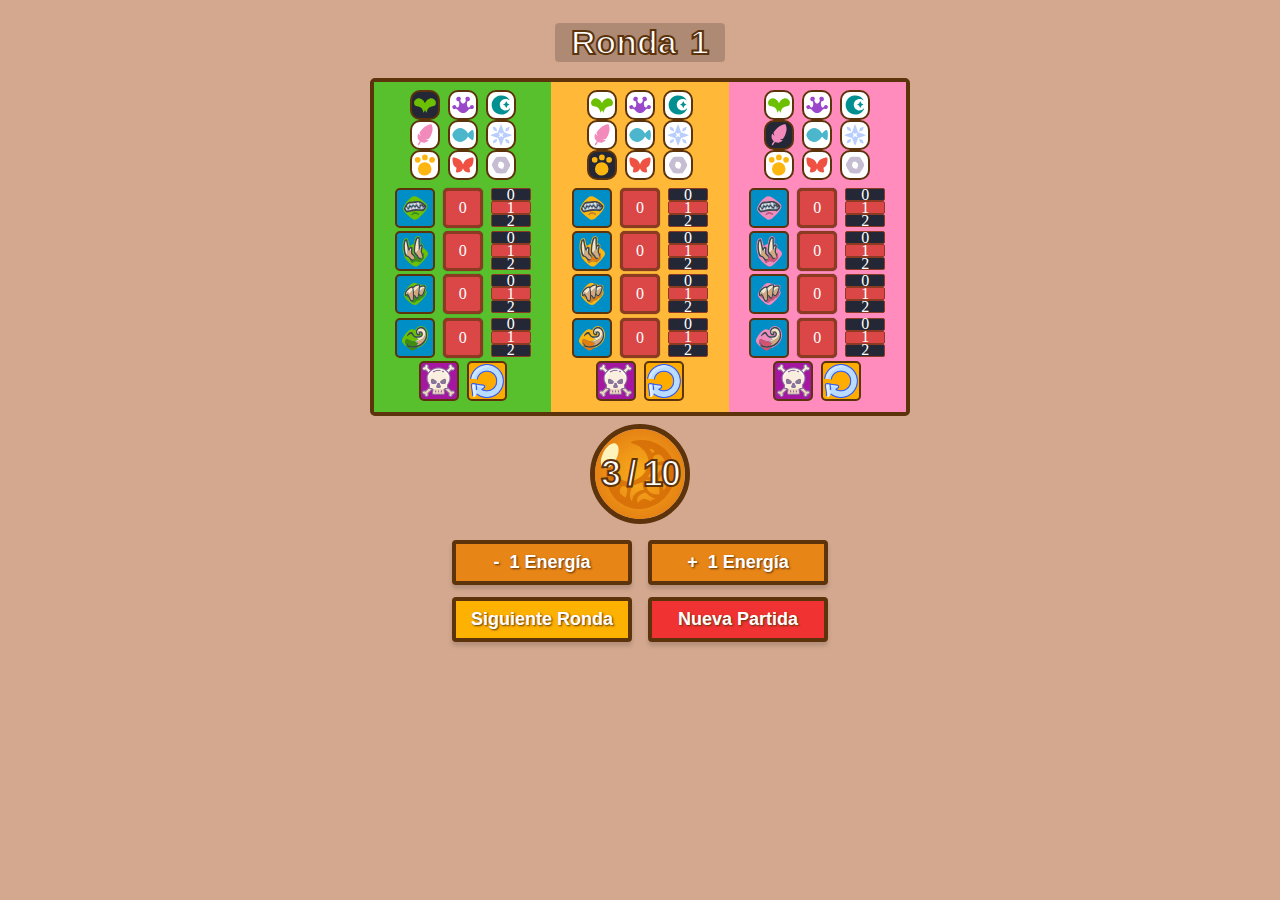
==== commit 26fef482: "Ajuste Celular" ====
--- a/index.html
+++ b/index.html
@@ -4,6 +4,7 @@
 <head>
     <link rel="icon" type="image/png" href="./Imagenes/PNG/Fiesta.png">
     <meta http-equiv="Content-Type" content="text/html; charset=UTF-8">
+    <meta name="viewport" content="width=device-width, initial-scale=1.0">
     <meta name="description" content="Varias herramientas para Axie Infinity">
 
     <title>Tools Extended</title>
--- a/Css/tools.css
+++ b/Css/tools.css
@@ -70,9 +70,12 @@
 /*--------------------------------*/
 
 .tools-container {
-  max-width: 590px;
+  height: fit-content;
+  max-width: 540px;
   margin-left: auto;
   margin-right: auto;
+  margin-top: 15px;
+  padding: 0.5rem;
 }
 
 /* Rounds */
@@ -621,7 +624,6 @@
   }
 
   .parts-container {
-
     display: block;
     margin-top: 4px;
     padding: 0px;
